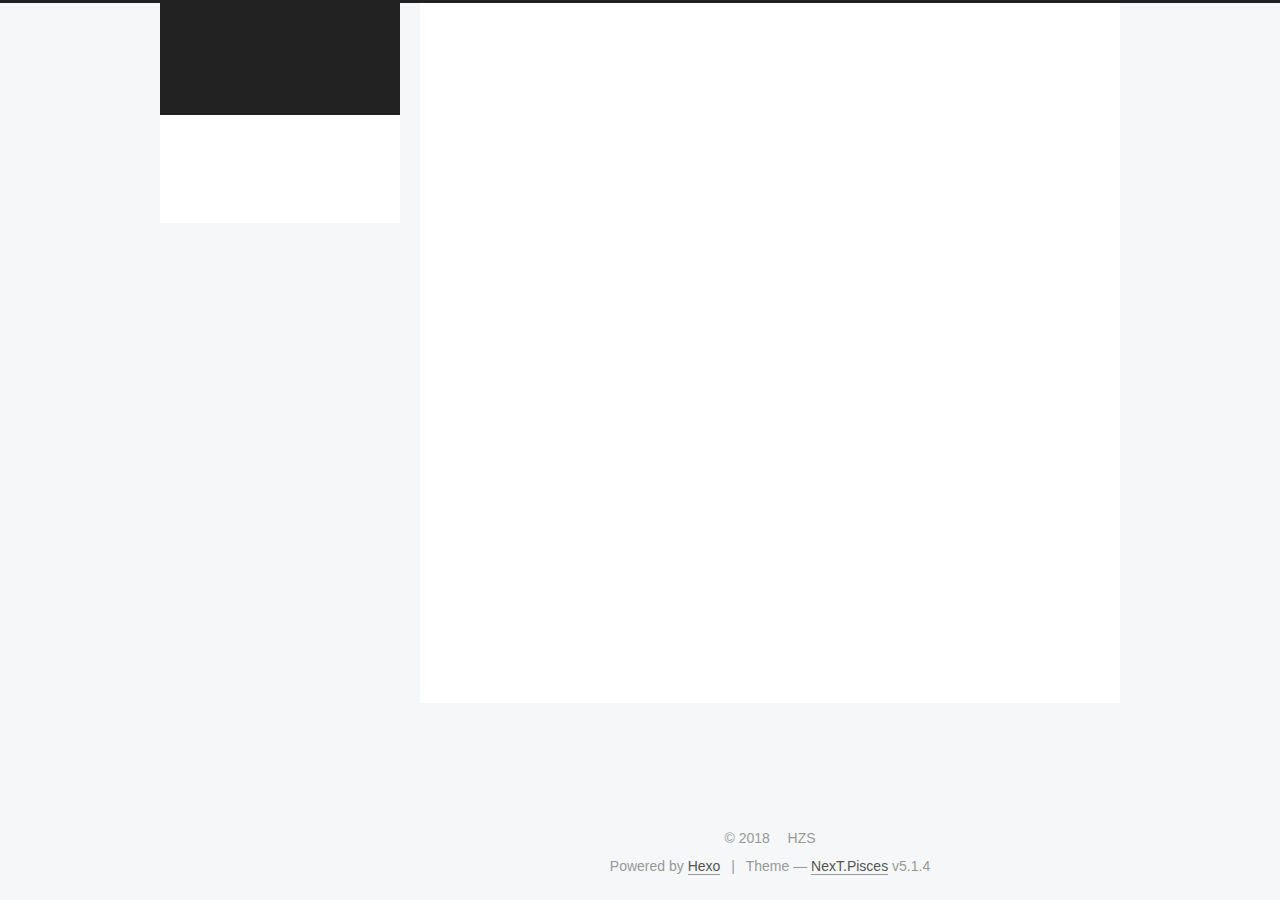
==== archives/index.html @ 9b99c957 "Site updated: 2018-11-29 21:46:21" ====
<!DOCTYPE html>



  


<html class="theme-next pisces use-motion" lang="ENGLISH">
<head><meta name="generator" content="Hexo 3.8.0">
  <meta charset="UTF-8">
<meta http-equiv="X-UA-Compatible" content="IE=edge">
<meta name="viewport" content="width=device-width, initial-scale=1, maximum-scale=1">
<meta name="theme-color" content="#222">









<meta http-equiv="Cache-Control" content="no-transform">
<meta http-equiv="Cache-Control" content="no-siteapp">
















  
  
  <link href="/lib/fancybox/source/jquery.fancybox.css?v=2.1.5" rel="stylesheet" type="text/css">







<link href="/lib/font-awesome/css/font-awesome.min.css?v=4.6.2" rel="stylesheet" type="text/css">

<link href="/css/main.css?v=5.1.4" rel="stylesheet" type="text/css">


  <link rel="apple-touch-icon" sizes="180x180" href="/images/apple-touch-icon-next.png?v=5.1.4">


  <link rel="icon" type="image/png" sizes="32x32" href="/images/favicon-32x32-next.png?v=5.1.4">


  <link rel="icon" type="image/png" sizes="16x16" href="/images/favicon-16x16-next.png?v=5.1.4">


  <link rel="mask-icon" href="/images/logo.svg?v=5.1.4" color="#222">





  <meta name="keywords" content="Hexo, NexT">










<meta name="description" content="I&apos;ll try my best">
<meta name="keywords" content="Blog">
<meta property="og:type" content="website">
<meta property="og:title" content="JZY - wonderful girl">
<meta property="og:url" content="http://yoursite.com/archives/index.html">
<meta property="og:site_name" content="JZY - wonderful girl">
<meta property="og:description" content="I&apos;ll try my best">
<meta property="og:locale" content="ENGLISH">
<meta name="twitter:card" content="summary">
<meta name="twitter:title" content="JZY - wonderful girl">
<meta name="twitter:description" content="I&apos;ll try my best">



<script type="text/javascript" id="hexo.configurations">
  var NexT = window.NexT || {};
  var CONFIG = {
    root: '/',
    scheme: 'Pisces',
    version: '5.1.4',
    sidebar: {"position":"left","display":"post","offset":12,"b2t":false,"scrollpercent":false,"onmobile":false},
    fancybox: true,
    tabs: true,
    motion: {"enable":true,"async":false,"transition":{"post_block":"fadeIn","post_header":"slideDownIn","post_body":"slideDownIn","coll_header":"slideLeftIn","sidebar":"slideUpIn"}},
    duoshuo: {
      userId: '0',
      author: 'Author'
    },
    algolia: {
      applicationID: '',
      apiKey: '',
      indexName: '',
      hits: {"per_page":10},
      labels: {"input_placeholder":"Search for Posts","hits_empty":"We didn't find any results for the search: ${query}","hits_stats":"${hits} results found in ${time} ms"}
    }
  };
</script>



  <link rel="canonical" href="http://yoursite.com/archives/">





  <title>Archive | JZY - wonderful girl</title>
  








</head>

<body itemscope="" itemtype="http://schema.org/WebPage" lang="ENGLISH">

  
  
    
  

  <div class="container sidebar-position-left page-archive">
    <div class="headband"></div>

    <header id="header" class="header" itemscope="" itemtype="http://schema.org/WPHeader">
      <div class="header-inner"><div class="site-brand-wrapper">
  <div class="site-meta ">
    

    <div class="custom-logo-site-title">
      <a href="/" class="brand" rel="start">
        <span class="logo-line-before"><i></i></span>
        <span class="site-title">JZY - wonderful girl</span>
        <span class="logo-line-after"><i></i></span>
      </a>
    </div>
      
        <p class="site-subtitle">JZY</p>
      
  </div>

  <div class="site-nav-toggle">
    <button>
      <span class="btn-bar"></span>
      <span class="btn-bar"></span>
      <span class="btn-bar"></span>
    </button>
  </div>
</div>

<nav class="site-nav">
  

  
    <ul id="menu" class="menu">
      
        
        <li class="menu-item menu-item-home">
          <a href="/" rel="section">
            
              <i class="menu-item-icon fa fa-fw fa-home"></i> <br>
            
            Home
          </a>
        </li>
      
        
        <li class="menu-item menu-item-archives">
          <a href="/archives/" rel="section">
            
              <i class="menu-item-icon fa fa-fw fa-archive"></i> <br>
            
            Archives
          </a>
        </li>
      

      
    </ul>
  

  
</nav>



 </div>
    </header>

    <main id="main" class="main">
      <div class="main-inner">
        <div class="content-wrap">
          <div id="content" class="content">
            

  
  
  
  <div class="post-block archive">
    <div id="posts" class="posts-collapse">
      <span class="archive-move-on"></span>

      <span class="archive-page-counter">
        
        
        
          
        
        Um..! 2 posts in total. Keep on posting.
      </span>

      

        
        
        

        
          
          <div class="collection-title">
            <h1 class="archive-year" id="archive-year-2018">2018</h1>
          </div>
        
        

        

  <article class="post post-type-normal" itemscope="" itemtype="http://schema.org/Article">
    <header class="post-header">

      <h2 class="post-title">
        
            <a class="post-title-link" href="/2018/11/29/JZY666/" itemprop="url">
              
                <span itemprop="name">JZY666</span>
              
            </a>
        
      </h2>

      <div class="post-meta">
        <time class="post-time" itemprop="dateCreated" datetime="2018-11-29T21:28:26+08:00" content="2018-11-29">
          11-29
        </time>
      </div>

    </header>
  </article>



      

        
        
        

        
        

        

  <article class="post post-type-normal" itemscope="" itemtype="http://schema.org/Article">
    <header class="post-header">

      <h2 class="post-title">
        
            <a class="post-title-link" href="/2018/11/29/hello-world/" itemprop="url">
              
                <span itemprop="name">Hello World</span>
              
            </a>
        
      </h2>

      <div class="post-meta">
        <time class="post-time" itemprop="dateCreated" datetime="2018-11-29T19:23:39+08:00" content="2018-11-29">
          11-29
        </time>
      </div>

    </header>
  </article>



      

    </div>
  </div>
  
  
  

  



          </div>
          


          

        </div>
        
          
  
  <div class="sidebar-toggle">
    <div class="sidebar-toggle-line-wrap">
      <span class="sidebar-toggle-line sidebar-toggle-line-first"></span>
      <span class="sidebar-toggle-line sidebar-toggle-line-middle"></span>
      <span class="sidebar-toggle-line sidebar-toggle-line-last"></span>
    </div>
  </div>

  <aside id="sidebar" class="sidebar">
    
    <div class="sidebar-inner">

      

      

      <section class="site-overview-wrap sidebar-panel sidebar-panel-active">
        <div class="site-overview">
          <div class="site-author motion-element" itemprop="author" itemscope="" itemtype="http://schema.org/Person">
            
              <p class="site-author-name" itemprop="name">HZS</p>
              <p class="site-description motion-element" itemprop="description">I'll try my best</p>
          </div>

          <nav class="site-state motion-element">

            
              <div class="site-state-item site-state-posts">
              
                <a href="/archives/">
              
                  <span class="site-state-item-count">2</span>
                  <span class="site-state-item-name">posts</span>
                </a>
              </div>
            

            

            

          </nav>

          

          

          
          

          
          

          

        </div>
      </section>

      

      

    </div>
  </aside>


        
      </div>
    </main>

    <footer id="footer" class="footer">
      <div class="footer-inner">
        <div class="copyright">&copy; <span itemprop="copyrightYear">2018</span>
  <span class="with-love">
    <i class="fa fa-user"></i>
  </span>
  <span class="author" itemprop="copyrightHolder">HZS</span>

  
</div>


  <div class="powered-by">Powered by <a class="theme-link" target="_blank" href="https://hexo.io">Hexo</a></div>



  <span class="post-meta-divider">|</span>



  <div class="theme-info">Theme &mdash; <a class="theme-link" target="_blank" href="https://github.com/iissnan/hexo-theme-next">NexT.Pisces</a> v5.1.4</div>




        







        
      </div>
    </footer>

    
      <div class="back-to-top">
        <i class="fa fa-arrow-up"></i>
        
      </div>
    

    

  </div>

  

<script type="text/javascript">
  if (Object.prototype.toString.call(window.Promise) !== '[object Function]') {
    window.Promise = null;
  }
</script>









  












  
  
    <script type="text/javascript" src="/lib/jquery/index.js?v=2.1.3"></script>
  

  
  
    <script type="text/javascript" src="/lib/fastclick/lib/fastclick.min.js?v=1.0.6"></script>
  

  
  
    <script type="text/javascript" src="/lib/jquery_lazyload/jquery.lazyload.js?v=1.9.7"></script>
  

  
  
    <script type="text/javascript" src="/lib/velocity/velocity.min.js?v=1.2.1"></script>
  

  
  
    <script type="text/javascript" src="/lib/velocity/velocity.ui.min.js?v=1.2.1"></script>
  

  
  
    <script type="text/javascript" src="/lib/fancybox/source/jquery.fancybox.pack.js?v=2.1.5"></script>
  


  


  <script type="text/javascript" src="/js/src/utils.js?v=5.1.4"></script>

  <script type="text/javascript" src="/js/src/motion.js?v=5.1.4"></script>



  
  


  <script type="text/javascript" src="/js/src/affix.js?v=5.1.4"></script>

  <script type="text/javascript" src="/js/src/schemes/pisces.js?v=5.1.4"></script>



  

  


  <script type="text/javascript" src="/js/src/bootstrap.js?v=5.1.4"></script>



  


  




	





  





  












  





  

  

  

  
  

  

  

  

</body>
</html>
---- css/main.css ----
/* normalize.css v3.0.2 | MIT License | git.io/normalize */
html {
  font-family: sans-serif; /* 1 */
  -ms-text-size-adjust: 100%; /* 2 */
  -webkit-text-size-adjust: 100%; /* 2 */
}
body {
  margin: 0;
}
article,
aside,
details,
figcaption,
figure,
footer,
header,
hgroup,
main,
menu,
nav,
section,
summary {
  display: block;
}
audio,
canvas,
progress,
video {
  display: inline-block; /* 1 */
  vertical-align: baseline; /* 2 */
}
audio:not([controls]) {
  display: none;
  height: 0;
}
[hidden],
template {
  display: none;
}
a {
  background-color: transparent;
}
a:active,
a:hover {
  outline: 0;
}
abbr[title] {
  border-bottom: 1px dotted;
}
b,
strong {
  font-weight: bold;
}
dfn {
  font-style: italic;
}
h1 {
  font-size: 2em;
  margin: 0.67em 0;
}
mark {
  background: #ff0;
  color: #000;
}
small {
  font-size: 80%;
}
sub,
sup {
  font-size: 75%;
  line-height: 0;
  position: relative;
  vertical-align: baseline;
}
sup {
  top: -0.5em;
}
sub {
  bottom: -0.25em;
}
img {
  border: 0;
}
svg:not(:root) {
  overflow: hidden;
}
figure {
  margin: 1em 40px;
}
hr {
  -moz-box-sizing: content-box;
  box-sizing: content-box;
  height: 0;
}
pre {
  overflow: auto;
}
code,
kbd,
pre,
samp {
  font-family: monospace, monospace;
  font-size: 1em;
}
button,
input,
optgroup,
select,
textarea {
  color: inherit; /* 1 */
  font: inherit; /* 2 */
  margin: 0; /* 3 */
}
button {
  overflow: visible;
}
button,
select {
  text-transform: none;
}
button,
html input[type="button"],
input[type="reset"],
input[type="submit"] {
  -webkit-appearance: button; /* 2 */
  cursor: pointer; /* 3 */
}
button[disabled],
html input[disabled] {
  cursor: default;
}
button::-moz-focus-inner,
input::-moz-focus-inner {
  border: 0;
  padding: 0;
}
input {
  line-height: normal;
}
input[type="checkbox"],
input[type="radio"] {
  box-sizing: border-box; /* 1 */
  padding: 0; /* 2 */
}
input[type="number"]::-webkit-inner-spin-button,
input[type="number"]::-webkit-outer-spin-button {
  height: auto;
}
input[type="search"] {
  -webkit-appearance: textfield; /* 1 */
  -moz-box-sizing: content-box;
  -webkit-box-sizing: content-box; /* 2 */
  box-sizing: content-box;
}
input[type="search"]::-webkit-search-cancel-button,
input[type="search"]::-webkit-search-decoration {
  -webkit-appearance: none;
}
fieldset {
  border: 1px solid #c0c0c0;
  margin: 0 2px;
  padding: 0.35em 0.625em 0.75em;
}
legend {
  border: 0; /* 1 */
  padding: 0; /* 2 */
}
textarea {
  overflow: auto;
}
optgroup {
  font-weight: bold;
}
table {
  border-collapse: collapse;
  border-spacing: 0;
}
td,
th {
  padding: 0;
}
::selection {
  background: #262a30;
  color: #fff;
}
body {
  position: relative;
  font-family: 'Lato', "PingFang SC", "Microsoft YaHei", sans-serif;
  font-size: 14px;
  line-height: 2;
  color: #555;
  background: #f5f7f9;
}
@media (max-width: 767px) {
  body {
    padding-right: 0 !important;
  }
}
@media (min-width: 768px) and (max-width: 991px) {
  body {
    padding-right: 0 !important;
  }
}
@media (min-width: 1600px) {
  body {
    font-size: 16px;
  }
}
h1,
h2,
h3,
h4,
h5,
h6 {
  margin: 0;
  padding: 0;
  font-weight: bold;
  line-height: 1.5;
  font-family: 'Lato', "PingFang SC", "Microsoft YaHei", sans-serif;
}
h2,
h3,
h4,
h5,
h6 {
  margin: 20px 0 15px;
}
h1 {
  font-size: 22px;
}
@media (max-width: 767px) {
  h1 {
    font-size: 18px;
  }
}
h2 {
  font-size: 20px;
}
@media (max-width: 767px) {
  h2 {
    font-size: 16px;
  }
}
h3 {
  font-size: 18px;
}
@media (max-width: 767px) {
  h3 {
    font-size: 14px;
  }
}
h4 {
  font-size: 16px;
}
@media (max-width: 767px) {
  h4 {
    font-size: 12px;
  }
}
h5 {
  font-size: 14px;
}
@media (max-width: 767px) {
  h5 {
    font-size: 10px;
  }
}
h6 {
  font-size: 12px;
}
@media (max-width: 767px) {
  h6 {
    font-size: 8px;
  }
}
p {
  margin: 0 0 20px 0;
}
a {
  color: #555;
  text-decoration: none;
  outline: none;
  border-bottom: 1px solid #999;
  word-wrap: break-word;
}
a:hover {
  color: #222;
  border-bottom-color: #222;
}
blockquote {
  margin: 0;
  padding: 0;
}
img {
  display: block;
  margin: auto;
  max-width: 100%;
  height: auto;
}
hr {
  margin: 40px 0;
  height: 3px;
  border: none;
  background-color: #ddd;
  background-image: repeating-linear-gradient(-45deg, #fff, #fff 4px, transparent 4px, transparent 8px);
}
blockquote {
  padding: 0 15px;
  color: #666;
  border-left: 4px solid #ddd;
}
blockquote cite::before {
  content: "-";
  padding: 0 5px;
}
dt {
  font-weight: 700;
}
dd {
  margin: 0;
  padding: 0;
}
kbd {
  border: 1px solid #ccc;
  border-radius: 0.2em;
  box-shadow: 0.1em 0.1em 0.2em rgba(0,0,0,0.1);
  background-color: #f9f9f9;
  font-family: inherit;
  background-image: -webkit-linear-gradient(top, #eee, #fff, #eee);
  padding: 0.1em 0.3em;
  white-space: nowrap;
}
.text-left {
  text-align: left;
}
.text-center {
  text-align: center;
}
.text-right {
  text-align: right;
}
.text-justify {
  text-align: justify;
}
.text-nowrap {
  white-space: nowrap;
}
.text-lowercase {
  text-transform: lowercase;
}
.text-uppercase {
  text-transform: uppercase;
}
.text-capitalize {
  text-transform: capitalize;
}
.center-block {
  display: block;
  margin-left: auto;
  margin-right: auto;
}
.clearfix:before,
.clearfix:after {
  content: " ";
  display: table;
}
.clearfix:after {
  clear: both;
}
.pullquote {
  width: 45%;
}
.pullquote.left {
  float: left;
  margin-left: 5px;
  margin-right: 10px;
}
.pullquote.right {
  float: right;
  margin-left: 10px;
  margin-right: 5px;
}
.affix.affix.affix {
  position: fixed;
}
.translation {
  margin-top: -20px;
  font-size: 14px;
  color: #999;
}
.scrollbar-measure {
  width: 100px;
  height: 100px;
  overflow: scroll;
  position: absolute;
  top: -9999px;
}
.use-motion .motion-element {
  opacity: 0;
}
table {
  margin: 20px 0;
  width: 100%;
  border-collapse: collapse;
  border-spacing: 0;
  border: 1px solid #ddd;
  font-size: 14px;
  table-layout: fixed;
  word-wrap: break-all;
}
table>tbody>tr:nth-of-type(odd) {
  background-color: #f9f9f9;
}
table>tbody>tr:hover {
  background-color: #f5f5f5;
}
caption,
th,
td {
  padding: 8px;
  text-align: left;
  vertical-align: middle;
  font-weight: normal;
}
th,
td {
  border-bottom: 3px solid #ddd;
  border-right: 1px solid #eee;
}
th {
  padding-bottom: 10px;
  font-weight: 700;
}
td {
  border-bottom-width: 1px;
}
html,
body {
  height: 100%;
}
.container {
  position: relative;
  min-height: 100%;
}
.header-inner {
  margin: 0 auto;
  padding: 100px 0 70px;
  width: 700px;
}
@media (min-width: 1600px) {
  .container .header-inner {
    width: 900px;
  }
}
.main {
  padding-bottom: 150px;
}
.main-inner {
  margin: 0 auto;
  width: 700px;
}
@media (min-width: 1600px) {
  .container .main-inner {
    width: 900px;
  }
}
.footer {
  position: absolute;
  left: 0;
  bottom: 0;
  width: 100%;
  min-height: 50px;
}
.footer-inner {
  box-sizing: border-box;
  margin: 20px auto;
  width: 700px;
}
@media (min-width: 1600px) {
  .container .footer-inner {
    width: 900px;
  }
}
pre,
.highlight {
  overflow: auto;
  margin: 20px 0;
  padding: 0;
  font-size: 13px;
  color: #4d4d4c;
  background: #f7f7f7;
  line-height: 1.6;
}
pre,
code {
  font-family: consolas, Menlo, "PingFang SC", "Microsoft YaHei", monospace;
}
code {
  padding: 2px 4px;
  word-wrap: break-word;
  color: #555;
  background: #eee;
  border-radius: 3px;
  font-size: 13px;
}
pre {
  padding: 10px;
}
pre code {
  padding: 0;
  color: #4d4d4c;
  background: none;
  text-shadow: none;
}
.highlight {
  border-radius: 1px;
}
.highlight pre {
  border: none;
  margin: 0;
  padding: 10px 0;
}
.highlight table {
  margin: 0;
  width: auto;
  border: none;
}
.highlight td {
  border: none;
  padding: 0;
}
.highlight figcaption {
  font-size: 1em;
  color: #4d4d4c;
  line-height: 1em;
  margin-bottom: 1em;
}
.highlight figcaption:before,
.highlight figcaption:after {
  content: " ";
  display: table;
}
.highlight figcaption:after {
  clear: both;
}
.highlight figcaption a {
  float: right;
  color: #4d4d4c;
}
.highlight figcaption a:hover {
  border-bottom-color: #4d4d4c;
}
.highlight .gutter pre {
  padding-left: 10px;
  padding-right: 10px;
  color: #869194;
  text-align: right;
  background-color: #eff2f3;
}
.highlight .code pre {
  width: 100%;
  padding-left: 10px;
  padding-right: 10px;
  background-color: #f7f7f7;
}
.highlight .line {
  height: 20px;
}
.gutter {
  -webkit-user-select: none;
  -moz-user-select: none;
  -ms-user-select: none;
  user-select: none;
}
.gist table {
  width: auto;
}
.gist table td {
  border: none;
}
pre .deletion {
  background: #fdd;
}
pre .addition {
  background: #dfd;
}
pre .meta {
  color: #8959a8;
}
pre .comment {
  color: #8e908c;
}
pre .variable,
pre .attribute,
pre .tag,
pre .regexp,
pre .ruby .constant,
pre .xml .tag .title,
pre .xml .pi,
pre .xml .doctype,
pre .html .doctype,
pre .css .id,
pre .css .class,
pre .css .pseudo {
  color: #c82829;
}
pre .number,
pre .preprocessor,
pre .built_in,
pre .literal,
pre .params,
pre .constant,
pre .command {
  color: #f5871f;
}
pre .ruby .class .title,
pre .css .rules .attribute,
pre .string,
pre .value,
pre .inheritance,
pre .header,
pre .ruby .symbol,
pre .xml .cdata,
pre .special,
pre .number,
pre .formula {
  color: #718c00;
}
pre .title,
pre .css .hexcolor {
  color: #3e999f;
}
pre .function,
pre .python .decorator,
pre .python .title,
pre .ruby .function .title,
pre .ruby .title .keyword,
pre .perl .sub,
pre .javascript .title,
pre .coffeescript .title {
  color: #4271ae;
}
pre .keyword,
pre .javascript .function {
  color: #8959a8;
}
.full-image.full-image.full-image.full-image {
  border: none;
  max-width: 100%;
  width: auto;
  margin: 20px auto 25px;
}
@media (min-width: 992px) {
  .full-image.full-image.full-image.full-image {
    max-width: none;
    width: 118%;
    margin: 0 -9%;
  }
}
.blockquote-center,
.page-home .post-type-quote blockquote,
.page-post-detail .post-type-quote blockquote {
  position: relative;
  margin: 40px 0;
  padding: 0;
  border-left: none;
  text-align: center;
}
.blockquote-center::before,
.page-home .post-type-quote blockquote::before,
.page-post-detail .post-type-quote blockquote::before,
.blockquote-center::after,
.page-home .post-type-quote blockquote::after,
.page-post-detail .post-type-quote blockquote::after {
  position: absolute;
  content: ' ';
  display: block;
  width: 100%;
  height: 24px;
  opacity: 0.2;
  background-repeat: no-repeat;
  background-position: 0 -6px;
  background-size: 22px 22px;
}
.blockquote-center::before,
.page-home .post-type-quote blockquote::before,
.page-post-detail .post-type-quote blockquote::before {
  top: -20px;
  background-image: url("../images/quote-l.svg");
  border-top: 1px solid #ccc;
}
.blockquote-center::after,
.page-home .post-type-quote blockquote::after,
.page-post-detail .post-type-quote blockquote::after {
  bottom: -20px;
  background-image: url("../images/quote-r.svg");
  border-bottom: 1px solid #ccc;
  background-position: 100% 8px;
}
.blockquote-center p,
.page-home .post-type-quote blockquote p,
.page-post-detail .post-type-quote blockquote p,
.blockquote-center div,
.page-home .post-type-quote blockquote div,
.page-post-detail .post-type-quote blockquote div {
  text-align: center;
}
.post .post-body .group-picture img {
  box-sizing: border-box;
  padding: 0 3px;
  border: none;
}
.post .group-picture-row {
  overflow: hidden;
  margin-top: 6px;
}
.post .group-picture-row:first-child {
  margin-top: 0;
}
.post .group-picture-column {
  float: left;
}
.page-post-detail .post-body .group-picture-column {
  float: none;
  margin-top: 10px;
  width: auto !important;
}
.page-post-detail .post-body .group-picture-column img {
  margin: 0 auto;
}
.page-archive .group-picture-container {
  overflow: hidden;
}
.page-archive .group-picture-row {
  float: left;
}
.page-archive .group-picture-row:first-child {
  margin-top: 6px;
}
.page-archive .group-picture-column {
  max-width: 150px;
  max-height: 150px;
}
.post-body .note {
  position: relative;
  padding: 15px;
  margin-bottom: 20px;
  border: 1px solid #eee;
  border-left-width: 5px;
  border-radius: 3px;
}
.post-body .note h2,
.post-body .note h3,
.post-body .note h4,
.post-body .note h5,
.post-body .note h6 {
  margin-top: 0;
  margin-bottom: 0;
  border-bottom: initial;
  padding-top: 0 !important;
}
.post-body .note p:first-child,
.post-body .note ul:first-child,
.post-body .note ol:first-child,
.post-body .note table:first-child,
.post-body .note pre:first-child,
.post-body .note blockquote:first-child {
  margin-top: 0;
}
.post-body .note p:last-child,
.post-body .note ul:last-child,
.post-body .note ol:last-child,
.post-body .note table:last-child,
.post-body .note pre:last-child,
.post-body .note blockquote:last-child {
  margin-bottom: 0;
}
.post-body .note.default {
  border-left-color: #777;
}
.post-body .note.default h2,
.post-body .note.default h3,
.post-body .note.default h4,
.post-body .note.default h5,
.post-body .note.default h6 {
  color: #777;
}
.post-body .note.primary {
  border-left-color: #6f42c1;
}
.post-body .note.primary h2,
.post-body .note.primary h3,
.post-body .note.primary h4,
.post-body .note.primary h5,
.post-body .note.primary h6 {
  color: #6f42c1;
}
.post-body .note.info {
  border-left-color: #428bca;
}
.post-body .note.info h2,
.post-body .note.info h3,
.post-body .note.info h4,
.post-body .note.info h5,
.post-body .note.info h6 {
  color: #428bca;
}
.post-body .note.success {
  border-left-color: #5cb85c;
}
.post-body .note.success h2,
.post-body .note.success h3,
.post-body .note.success h4,
.post-body .note.success h5,
.post-body .note.success h6 {
  color: #5cb85c;
}
.post-body .note.warning {
  border-left-color: #f0ad4e;
}
.post-body .note.warning h2,
.post-body .note.warning h3,
.post-body .note.warning h4,
.post-body .note.warning h5,
.post-body .note.warning h6 {
  color: #f0ad4e;
}
.post-body .note.danger {
  border-left-color: #d9534f;
}
.post-body .note.danger h2,
.post-body .note.danger h3,
.post-body .note.danger h4,
.post-body .note.danger h5,
.post-body .note.danger h6 {
  color: #d9534f;
}
.post-body .label {
  display: inline;
  padding: 0 2px;
  white-space: nowrap;
}
.post-body .label.default {
  background-color: #f0f0f0;
}
.post-body .label.primary {
  background-color: #efe6f7;
}
.post-body .label.info {
  background-color: #e5f2f8;
}
.post-body .label.success {
  background-color: #e7f4e9;
}
.post-body .label.warning {
  background-color: #fcf6e1;
}
.post-body .label.danger {
  background-color: #fae8eb;
}
.post-body .tabs {
  position: relative;
  display: block;
  margin-bottom: 20px;
  padding-top: 10px;
}
.post-body .tabs ul.nav-tabs {
  margin: 0;
  padding: 0;
  display: flex;
  margin-bottom: -1px;
}
@media (max-width: 413px) {
  .post-body .tabs ul.nav-tabs {
    display: block;
    margin-bottom: 5px;
  }
}
.post-body .tabs ul.nav-tabs li.tab {
  list-style-type: none !important;
  margin: 0 0.25em 0 0;
  border-top: 3px solid transparent;
  border-left: 1px solid transparent;
  border-right: 1px solid transparent;
}
@media (max-width: 413px) {
  .post-body .tabs ul.nav-tabs li.tab {
    margin: initial;
    border-top: 1px solid transparent;
    border-left: 3px solid transparent;
    border-right: 1px solid transparent;
    border-bottom: 1px solid transparent;
  }
}
.post-body .tabs ul.nav-tabs li.tab a {
  outline: 0;
  border-bottom: initial;
  display: block;
  line-height: 1.8em;
  padding: 0.25em 0.75em;
  transition-duration: 0.2s;
  transition-timing-function: ease-out;
  transition-delay: 0s;
}
.post-body .tabs ul.nav-tabs li.tab a i {
  width: 1.285714285714286em;
}
.post-body .tabs ul.nav-tabs li.tab.active {
  border-top: 3px solid #fc6423;
  border-left: 1px solid #ddd;
  border-right: 1px solid #ddd;
  background-color: #fff;
}
@media (max-width: 413px) {
  .post-body .tabs ul.nav-tabs li.tab.active {
    border-top: 1px solid #ddd;
    border-left: 3px solid #fc6423;
    border-right: 1px solid #ddd;
    border-bottom: 1px solid #ddd;
  }
}
.post-body .tabs ul.nav-tabs li.tab.active a {
  cursor: default;
  color: #555;
}
.post-body .tabs .tab-content {
  background-color: #fff;
}
.post-body .tabs .tab-content .tab-pane {
  border: 1px solid #ddd;
  padding: 20px 20px 0 20px;
}
.post-body .tabs .tab-content .tab-pane:not(.active) {
  display: none !important;
}
.post-body .tabs .tab-content .tab-pane.active {
  display: block !important;
}
.btn {
  display: inline-block;
  padding: 0 20px;
  font-size: 14px;
  color: #555;
  background: #fff;
  border: 2px solid #555;
  text-decoration: none;
  border-radius: 2px;
  transition-property: background-color;
  transition-duration: 0.2s;
  transition-timing-function: ease-in-out;
  transition-delay: 0s;
  line-height: 2;
}
.btn:hover {
  border-color: #222;
  color: #fff;
  background: #222;
}
.btn +.btn {
  margin: 0 0 8px 8px;
}
.btn .fa-fw {
  width: 1.285714285714286em;
  text-align: left;
}
.btn-bar {
  display: block;
  width: 22px;
  height: 2px;
  background: #555;
  border-radius: 1px;
}
.btn-bar+.btn-bar {
  margin-top: 4px;
}
.pagination {
  margin: 120px 0 40px;
  text-align: center;
  border-top: 1px solid #eee;
}
.page-number-basic,
.pagination .prev,
.pagination .next,
.pagination .page-number,
.pagination .space {
  display: inline-block;
  position: relative;
  top: -1px;
  margin: 0 10px;
  padding: 0 11px;
}
@media (max-width: 767px) {
  .page-number-basic,
  .pagination .prev,
  .pagination .next,
  .pagination .page-number,
  .pagination .space {
    margin: 0 5px;
  }
}
.pagination .prev,
.pagination .next,
.pagination .page-number {
  border-bottom: 0;
  border-top: 1px solid #eee;
  transition-property: border-color;
  transition-duration: 0.2s;
  transition-timing-function: ease-in-out;
  transition-delay: 0s;
}
.pagination .prev:hover,
.pagination .next:hover,
.pagination .page-number:hover {
  border-top-color: #222;
}
.pagination .space {
  padding: 0;
  margin: 0;
}
.pagination .prev {
  margin-left: 0;
}
.pagination .next {
  margin-right: 0;
}
.pagination .page-number.current {
  color: #fff;
  background: #ccc;
  border-top-color: #ccc;
}
@media (max-width: 767px) {
  .pagination {
    border-top: none;
  }
  .pagination .prev,
  .pagination .next,
  .pagination .page-number {
    margin-bottom: 10px;
    border-top: 0;
    border-bottom: 1px solid #eee;
    padding: 0 10px;
  }
  .pagination .prev:hover,
  .pagination .next:hover,
  .pagination .page-number:hover {
    border-bottom-color: #222;
  }
}
.comments {
  margin: 60px 20px 0;
}
.tag-cloud {
  text-align: center;
}
.tag-cloud a {
  display: inline-block;
  margin: 10px;
}
.back-to-top {
  box-sizing: border-box;
  position: fixed;
  bottom: -100px;
  right: 30px;
  z-index: 1050;
  padding: 0 6px;
  width: 24px;
  background: #222;
  font-size: 12px;
  opacity: 0.6;
  color: #fff;
  cursor: pointer;
  text-align: center;
  -webkit-transform: translateZ(0);
  transition-property: bottom;
  transition-duration: 0.2s;
  transition-timing-function: ease-in-out;
  transition-delay: 0s;
}
@media (min-width: 768px) and (max-width: 991px) {
  .back-to-top {
    display: none !important;
  }
}
@media (max-width: 767px) {
  .back-to-top {
    display: none !important;
  }
}
.back-to-top.back-to-top-on {
  bottom: 30px;
}
.header {
  background: transparent;
}
.header-inner {
  position: relative;
}
.headband {
  height: 3px;
  background: #222;
}
.site-meta {
  margin: 0;
  text-align: center;
}
@media (max-width: 767px) {
  .site-meta {
    text-align: center;
  }
}
.brand {
  position: relative;
  display: inline-block;
  padding: 0 40px;
  color: #fff;
  background: #222;
  border-bottom: none;
}
.brand:hover {
  color: #fff;
}
.logo {
  display: inline-block;
  margin-right: 5px;
  line-height: 36px;
  vertical-align: top;
}
.site-title {
  display: inline-block;
  vertical-align: top;
  line-height: 36px;
  font-size: 20px;
  font-weight: normal;
  font-family: 'Lato', "PingFang SC", "Microsoft YaHei", sans-serif;
}
.site-subtitle {
  margin-top: 10px;
  font-size: 13px;
  color: #ddd;
}
.use-motion .brand {
  opacity: 0;
}
.use-motion .logo,
.use-motion .site-title,
.use-motion .site-subtitle {
  opacity: 0;
  position: relative;
  top: -10px;
}
.site-nav-toggle {
  display: none;
  position: absolute;
  top: 10px;
  left: 10px;
}
@media (max-width: 767px) {
  .site-nav-toggle {
    display: block;
  }
}
.site-nav-toggle button {
  margin-top: 2px;
  padding: 9px 10px;
  background: transparent;
  border: none;
}
@media (max-width: 767px) {
  .site-nav {
    display: none;
    margin: 0 -10px;
    padding: 0 10px;
    clear: both;
    border-top: 1px solid #ddd;
  }
}
@media (min-width: 768px) and (max-width: 991px) {
  .site-nav {
    display: block !important;
  }
}
@media (min-width: 992px) {
  .site-nav {
    display: block !important;
  }
}
.menu {
  margin-top: 20px;
  padding-left: 0;
  text-align: center;
}
.menu .menu-item {
  display: inline-block;
  margin: 0 10px;
  list-style: none;
}
@media screen and (max-width: 767px) {
  .menu .menu-item {
    margin-top: 10px;
  }
}
.menu .menu-item a {
  display: block;
  font-size: 13px;
  line-height: inherit;
  border-bottom: 1px solid transparent;
  transition-property: border-color;
  transition-duration: 0.2s;
  transition-timing-function: ease-in-out;
  transition-delay: 0s;
}
.menu .menu-item a:hover,
.menu-item-active a {
  border-bottom-color: #222;
}
.menu .menu-item .fa {
  margin-right: 5px;
}
.use-motion .menu-item {
  opacity: 0;
}
.post-body {
  font-family: 'Lato', "PingFang SC", "Microsoft YaHei", sans-serif;
}
@media (max-width: 767px) {
  .post-body {
    word-break: break-word;
  }
}
.post-body .fancybox img {
  display: block !important;
  margin: 0 auto;
  cursor: pointer;
  cursor: zoom-in;
  cursor: -webkit-zoom-in;
}
.post-body .image-caption,
.post-body .figure .caption {
  margin: -20px auto 15px;
  text-align: center;
  font-size: 14px;
  color: #999;
  font-weight: bold;
  line-height: 1;
}
.post-sticky-flag {
  display: inline-block;
  font-size: 16px;
  -ms-transform: rotate(30deg);
  -webkit-transform: rotate(30deg);
  -moz-transform: rotate(30deg);
  -ms-transform: rotate(30deg);
  -o-transform: rotate(30deg);
  transform: rotate(30deg);
}
.use-motion .post-block,
.use-motion .pagination,
.use-motion .comments {
  opacity: 0;
}
.use-motion .post-header {
  opacity: 0;
}
.use-motion .post-body {
  opacity: 0;
}
.use-motion .collection-title {
  opacity: 0;
}
.posts-expand {
  padding-top: 40px;
}
@media (max-width: 767px) {
  .posts-expand {
    margin: 0 20px;
  }
  .post-body pre .gutter pre {
    padding-right: 10px;
  }
  .post-body .highlight {
    margin-left: 0px;
    margin-right: 0px;
    padding: 0;
  }
  .post-body .highlight .gutter pre {
    padding-right: 10px;
  }
}
@media (min-width: 992px) {
  .posts-expand .post-body {
    text-align: justify;
  }
}
.posts-expand .post-body h2,
.posts-expand .post-body h3,
.posts-expand .post-body h4,
.posts-expand .post-body h5,
.posts-expand .post-body h6 {
  padding-top: 10px;
}
.posts-expand .post-body h2 .header-anchor,
.posts-expand .post-body h3 .header-anchor,
.posts-expand .post-body h4 .header-anchor,
.posts-expand .post-body h5 .header-anchor,
.posts-expand .post-body h6 .header-anchor {
  float: right;
  margin-left: 10px;
  color: #ccc;
  border-bottom-style: none;
  visibility: hidden;
}
.posts-expand .post-body h2 .header-anchor:hover,
.posts-expand .post-body h3 .header-anchor:hover,
.posts-expand .post-body h4 .header-anchor:hover,
.posts-expand .post-body h5 .header-anchor:hover,
.posts-expand .post-body h6 .header-anchor:hover {
  color: inherit;
}
.posts-expand .post-body h2:hover .header-anchor,
.posts-expand .post-body h3:hover .header-anchor,
.posts-expand .post-body h4:hover .header-anchor,
.posts-expand .post-body h5:hover .header-anchor,
.posts-expand .post-body h6:hover .header-anchor {
  visibility: visible;
}
.posts-expand .post-body ul li {
  list-style: circle;
}
.posts-expand .post-body img {
  box-sizing: border-box;
  margin: auto;
  padding: 3px;
  border: 1px solid #ddd;
}
.posts-expand .post-body .fancybox img {
  margin: 0 auto 25px;
}
@media (max-width: 767px) {
  .posts-collapse {
    margin: 0 20px;
  }
  .posts-collapse .post-title,
  .posts-collapse .post-meta {
    display: block;
    width: auto;
    text-align: left;
  }
}
.posts-collapse {
  position: relative;
  z-index: 1010;
  margin-left: 55px;
}
.posts-collapse::after {
  content: " ";
  position: absolute;
  top: 20px;
  left: 0;
  margin-left: -2px;
  width: 4px;
  height: 100%;
  background: #f5f5f5;
  z-index: -1;
}
@media (max-width: 767px) {
  .posts-collapse {
    margin: 0 20px;
  }
}
.posts-collapse .collection-title {
  position: relative;
  margin: 60px 0;
}
.posts-collapse .collection-title h1,
.posts-collapse .collection-title h2 {
  margin-left: 20px;
}
.posts-collapse .collection-title small {
  color: #bbb;
  margin-left: 5px;
}
.posts-collapse .collection-title::before {
  content: " ";
  position: absolute;
  left: 0;
  top: 50%;
  margin-left: -4px;
  margin-top: -4px;
  width: 8px;
  height: 8px;
  background: #bbb;
  border-radius: 50%;
}
.posts-collapse .post {
  margin: 30px 0;
}
.posts-collapse .post-header {
  position: relative;
  transition-duration: 0.2s;
  transition-timing-function: ease-in-out;
  transition-delay: 0s;
  transition-property: border;
  border-bottom: 1px dashed #ccc;
}
.posts-collapse .post-header::before {
  content: " ";
  position: absolute;
  left: 0;
  top: 12px;
  width: 6px;
  height: 6px;
  margin-left: -4px;
  background: #bbb;
  border-radius: 50%;
  border: 1px solid #fff;
  transition-duration: 0.2s;
  transition-timing-function: ease-in-out;
  transition-delay: 0s;
  transition-property: background;
}
.posts-collapse .post-header:hover {
  border-bottom-color: #666;
}
.posts-collapse .post-header:hover::before {
  background: #222;
}
.posts-collapse .post-meta {
  position: absolute;
  font-size: 12px;
  left: 20px;
  top: 5px;
}
.posts-collapse .post-comments-count {
  display: none;
}
.posts-collapse .post-title {
  margin-left: 60px;
  font-size: 16px;
  font-weight: normal;
  line-height: inherit;
}
.posts-collapse .post-title::after {
  margin-left: 3px;
  opacity: 0.6;
}
.posts-collapse .post-title a {
  color: #666;
  border-bottom: none;
}
.page-home .post-type-quote .post-header,
.page-post-detail .post-type-quote .post-header,
.page-home .post-type-quote .post-tags,
.page-post-detail .post-type-quote .post-tags {
  display: none;
}
.posts-expand .post-title {
  text-align: center;
  word-break: break-word;
  font-weight: 400;
}
.posts-expand .post-title-link {
  display: inline-block;
  position: relative;
  color: #555;
  border-bottom: none;
  line-height: 1.2;
  vertical-align: top;
}
.posts-expand .post-title-link::before {
  content: "";
  position: absolute;
  width: 100%;
  height: 2px;
  bottom: 0;
  left: 0;
  background-color: #000;
  visibility: hidden;
  -webkit-transform: scaleX(0);
  -moz-transform: scaleX(0);
  -ms-transform: scaleX(0);
  -o-transform: scaleX(0);
  transform: scaleX(0);
  transition-duration: 0.2s;
  transition-timing-function: ease-in-out;
  transition-delay: 0s;
}
.posts-expand .post-title-link:hover::before {
  visibility: visible;
  -webkit-transform: scaleX(1);
  -moz-transform: scaleX(1);
  -ms-transform: scaleX(1);
  -o-transform: scaleX(1);
  transform: scaleX(1);
}
.posts-expand .post-title-link .fa {
  font-size: 16px;
}
.posts-expand .post-meta {
  margin: 3px 0 60px 0;
  color: #999;
  font-family: 'Lato', "PingFang SC", "Microsoft YaHei", sans-serif;
  font-size: 12px;
  text-align: center;
}
.posts-expand .post-meta .post-category-list {
  display: inline-block;
  margin: 0;
  padding: 3px;
}
.posts-expand .post-meta .post-category-list-link {
  color: #999;
}
.posts-expand .post-meta .post-description {
  font-size: 14px;
  margin-top: 2px;
}
.post-meta-divider {
  margin: 0 0.5em;
}
.post-meta-item-icon {
  margin-right: 3px;
}
@media (min-width: 768px) and (max-width: 991px) {
  .post-meta-item-icon {
    display: inline-block;
  }
}
@media (max-width: 767px) {
  .post-meta-item-icon {
    display: inline-block;
  }
}
@media (min-width: 768px) and (max-width: 991px) {
  .post-meta-item-text {
    display: none;
  }
}
@media (max-width: 767px) {
  .post-meta-item-text {
    display: none;
  }
}
@media (max-width: 767px) {
  .posts-expand .post-comments-count {
    display: none;
  }
}
.post-button {
  margin-top: 40px;
}
.posts-expand .post-tags {
  margin-top: 40px;
  text-align: center;
}
.posts-expand .post-tags a {
  display: inline-block;
  margin-right: 10px;
  font-size: 13px;
}
.post-nav {
  display: table;
  margin-top: 15px;
  width: 100%;
  border-top: 1px solid #eee;
}
.post-nav-divider {
  display: table-cell;
  width: 10%;
}
.post-nav-item {
  display: table-cell;
  padding: 10px 0 0 0;
  width: 45%;
  vertical-align: top;
}
.post-nav-item a {
  position: relative;
  display: block;
  line-height: 25px;
  font-size: 14px;
  color: #555;
  border-bottom: none;
}
.post-nav-item a:hover {
  color: #222;
  border-bottom: none;
}
.post-nav-item a:active {
  top: 2px;
}
.post-nav-item .fa {
  position: absolute;
  top: 8px;
  left: 0;
  font-size: 12px;
}
.post-nav-next a {
  padding-left: 15px;
}
.post-nav-prev {
  text-align: right;
}
.post-nav-prev a {
  padding-right: 15px;
}
.post-nav-prev .fa {
  right: 0;
  left: auto;
}
.posts-expand .post-eof {
  display: block;
  margin: 80px auto 60px;
  width: 8%;
  height: 1px;
  background: #ccc;
  text-align: center;
}
.post:last-child .post-eof.post-eof.post-eof {
  display: none;
}
.post-gallery {
  display: table;
  table-layout: fixed;
  width: 100%;
  border-collapse: separate;
}
.post-gallery-row {
  display: table-row;
}
.post-gallery .post-gallery-img {
  display: table-cell;
  text-align: center;
  vertical-align: middle;
  border: none;
}
.post-gallery .post-gallery-img img {
  max-width: 100%;
  max-height: 100%;
  border: none;
}
.fancybox-close,
.fancybox-close:hover {
  border: none;
}
.rtl.post-body p,
.rtl.post-body a,
.rtl.post-body h1,
.rtl.post-body h2,
.rtl.post-body h3,
.rtl.post-body h4,
.rtl.post-body h5,
.rtl.post-body h6,
.rtl.post-body li,
.rtl.post-body ul,
.rtl.post-body ol {
  direction: rtl;
  font-family: UKIJ Ekran;
}
.rtl.post-title {
  font-family: UKIJ Ekran;
}
.sidebar {
  position: fixed;
  right: 0;
  top: 0;
  bottom: 0;
  width: 0;
  z-index: 1040;
  box-shadow: inset 0 2px 6px #000;
  background: #222;
  -webkit-transform: translateZ(0);
}
.sidebar a {
  color: #999;
  border-bottom-color: #555;
}
.sidebar a:hover {
  color: #eee;
}
@media (min-width: 768px) and (max-width: 991px) {
  .sidebar {
    display: none !important;
  }
}
@media (max-width: 767px) {
  .sidebar {
    display: none !important;
  }
}
.sidebar-inner {
  position: relative;
  padding: 20px 10px;
  color: #999;
  text-align: center;
}
.site-overview-wrap {
  overflow: hidden;
}
.site-overview {
  overflow-y: auto;
  overflow-x: hidden;
}
.sidebar-toggle {
  position: fixed;
  right: 30px;
  bottom: 45px;
  width: 14px;
  height: 14px;
  padding: 5px;
  background: #222;
  line-height: 0;
  z-index: 1050;
  cursor: pointer;
  -webkit-transform: translateZ(0);
}
@media (min-width: 768px) and (max-width: 991px) {
  .sidebar-toggle {
    display: none !important;
  }
}
@media (max-width: 767px) {
  .sidebar-toggle {
    display: none !important;
  }
}
.sidebar-toggle-line {
  position: relative;
  display: inline-block;
  vertical-align: top;
  height: 2px;
  width: 100%;
  background: #fff;
  margin-top: 3px;
}
.sidebar-toggle-line:first-child {
  margin-top: 0;
}
.site-author-image {
  display: block;
  margin: 0 auto;
  padding: 2px;
  max-width: 120px;
  height: auto;
  border: 1px solid #eee;
}
.site-author-name {
  margin: 0;
  text-align: center;
  color: #222;
  font-weight: 600;
}
.site-description {
  margin-top: 0;
  text-align: center;
  font-size: 13px;
  color: #999;
}
.site-state {
  overflow: hidden;
  line-height: 1.4;
  white-space: nowrap;
  text-align: center;
}
.site-state-item {
  display: inline-block;
  padding: 0 15px;
  border-left: 1px solid #eee;
}
.site-state-item:first-child {
  border-left: none;
}
.site-state-item a {
  border-bottom: none;
}
.site-state-item-count {
  display: block;
  text-align: center;
  color: inherit;
  font-weight: 600;
  font-size: 16px;
}
.site-state-item-name {
  font-size: 13px;
  color: #999;
}
.feed-link {
  margin-top: 20px;
}
.feed-link a {
  display: inline-block;
  padding: 0 15px;
  color: #fc6423;
  border: 1px solid #fc6423;
  border-radius: 4px;
}
.feed-link a i {
  color: #fc6423;
  font-size: 14px;
}
.feed-link a:hover {
  color: #fff;
  background: #fc6423;
}
.feed-link a:hover i {
  color: #fff;
}
.links-of-author {
  margin-top: 20px;
}
.links-of-author a {
  display: inline-block;
  vertical-align: middle;
  margin-right: 10px;
  margin-bottom: 10px;
  border-bottom-color: #555;
  font-size: 13px;
}
.links-of-author a:before {
  display: inline-block;
  vertical-align: middle;
  margin-right: 3px;
  content: " ";
  width: 4px;
  height: 4px;
  border-radius: 50%;
  background: #c7f126;
}
.links-of-blogroll {
  font-size: 13px;
}
.links-of-blogroll-title {
  margin-top: 20px;
  font-size: 14px;
  font-weight: 600;
}
.links-of-blogroll-list {
  margin: 0;
  padding: 0;
  list-style: none;
}
.links-of-blogroll-item {
  padding: 2px 10px;
}
.links-of-blogroll-item a {
  max-width: 280px;
  box-sizing: border-box;
  display: inline-block;
  overflow: hidden;
  white-space: nowrap;
  text-overflow: ellipsis;
}
.sidebar-nav {
  margin: 0 0 20px;
  padding-left: 0;
}
.sidebar-nav li {
  display: inline-block;
  cursor: pointer;
  border-bottom: 1px solid transparent;
  font-size: 14px;
  color: #555;
}
.sidebar-nav li:hover {
  color: #fc6423;
}
.page-post-detail .sidebar-nav-toc {
  padding: 0 5px;
}
.page-post-detail .sidebar-nav-overview {
  margin-left: 10px;
}
.sidebar-nav .sidebar-nav-active {
  color: #fc6423;
  border-bottom-color: #fc6423;
}
.sidebar-nav .sidebar-nav-active:hover {
  color: #fc6423;
}
.sidebar-panel {
  display: none;
}
.sidebar-panel-active {
  display: block;
}
.post-toc-empty {
  font-size: 14px;
  color: #666;
}
.post-toc-wrap {
  overflow: hidden;
}
.post-toc {
  overflow: auto;
}
.post-toc ol {
  margin: 0;
  padding: 0 2px 5px 10px;
  text-align: left;
  list-style: none;
  font-size: 14px;
}
.post-toc ol > ol {
  padding-left: 0;
}
.post-toc ol a {
  transition-duration: 0.2s;
  transition-timing-function: ease-in-out;
  transition-delay: 0s;
  transition-property: all;
  color: #666;
  border-bottom-color: #ccc;
}
.post-toc ol a:hover {
  color: #000;
  border-bottom-color: #000;
}
.post-toc .nav-item {
  overflow: hidden;
  text-overflow: ellipsis;
  text-align: justify;
  white-space: nowrap;
  line-height: 1.8;
}
.post-toc .nav .nav-child {
  display: none;
}
.post-toc .nav .active > .nav-child {
  display: block;
}
.post-toc .nav .active-current > .nav-child {
  display: block;
}
.post-toc .nav .active-current > .nav-child > .nav-item {
  display: block;
}
.post-toc .nav .active > a {
  color: #fc6423;
  border-bottom-color: #fc6423;
}
.post-toc .nav .active-current > a {
  color: #fc6423;
}
.post-toc .nav .active-current > a:hover {
  color: #fc6423;
}
.footer {
  font-size: 14px;
  color: #999;
}
.footer img {
  border: none;
}
.footer-inner {
  text-align: center;
}
.with-love {
  display: inline-block;
  margin: 0 5px;
}
.powered-by,
.theme-info {
  display: inline-block;
}
.cc-license {
  margin-top: 10px;
  text-align: center;
}
.cc-license .cc-opacity {
  opacity: 0.7;
  border-bottom: none;
}
.cc-license .cc-opacity:hover {
  opacity: 0.9;
}
.cc-license img {
  display: inline-block;
}
.theme-next #ds-thread #ds-reset {
  color: #555;
}
.theme-next #ds-thread #ds-reset .ds-replybox {
  margin-bottom: 30px;
}
.theme-next #ds-thread #ds-reset .ds-replybox .ds-avatar,
.theme-next #ds-reset .ds-avatar img {
  box-shadow: none;
}
.theme-next #ds-thread #ds-reset .ds-textarea-wrapper {
  border-color: #c7d4e1;
  background: none;
  border-top-right-radius: 3px;
  border-top-left-radius: 3px;
}
.theme-next #ds-thread #ds-reset .ds-textarea-wrapper textarea {
  height: 60px;
}
.theme-next #ds-reset .ds-rounded-top {
  border-radius: 0;
}
.theme-next #ds-thread #ds-reset .ds-post-toolbar {
  box-sizing: border-box;
  border: 1px solid #c7d4e1;
  background: #f6f8fa;
}
.theme-next #ds-thread #ds-reset .ds-post-options {
  height: 40px;
  border: none;
  background: none;
}
.theme-next #ds-thread #ds-reset .ds-toolbar-buttons {
  top: 11px;
}
.theme-next #ds-thread #ds-reset .ds-sync {
  top: 5px;
}
.theme-next #ds-thread #ds-reset .ds-post-button {
  top: 4px;
  right: 5px;
  width: 90px;
  height: 30px;
  border: 1px solid #c5ced7;
  border-radius: 3px;
  background-image: linear-gradient(#fbfbfc, #f5f7f9);
  color: #60676d;
}
.theme-next #ds-thread #ds-reset .ds-post-button:hover {
  background-position: 0 -30px;
  color: #60676d;
}
.theme-next #ds-thread #ds-reset .ds-comments-info {
  padding: 10px 0;
}
.theme-next #ds-thread #ds-reset .ds-sort {
  display: none;
}
.theme-next #ds-thread #ds-reset li.ds-tab a.ds-current {
  border: none;
  background: #f6f8fa;
  color: #60676d;
}
.theme-next #ds-thread #ds-reset li.ds-tab a.ds-current:hover {
  background-color: #e9f0f7;
  color: #60676d;
}
.theme-next #ds-thread #ds-reset li.ds-tab a {
  border-radius: 2px;
  padding: 5px;
}
.theme-next #ds-thread #ds-reset .ds-login-buttons p {
  color: #999;
  line-height: 36px;
}
.theme-next #ds-thread #ds-reset .ds-login-buttons .ds-service-list li {
  height: 28px;
}
.theme-next #ds-thread #ds-reset .ds-service-list a {
  background: none;
  padding: 5px;
  border: 1px solid;
  border-radius: 3px;
  text-align: center;
}
.theme-next #ds-thread #ds-reset .ds-service-list a:hover {
  color: #fff;
  background: #666;
}
.theme-next #ds-thread #ds-reset .ds-service-list .ds-weibo {
  color: #fc9b00;
  border-color: #fc9b00;
}
.theme-next #ds-thread #ds-reset .ds-service-list .ds-weibo:hover {
  background: #fc9b00;
}
.theme-next #ds-thread #ds-reset .ds-service-list .ds-qq {
  color: #60a3ec;
  border-color: #60a3ec;
}
.theme-next #ds-thread #ds-reset .ds-service-list .ds-qq:hover {
  background: #60a3ec;
}
.theme-next #ds-thread #ds-reset .ds-service-list .ds-renren {
  color: #2e7ac4;
  border-color: #2e7ac4;
}
.theme-next #ds-thread #ds-reset .ds-service-list .ds-renren:hover {
  background: #2e7ac4;
}
.theme-next #ds-thread #ds-reset .ds-service-list .ds-douban {
  color: #37994c;
  border-color: #37994c;
}
.theme-next #ds-thread #ds-reset .ds-service-list .ds-douban:hover {
  background: #37994c;
}
.theme-next #ds-thread #ds-reset .ds-service-list .ds-kaixin {
  color: #fef20d;
  border-color: #fef20d;
}
.theme-next #ds-thread #ds-reset .ds-service-list .ds-kaixin:hover {
  background: #fef20d;
}
.theme-next #ds-thread #ds-reset .ds-service-list .ds-netease {
  color: #f00;
  border-color: #f00;
}
.theme-next #ds-thread #ds-reset .ds-service-list .ds-netease:hover {
  background: #f00;
}
.theme-next #ds-thread #ds-reset .ds-service-list .ds-sohu {
  color: #ffcb05;
  border-color: #ffcb05;
}
.theme-next #ds-thread #ds-reset .ds-service-list .ds-sohu:hover {
  background: #ffcb05;
}
.theme-next #ds-thread #ds-reset .ds-service-list .ds-baidu {
  color: #2831e0;
  border-color: #2831e0;
}
.theme-next #ds-thread #ds-reset .ds-service-list .ds-baidu:hover {
  background: #2831e0;
}
.theme-next #ds-thread #ds-reset .ds-service-list .ds-google {
  color: #166bec;
  border-color: #166bec;
}
.theme-next #ds-thread #ds-reset .ds-service-list .ds-google:hover {
  background: #166bec;
}
.theme-next #ds-thread #ds-reset .ds-service-list .ds-weixin {
  color: #00ce0d;
  border-color: #00ce0d;
}
.theme-next #ds-thread #ds-reset .ds-service-list .ds-weixin:hover {
  background: #00ce0d;
}
.theme-next #ds-thread #ds-reset .ds-service-list .ds-more-services {
  border: none;
}
.theme-next #ds-thread #ds-reset .ds-service-list .ds-more-services:hover {
  background: none;
}
.theme-next #ds-reset .duoshuo-ua-admin {
  display: inline-block;
  color: #f00;
}
.theme-next #ds-reset .duoshuo-ua-platform,
.theme-next #ds-reset .duoshuo-ua-browser {
  color: #ccc;
}
.theme-next #ds-reset .duoshuo-ua-platform .fa,
.theme-next #ds-reset .duoshuo-ua-browser .fa {
  display: inline-block;
  margin-right: 3px;
}
.theme-next #ds-reset .duoshuo-ua-separator {
  display: inline-block;
  margin-left: 5px;
}
.theme-next .this_ua {
  background-color: #ccc !important;
  border-radius: 4px;
  padding: 0 5px !important;
  margin: 1px 1px !important;
  border: 1px solid #bbb !important;
  color: #fff;
  display: inline-block !important;
}
.theme-next .this_ua.admin {
  background-color: #d9534f !important;
  border-color: #d9534f !important;
}
.theme-next .this_ua.platform.iOS,
.theme-next .this_ua.platform.Mac,
.theme-next .this_ua.platform.Windows {
  background-color: #39b3d7 !important;
  border-color: #46b8da !important;
}
.theme-next .this_ua.platform.Linux {
  background-color: #3a3a3a !important;
  border-color: #1f1f1f !important;
}
.theme-next .this_ua.platform.Android {
  background-color: #00c47d !important;
  border-color: #01b171 !important;
}
.theme-next .this_ua.browser.Mobile,
.theme-next .this_ua.browser.Chrome {
  background-color: #5cb85c !important;
  border-color: #4cae4c !important;
}
.theme-next .this_ua.browser.Firefox {
  background-color: #f0ad4e !important;
  border-color: #eea236 !important;
}
.theme-next .this_ua.browser.Maxthon,
.theme-next .this_ua.browser.IE {
  background-color: #428bca !important;
  border-color: #357ebd !important;
}
.theme-next .this_ua.browser.baidu,
.theme-next .this_ua.browser.UCBrowser,
.theme-next .this_ua.browser.Opera {
  background-color: #d9534f !important;
  border-color: #d43f3a !important;
}
.theme-next .this_ua.browser.Android,
.theme-next .this_ua.browser.QQBrowser {
  background-color: #78ace9 !important;
  border-color: #4cae4c !important;
}
.post-spread {
  margin-top: 20px;
  text-align: center;
}
.jiathis_style {
  display: inline-block;
}
.jiathis_style a {
  border: none;
}
.fa {
  font-family: FontAwesome !important;
}
.post-spread {
  margin-top: 20px;
  text-align: center;
}
.bdshare-slide-button-box a {
  border: none;
}
.bdsharebuttonbox {
  display: inline-block;
}
.bdsharebuttonbox a {
  border: none;
}
.local-search-pop-overlay {
  position: fixed;
  width: 100%;
  height: 100%;
  top: 0;
  left: 0;
  z-index: 2080;
  background-color: rgba(0,0,0,0.3);
}
.local-search-popup {
  display: none;
  position: fixed;
  top: 10%;
  left: 50%;
  margin-left: -350px;
  width: 700px;
  height: 80%;
  padding: 0;
  background: #fff;
  color: #333;
  z-index: 9999;
  border-radius: 5px;
}
@media (max-width: 767px) {
  .local-search-popup {
    padding: 0;
    top: 0;
    left: 0;
    margin: 0;
    width: 100%;
    height: 100%;
    border-radius: 0;
  }
}
.local-search-popup ul.search-result-list {
  padding: 0;
  margin: 0 5px;
}
.local-search-popup p.search-result {
  border-bottom: 1px dashed #ccc;
  padding: 5px 0;
}
.local-search-popup a.search-result-title {
  font-weight: bold;
  font-size: 16px;
}
.local-search-popup .search-keyword {
  border-bottom: 1px dashed #f00;
  font-weight: bold;
  color: #f00;
}
.local-search-popup .local-search-header {
  padding: 5px;
  height: 36px;
  background: #f5f5f5;
  border-top-left-radius: 5px;
  border-top-right-radius: 5px;
}
.local-search-popup #local-search-result {
  overflow: auto;
  position: relative;
  padding: 5px 25px;
  height: calc(100% - 55px);
}
.local-search-popup .local-search-input-wrapper {
  display: inline-block;
  width: calc(100% - 90px);
  height: 36px;
  line-height: 36px;
  padding: 0 5px;
}
.local-search-popup .local-search-input-wrapper input {
  padding: 8px 0;
  height: 20px;
  display: block;
  width: 100%;
  outline: none;
  border: none;
  background: transparent;
  vertical-align: middle;
}
.local-search-popup .search-icon,
.local-search-popup .popup-btn-close {
  display: inline-block;
  font-size: 18px;
  color: #999;
  height: 36px;
  width: 18px;
  padding-left: 10px;
  padding-right: 10px;
}
.local-search-popup .search-icon {
  float: left;
}
.local-search-popup .popup-btn-close {
  border-left: 1px solid #eee;
  float: right;
  cursor: pointer;
}
.local-search-popup #no-result {
  position: absolute;
  left: 50%;
  top: 50%;
  -webkit-transform: translate(-50%, -50%);
  -webkit-transform: translate(-50%, -50%);
  -moz-transform: translate(-50%, -50%);
  -ms-transform: translate(-50%, -50%);
  -o-transform: translate(-50%, -50%);
  transform: translate(-50%, -50%);
  color: #ccc;
}
@media (min-width: 768px) and (max-width: 991px) {
  .busuanzi-count {
    width: auto;
  }
}
@media (max-width: 767px) {
  .busuanzi-count {
    width: auto;
  }
}
.site-uv,
.site-pv,
.page-pv {
  display: inline-block;
}
.site-uv .busuanzi-value,
.site-pv .busuanzi-value,
.page-pv .busuanzi-value {
  margin: 0 5px;
}
.site-uv {
  margin-right: 10px;
}
.site-uv::after {
  content: "|";
  padding-left: 10px;
}
.page-archive .archive-page-counter {
  position: relative;
  top: 3px;
  left: 20px;
}
@media (max-width: 767px) {
  .page-archive .archive-page-counter {
    top: 5px;
  }
}
.page-archive .posts-collapse .archive-move-on {
  position: absolute;
  top: 11px;
  left: 0;
  margin-left: -6px;
  width: 10px;
  height: 10px;
  opacity: 0.5;
  background: #555;
  border: 1px solid #fff;
  border-radius: 50%;
}
.category-all-page .category-all-title {
  text-align: center;
}
.category-all-page .category-all {
  margin-top: 20px;
}
.category-all-page .category-list {
  margin: 0;
  padding: 0;
  list-style: none;
}
.category-all-page .category-list-item {
  margin: 5px 10px;
}
.category-all-page .category-list-count {
  color: #bbb;
}
.category-all-page .category-list-count:before {
  display: inline;
  content: " (";
}
.category-all-page .category-list-count:after {
  display: inline;
  content: ") ";
}
.category-all-page .category-list-child {
  padding-left: 10px;
}
#schedule ul#event-list {
  padding-left: 30px;
}
#schedule ul#event-list hr {
  margin: 20px 0 45px 0 !important;
  background: #222;
}
#schedule ul#event-list hr:after {
  display: inline-block;
  content: 'NOW';
  background: #222;
  color: #fff;
  font-weight: bold;
  text-align: right;
  padding: 0 5px;
}
#schedule ul#event-list li.event {
  margin: 20px 0px;
  background: #f9f9f9;
  padding-left: 10px;
  min-height: 40px;
}
#schedule ul#event-list li.event h2.event-summary {
  margin: 0;
  padding-bottom: 3px;
}
#schedule ul#event-list li.event h2.event-summary:before {
  display: inline-block;
  font-family: FontAwesome;
  font-size: 8px;
  content: '\f111';
  vertical-align: middle;
  margin-right: 25px;
  color: #bbb;
}
#schedule ul#event-list li.event span.event-relative-time {
  display: inline-block;
  font-size: 12px;
  font-weight: 400;
  padding-left: 12px;
  color: #bbb;
}
#schedule ul#event-list li.event span.event-details {
  display: block;
  color: #bbb;
  margin-left: 56px;
  padding-top: 3px;
  padding-bottom: 6px;
  text-indent: -24px;
  line-height: 18px;
}
#schedule ul#event-list li.event span.event-details:before {
  text-indent: 0;
  display: inline-block;
  width: 14px;
  font-family: FontAwesome;
  text-align: center;
  margin-right: 9px;
  color: #bbb;
}
#schedule ul#event-list li.event span.event-details.event-location:before {
  content: '\f041';
}
#schedule ul#event-list li.event span.event-details.event-duration:before {
  content: '\f017';
}
#schedule ul#event-list li.event-past {
  background: #fcfcfc;
}
#schedule ul#event-list li.event-past > * {
  opacity: 0.6;
}
#schedule ul#event-list li.event-past h2.event-summary {
  color: #bbb;
}
#schedule ul#event-list li.event-past h2.event-summary:before {
  color: #dfdfdf;
}
#schedule ul#event-list li.event-now {
  background: #222;
  color: #fff;
  padding: 15px 0 15px 10px;
}
#schedule ul#event-list li.event-now h2.event-summary:before {
  -webkit-transform: scale(1.2);
  -moz-transform: scale(1.2);
  -ms-transform: scale(1.2);
  -o-transform: scale(1.2);
  transform: scale(1.2);
  color: #fff;
  animation: dot-flash 1s alternate infinite ease-in-out;
}
#schedule ul#event-list li.event-now * {
  color: #fff !important;
}
@-moz-keyframes dot-flash {
  from {
    opacity: 1;
    -webkit-transform: scale(1.1);
    -moz-transform: scale(1.1);
    -ms-transform: scale(1.1);
    -o-transform: scale(1.1);
    transform: scale(1.1);
  }
  to {
    opacity: 0;
    -webkit-transform: scale(1);
    -moz-transform: scale(1);
    -ms-transform: scale(1);
    -o-transform: scale(1);
    transform: scale(1);
  }
}
@-webkit-keyframes dot-flash {
  from {
    opacity: 1;
    -webkit-transform: scale(1.1);
    -moz-transform: scale(1.1);
    -ms-transform: scale(1.1);
    -o-transform: scale(1.1);
    transform: scale(1.1);
  }
  to {
    opacity: 0;
    -webkit-transform: scale(1);
    -moz-transform: scale(1);
    -ms-transform: scale(1);
    -o-transform: scale(1);
    transform: scale(1);
  }
}
@-o-keyframes dot-flash {
  from {
    opacity: 1;
    -webkit-transform: scale(1.1);
    -moz-transform: scale(1.1);
    -ms-transform: scale(1.1);
    -o-transform: scale(1.1);
    transform: scale(1.1);
  }
  to {
    opacity: 0;
    -webkit-transform: scale(1);
    -moz-transform: scale(1);
    -ms-transform: scale(1);
    -o-transform: scale(1);
    transform: scale(1);
  }
}
@keyframes dot-flash {
  from {
    opacity: 1;
    -webkit-transform: scale(1.1);
    -moz-transform: scale(1.1);
    -ms-transform: scale(1.1);
    -o-transform: scale(1.1);
    transform: scale(1.1);
  }
  to {
    opacity: 0;
    -webkit-transform: scale(1);
    -moz-transform: scale(1);
    -ms-transform: scale(1);
    -o-transform: scale(1);
    transform: scale(1);
  }
}
.page-post-detail .sidebar-toggle-line {
  background: #fc6423;
}
.page-post-detail .comments {
  overflow: hidden;
}
.header {
  position: relative;
  margin: 0 auto;
  width: 960px;
}
@media (min-width: 768px) and (max-width: 991px) {
  .header {
    width: auto;
  }
}
@media (max-width: 767px) {
  .header {
    width: auto;
  }
}
.header-inner {
  position: absolute;
  top: 0;
  overflow: hidden;
  padding: 0;
  width: 240px;
  background: #fff;
  box-shadow: initial;
  border-radius: initial;
}
@media (min-width: 1600px) {
  .container .header-inner {
    width: 240px;
  }
}
@media (min-width: 768px) and (max-width: 991px) {
  .header-inner {
    position: relative;
    width: auto;
    border-radius: initial;
  }
}
@media (max-width: 767px) {
  .header-inner {
    position: relative;
    width: auto;
    border-radius: initial;
  }
}
.main:before,
.main:after {
  content: " ";
  display: table;
}
.main:after {
  clear: both;
}
@media (min-width: 768px) and (max-width: 991px) {
  .main {
    padding-bottom: 100px;
  }
}
@media (max-width: 767px) {
  .main {
    padding-bottom: 100px;
  }
}
.container .main-inner {
  width: 960px;
}
@media (min-width: 768px) and (max-width: 991px) {
  .container .main-inner {
    width: auto;
  }
}
@media (max-width: 767px) {
  .container .main-inner {
    width: auto;
  }
}
.content-wrap {
  float: right;
  box-sizing: border-box;
  padding: 40px;
  width: 700px;
  background: #fff;
  min-height: 700px;
  box-shadow: initial;
  border-radius: initial;
}
@media (min-width: 768px) and (max-width: 991px) {
  .content-wrap {
    width: 100%;
    padding: 20px;
    border-radius: initial;
  }
}
@media (max-width: 767px) {
  .content-wrap {
    width: 100%;
    padding: 20px;
    min-height: auto;
    border-radius: initial;
  }
}
.sidebar {
  position: static;
  float: left;
  margin-top: 300px;
  width: 240px;
  background: #f5f7f9;
  box-shadow: none;
}
@media (min-width: 768px) and (max-width: 991px) {
  .sidebar {
    display: none;
  }
}
@media (max-width: 767px) {
  .sidebar {
    display: none;
  }
}
.sidebar-toggle {
  display: none;
}
.footer-inner {
  width: 960px;
  padding-left: 260px;
}
@media (min-width: 768px) and (max-width: 991px) {
  .footer-inner {
    width: auto;
    padding-left: 0 !important;
    padding-right: 0 !important;
  }
}
@media (max-width: 767px) {
  .footer-inner {
    width: auto;
    padding-left: 0 !important;
    padding-right: 0 !important;
  }
}
.sidebar-position-right .header-inner {
  right: 0;
}
.sidebar-position-right .content-wrap {
  float: left;
}
.sidebar-position-right .sidebar {
  float: right;
}
.sidebar-position-right .footer-inner {
  padding-left: 0;
  padding-right: 260px;
}
.site-brand-wrapper {
  position: relative;
}
.site-meta {
  padding: 20px 0;
  color: #fff;
  background: #222;
}
@media (min-width: 768px) and (max-width: 991px) {
  .site-meta {
    box-shadow: 0 0 16px rgba(0,0,0,0.5);
  }
}
@media (max-width: 767px) {
  .site-meta {
    box-shadow: 0 0 16px rgba(0,0,0,0.5);
  }
}
.brand {
  padding: 0;
  background: none;
}
.brand:hover {
  color: #fff;
}
.site-subtitle {
  margin: 10px 10px 0;
  font-weight: initial;
}
.site-search form {
  display: none;
}
.site-nav {
  border-top: none;
}
@media (min-width: 768px) and (max-width: 991px) {
  .site-nav {
    display: none !important;
  }
}
@media (min-width: 768px) and (max-width: 991px) {
  .site-nav-on {
    display: block !important;
  }
}
.menu .menu-item {
  display: block;
  margin: 0;
}
.menu .menu-item a {
  position: relative;
  box-sizing: border-box;
  padding: 5px 20px;
  text-align: left;
  line-height: inherit;
  transition-property: background-color;
  transition-duration: 0.2s;
  transition-timing-function: ease-in-out;
  transition-delay: 0s;
}
.menu .menu-item a:hover,
.menu-item-active a {
  background: #f9f9f9;
  border-bottom-color: #fff;
}
.menu .menu-item br {
  display: none;
}
.menu-item-active a:after {
  content: " ";
  position: absolute;
  top: 50%;
  margin-top: -3px;
  right: 15px;
  width: 6px;
  height: 6px;
  border-radius: 50%;
  background-color: #bbb;
}
.btn-bar {
  background-color: #fff;
}
.site-nav-toggle {
  left: 20px;
  top: 50%;
  -webkit-transform: translateY(-50%);
  -webkit-transform: translateY(-50%);
  -moz-transform: translateY(-50%);
  -ms-transform: translateY(-50%);
  -o-transform: translateY(-50%);
  transform: translateY(-50%);
}
@media (min-width: 768px) and (max-width: 991px) {
  .site-nav-toggle {
    display: block;
  }
}
.use-motion .sidebar .motion-element {
  opacity: 1;
}
.sidebar {
  margin-left: -100%;
  right: auto;
  bottom: auto;
  -webkit-transform: none;
}
.sidebar-inner {
  box-sizing: border-box;
  width: 240px;
  color: #555;
  background: #fff;
  box-shadow: initial;
  border-radius: initial;
  opacity: 0;
}
.sidebar-inner.affix {
  position: fixed;
  top: 12px;
}
.sidebar-inner.affix-bottom {
  position: absolute;
}
.site-overview {
  text-align: left;
}
.site-author:before,
.site-author:after {
  content: " ";
  display: table;
}
.site-author:after {
  clear: both;
}
.sidebar a {
  color: #555;
}
.sidebar a:hover {
  color: #222;
}
.site-state-item {
  padding: 0 10px;
}
.links-of-author-item a:before {
  display: none;
}
.links-of-author-item a {
  border-bottom: none;
  text-decoration: underline;
}
.feed-link {
  border-top: 1px dotted #ccc;
  border-bottom: 1px dotted #ccc;
  text-align: center;
}
.feed-link a {
  display: block;
  color: #fc6423;
  border: none;
}
.feed-link a:hover {
  background: none;
  color: #e34603;
}
.feed-link a:hover i {
  color: #e34603;
}
.links-of-author {
  display: flex;
  flex-wrap: wrap;
  justify-content: center;
}
.links-of-author-item {
  margin: 5px 0 0;
  width: 50%;
}
.links-of-author-item a {
  max-width: 216px;
  box-sizing: border-box;
  display: inline-block;
  margin-right: 0;
  margin-bottom: 0;
  padding: 0 5px;
  overflow: hidden;
  white-space: nowrap;
  text-overflow: ellipsis;
}
.links-of-author-item a {
  display: block;
  text-decoration: none;
}
.links-of-author-item a:hover {
  border-radius: 4px;
  background: #eee;
}
.links-of-author-item .fa {
  margin-right: 2px;
  font-size: 16px;
}
.links-of-author-item .fa-globe {
  font-size: 15px;
}
.links-of-blogroll {
  text-align: center;
  margin-top: 20px;
  padding: 3px 0 0;
  border-top: 1px dotted #ccc;
}
.links-of-blogroll-title {
  margin-top: 0;
}
.links-of-blogroll-item {
  padding: 0;
}
.links-of-blogroll-inline:before,
.links-of-blogroll-inline:after {
  content: " ";
  display: table;
}
.links-of-blogroll-inline:after {
  clear: both;
}
.links-of-blogroll-inline .links-of-blogroll-item {
  margin: 5px 0 0;
  width: 50%;
  display: inline-block;
  width: unset;
}
.links-of-blogroll-inline .links-of-blogroll-item a {
  max-width: 216px;
  box-sizing: border-box;
  display: inline-block;
  margin-right: 0;
  margin-bottom: 0;
  padding: 0 5px;
  overflow: hidden;
  white-space: nowrap;
  text-overflow: ellipsis;
}
@media (max-width: 767px) {
  .post-body {
    text-align: justify;
  }
}
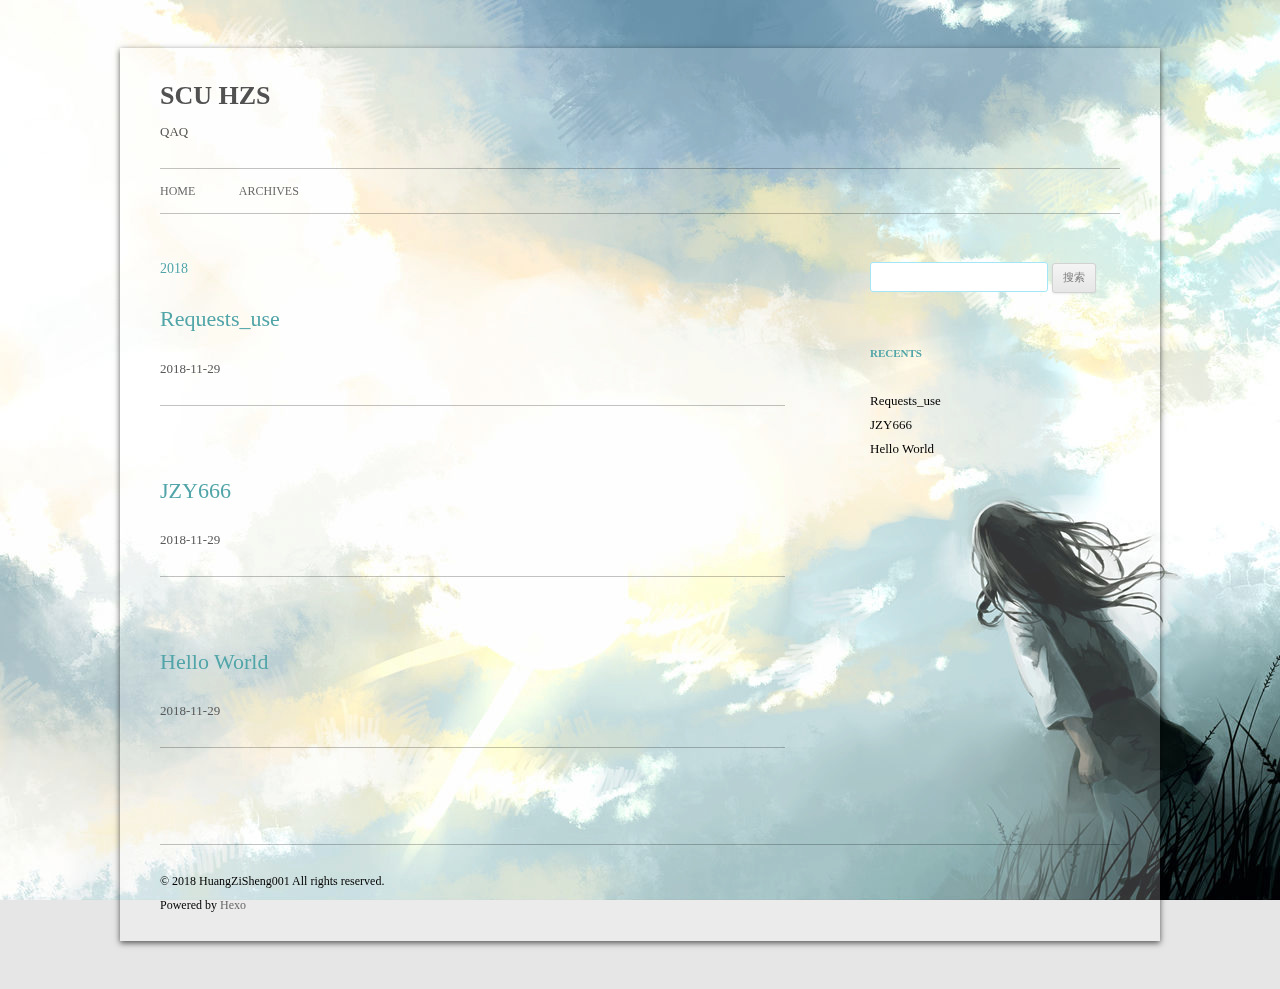
==== commit 719bf484: "Site updated: 2018-11-30 09:50:48" ====
--- a/archives/index.html
+++ b/archives/index.html
@@ -1,595 +1,220 @@
 <!DOCTYPE html>
-
-
-
-  
-
-
-<html class="theme-next pisces use-motion" lang="ENGLISH">
+<html>
 <head><meta name="generator" content="Hexo 3.8.0">
-  <meta charset="UTF-8">
-<meta http-equiv="X-UA-Compatible" content="IE=edge">
-<meta name="viewport" content="width=device-width, initial-scale=1, maximum-scale=1">
-<meta name="theme-color" content="#222">
-
-
-
-
-
-
-
-
-
-<meta http-equiv="Cache-Control" content="no-transform">
-<meta http-equiv="Cache-Control" content="no-siteapp">
-
-
-
-
-
-
-
-
-
-
-
-
-
-
-
-
-  
-  
-  <link href="/lib/fancybox/source/jquery.fancybox.css?v=2.1.5" rel="stylesheet" type="text/css">
-
-
-
-
-
-
-
-<link href="/lib/font-awesome/css/font-awesome.min.css?v=4.6.2" rel="stylesheet" type="text/css">
-
-<link href="/css/main.css?v=5.1.4" rel="stylesheet" type="text/css">
-
-
-  <link rel="apple-touch-icon" sizes="180x180" href="/images/apple-touch-icon-next.png?v=5.1.4">
-
-
-  <link rel="icon" type="image/png" sizes="32x32" href="/images/favicon-32x32-next.png?v=5.1.4">
-
-
-  <link rel="icon" type="image/png" sizes="16x16" href="/images/favicon-16x16-next.png?v=5.1.4">
-
-
-  <link rel="mask-icon" href="/images/logo.svg?v=5.1.4" color="#222">
-
-
-
-
-
-  <meta name="keywords" content="Hexo, NexT">
-
-
-
-
-
-
-
-
-
-
-<meta name="description" content="I&apos;ll try my best">
+  <meta charset="utf-8">
+  
+  
+  <meta name="description" content="Skilled driver, take me with you!">
+  
+
+  
+  <meta name="keywords" content="Blog">
+  
+  
+  
+  
+  
+  
+  <title>Archives | SCU HZS</title>
+  <meta name="viewport" content="width=device-width, initial-scale=1, maximum-scale=1">
+  <meta name="description" content="Skilled driver, take me with you!">
 <meta name="keywords" content="Blog">
 <meta property="og:type" content="website">
-<meta property="og:title" content="JZY - wonderful girl">
+<meta property="og:title" content="SCU HZS">
 <meta property="og:url" content="http://yoursite.com/archives/index.html">
-<meta property="og:site_name" content="JZY - wonderful girl">
-<meta property="og:description" content="I&apos;ll try my best">
+<meta property="og:site_name" content="SCU HZS">
+<meta property="og:description" content="Skilled driver, take me with you!">
 <meta property="og:locale" content="ENGLISH">
 <meta name="twitter:card" content="summary">
-<meta name="twitter:title" content="JZY - wonderful girl">
-<meta name="twitter:description" content="I&apos;ll try my best">
-
-
-
-<script type="text/javascript" id="hexo.configurations">
-  var NexT = window.NexT || {};
-  var CONFIG = {
-    root: '/',
-    scheme: 'Pisces',
-    version: '5.1.4',
-    sidebar: {"position":"left","display":"post","offset":12,"b2t":false,"scrollpercent":false,"onmobile":false},
-    fancybox: true,
-    tabs: true,
-    motion: {"enable":true,"async":false,"transition":{"post_block":"fadeIn","post_header":"slideDownIn","post_body":"slideDownIn","coll_header":"slideLeftIn","sidebar":"slideUpIn"}},
-    duoshuo: {
-      userId: '0',
-      author: 'Author'
-    },
-    algolia: {
-      applicationID: '',
-      apiKey: '',
-      indexName: '',
-      hits: {"per_page":10},
-      labels: {"input_placeholder":"Search for Posts","hits_empty":"We didn't find any results for the search: ${query}","hits_stats":"${hits} results found in ${time} ms"}
-    }
-  };
-</script>
-
-
-
-  <link rel="canonical" href="http://yoursite.com/archives/">
-
-
-
-
-
-  <title>Archive | JZY - wonderful girl</title>
-  
-
-
-
-
-
-
-
-
-</head>
-
-<body itemscope="" itemtype="http://schema.org/WebPage" lang="ENGLISH">
-
-  
-  
-    
-  
-
-  <div class="container sidebar-position-left page-archive">
-    <div class="headband"></div>
-
-    <header id="header" class="header" itemscope="" itemtype="http://schema.org/WPHeader">
-      <div class="header-inner"><div class="site-brand-wrapper">
-  <div class="site-meta ">
-    
-
-    <div class="custom-logo-site-title">
-      <a href="/" class="brand" rel="start">
-        <span class="logo-line-before"><i></i></span>
-        <span class="site-title">JZY - wonderful girl</span>
-        <span class="logo-line-after"><i></i></span>
-      </a>
+<meta name="twitter:title" content="SCU HZS">
+<meta name="twitter:description" content="Skilled driver, take me with you!">
+  
+  
+    <link rel="icon" href="/css/images/favicon.ico">
+  
+  <link rel="stylesheet" href="/css/style.css">
+  
+
+  
+  <!-- baidu webmaster push -->
+  <script src="//push.zhanzhang.baidu.com/push.js"></script>
+</head></html>
+<body class="home blog custom-background custom-font-enabled single-author">
+  <div id="page" class="hfeed site">
+      <header id="masthead" class="site-header" role="banner">
+    <hgroup>
+      <h1 class="site-title">
+        <a href="/" title="SCU HZS" rel="home">SCU HZS</a>
+      </h1>
+      
+        <h2 class="site-description">
+          <a href="/" id="subtitle">QAQ</a>
+        </h2>
+      
+    </hgroup>
+
+    <nav id="site-navigation" class="main-navigation" role="navigation">
+            <button class="menu-toggle">菜单</button>
+            <a class="assistive-text" href="/#content" title="跳至内容">跳至内容</a><!--TODO-->
+            <div class="menu-main-container">
+                <ul id="menu-main" class="nav-menu">
+                
+                    <li class="menu-item menu-item-type-post_type menu-item-object-page"><a href="/">Home</a></li>
+                
+                    <li class="menu-item menu-item-type-post_type menu-item-object-page"><a href="/archives">Archives</a></li>
+                
+                </ul>
+            </div>
+    </nav>
+</header>
+      <div id="main" class="wrapper">
+        <div id="primary" class="site-content"><div id="content" role="main">
+  
+  
+    
+    
+      
+      
+      <section class="archives-wrap">
+        <div class="archive-year-wrap">
+          <a href="/archives/2018" class="archive-year">2018</a>
+        </div>
+        <div class="archives">
+    
+    <article class="post type-post status-publish format-standard hentry archive-type-post">
+  <header class="entry-header">
+      
+  
+    <h1 class="entry-title">
+      <a class="archive-article-title" href="/2018/11/29/Requests-use/">Requests_use</a>
+    </h1>
+  
+
+  </header>
+  <footer class="entry-meta">
+    <a href="/2018/11/29/Requests-use/">
+    <time datetime="2018-11-29T13:54:44.000Z" class="entry-date">
+        2018-11-29
+    </time>
+</a>
+    
+    
+    </footer>
+</article>
+  
+    
+    
+    <article class="post type-post status-publish format-standard hentry archive-type-post">
+  <header class="entry-header">
+      
+  
+    <h1 class="entry-title">
+      <a class="archive-article-title" href="/2018/11/29/JZY666/">JZY666</a>
+    </h1>
+  
+
+  </header>
+  <footer class="entry-meta">
+    <a href="/2018/11/29/JZY666/">
+    <time datetime="2018-11-29T13:28:26.000Z" class="entry-date">
+        2018-11-29
+    </time>
+</a>
+    
+    
+    </footer>
+</article>
+  
+    
+    
+    <article class="post type-post status-publish format-standard hentry archive-type-post">
+  <header class="entry-header">
+      
+  
+    <h1 class="entry-title">
+      <a class="archive-article-title" href="/2018/11/29/hello-world/">Hello World</a>
+    </h1>
+  
+
+  </header>
+  <footer class="entry-meta">
+    <a href="/2018/11/29/hello-world/">
+    <time datetime="2018-11-29T11:23:39.318Z" class="entry-date">
+        2018-11-29
+    </time>
+</a>
+    
+    
+    </footer>
+</article>
+  
+  
+    </div></section>
+  
+
+</div></div>
+        <div id="secondary" class="widget-area" role="complementary">
+  
+    <aside id="search" class="widget widget_search"><form role="search" method="get" accept-charset="utf-8" id="searchform" class="searchform" action="//google.com/search">
+    <div>
+        <input type="text" value="" name="s" id="s">
+        <input type="submit" id="searchsubmit" value="搜索">
     </div>
-      
-        <p class="site-subtitle">JZY</p>
-      
-  </div>
-
-  <div class="site-nav-toggle">
-    <button>
-      <span class="btn-bar"></span>
-      <span class="btn-bar"></span>
-      <span class="btn-bar"></span>
-    </button>
-  </div>
-</div>
-
-<nav class="site-nav">
-  
-
-  
-    <ul id="menu" class="menu">
-      
-        
-        <li class="menu-item menu-item-home">
-          <a href="/" rel="section">
-            
-              <i class="menu-item-icon fa fa-fw fa-home"></i> <br>
-            
-            Home
-          </a>
-        </li>
-      
-        
-        <li class="menu-item menu-item-archives">
-          <a href="/archives/" rel="section">
-            
-              <i class="menu-item-icon fa fa-fw fa-archive"></i> <br>
-            
-            Archives
-          </a>
-        </li>
-      
-
-      
-    </ul>
-  
-
-  
-</nav>
-
-
-
- </div>
-    </header>
-
-    <main id="main" class="main">
-      <div class="main-inner">
-        <div class="content-wrap">
-          <div id="content" class="content">
-            
-
-  
-  
-  
-  <div class="post-block archive">
-    <div id="posts" class="posts-collapse">
-      <span class="archive-move-on"></span>
-
-      <span class="archive-page-counter">
-        
-        
-        
-          
-        
-        Um..! 2 posts in total. Keep on posting.
-      </span>
-
-      
-
-        
-        
-        
-
-        
-          
-          <div class="collection-title">
-            <h1 class="archive-year" id="archive-year-2018">2018</h1>
-          </div>
-        
-        
-
-        
-
-  <article class="post post-type-normal" itemscope="" itemtype="http://schema.org/Article">
-    <header class="post-header">
-
-      <h2 class="post-title">
-        
-            <a class="post-title-link" href="/2018/11/29/JZY666/" itemprop="url">
-              
-                <span itemprop="name">JZY666</span>
-              
-            </a>
-        
-      </h2>
-
-      <div class="post-meta">
-        <time class="post-time" itemprop="dateCreated" datetime="2018-11-29T21:28:26+08:00" content="2018-11-29">
-          11-29
-        </time>
-      </div>
-
-    </header>
-  </article>
-
-
-
-      
-
-        
-        
-        
-
-        
-        
-
-        
-
-  <article class="post post-type-normal" itemscope="" itemtype="http://schema.org/Article">
-    <header class="post-header">
-
-      <h2 class="post-title">
-        
-            <a class="post-title-link" href="/2018/11/29/hello-world/" itemprop="url">
-              
-                <span itemprop="name">Hello World</span>
-              
-            </a>
-        
-      </h2>
-
-      <div class="post-meta">
-        <time class="post-time" itemprop="dateCreated" datetime="2018-11-29T19:23:39+08:00" content="2018-11-29">
-          11-29
-        </time>
-      </div>
-
-    </header>
-  </article>
-
-
-
-      
-
-    </div>
-  </div>
-  
-  
-  
-
-  
-
-
-
-          </div>
-          
-
-
-          
-
-        </div>
-        
-          
-  
-  <div class="sidebar-toggle">
-    <div class="sidebar-toggle-line-wrap">
-      <span class="sidebar-toggle-line sidebar-toggle-line-first"></span>
-      <span class="sidebar-toggle-line sidebar-toggle-line-middle"></span>
-      <span class="sidebar-toggle-line sidebar-toggle-line-last"></span>
-    </div>
-  </div>
-
-  <aside id="sidebar" class="sidebar">
-    
-    <div class="sidebar-inner">
-
-      
-
-      
-
-      <section class="site-overview-wrap sidebar-panel sidebar-panel-active">
-        <div class="site-overview">
-          <div class="site-author motion-element" itemprop="author" itemscope="" itemtype="http://schema.org/Person">
-            
-              <p class="site-author-name" itemprop="name">HZS</p>
-              <p class="site-description motion-element" itemprop="description">I'll try my best</p>
-          </div>
-
-          <nav class="site-state motion-element">
-
-            
-              <div class="site-state-item site-state-posts">
-              
-                <a href="/archives/">
-              
-                  <span class="site-state-item-count">2</span>
-                  <span class="site-state-item-name">posts</span>
-                </a>
-              </div>
-            
-
-            
-
-            
-
-          </nav>
-
-          
-
-          
-
-          
-          
-
-          
-          
-
-          
-
-        </div>
-      </section>
-
-      
-
-      
-
+</form></aside>
+  
+    
+  
+    
+  
+    
+  <aside class="widget">
+    <h3 class="widget-title">Recents</h3>
+    <div class="widget-content">
+      <ul>
+        
+          <li>
+            <a href="/2018/11/29/Requests-use/">Requests_use</a>
+          </li>
+        
+          <li>
+            <a href="/2018/11/29/JZY666/">JZY666</a>
+          </li>
+        
+          <li>
+            <a href="/2018/11/29/hello-world/">Hello World</a>
+          </li>
+        
+      </ul>
     </div>
   </aside>
 
-
-        
+  
+    
+  
+    
+  
+</div>
       </div>
-    </main>
-
-    <footer id="footer" class="footer">
-      <div class="footer-inner">
-        <div class="copyright">&copy; <span itemprop="copyrightYear">2018</span>
-  <span class="with-love">
-    <i class="fa fa-user"></i>
-  </span>
-  <span class="author" itemprop="copyrightHolder">HZS</span>
-
-  
-</div>
-
-
-  <div class="powered-by">Powered by <a class="theme-link" target="_blank" href="https://hexo.io">Hexo</a></div>
-
-
-
-  <span class="post-meta-divider">|</span>
-
-
-
-  <div class="theme-info">Theme &mdash; <a class="theme-link" target="_blank" href="https://github.com/iissnan/hexo-theme-next">NexT.Pisces</a> v5.1.4</div>
-
-
-
-
-        
-
-
-
-
-
-
-
-        
-      </div>
-    </footer>
-
-    
-      <div class="back-to-top">
-        <i class="fa fa-arrow-up"></i>
-        
-      </div>
-    
-
-    
+      <footer id="colophon" role="contentinfo">
+    <p>&copy; 2018 HuangZiSheng001
+    All rights reserved.</p>
+    <p>Powered by <a href="http://hexo.io/" target="_blank">Hexo</a></p>
+</footer>
+    <script>window._bd_share_config={"common":{"bdSnsKey":{},"bdText":"","bdMini":"1","bdMiniList":false,"bdPic":"","bdStyle":"2","bdSize":"16"},"share":{}};with(document)0[(getElementsByTagName('head')[0]||body).appendChild(createElement('script')).src='http://bdimg.share.baidu.com/static/api/js/share.js?v=89860593.js?cdnversion='+~(-new Date()/36e5)];</script>
+
+<script src="/js/jquery-2.0.3.min.js"></script>
+
+
+  <link rel="stylesheet" href="/fancybox/jquery.fancybox.css">
+  <script src="/fancybox/jquery.fancybox.pack.js"></script>
+
+
+<script src="/js/script.js"></script>
+
+<script src="/js/navigation.js"></script>
+
+<div id="bg"></div>
 
   </div>
-
-  
-
-<script type="text/javascript">
-  if (Object.prototype.toString.call(window.Promise) !== '[object Function]') {
-    window.Promise = null;
-  }
-</script>
-
-
-
-
-
-
-
-
-
-  
-
-
-
-
-
-
-
-
-
-
-
-
-  
-  
-    <script type="text/javascript" src="/lib/jquery/index.js?v=2.1.3"></script>
-  
-
-  
-  
-    <script type="text/javascript" src="/lib/fastclick/lib/fastclick.min.js?v=1.0.6"></script>
-  
-
-  
-  
-    <script type="text/javascript" src="/lib/jquery_lazyload/jquery.lazyload.js?v=1.9.7"></script>
-  
-
-  
-  
-    <script type="text/javascript" src="/lib/velocity/velocity.min.js?v=1.2.1"></script>
-  
-
-  
-  
-    <script type="text/javascript" src="/lib/velocity/velocity.ui.min.js?v=1.2.1"></script>
-  
-
-  
-  
-    <script type="text/javascript" src="/lib/fancybox/source/jquery.fancybox.pack.js?v=2.1.5"></script>
-  
-
-
-  
-
-
-  <script type="text/javascript" src="/js/src/utils.js?v=5.1.4"></script>
-
-  <script type="text/javascript" src="/js/src/motion.js?v=5.1.4"></script>
-
-
-
-  
-  
-
-
-  <script type="text/javascript" src="/js/src/affix.js?v=5.1.4"></script>
-
-  <script type="text/javascript" src="/js/src/schemes/pisces.js?v=5.1.4"></script>
-
-
-
-  
-
-  
-
-
-  <script type="text/javascript" src="/js/src/bootstrap.js?v=5.1.4"></script>
-
-
-
-  
-
-
-  
-
-
-
-
-	
-
-
-
-
-
-  
-
-
-
-
-
-  
-
-
-
-
-
-
-
-
-
-
-
-
-  
-
-
-
-
-
-  
-
-  
-
-  
-
-  
-  
-
-  
-
-  
-
-  
-
 </body>
-</html>
+</html>--- a/css/style.css
+++ b/css/style.css
@@ -0,0 +1,1971 @@
+/*
+Theme Name: Cyan Style
+Theme URI: https://github.com/wizardforcel/hexo-theme-cyanstyle
+Author: the WordPress team
+Author URI: http://wordpress.org/
+Secondary Developer: Flygon
+Secondary Developer URI: http://flygon.net/
+Description: Inspired by Wordpress theme Twentytwelve.
+Version: 1.0
+License: GNU General Public License v2 or later
+License URI: http://www.gnu.org/licenses/gpl-2.0.html
+Tags: responsive, two_column, chinese, wordpress, light
+Text Domain: hexo-theme-cyanstyle
+
+This theme, like WordPress, is licensed under the GPL.
+Use it to make something cool, have fun, and share what you've learned with others.
+*/
+
+/*
+Color Scheme
+Main Page: 255, 255, 255, 0.2
+Main Title:
+  Normal: 0, 0, 0 *
+  Hover: 81, 165, 168 (Lake Green)
+All Fonts: Microsoft-YaHei
+Article Title:
+  Normal: 81, 165, 168
+  Hover: 0, 0, 0
+Widget Title: 81, 165, 168
+Article & Widget Content: 0, 0, 0 *
+Link in Article Content:
+  Normal: 81, 165, 168
+  Hover: 0, 0, 0
+Border Line: 0, 0, 0, 0.24
+Article Meta Link:
+  Normal: 88, 88, 88 *
+  Hover: 81, 165, 168
+Article Meta: 117, 117, 117 *
+Widget Link:
+  Normal: 0, 0, 0
+  Hover: 81, 165, 168
+
+Search the keywords to find their position.
+A star represents not to fix.
+*/
+
+
+/* =Notes
+--------------------------------------------------------------
+This stylesheet uses rem values with a pixel fallback. The rem
+values (and line heights) are calculated using two variables:
+
+$rembase:     14;
+$line-height: 24;
+
+---------- Examples
+
+* Use a pixel value with a rem fallback for font-size, padding, margins, etc.
+	padding: 5px 0;
+	padding: 0.357142857rem 0; (5 / $rembase)
+
+* Set a font-size and then set a line-height based on the font-size
+	font-size: 16px
+	font-size: 1.142857143rem; (16 / $rembase)
+	line-height: 1.5; ($line-height / 16)
+
+---------- Vertical spacing
+
+Vertical spacing between most elements should use 24px or 48px
+to maintain vertical rhythm:
+
+.my-new-div {
+	margin: 24px 0;
+	margin: 1.714285714rem 0; ( 24 / $rembase )
+}
+
+---------- Further reading
+
+http://snook.ca/archives/html_and_css/font-size-with-rem
+http://blog.typekit.com/2011/11/09/type-study-sizing-the-legible-letter/
+
+
+/* =Reset
+-------------------------------------------------------------- */
+* {
+    font-family: Microsoft YaHei;
+}
+Microsoft YaHei,html, body, div, span, applet, object, iframe, h1, h2, h3, h4, h5, h6, p, blockquote, pre, a, abbr, acronym, address, big, cite, code, del, dfn, em, img, ins, kbd, q, s, samp, small, strike, strong, sub, sup, tt, var, b, u, i, center, dl, dt, dd, ol, ul, li, fieldset, form, label, legend, table, caption, tbody, tfoot, thead, tr, th, td, article, aside, canvas, details, embed, figure, figcaption, footer, header, hgroup, menu, nav, output, ruby, section, summary, time, mark, audio, video {
+	margin: 0;
+	padding: 0;
+	border: 0;
+	font-size: 100%;
+	vertical-align: baseline; 
+}
+body {
+	line-height: 1;
+}
+ol,
+ul {
+	list-style: none;
+}
+blockquote,
+q {
+	quotes: none;
+}
+blockquote:before,
+blockquote:after,
+q:before,
+q:after {
+	content: '';
+	content: none;
+}
+table {
+	border-collapse: collapse;
+	border-spacing: 0;
+}
+caption,
+th,
+td {
+	font-weight: normal;
+	text-align: left;
+}
+h1,
+h2,
+h3,
+h4,
+h5,
+h6 {
+	clear: both;
+}
+html {
+	overflow-y: scroll;
+	font-size: 100%;
+	-webkit-text-size-adjust: 100%;
+	-ms-text-size-adjust: 100%;
+}
+a:focus {
+	outline: thin dotted;
+}
+article,
+aside,
+details,
+figcaption,
+figure,
+footer,
+header,
+hgroup,
+nav,
+section {
+	display: block;
+}
+audio,
+canvas,
+video {
+	display: inline-block;
+}
+audio:not([controls]) {
+	display: none;
+}
+del {
+	color: #333;
+}
+ins {
+	background: rgba(235,233,233,0.5);
+	text-decoration: none;
+}
+hr {
+	background-color: rgba(235,233,233,0.5);
+	border: 0;
+	height: 1px;
+	margin: 24px;
+	margin-bottom: 1.714285714rem;
+}
+sub,
+sup {
+	font-size: 75%;
+	line-height: 0;
+	position: relative;
+	vertical-align: baseline;
+}
+sup {
+	top: -0.5em;
+}
+sub {
+	bottom: -0.25em;
+}
+small {
+	font-size: smaller;
+}
+img {
+	border: 0;
+	-ms-interpolation-mode: bicubic;
+}
+
+/* Clearing floats */
+.clear:after,
+.wrapper:after,
+.format-status .entry-header:after {
+	clear: both;
+}
+.clear:before,
+.clear:after,
+.wrapper:before,
+.wrapper:after,
+.format-status .entry-header:before,
+.format-status .entry-header:after {
+	display: table;
+	content: "";
+}
+
+
+/* =Repeatable patterns
+-------------------------------------------------------------- */
+
+/* Small headers */
+.archive-title,
+.page-title,
+.widget-title,
+.entry-content th,
+.comment-content th {
+	font-size: 11px;
+	font-size: 0.785714286rem;
+	line-height: 2.181818182;
+	font-weight: bold;
+	text-transform: uppercase;
+	color: rgb(81, 165, 168); /* Widget Title */
+}
+
+/* Shared Post Format styling */
+article.format-quote footer.entry-meta,
+article.format-link footer.entry-meta,
+article.format-status footer.entry-meta {
+	font-size: 11px;
+	font-size: 0.785714286rem;
+	line-height: 2.181818182;
+}
+
+/* Form fields, general styles first */
+button,
+input,
+textarea {
+	border: 1px solid rgb(162, 230, 247);
+	border-radius: 3px;
+	font-family: Microsoft YaHei,  inherit;
+	padding: 6px;
+	padding: 0.428571429rem;
+}
+button,
+input {
+	line-height: normal;
+}
+textarea {
+	font-size: 100%;
+	overflow: auto;
+	vertical-align: top;
+}
+
+/* Reset non-text input types */
+input[type="checkbox"],
+input[type="radio"],
+input[type="file"],
+input[type="hidden"],
+input[type="image"],
+input[type="color"] {
+	border: 0;
+	border-radius: 0;
+	padding: 0;
+}
+
+/* Buttons */
+.menu-toggle,
+input[type="submit"],
+input[type="button"],
+input[type="reset"],
+article.post-password-required input[type=submit],
+.bypostauthor cite span {
+	padding: 6px 10px;
+	padding: 0.428571429rem 0.714285714rem;
+	font-size: 11px;
+	font-size: 0.785714286rem;
+	line-height: 1.428571429;
+	font-weight: normal;
+	color: #7c7c7c;
+	background-color: #e6e6e6;
+	background-repeat: repeat-x;
+	background-image: -moz-linear-gradient(top, #f4f4f4, #e6e6e6);
+	background-image: -ms-linear-gradient(top, #f4f4f4, #e6e6e6);
+	background-image: -webkit-linear-gradient(top, #f4f4f4, #e6e6e6);
+	background-image: -o-linear-gradient(top, #f4f4f4, #e6e6e6);
+	background-image: linear-gradient(top, #f4f4f4, #e6e6e6);
+	border: 1px solid #d2d2d2;
+	border-radius: 3px;
+	box-shadow: 0 1px 2px rgba(64, 64, 64, 0.1);
+}
+.menu-toggle,
+button,
+input[type="submit"],
+input[type="button"],
+input[type="reset"] {
+	cursor: pointer;
+}
+button[disabled],
+input[disabled] {
+	cursor: default;
+}
+.menu-toggle:hover,
+button:hover,
+input[type="submit"]:hover,
+input[type="button"]:hover,
+input[type="reset"]:hover,
+article.post-password-required input[type=submit]:hover {
+	color: #5e5e5e;
+	background-color: #ebebeb;
+	background-repeat: repeat-x;
+	background-image: -moz-linear-gradient(top, #f9f9f9, #ebebeb);
+	background-image: -ms-linear-gradient(top, #f9f9f9, #ebebeb);
+	background-image: -webkit-linear-gradient(top, #f9f9f9, #ebebeb);
+	background-image: -o-linear-gradient(top, #f9f9f9, #ebebeb);
+	background-image: linear-gradient(top, #f9f9f9, #ebebeb);
+}
+.menu-toggle:active,
+.menu-toggle.toggled-on,
+button:active,
+input[type="submit"]:active,
+input[type="button"]:active,
+input[type="reset"]:active {
+	color: #757575;
+	background-color: #e1e1e1;
+	background-repeat: repeat-x;
+	background-image: -moz-linear-gradient(top, #ebebeb, #e1e1e1);
+	background-image: -ms-linear-gradient(top, #ebebeb, #e1e1e1);
+	background-image: -webkit-linear-gradient(top, #ebebeb, #e1e1e1);
+	background-image: -o-linear-gradient(top, #ebebeb, #e1e1e1);
+	background-image: linear-gradient(top, #ebebeb, #e1e1e1);
+	box-shadow: inset 0 0 8px 2px #c6c6c6, 0 1px 0 0 #f4f4f4;
+	border-color: transparent;
+}
+.bypostauthor cite span {
+	color: #fff;
+	background-color: #21759b;
+	background-image: none;
+	border: 1px solid #1f6f93;
+	border-radius: 2px;
+	box-shadow: none;
+	padding: 0;
+}
+
+/* Responsive images */
+.entry-content img,
+.comment-content img,
+.widget img {
+	max-width: 100%; /* Fluid images for posts, comments, and widgets */
+}
+img[class*="align"],
+img[class*="wp-image-"],
+img[class*="attachment-"] {
+	height: auto; /* Make sure images with WordPress-added height and width attributes are scaled correctly */
+}
+img.size-full,
+img.size-large,
+img.header-image,
+img.wp-post-image {
+	max-width: 100%;
+	height: auto; /* Make sure images with WordPress-added height and width attributes are scaled correctly */
+}
+
+/* Make sure videos and embeds fit their containers */
+embed,
+iframe,
+object,
+video {
+	max-width: 100%;
+}
+.entry-content .twitter-tweet-rendered {
+	max-width: 100% !important; /* Override the Twitter embed fixed width */
+}
+
+/* Images */
+.alignleft {
+	float: left;
+}
+.alignright {
+	float: right;
+}
+.aligncenter {
+	display: block;
+	margin-left: auto;
+	margin-right: auto;
+}
+.entry-content img,
+.comment-content img,
+.widget img,
+img.header-image,
+.author-avatar img,
+img.wp-post-image {
+	/* Add fancy borders to all WordPress-added images but not things like badges and icons and the like */
+	border-radius: 3px;
+	box-shadow: 0 1px 4px rgba(0, 0, 0, 0.2);
+}
+.wp-caption {
+	max-width: 100%; /* Keep wide captions from overflowing their container. */
+	padding: 4px;
+}
+.wp-caption .wp-caption-text,
+.gallery-caption,
+.entry-caption {
+	font-style: italic;
+	font-size: 12px;
+	font-size: 0.857142857rem;
+	line-height: 2;
+	color: #757575;
+}
+img.wp-smiley,
+.rsswidget img {
+	border: 0;
+	border-radius: 0;
+	box-shadow: none;
+	margin-bottom: 0;
+	margin-top: 0;
+	padding: 0;
+}
+.entry-content dl.gallery-item {
+	margin: 0;
+}
+.gallery-item a,
+.gallery-caption {
+	width: 90%;
+}
+.gallery-item a {
+	display: block;
+}
+.gallery-caption a {
+	display: inline;
+}
+.gallery-columns-1 .gallery-item a {
+	max-width: 100%;
+	width: auto;
+}
+.gallery .gallery-icon img {
+	height: auto;
+	max-width: 90%;
+	padding: 5%;
+}
+.gallery-columns-1 .gallery-icon img {
+	padding: 3%;
+}
+
+/* Navigation */
+#pagination {
+  zoom: 1;
+  -webkit-border-radius: 2px;
+  border-radius: 2px;
+  text-align: center;
+  overflow: hidden;
+  border: 1px solid rgba(0, 0, 0, 0.24);
+}
+#pagination:before,
+#pagination:after {
+  content: "";
+  display: table;
+}
+#pagination:after {
+  clear: both;
+}
+#pagination a,
+#pagination span {
+  padding: 10px 20px;
+  line-height: 1;
+  height: 2ex;
+}
+#pagination a {
+  color: #999;
+  text-decoration: none;
+}
+#pagination a:hover {
+  color: #000;
+}
+#pagination .prev {
+  float: left;
+}
+#pagination .next {
+  float: right;
+}
+#pagination .page-number {
+  display: inline-block;
+}
+@media mq-mobile {
+  #pagination .page-number {
+    display: none;
+  }
+}
+#pagination .current {
+  color: #000;
+  font-weight: bold;
+}
+#pagination .space {
+  color: #ddd;
+}
+
+.site-content nav {
+	clear: both;
+	line-height: 2;
+	overflow: hidden;
+}
+#nav-above {
+	padding: 24px 0;
+	padding: 1.714285714rem 0;
+}
+#nav-above {
+	display: none;
+}
+.paged #nav-above {
+	display: block;
+}
+.nav-previous,
+.previous-image {
+	float: left;
+	width: 50%;
+}
+.nav-next,
+.next-image {
+	float: right;
+	text-align: right;
+	width: 50%;
+}
+.nav-single + .comments-area,
+#comment-nav-above {
+	margin: 48px 0;
+	margin: 3.428571429rem 0;
+}
+
+/* Author profiles */
+.author .archive-header {
+	margin-bottom: 24px;
+	margin-bottom: 1.714285714rem;
+}
+.author-info {
+	border-top: 1px solid #ededed;
+	margin: 24px 0;
+	margin: 1.714285714rem 0;
+	padding-top: 24px;
+	padding-top: 1.714285714rem;
+	overflow: hidden;
+}
+.author-description p {
+	color: #757575;
+	font-size: 13px;
+	font-size: 0.928571429rem;
+	line-height: 1.846153846;
+}
+.author.archive .author-info {
+	border-top: 0;
+	margin: 0 0 48px;
+	margin: 0 0 3.428571429rem;
+}
+.author.archive .author-avatar {
+	margin-top: 0;
+}
+
+
+/* =Basic structure
+-------------------------------------------------------------- */
+
+/* Body, links, basics */
+html {
+	font-size: 87.5%;
+}
+body {
+	font-size: 14px;
+	font-size: 1rem;
+	font-family: Microsoft YaHei,  Helvetica, Arial, sans-serif;
+	text-rendering: optimizeLegibility;
+	color: rgb(0, 0, 0); /*Article & Widget Content*/
+}
+body.custom-font-enabled {
+	font-family: Microsoft YaHei,  Helvetica, Arial, sans-serif;
+	/*All Fonts*/
+}
+a {
+	outline: none;
+	color: rgb(81, 165, 168); /*Article Title Normal*/
+    text-decoration: none;
+}
+a:hover {
+	color: rgb(0, 0, 0); /*Article Title Hover*/
+    text-decoration: underline;
+}
+
+
+/* Backgroud image */
+#bg {
+  background-image: url("images/body.jpg");
+  background-color: #050a10;
+  background-attachment: fixed;
+  background-repeat: no-repeat;
+  background-position: center;
+  -webkit-background-size: cover;
+  -moz-background-size: cover;
+  background-size: cover;
+  height: 100%;
+  left: 0;
+  position: fixed;
+  top: 0;
+  width: 100%;
+  z-index: -1;
+}
+
+/* Achive */
+.archive-year-wrap {
+    color: rgb(81, 165, 168);
+    font-weight: normal;
+    margin-bottom: 30px;
+    text-shadow: 0 0 1px #fff;
+}
+.archive-year-wrap a {
+    text-decoration: none;
+}
+
+/* Assistive text */
+.assistive-text,
+.site .screen-reader-text {
+	position: absolute !important;
+	clip: rect(1px, 1px, 1px, 1px);
+}
+.main-navigation .assistive-text:focus {
+	background: #fff;
+	border: 2px solid #333;
+	border-radius: 3px;
+	clip: auto !important;
+	color: #000;
+	display: block;
+	font-size: 12px;
+	padding: 12px;
+	position: absolute;
+	top: 5px;
+	left: 5px;
+	z-index: 100000; /* Above WP toolbar */
+}
+
+/* Page structure */
+.site {
+	padding: 0 24px;
+	padding: 0 1.714285714rem;
+	background-color: rgba(255, 255, 255, 0.20); /* Main Page */
+}
+.site-content {
+	margin: 24px 0 0;
+	margin: 1.714285714rem 0 0;
+}
+.widget-area {
+	margin: 24px 0 0;
+	margin: 1.714285714rem 0 0;
+}
+
+/* Header */
+.site-header {
+	padding: 24px 0;
+	padding: 1.714285714rem 0;
+}
+.site-header h1,
+.site-header h2 {
+	text-align: center;
+}
+
+.site-header h1 a,
+.site-header h2 a {
+	color: #515151;
+	display: inline-block;
+	text-decoration: none;
+}
+.site-header h1 a:hover,
+.site-header h2 a:hover {
+	color: rgb(81, 156, 158); /* Main Title Hover */
+}
+.site-header h1 {
+	font-size: 24px;
+	font-size: 1.714285714rem;
+	line-height: 1.285714286;
+	margin-bottom: 14px;
+	margin-bottom: 1rem;
+}
+.site-header h2 {
+	font-weight: normal;
+	font-size: 13px;
+	font-size: 0.928571429rem;
+	line-height: 1.846153846;
+	color: #757575;
+}
+.header-image {
+	margin-top: 24px;
+	margin-top: 1.714285714rem;
+}
+
+/* Navigation Menu */
+.main-navigation {
+	margin-top: 24px;
+	margin-top: 1.714285714rem;
+	text-align: center;
+}
+.main-navigation li {
+	margin-top: 24px;
+	margin-top: 1.714285714rem;
+	font-size: 12px;
+	font-size: 0.857142857rem;
+	line-height: 1.42857143;
+}
+.main-navigation a {
+	color: #5e5e5e;
+}
+.main-navigation a:hover {
+	color: #21759b;
+}
+.main-navigation ul.nav-menu,
+.main-navigation div.nav-menu > ul {
+	display: none;
+}
+.main-navigation ul.nav-menu.toggled-on,
+.menu-toggle {
+	display: inline-block;
+}
+
+/* Banner */
+section[role="banner"] {
+	margin-bottom: 48px;
+	margin-bottom: 3.428571429rem;
+}
+
+/* Sidebar */
+.widget-area .widget {
+	-webkit-hyphens: auto;
+	-moz-hyphens: auto;
+	hyphens: auto;
+	margin-bottom: 48px;
+	margin-bottom: 3.428571429rem;
+	word-wrap: break-word;
+}
+.widget-area .widget h3 {
+	margin-bottom: 24px;
+	margin-bottom: 1.714285714rem;
+}
+.widget-area .widget p,
+.widget-area .widget li,
+.widget-area .widget .textwidget {
+	font-size: 13px;
+	font-size: 0.928571429rem;
+	line-height: 1.846153846;
+}
+.widget-area .widget p {
+	margin-bottom: 24px;
+	margin-bottom: 1.714285714rem;
+}
+.widget-area .textwidget ul {
+	list-style: disc outside;
+	margin: 0 0 24px;
+	margin: 0 0 1.714285714rem;
+}
+.widget-area .textwidget li {
+	margin-left: 36px;
+	margin-left: 2.571428571rem;
+}
+.widget-area .widget a {
+	color: rgb(0, 0, 0); /* Widget Link Normal*/
+}
+.widget-area .widget a:hover {
+	color: rgb(81, 165, 168); /* Widget Link Hover*/
+}
+
+}
+.widget-area #s {
+	width: 70.66666666666%; /* define a width to avoid dropping a wider submit button */
+}
+
+/* Footer */
+footer[role="contentinfo"] {
+	border-top: 1px solid rgba(0, 0, 0, 0.24);
+	clear: both;
+	font-size: 12px;
+	font-size: 0.857142857rem;
+	line-height: 2;
+	max-width: 960px;
+	max-width: 68.571428571rem;
+	margin-top: 24px;
+	margin-top: 1.714285714rem;
+	margin-left: auto;
+	margin-right: auto;
+	padding: 24px 0;
+	padding: 1.714285714rem 0;
+}
+footer[role="contentinfo"] a {
+	color: #686868;
+}
+footer[role="contentinfo"] a:hover {
+	color: #21759b;
+}
+
+/* Category and tags */
+.article-category,
+.article-tag-list {
+    display: inline;
+}
+.article-tag-list-item {
+    display: inline;
+    margin-right: 10px;
+}
+/*.article-tag-category:before {
+    content: "\f07b";
+}
+.article-tag-list:before {
+    content: "\f02b";
+}*/
+.article-tag-list-link:before {
+    content: "#";
+}
+.article-delim {
+    margin-left: 5px;
+    margin-right: 5px;
+}
+
+/* =Main content and comment content
+-------------------------------------------------------------- */
+
+.entry-meta {
+	clear: both;
+}
+.entry-header {
+	margin-bottom: 24px;
+	margin-bottom: 1.714285714rem;
+}
+.entry-header img.wp-post-image {
+	margin-bottom: 24px;
+	margin-bottom: 1.714285714rem;
+}
+.entry-header .entry-title {
+	font-size: 20px;
+	font-size: 1.428571429rem;
+	line-height: 1.2;
+	font-weight: normal;
+}
+.entry-header .entry-title a {
+	text-decoration: none;
+}
+.entry-header .entry-format {
+	margin-top: 24px;
+	margin-top: 1.714285714rem;
+	font-weight: normal;
+}
+.entry-header .comments-link {
+	margin-top: 24px;
+	margin-top: 1.714285714rem;
+	font-size: 13px;
+	font-size: 0.928571429rem;
+	line-height: 1.846153846;
+	color: #757575;
+}
+.comments-link a,
+.entry-meta a {
+	color: rgb(88, 88, 88); /*Article Meta Link Normal*/
+}
+.comments-link a:hover,
+.entry-meta a:hover {
+	color: rgb(81, 165, 168); /*Article Meta Link Hover*/
+}
+
+article.sticky .featured-post {
+    /* Border Line for Special */
+	border-top: 1px solid rgba(0, 0, 0, 0.24);
+	border-bottom: 1px solid rgba(0, 0, 0, 0.24);
+	color: #757575;
+	font-size: 13px;
+	font-size: 0.928571429rem;
+	line-height: 3.692307692;
+	margin-bottom: 24px;
+	margin-bottom: 1.714285714rem;
+	text-align: center;
+}
+.entry-content,
+.entry-summary,
+.mu_register {
+	line-height: 1.714285714;
+}
+.entry-content h1,
+.comment-content h1,
+.entry-content h2,
+.comment-content h2,
+.entry-content h3,
+.comment-content h3,
+.entry-content h4,
+.comment-content h4,
+.entry-content h5,
+.comment-content h5,
+.entry-content h6,
+.comment-content h6 {
+	margin: 24px 0;
+	margin: 1.714285714rem 0;
+	line-height: 1.714285714;
+}
+.entry-content h1,
+.comment-content h1 {
+	font-size: 21px;
+	font-size: 1.5rem;
+	line-height: 1.5;
+}
+.entry-content h2,
+.comment-content h2,
+.mu_register h2 {
+	font-size: 18px;
+	font-size: 1.285714286rem;
+	line-height: 1.6;
+}
+.entry-content h3,
+.comment-content h3 {
+	font-size: 16px;
+	font-size: 1.142857143rem;
+	line-height: 1.846153846;
+}
+.entry-content h4,
+.comment-content h4 {
+	font-size: 14px;
+	font-size: 1rem;
+	line-height: 1.846153846;
+}
+.entry-content h5,
+.comment-content h5 {
+	font-size: 13px;
+	font-size: 0.928571429rem;
+	line-height: 1.846153846;
+}
+.entry-content h6,
+.comment-content h6 {
+	font-size: 12px;
+	font-size: 0.857142857rem;
+	line-height: 1.846153846;
+}
+.entry-content p,
+.entry-summary p,
+.comment-content p,
+.mu_register p {
+	margin: 0 0 24px;
+	margin: 0 0 1.714285714rem;
+	line-height: 1.714285714;
+}
+
+.entry-content a,
+.comment-content a {
+	color: rgb(81, 165, 168); /* Link in Article Content Normal */
+}
+
+.entry-content a:Hover,
+.comment-content a:Hover{
+	color: rgb(0, 0, 0); /* Link in Article Content Hover */
+}
+
+.entry-content ol,
+.comment-content ol,
+.entry-content ul,
+.comment-content ul,
+.mu_register ul {
+	margin: 0 0 24px;
+	margin: 0 0 1.714285714rem;
+	line-height: 1.714285714;
+}
+.entry-content ul ul,
+.comment-content ul ul,
+.entry-content ol ol,
+.comment-content ol ol,
+.entry-content ul ol,
+.comment-content ul ol,
+.entry-content ol ul,
+.comment-content ol ul {
+	margin-bottom: 0;
+}
+.entry-content ul,
+.comment-content ul,
+.mu_register ul {
+	list-style: disc outside;
+}
+.entry-content ol,
+.comment-content ol {
+	list-style: decimal outside;
+}
+.entry-content li,
+.comment-content li,
+.mu_register li {
+	margin: 0 0 0 36px;
+	margin: 0 0 0 2.571428571rem;
+}
+.entry-content blockquote,
+.comment-content blockquote {
+    margin: 0 0 24px;
+    margin: 0 0 1.714285714rem;
+    border-left: 4px solid #aaa;
+    padding: 0 15px;
+    color: #aaa;
+}
+.entry-content blockquote>:first-child,
+.comment-content blockquote>:first-child {
+	margin-top: 0;
+}
+.entry-content blockquote>:last-child,
+.comment-content blockquote>:last-child {
+	margin-bottom: 0;
+}
+.entry-content code,
+.comment-content code {
+    font-family: Consolas, Monaco, Lucida Console, monospace;
+    padding: 0 5px;
+    margin: 0 2px;
+    font-size: 0.9em;
+    border: 1px solid rgba(0, 0, 0, 0.24);
+    -webkit-border-radius: 3px;
+    border-radius: 3px;
+}
+.entry-content pre,
+.comment-content pre {
+    border: 1px solid rgba(0, 0, 0, 0.24);
+    font-family: Consolas, Monaco, Lucida Console, monospace;
+    margin-bottom: 15px;
+    overflow: auto;
+    padding: 7px 15px;
+    -webkit-border-radius: 2px;
+    border-radius: 2px;
+}
+.entry-content pre code,
+.comment-content pre code {
+    background: none;
+    padding: 0;
+    margin: 0;
+    border: none;
+    -webkit-border-radius: 0;
+    border-radius: 0;
+}
+.entry-content abbr,
+.comment-content abbr,
+.entry-content dfn,
+.comment-content dfn,
+.entry-content acronym,
+.comment-content acronym {
+	border-bottom: 1px dotted #666;
+	cursor: help;
+}
+.entry-content address,
+.comment-content address {
+	display: block;
+	line-height: 1.714285714;
+	margin: 0 0 24px;
+	margin: 0 0 1.714285714rem;
+}
+img.alignleft,
+.wp-caption.alignleft {
+	margin: 12px 24px 12px 0;
+	margin: 0.857142857rem 1.714285714rem 0.857142857rem 0;
+}
+img.alignright,
+.wp-caption.alignright {
+	margin: 12px 0 12px 24px;
+	margin: 0.857142857rem 0 0.857142857rem 1.714285714rem;
+}
+img.aligncenter,
+.wp-caption.aligncenter {
+	clear: both;
+	margin-top: 12px;
+	margin-top: 0.857142857rem;
+	margin-bottom: 12px;
+	margin-bottom: 0.857142857rem;
+}
+.entry-content embed,
+.entry-content iframe,
+.entry-content object,
+.entry-content video {
+	margin-bottom: 24px;
+	margin-bottom: 1.714285714rem;
+}
+.entry-content dl,
+.comment-content dl {
+	margin: 0 24px;
+	margin: 0 1.714285714rem;
+}
+.entry-content dt,
+.comment-content dt {
+	font-weight: bold;
+	line-height: 1.714285714;
+}
+.entry-content dd,
+.comment-content dd {
+	line-height: 1.714285714;
+	margin-bottom: 24px;
+	margin-bottom: 1.714285714rem;
+}
+.entry-content table,
+.comment-content table {
+	border-bottom: 1px solid #ededed;
+	color: #757575;
+	font-size: 12px;
+	font-size: 0.857142857rem;
+	line-height: 2;
+	margin: 0 0 24px;
+	margin: 0 0 1.714285714rem;
+	width: 100%;
+}
+.entry-content table caption,
+.comment-content table caption {
+	font-size: 16px;
+	font-size: 1.142857143rem;
+	margin: 24px 0;
+	margin: 1.714285714rem 0;
+}
+.entry-content td,
+.comment-content td {
+	border-top: 1px solid #ededed;
+	padding: 6px 10px 6px 0;
+}
+.site-content article {
+    /* Border Line for Article Bottom*/
+	border-bottom: 1px solid rgba(0, 0, 0, 0.24);
+	margin-bottom: 72px;
+	margin-bottom: 5.142857143rem;
+	padding-bottom: 24px;
+	padding-bottom: 1.714285714rem;
+	word-wrap: break-word;
+	-webkit-hyphens: auto;
+	-moz-hyphens: auto;
+	hyphens: auto;
+}
+.page-links {
+	clear: both;
+	line-height: 1.714285714;
+}
+footer.entry-meta {
+	margin-top: 24px;
+	margin-top: 1.714285714rem;
+	font-size: 13px;
+	font-size: 0.928571429rem;
+	line-height: 1.846153846;
+	color: #757575; /* Article Meta */
+}
+.single-author .entry-meta .by-author {
+	display: none;
+}
+.mu_register h2 {
+	color: #757575;
+	font-weight: normal;
+}
+
+/* Hexo Code */
+figure.highlight {
+    border: 1px solid rgba(0, 0, 0, 0.24);
+    margin-bottom: 15px;
+    padding: 7px 15px;
+    -webkit-border-radius: 2px;
+    border-radius: 2px;
+    line-height: 1.6;
+    overflow: auto;
+    position: relative;
+    font-size: 0.9em;
+}
+
+figure.highlight table {
+    margin: 0;
+    border-spacing: 0;
+    border: none;
+    width: auto;
+}
+
+figure.highlight td {
+    border: none;
+    padding: 0;
+}
+
+figure.highlight .gutter {
+    color: #999;
+    padding-right: 15px;
+    border-right: 1px solid rgba(0, 0, 0, 0.24);
+    text-align: right;
+    vertical-align: middle;
+}
+
+figure.highlight .code {
+    padding-left: 15px;
+    border-left: 1px solid rgba(0, 0, 0, 0.24);
+}
+
+figure.highlight pre {
+    border: none;
+    padding: 0;
+    margin: 0;
+    width: auto;
+}
+
+figure.highlight .line {
+    height: 20px;
+    font-family: Consolas, Monaco, Lucida Console, monospace;
+}
+
+
+
+
+/* =Archives
+-------------------------------------------------------------- */
+
+.archive-header,
+.page-header {
+	margin-bottom: 48px;
+	margin-bottom: 3.428571429rem;
+	padding-bottom: 22px;
+	padding-bottom: 1.571428571rem;
+	border-bottom: 1px solid #ededed;
+}
+.archive-meta {
+	color: #757575;
+	font-size: 12px;
+	font-size: 0.857142857rem;
+	line-height: 2;
+	margin-top: 22px;
+	margin-top: 1.571428571rem;
+}
+
+
+/* =Single image attachment view
+-------------------------------------------------------------- */
+
+.article.attachment {
+	overflow: hidden;
+}
+.image-attachment div.attachment {
+	text-align: center;
+}
+.image-attachment div.attachment p {
+	text-align: center;
+}
+.image-attachment div.attachment img {
+	display: block;
+	height: auto;
+	margin: 0 auto;
+	max-width: 100%;
+}
+.image-attachment .entry-caption {
+	margin-top: 8px;
+	margin-top: 0.571428571rem;
+}
+
+
+/* =Aside post format
+-------------------------------------------------------------- */
+
+article.format-aside h1 {
+	margin-bottom: 24px;
+	margin-bottom: 1.714285714rem;
+}
+article.format-aside h1 a {
+	text-decoration: none;
+	color: #4d525a;
+}
+article.format-aside h1 a:hover {
+	color: #2e3542;
+}
+article.format-aside .aside {
+	padding: 24px 24px 0;
+	padding: 1.714285714rem;
+	background: #d2e0f9;
+	border-left: 22px solid #a8bfe8;
+}
+article.format-aside p {
+	font-size: 13px;
+	font-size: 0.928571429rem;
+	line-height: 1.846153846;
+	color: #4a5466;
+}
+article.format-aside blockquote:last-child,
+article.format-aside p:last-child {
+	margin-bottom: 0;
+}
+
+
+
+/* =Post formats
+-------------------------------------------------------------- */
+
+/* Image posts */
+article.format-image footer h1 {
+	font-size: 13px;
+	font-size: 0.928571429rem;
+	line-height: 1.846153846;
+	font-weight: normal;
+}
+article.format-image footer h2 {
+	font-size: 11px;
+	font-size: 0.785714286rem;
+	line-height: 2.181818182;
+}
+article.format-image footer a h2 {
+	font-weight: normal;
+}
+
+/* Link posts */
+article.format-link header {
+	padding: 0 10px;
+	padding: 0 0.714285714rem;
+	float: right;
+	font-size: 11px;
+	font-size: 0.785714286rem;
+	line-height: 2.181818182;
+	font-weight: bold;
+	font-style: italic;
+	text-transform: uppercase;
+	color: #848484;
+	background-color: #ebebeb;
+	border-radius: 3px;
+}
+article.format-link .entry-content {
+	max-width: 80%;
+	float: left;
+}
+article.format-link .entry-content a {
+	font-size: 22px;
+	font-size: 1.571428571rem;
+	line-height: 1.090909091;
+	text-decoration: none;
+}
+
+/* Quote posts */
+article.format-quote .entry-content p {
+	margin: 0;
+	padding-bottom: 24px;
+	padding-bottom: 1.714285714rem;
+}
+article.format-quote .entry-content blockquote {
+	display: block;
+	padding: 24px 24px 0;
+	padding: 1.714285714rem 1.714285714rem 0;
+	font-size: 15px;
+	font-size: 1.071428571rem;
+	line-height: 1.6;
+	font-style: normal;
+	color: #6a6a6a;
+	background: #efefef;
+}
+
+/* Status posts */
+.format-status .entry-header {
+	margin-bottom: 24px;
+	margin-bottom: 1.714285714rem;
+}
+.format-status .entry-header header {
+	display: inline-block;
+}
+.format-status .entry-header h1 {
+	font-size: 15px;
+	font-size: 1.071428571rem;
+	font-weight: normal;
+	line-height: 1.6;
+	margin: 0;
+}
+.format-status .entry-header h2 {
+	font-size: 12px;
+	font-size: 0.857142857rem;
+	font-weight: normal;
+	line-height: 2;
+	margin: 0;
+}
+.format-status .entry-header header a {
+	color: #757575;
+}
+.format-status .entry-header header a:hover {
+	color: #21759b;
+}
+.format-status .entry-header img {
+	float: left;
+	margin-right: 21px;
+	margin-right: 1.5rem;
+}
+
+
+/* =Comments
+-------------------------------------------------------------- */
+
+.comments-title {
+	margin-bottom: 48px;
+	margin-bottom: 3.428571429rem;
+	font-size: 16px;
+	font-size: 1.142857143rem;
+	line-height: 1.5;
+	font-weight: normal;
+}
+.comments-area article {
+	margin: 24px 0;
+	margin: 1.714285714rem 0;
+}
+.comments-area article header {
+	margin: 0 0 48px;
+	margin: 0 0 3.428571429rem;
+	overflow: hidden;
+	position: relative;
+}
+.comments-area article header img {
+	float: left;
+	padding: 0;
+	line-height: 0;
+}
+.comments-area article header cite,
+.comments-area article header time {
+	display: block;
+	margin-left: 85px;
+	margin-left: 6.071428571rem;
+}
+.comments-area article header cite {
+	font-style: normal;
+	font-size: 15px;
+	font-size: 1.071428571rem;
+	line-height: 1.42857143;
+}
+.comments-area cite b {
+	font-weight: normal;
+}
+.comments-area article header time {
+	line-height: 1.714285714;
+	text-decoration: none;
+	font-size: 12px;
+	font-size: 0.857142857rem;
+	color: #5e5e5e;
+}
+.comments-area article header a {
+	text-decoration: none;
+	color: #5e5e5e;
+}
+.comments-area article header a:hover {
+	color: #21759b;
+}
+.comments-area article header cite a {
+	color: #444;
+}
+.comments-area article header cite a:hover {
+	text-decoration: underline;
+}
+.comments-area article header h4 {
+	position: absolute;
+	top: 0;
+	right: 0;
+	padding: 6px 12px;
+	padding: 0.428571429rem 0.857142857rem;
+	font-size: 12px;
+	font-size: 0.857142857rem;
+	font-weight: normal;
+	color: #fff;
+	background-color: #0088d0;
+	background-repeat: repeat-x;
+	background-image: -moz-linear-gradient(top, #009cee, #0088d0);
+	background-image: -ms-linear-gradient(top, #009cee, #0088d0);
+	background-image: -webkit-linear-gradient(top, #009cee, #0088d0);
+	background-image: -o-linear-gradient(top, #009cee, #0088d0);
+	background-image: linear-gradient(top, #009cee, #0088d0);
+	border-radius: 3px;
+	border: 1px solid #007cbd;
+}
+.comments-area .bypostauthor cite span {
+	position: absolute;
+	margin-left: 5px;
+	margin-left: 0.357142857rem;
+	padding: 2px 5px;
+	padding: 0.142857143rem 0.357142857rem;
+	font-size: 10px;
+	font-size: 0.714285714rem;
+}
+.comments-area .bypostauthor cite b {
+	font-weight: bold;
+}
+a.comment-reply-link,
+a.comment-edit-link {
+	color: #686868;
+	font-size: 13px;
+	font-size: 0.928571429rem;
+	line-height: 1.846153846;
+}
+a.comment-reply-link:hover,
+a.comment-edit-link:hover {
+	color: #21759b;
+}
+.commentlist .pingback {
+	line-height: 1.714285714;
+	margin-bottom: 24px;
+	margin-bottom: 1.714285714rem;
+}
+
+/* Comment form */
+#respond {
+	margin-top: 48px;
+	margin-top: 3.428571429rem;
+}
+#respond h3#reply-title {
+	font-size: 16px;
+	font-size: 1.142857143rem;
+	line-height: 1.5;
+}
+#respond h3#reply-title #cancel-comment-reply-link {
+	margin-left: 10px;
+	margin-left: 0.714285714rem;
+	font-weight: normal;
+	font-size: 12px;
+	font-size: 0.857142857rem;
+}
+#respond form {
+	margin: 24px 0;
+	margin: 1.714285714rem 0;
+}
+#respond form p {
+	margin: 11px 0;
+	margin: 0.785714286rem 0;
+}
+#respond form p.logged-in-as {
+	margin-bottom: 24px;
+	margin-bottom: 1.714285714rem;
+}
+#respond form label {
+	display: block;
+	line-height: 1.714285714;
+}
+#respond form input[type="text"],
+#respond form textarea {
+	-moz-box-sizing: border-box;
+	box-sizing: border-box;
+	font-size: 12px;
+	font-size: 0.857142857rem;
+	line-height: 1.714285714;
+	padding: 10px;
+	padding: 0.714285714rem;
+	width: 100%;
+}
+#respond form p.form-allowed-tags {
+	margin: 0;
+	font-size: 12px;
+	font-size: 0.857142857rem;
+	line-height: 2;
+	color: #5e5e5e;
+}
+.required {
+	color: red;
+}
+
+
+/* =Front page template
+-------------------------------------------------------------- */
+
+.entry-page-image {
+	margin-bottom: 14px;
+	margin-bottom: 1rem;
+}
+.template-front-page .site-content article {
+	border: 0;
+	margin-bottom: 0;
+}
+.template-front-page .widget-area {
+	clear: both;
+	float: none;
+	width: auto;
+	padding-top: 24px;
+	padding-top: 1.714285714rem;
+	border-top: 1px solid #ededed;
+}
+.template-front-page .widget-area .widget li {
+	margin: 8px 0 0;
+	margin: 0.571428571rem 0 0;
+	font-size: 13px;
+	font-size: 0.928571429rem;
+	line-height: 1.714285714;
+	list-style-type: square;
+	list-style-position: inside;
+}
+.template-front-page .widget-area .widget li a {
+	color: #757575;
+}
+.template-front-page .widget-area .widget li a:hover {
+	color: #21759b;
+}
+.template-front-page .widget-area .widget_text img {
+	float: left;
+	margin: 8px 24px 8px 0;
+	margin: 0.571428571rem 1.714285714rem 0.571428571rem 0;
+}
+
+
+/* =Widgets
+-------------------------------------------------------------- */
+
+.widget-area .widget ul ul {
+	margin-left: 12px;
+	margin-left: 0.857142857rem;
+}
+.widget_rss li {
+	margin: 12px 0;
+	margin: 0.857142857rem 0;
+}
+.widget_recent_entries .post-date,
+.widget_rss .rss-date {
+	color: #aaa;
+	font-size: 11px;
+	font-size: 0.785714286rem;
+	margin-left: 12px;
+	margin-left: 0.857142857rem;
+}
+#wp-calendar {
+	margin: 0;
+	width: 100%;
+	font-size: 13px;
+	font-size: 0.928571429rem;
+	line-height: 1.846153846;
+	color: #686868;
+}
+#wp-calendar th,
+#wp-calendar td,
+#wp-calendar caption {
+	text-align: left;
+}
+#wp-calendar #next {
+	padding-right: 24px;
+	padding-right: 1.714285714rem;
+	text-align: right;
+}
+.widget_search label {
+	display: block;
+	font-size: 13px;
+	font-size: 0.928571429rem;
+	line-height: 1.846153846;
+}
+.widget_twitter li {
+	list-style-type: none;
+}
+.widget_twitter .timesince {
+	display: block;
+	text-align: right;
+}
+
+.widget-content {
+    line-height: 1.6em;
+    word-wrap: break-word;
+    font-size: 0.9em;
+}
+
+/* List count */
+.category-list-count, .tag-list-count, .archive-list-count {
+    padding-left: 5px;
+    color: #999;
+    font-size: 0.85em;
+}
+.category-list-count:before, .tag-list-count:before, .archive-list-count:before {
+    content: "(";
+}
+.category-list-count:after, .tag-list-count:after, .archive-list-count:after {
+    content: ")";
+}
+
+/* =Plugins
+----------------------------------------------- */
+
+img#wpstats {
+	display: block;
+	margin: 0 auto 24px;
+	margin: 0 auto 1.714285714rem;
+}
+
+
+/* =Media queries
+-------------------------------------------------------------- */
+
+/* Minimum width of 600 pixels. */
+@media screen and (min-width: 600px) {
+	.author-avatar {
+		float: left;
+		margin-top: 8px;
+		margin-top: 0.571428571rem;
+	}
+	.author-description {
+		float: right;
+		width: 80%;
+	}
+	.site {
+		margin: 0 auto;
+		max-width: 960px;
+		max-width: 68.571428571rem;
+		overflow: hidden;
+	}
+	.site-content {
+		float: left;
+		width: 65.104166667%;
+	}
+	body.template-front-page .site-content,
+	body.single-attachment .site-content,
+	body.full-width .site-content {
+		width: 100%;
+	}
+	.widget-area {
+		float: right;
+		width: 26.041666667%;
+	}
+	.site-header h1,
+	.site-header h2 {
+		text-align: left;
+	}
+	.site-header h1 {
+		font-size: 26px;
+		font-size: 1.857142857rem;
+		line-height: 1.846153846;
+		margin-bottom: 0;
+	}
+	.main-navigation ul.nav-menu,
+	.main-navigation div.nav-menu > ul {
+	    /* Border Line for Main */
+		border-bottom: 1px solid rgba(0, 0, 0, 0.24);
+		border-top: 1px solid rgba(0, 0, 0, 0.24);
+		display: inline-block !important;
+		text-align: left;
+		width: 100%;
+	}
+	.main-navigation ul {
+		margin: 0;
+		text-indent: 0;
+	}
+	.main-navigation li a,
+	.main-navigation li {
+		display: inline-block;
+		text-decoration: none;
+	}
+	.main-navigation li a {
+		border-bottom: 0;
+		color: #6a6a6a;
+		line-height: 3.692307692;
+		text-transform: uppercase;
+		white-space: nowrap;
+	}
+	.main-navigation li a:hover {
+		color: #000;
+	}
+	.main-navigation li {
+		margin: 0 40px 0 0;
+		margin: 0 2.857142857rem 0 0;
+		position: relative;
+	}
+	.main-navigation li ul {
+		display: none;
+		margin: 0;
+		padding: 0;
+		position: absolute;
+		top: 100%;
+		z-index: 1;
+	}
+	.main-navigation li ul ul {
+		top: 0;
+		left: 100%;
+	}
+	.main-navigation ul li:hover > ul {
+		border-left: 0;
+		display: block;
+	}
+	.main-navigation li ul li a {
+		background: #efefef;
+		border-bottom: 1px solid #ededed;
+		display: block;
+		font-size: 11px;
+		font-size: 0.785714286rem;
+		line-height: 2.181818182;
+		padding: 8px 10px;
+		padding: 0.571428571rem 0.714285714rem;
+		width: 180px;
+		width: 12.85714286rem;
+		white-space: normal;
+	}
+	.main-navigation li ul li a:hover {
+		background: #e3e3e3;
+		color: #444;
+	}
+	.main-navigation .current-menu-item > a,
+	.main-navigation .current-menu-ancestor > a,
+	.main-navigation .current_page_item > a,
+	.main-navigation .current_page_ancestor > a {
+		color: #636363;
+		font-weight: bold;
+	}
+	.menu-toggle {
+		display: none;
+	}
+	.entry-header .entry-title {
+		font-size: 22px;
+		font-size: 1.571428571rem;
+	}
+	#respond form input[type="text"] {
+		width: 46.333333333%;
+	}
+	#respond form textarea.blog-textarea {
+		width: 79.666666667%;
+	}
+	.template-front-page .site-content,
+	.template-front-page article {
+		overflow: hidden;
+	}
+	.template-front-page.has-post-thumbnail article {
+		float: left;
+		width: 47.916666667%;
+	}
+	.entry-page-image {
+		float: right;
+		margin-bottom: 0;
+		width: 47.916666667%;
+	}
+	.template-front-page .widget-area .widget,
+	.template-front-page.two-sidebars .widget-area .front-widgets {
+		float: left;
+		width: 51.875%;
+		margin-bottom: 24px;
+		margin-bottom: 1.714285714rem;
+	}
+	.template-front-page .widget-area .widget:nth-child(odd) {
+		clear: right;
+	}
+	.template-front-page .widget-area .widget:nth-child(even),
+	.template-front-page.two-sidebars .widget-area .front-widgets + .front-widgets {
+		float: right;
+		width: 39.0625%;
+		margin: 0 0 24px;
+		margin: 0 0 1.714285714rem;
+	}
+	.template-front-page.two-sidebars .widget,
+	.template-front-page.two-sidebars .widget:nth-child(even) {
+		float: none;
+		width: auto;
+	}
+	.commentlist .children {
+		margin-left: 48px;
+		margin-left: 3.428571429rem;
+	}
+}
+
+/* Minimum width of 960 pixels. */
+@media screen and (min-width: 960px) {
+	body {
+		background-color: #e6e6e6;
+	}
+	body .site {
+		padding: 0 40px;
+		padding: 0 2.857142857rem;
+		margin-top: 48px;
+		margin-top: 3.428571429rem;
+		margin-bottom: 48px;
+		margin-bottom: 3.428571429rem;
+		box-shadow: 0 2px 6px rgba(0, 0, 0, 0.65);
+	}
+	body.custom-background-empty {
+		background-color: #fff;
+	}
+	body.custom-background-empty .site,
+	body.custom-background-white .site {
+		padding: 0;
+		margin-top: 0;
+		margin-bottom: 0;
+		box-shadow: none;
+	}
+}
+
+
+/* =Print
+----------------------------------------------- */
+
+@media print {
+	body {
+		background: none !important;
+		color: #000;
+		font-size: 10pt;
+	}
+	footer a[rel=bookmark]:link:after,
+	footer a[rel=bookmark]:visited:after {
+		content: " [" attr(href) "] "; /* Show URLs */
+	}
+	a {
+		text-decoration: none;
+	}
+	.entry-content img,
+	.comment-content img,
+	.author-avatar img,
+	img.wp-post-image {
+		border-radius: 0;
+		box-shadow: none;
+	}
+	.site {
+		clear: both !important;
+		display: block !important;
+		float: none !important;
+		max-width: 100%;
+		position: relative !important;
+	}
+	.site-header {
+		margin-bottom: 72px;
+		margin-bottom: 5.142857143rem;
+		text-align: left;
+	}
+	.site-header h1 {
+		font-size: 21pt;
+		line-height: 1;
+		text-align: left;
+	}
+	.site-header h2 {
+		color: #000;
+		font-size: 10pt;
+		text-align: left;
+	}
+	.site-header h1 a,
+	.site-header h2 a {
+		color: #000;
+	}
+	.author-avatar,
+	#colophon,
+	#respond,
+	.commentlist .comment-edit-link,
+	.commentlist .reply,
+	.entry-header .comments-link,
+	.entry-meta .edit-link a,
+	.page-link,
+	.site-content nav,
+	.widget-area,
+	img.header-image,
+	.main-navigation {
+		display: none;
+	}
+	.wrapper {
+		border-top: none;
+		box-shadow: none;
+	}
+	.site-content {
+		margin: 0;
+		width: auto;
+	}
+	.singular .entry-header .entry-meta {
+		position: static;
+	}
+	.singular .site-content,
+	.singular .entry-header,
+	.singular .entry-content,
+	.singular footer.entry-meta,
+	.singular .comments-title {
+		margin: 0;
+		width: 100%;
+	}
+	.entry-header .entry-title,
+	.entry-title,
+	.singular .entry-title {
+		font-size: 21pt;
+	}
+	footer.entry-meta,
+	footer.entry-meta a {
+		color: #444;
+		font-size: 10pt;
+	}
+	.author-description {
+		float: none;
+		width: auto;
+	}
+
+	/* Comments */
+	.commentlist > li.comment {
+		background: none;
+		position: relative;
+		width: auto;
+	}
+	.commentlist .avatar {
+		height: 39px;
+		left: 2.2em;
+		top: 2.2em;
+		width: 39px;
+	}
+	.comments-area article header cite,
+	.comments-area article header time {
+		margin-left: 50px;
+		margin-left: 3.57142857rem;
+	}
+}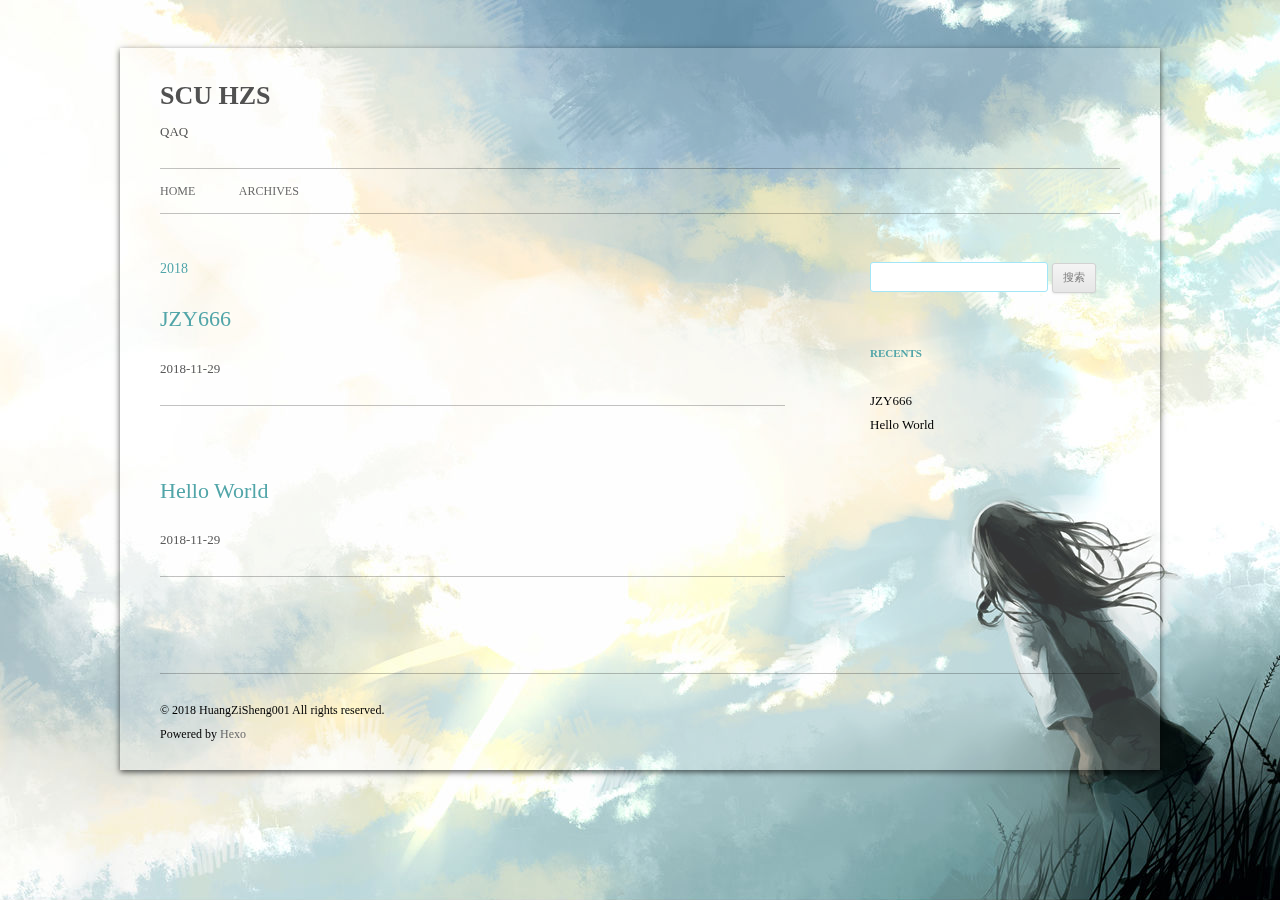
==== commit 039bbc23: "Site updated: 2018-11-30 09:58:25" ====
--- a/archives/index.html
+++ b/archives/index.html
@@ -86,29 +86,6 @@
       
   
     <h1 class="entry-title">
-      <a class="archive-article-title" href="/2018/11/29/Requests-use/">Requests_use</a>
-    </h1>
-  
-
-  </header>
-  <footer class="entry-meta">
-    <a href="/2018/11/29/Requests-use/">
-    <time datetime="2018-11-29T13:54:44.000Z" class="entry-date">
-        2018-11-29
-    </time>
-</a>
-    
-    
-    </footer>
-</article>
-  
-    
-    
-    <article class="post type-post status-publish format-standard hentry archive-type-post">
-  <header class="entry-header">
-      
-  
-    <h1 class="entry-title">
       <a class="archive-article-title" href="/2018/11/29/JZY666/">JZY666</a>
     </h1>
   
@@ -173,10 +150,6 @@
       <ul>
         
           <li>
-            <a href="/2018/11/29/Requests-use/">Requests_use</a>
-          </li>
-        
-          <li>
             <a href="/2018/11/29/JZY666/">JZY666</a>
           </li>
         
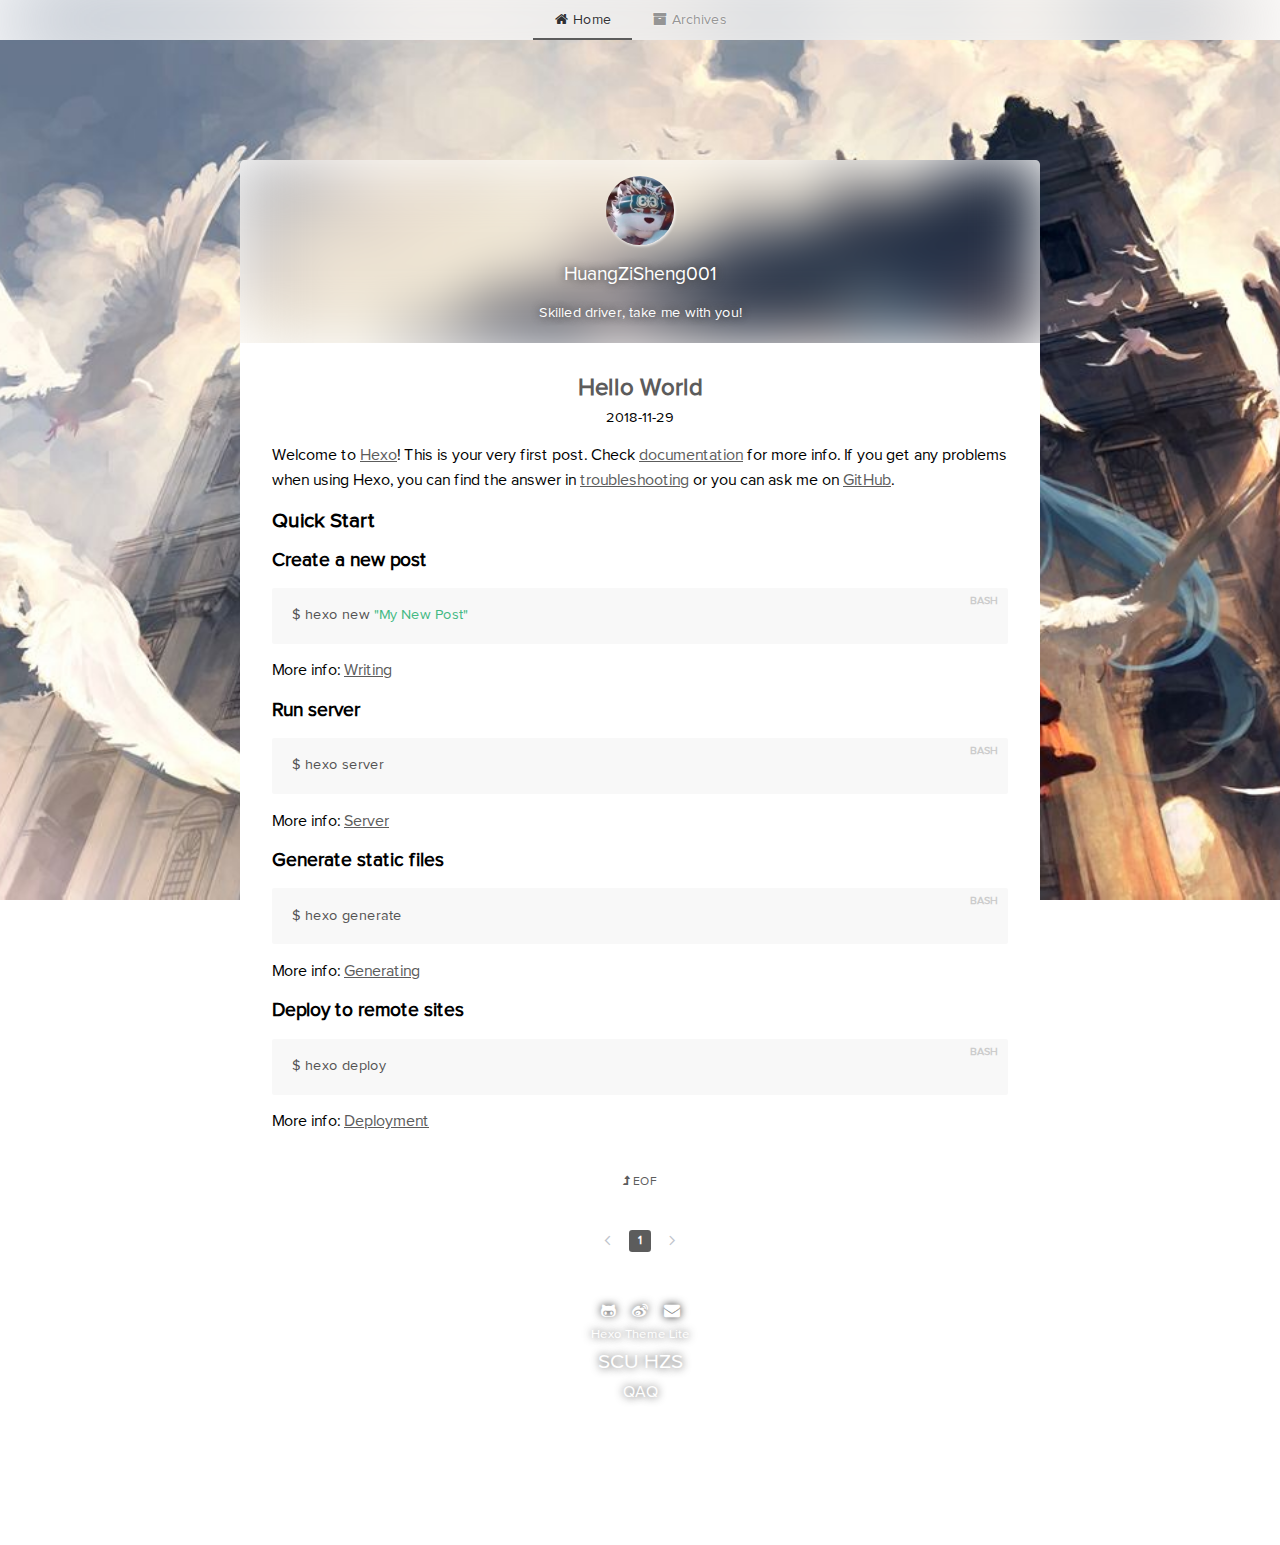
==== commit e1041f68: "Site updated: 2018-11-30 10:17:09" ====
--- a/archives/index.html
+++ b/archives/index.html
@@ -1,193 +1 @@
-<!DOCTYPE html>
-<html>
-<head><meta name="generator" content="Hexo 3.8.0">
-  <meta charset="utf-8">
-  
-  
-  <meta name="description" content="Skilled driver, take me with you!">
-  
-
-  
-  <meta name="keywords" content="Blog">
-  
-  
-  
-  
-  
-  
-  <title>Archives | SCU HZS</title>
-  <meta name="viewport" content="width=device-width, initial-scale=1, maximum-scale=1">
-  <meta name="description" content="Skilled driver, take me with you!">
-<meta name="keywords" content="Blog">
-<meta property="og:type" content="website">
-<meta property="og:title" content="SCU HZS">
-<meta property="og:url" content="http://yoursite.com/archives/index.html">
-<meta property="og:site_name" content="SCU HZS">
-<meta property="og:description" content="Skilled driver, take me with you!">
-<meta property="og:locale" content="ENGLISH">
-<meta name="twitter:card" content="summary">
-<meta name="twitter:title" content="SCU HZS">
-<meta name="twitter:description" content="Skilled driver, take me with you!">
-  
-  
-    <link rel="icon" href="/css/images/favicon.ico">
-  
-  <link rel="stylesheet" href="/css/style.css">
-  
-
-  
-  <!-- baidu webmaster push -->
-  <script src="//push.zhanzhang.baidu.com/push.js"></script>
-</head></html>
-<body class="home blog custom-background custom-font-enabled single-author">
-  <div id="page" class="hfeed site">
-      <header id="masthead" class="site-header" role="banner">
-    <hgroup>
-      <h1 class="site-title">
-        <a href="/" title="SCU HZS" rel="home">SCU HZS</a>
-      </h1>
-      
-        <h2 class="site-description">
-          <a href="/" id="subtitle">QAQ</a>
-        </h2>
-      
-    </hgroup>
-
-    <nav id="site-navigation" class="main-navigation" role="navigation">
-            <button class="menu-toggle">菜单</button>
-            <a class="assistive-text" href="/#content" title="跳至内容">跳至内容</a><!--TODO-->
-            <div class="menu-main-container">
-                <ul id="menu-main" class="nav-menu">
-                
-                    <li class="menu-item menu-item-type-post_type menu-item-object-page"><a href="/">Home</a></li>
-                
-                    <li class="menu-item menu-item-type-post_type menu-item-object-page"><a href="/archives">Archives</a></li>
-                
-                </ul>
-            </div>
-    </nav>
-</header>
-      <div id="main" class="wrapper">
-        <div id="primary" class="site-content"><div id="content" role="main">
-  
-  
-    
-    
-      
-      
-      <section class="archives-wrap">
-        <div class="archive-year-wrap">
-          <a href="/archives/2018" class="archive-year">2018</a>
-        </div>
-        <div class="archives">
-    
-    <article class="post type-post status-publish format-standard hentry archive-type-post">
-  <header class="entry-header">
-      
-  
-    <h1 class="entry-title">
-      <a class="archive-article-title" href="/2018/11/29/JZY666/">JZY666</a>
-    </h1>
-  
-
-  </header>
-  <footer class="entry-meta">
-    <a href="/2018/11/29/JZY666/">
-    <time datetime="2018-11-29T13:28:26.000Z" class="entry-date">
-        2018-11-29
-    </time>
-</a>
-    
-    
-    </footer>
-</article>
-  
-    
-    
-    <article class="post type-post status-publish format-standard hentry archive-type-post">
-  <header class="entry-header">
-      
-  
-    <h1 class="entry-title">
-      <a class="archive-article-title" href="/2018/11/29/hello-world/">Hello World</a>
-    </h1>
-  
-
-  </header>
-  <footer class="entry-meta">
-    <a href="/2018/11/29/hello-world/">
-    <time datetime="2018-11-29T11:23:39.318Z" class="entry-date">
-        2018-11-29
-    </time>
-</a>
-    
-    
-    </footer>
-</article>
-  
-  
-    </div></section>
-  
-
-</div></div>
-        <div id="secondary" class="widget-area" role="complementary">
-  
-    <aside id="search" class="widget widget_search"><form role="search" method="get" accept-charset="utf-8" id="searchform" class="searchform" action="//google.com/search">
-    <div>
-        <input type="text" value="" name="s" id="s">
-        <input type="submit" id="searchsubmit" value="搜索">
-    </div>
-</form></aside>
-  
-    
-  
-    
-  
-    
-  <aside class="widget">
-    <h3 class="widget-title">Recents</h3>
-    <div class="widget-content">
-      <ul>
-        
-          <li>
-            <a href="/2018/11/29/JZY666/">JZY666</a>
-          </li>
-        
-          <li>
-            <a href="/2018/11/29/hello-world/">Hello World</a>
-          </li>
-        
-      </ul>
-    </div>
-  </aside>
-
-  
-    
-  
-    
-  
-</div>
-      </div>
-      <footer id="colophon" role="contentinfo">
-    <p>&copy; 2018 HuangZiSheng001
-    All rights reserved.</p>
-    <p>Powered by <a href="http://hexo.io/" target="_blank">Hexo</a></p>
-</footer>
-    <script>window._bd_share_config={"common":{"bdSnsKey":{},"bdText":"","bdMini":"1","bdMiniList":false,"bdPic":"","bdStyle":"2","bdSize":"16"},"share":{}};with(document)0[(getElementsByTagName('head')[0]||body).appendChild(createElement('script')).src='http://bdimg.share.baidu.com/static/api/js/share.js?v=89860593.js?cdnversion='+~(-new Date()/36e5)];</script>
-
-<script src="/js/jquery-2.0.3.min.js"></script>
-
-
-  <link rel="stylesheet" href="/fancybox/jquery.fancybox.css">
-  <script src="/fancybox/jquery.fancybox.pack.js"></script>
-
-
-<script src="/js/script.js"></script>
-
-<script src="/js/navigation.js"></script>
-
-<div id="bg"></div>
-
-  </div>
-</body>
-</html>+<!doctype html><html lang="en"><head><meta name="generator" content="Hexo 3.8.0"><meta charset="UTF-8"><meta name="viewport" content="width=device-width,user-scalable=no,initial-scale=1,maximum-scale=1,minimum-scale=1"><meta http-equiv="X-UA-Compatible" content="ie=edge"><link rel="shortcut icon" href="/static/favicon.ico"><title>SCU HZS</title><link href="/static/css/app.c64eadfc8d3abfc9d85514dba4054813.css" rel="stylesheet"></head><body><div id="app"></div><script type="text/javascript" src="/static/js/manifest.992b63bf2abbf3194771.js"></script><script type="text/javascript" src="/static/js/vendor.e12dc8c9af1f7aa12436.js"></script><script type="text/javascript" src="/static/js/app.bc036f9167871d39aecf.js"></script></body></html>--- a/static/css/app.c64eadfc8d3abfc9d85514dba4054813.css
+++ b/static/css/app.c64eadfc8d3abfc9d85514dba4054813.css
@@ -0,0 +1,7 @@
+#app[data-v-75a8d7e8]{min-height:100vh;display:-webkit-box;display:-ms-flexbox;display:flex;-webkit-box-orient:vertical;-webkit-box-direction:normal;-ms-flex-flow:column nowrap;flex-flow:column nowrap}.app-footer[data-v-75a8d7e8],.app-header[data-v-75a8d7e8]{display:-webkit-box;display:-ms-flexbox;display:flex;-webkit-box-pack:center;-ms-flex-pack:center;justify-content:center;-webkit-box-align:end;-ms-flex-align:end;align-items:flex-end;margin-top:10rem}.app-footer[data-v-75a8d7e8]{-webkit-box-flex:1;-ms-flex-positive:1;flex-grow:1}.app-dep-footer[data-v-75a8d7e8]{margin-top:0;margin-bottom:8rem;-webkit-box-align:start;-ms-flex-align:start;align-items:flex-start}.app-dep-footer>div[data-v-75a8d7e8]{border-bottom-left-radius:.3rem;border-bottom-right-radius:.3rem}.app-body[data-v-75a8d7e8]{box-sizing:border-box;background-color:#fff;padding:2rem 1rem}.app-dep-footer-body[data-v-75a8d7e8]{border-bottom-left-radius:0;border-bottom-right-radius:0}.fade-enter-active,.fade-leave-active{transition:all .2s ease}.fade-enter,.fade-leave-active{opacity:0}#top-nav[data-v-26df1257]{position:fixed;top:0;left:0;right:0;height:40px;z-index:1000;overflow:hidden;color:#fff;text-shadow:1px 1px 8px #444}#top-nav .main-menu[data-v-26df1257]{width:100%}.dropdown-item[data-v-26df1257]{display:-webkit-box;display:-ms-flexbox;display:flex;-webkit-box-align:center;-ms-flex-align:center;align-items:center}.dropdown-item .icon[data-v-26df1257]{width:1rem;text-align:center;margin-right:.3rem}.dropdown-item .item-name[data-v-26df1257]{-webkit-box-flex:1;-ms-flex-positive:1;flex-grow:1}.blur[data-v-26df1257]{display:-webkit-box;display:-ms-flexbox;display:flex;-webkit-box-align:center;-ms-flex-align:center;align-items:center}.menu-btn>span[data-v-26df1257]{margin-right:.2rem}.item-icon[data-v-26df1257]{display:inline-block;width:1rem;text-align:center}.el-menu--horizontal[data-v-26df1257]{display:-webkit-box;display:-ms-flexbox;display:flex;-webkit-box-pack:center;-ms-flex-pack:center;justify-content:center}.el-menu--horizontal .el-menu-item[data-v-26df1257]{line-height:40px;height:40px;text-shadow:0 0 2px #fff;color:#959595}.el-menu--horizontal .el-menu-item i[data-v-26df1257]{color:inherit}.el-menu--horizontal .el-menu-item[data-v-26df1257]:focus,.el-menu--horizontal .el-menu-item[data-v-26df1257]:hover{background-color:hsla(0,0%,100%,0)}.el-menu--horizontal .el-menu-item [data-v-26df1257]{vertical-align:unset}.el-menu--horizontal .is-active[data-v-26df1257]{color:#5c5c5c}.el-menu[data-v-26df1257]{background-color:hsla(0,0%,100%,0)}.container{width:800px;margin-left:auto;margin-right:auto}@media (max-width:768px){.container{width:100%}}@media (max-width:768px){.top-left-padding{padding-left:1rem}}#lite-header[data-v-73f77182]{display:-webkit-box;display:-ms-flexbox;display:flex;-webkit-box-orient:vertical;-webkit-box-direction:normal;-ms-flex-flow:column nowrap;flex-flow:column nowrap;-webkit-box-align:center;-ms-flex-align:center;align-items:center;-webkit-box-pack:center;-ms-flex-pack:center;justify-content:center;text-shadow:0 0 .5rem #2e2e2e;border-top-left-radius:.3rem;border-top-right-radius:.3rem;padding:1rem}.avatar[data-v-73f77182]{display:inline-block;width:4.3rem;height:4.3rem;border-radius:50%;box-shadow:1px 1px 3px #fff}.author[data-v-73f77182]{font-size:1.2em;margin-bottom:.3rem}.description[data-v-73f77182]{font-size:.9em;margin-bottom:.3rem}#lite-footer[data-v-6f0f8eb1]{display:-webkit-box;display:-ms-flexbox;display:flex;-webkit-box-orient:vertical;-webkit-box-direction:normal;-ms-flex-flow:column nowrap;flex-flow:column nowrap;-webkit-box-align:center;-ms-flex-align:center;align-items:center;-webkit-box-pack:center;-ms-flex-pack:center;justify-content:center;text-shadow:0 0 .5rem #2e2e2e;padding:1rem 0 .5rem}#lite-footer>[data-v-6f0f8eb1]{margin-top:0;margin-bottom:.5rem}#lite-footer>[data-v-6f0f8eb1]:last-child{margin-bottom:0}#lite-footer a[data-v-6f0f8eb1]{color:inherit;transition:-webkit-transform .1s;transition:transform .1s;transition:transform .1s,-webkit-transform .1s}#lite-footer a[data-v-6f0f8eb1]:hover{-webkit-transform:scale(1.1);transform:scale(1.1)}.icon-list[data-v-6f0f8eb1]{display:-webkit-box;display:-ms-flexbox;display:flex}.icon-list>a[data-v-6f0f8eb1]{margin:0 .5rem}.powered-by[data-v-6f0f8eb1]{font-size:.8em}.title[data-v-6f0f8eb1]{font-size:1.3em}
+/*!
+ *  Font Awesome 4.7.0 by @davegandy - http://fontawesome.io - @fontawesome
+ *  License - http://fontawesome.io/license (Font: SIL OFL 1.1, CSS: MIT License)
+ */@font-face{font-family:FontAwesome;src:url(/static/fonts/fontawesome-webfont.674f50d.eot);src:url(/static/fonts/fontawesome-webfont.674f50d.eot?#iefix&v=4.7.0) format("embedded-opentype"),url(/static/fonts/fontawesome-webfont.af7ae50.woff2) format("woff2"),url(/static/fonts/fontawesome-webfont.fee66e7.woff) format("woff"),url(/static/fonts/fontawesome-webfont.b06871f.ttf) format("truetype"),url(/static/img/fontawesome-webfont.912ec66.svg#fontawesomeregular) format("svg");font-weight:400;font-style:normal}.fa{display:inline-block;font:normal normal normal 14px/1 FontAwesome;font-size:inherit;text-rendering:auto;-webkit-font-smoothing:antialiased;-moz-osx-font-smoothing:grayscale}.fa-lg{font-size:1.33333333em;line-height:.75em;vertical-align:-15%}.fa-2x{font-size:2em}.fa-3x{font-size:3em}.fa-4x{font-size:4em}.fa-5x{font-size:5em}.fa-fw{width:1.28571429em;text-align:center}.fa-ul{padding-left:0;margin-left:2.14285714em;list-style-type:none}.fa-ul>li{position:relative}.fa-li{position:absolute;left:-2.14285714em;width:2.14285714em;top:.14285714em;text-align:center}.fa-li.fa-lg{left:-1.85714286em}.fa-border{padding:.2em .25em .15em;border:.08em solid #eee;border-radius:.1em}.fa-pull-left{float:left}.fa-pull-right{float:right}.fa.fa-pull-left{margin-right:.3em}.fa.fa-pull-right{margin-left:.3em}.pull-right{float:right}.pull-left{float:left}.fa.pull-left{margin-right:.3em}.fa.pull-right{margin-left:.3em}.fa-spin{-webkit-animation:fa-spin 2s infinite linear;animation:fa-spin 2s infinite linear}.fa-pulse{-webkit-animation:fa-spin 1s infinite steps(8);animation:fa-spin 1s infinite steps(8)}@-webkit-keyframes fa-spin{0%{-webkit-transform:rotate(0deg);transform:rotate(0deg)}to{-webkit-transform:rotate(359deg);transform:rotate(359deg)}}@keyframes fa-spin{0%{-webkit-transform:rotate(0deg);transform:rotate(0deg)}to{-webkit-transform:rotate(359deg);transform:rotate(359deg)}}.fa-rotate-90{-ms-filter:"progid:DXImageTransform.Microsoft.BasicImage(rotation=1)";-webkit-transform:rotate(90deg);transform:rotate(90deg)}.fa-rotate-180{-ms-filter:"progid:DXImageTransform.Microsoft.BasicImage(rotation=2)";-webkit-transform:rotate(180deg);transform:rotate(180deg)}.fa-rotate-270{-ms-filter:"progid:DXImageTransform.Microsoft.BasicImage(rotation=3)";-webkit-transform:rotate(270deg);transform:rotate(270deg)}.fa-flip-horizontal{-ms-filter:"progid:DXImageTransform.Microsoft.BasicImage(rotation=0, mirror=1)";-webkit-transform:scaleX(-1);transform:scaleX(-1)}.fa-flip-vertical{-ms-filter:"progid:DXImageTransform.Microsoft.BasicImage(rotation=2, mirror=1)";-webkit-transform:scaleY(-1);transform:scaleY(-1)}:root .fa-flip-horizontal,:root .fa-flip-vertical,:root .fa-rotate-90,:root .fa-rotate-180,:root .fa-rotate-270{-webkit-filter:none;filter:none}.fa-stack{position:relative;display:inline-block;width:2em;height:2em;line-height:2em;vertical-align:middle}.fa-stack-1x,.fa-stack-2x{position:absolute;left:0;width:100%;text-align:center}.fa-stack-1x{line-height:inherit}.fa-stack-2x{font-size:2em}.fa-inverse{color:#fff}.fa-glass:before{content:"\F000"}.fa-music:before{content:"\F001"}.fa-search:before{content:"\F002"}.fa-envelope-o:before{content:"\F003"}.fa-heart:before{content:"\F004"}.fa-star:before{content:"\F005"}.fa-star-o:before{content:"\F006"}.fa-user:before{content:"\F007"}.fa-film:before{content:"\F008"}.fa-th-large:before{content:"\F009"}.fa-th:before{content:"\F00A"}.fa-th-list:before{content:"\F00B"}.fa-check:before{content:"\F00C"}.fa-close:before,.fa-remove:before,.fa-times:before{content:"\F00D"}.fa-search-plus:before{content:"\F00E"}.fa-search-minus:before{content:"\F010"}.fa-power-off:before{content:"\F011"}.fa-signal:before{content:"\F012"}.fa-cog:before,.fa-gear:before{content:"\F013"}.fa-trash-o:before{content:"\F014"}.fa-home:before{content:"\F015"}.fa-file-o:before{content:"\F016"}.fa-clock-o:before{content:"\F017"}.fa-road:before{content:"\F018"}.fa-download:before{content:"\F019"}.fa-arrow-circle-o-down:before{content:"\F01A"}.fa-arrow-circle-o-up:before{content:"\F01B"}.fa-inbox:before{content:"\F01C"}.fa-play-circle-o:before{content:"\F01D"}.fa-repeat:before,.fa-rotate-right:before{content:"\F01E"}.fa-refresh:before{content:"\F021"}.fa-list-alt:before{content:"\F022"}.fa-lock:before{content:"\F023"}.fa-flag:before{content:"\F024"}.fa-headphones:before{content:"\F025"}.fa-volume-off:before{content:"\F026"}.fa-volume-down:before{content:"\F027"}.fa-volume-up:before{content:"\F028"}.fa-qrcode:before{content:"\F029"}.fa-barcode:before{content:"\F02A"}.fa-tag:before{content:"\F02B"}.fa-tags:before{content:"\F02C"}.fa-book:before{content:"\F02D"}.fa-bookmark:before{content:"\F02E"}.fa-print:before{content:"\F02F"}.fa-camera:before{content:"\F030"}.fa-font:before{content:"\F031"}.fa-bold:before{content:"\F032"}.fa-italic:before{content:"\F033"}.fa-text-height:before{content:"\F034"}.fa-text-width:before{content:"\F035"}.fa-align-left:before{content:"\F036"}.fa-align-center:before{content:"\F037"}.fa-align-right:before{content:"\F038"}.fa-align-justify:before{content:"\F039"}.fa-list:before{content:"\F03A"}.fa-dedent:before,.fa-outdent:before{content:"\F03B"}.fa-indent:before{content:"\F03C"}.fa-video-camera:before{content:"\F03D"}.fa-image:before,.fa-photo:before,.fa-picture-o:before{content:"\F03E"}.fa-pencil:before{content:"\F040"}.fa-map-marker:before{content:"\F041"}.fa-adjust:before{content:"\F042"}.fa-tint:before{content:"\F043"}.fa-edit:before,.fa-pencil-square-o:before{content:"\F044"}.fa-share-square-o:before{content:"\F045"}.fa-check-square-o:before{content:"\F046"}.fa-arrows:before{content:"\F047"}.fa-step-backward:before{content:"\F048"}.fa-fast-backward:before{content:"\F049"}.fa-backward:before{content:"\F04A"}.fa-play:before{content:"\F04B"}.fa-pause:before{content:"\F04C"}.fa-stop:before{content:"\F04D"}.fa-forward:before{content:"\F04E"}.fa-fast-forward:before{content:"\F050"}.fa-step-forward:before{content:"\F051"}.fa-eject:before{content:"\F052"}.fa-chevron-left:before{content:"\F053"}.fa-chevron-right:before{content:"\F054"}.fa-plus-circle:before{content:"\F055"}.fa-minus-circle:before{content:"\F056"}.fa-times-circle:before{content:"\F057"}.fa-check-circle:before{content:"\F058"}.fa-question-circle:before{content:"\F059"}.fa-info-circle:before{content:"\F05A"}.fa-crosshairs:before{content:"\F05B"}.fa-times-circle-o:before{content:"\F05C"}.fa-check-circle-o:before{content:"\F05D"}.fa-ban:before{content:"\F05E"}.fa-arrow-left:before{content:"\F060"}.fa-arrow-right:before{content:"\F061"}.fa-arrow-up:before{content:"\F062"}.fa-arrow-down:before{content:"\F063"}.fa-mail-forward:before,.fa-share:before{content:"\F064"}.fa-expand:before{content:"\F065"}.fa-compress:before{content:"\F066"}.fa-plus:before{content:"\F067"}.fa-minus:before{content:"\F068"}.fa-asterisk:before{content:"\F069"}.fa-exclamation-circle:before{content:"\F06A"}.fa-gift:before{content:"\F06B"}.fa-leaf:before{content:"\F06C"}.fa-fire:before{content:"\F06D"}.fa-eye:before{content:"\F06E"}.fa-eye-slash:before{content:"\F070"}.fa-exclamation-triangle:before,.fa-warning:before{content:"\F071"}.fa-plane:before{content:"\F072"}.fa-calendar:before{content:"\F073"}.fa-random:before{content:"\F074"}.fa-comment:before{content:"\F075"}.fa-magnet:before{content:"\F076"}.fa-chevron-up:before{content:"\F077"}.fa-chevron-down:before{content:"\F078"}.fa-retweet:before{content:"\F079"}.fa-shopping-cart:before{content:"\F07A"}.fa-folder:before{content:"\F07B"}.fa-folder-open:before{content:"\F07C"}.fa-arrows-v:before{content:"\F07D"}.fa-arrows-h:before{content:"\F07E"}.fa-bar-chart-o:before,.fa-bar-chart:before{content:"\F080"}.fa-twitter-square:before{content:"\F081"}.fa-facebook-square:before{content:"\F082"}.fa-camera-retro:before{content:"\F083"}.fa-key:before{content:"\F084"}.fa-cogs:before,.fa-gears:before{content:"\F085"}.fa-comments:before{content:"\F086"}.fa-thumbs-o-up:before{content:"\F087"}.fa-thumbs-o-down:before{content:"\F088"}.fa-star-half:before{content:"\F089"}.fa-heart-o:before{content:"\F08A"}.fa-sign-out:before{content:"\F08B"}.fa-linkedin-square:before{content:"\F08C"}.fa-thumb-tack:before{content:"\F08D"}.fa-external-link:before{content:"\F08E"}.fa-sign-in:before{content:"\F090"}.fa-trophy:before{content:"\F091"}.fa-github-square:before{content:"\F092"}.fa-upload:before{content:"\F093"}.fa-lemon-o:before{content:"\F094"}.fa-phone:before{content:"\F095"}.fa-square-o:before{content:"\F096"}.fa-bookmark-o:before{content:"\F097"}.fa-phone-square:before{content:"\F098"}.fa-twitter:before{content:"\F099"}.fa-facebook-f:before,.fa-facebook:before{content:"\F09A"}.fa-github:before{content:"\F09B"}.fa-unlock:before{content:"\F09C"}.fa-credit-card:before{content:"\F09D"}.fa-feed:before,.fa-rss:before{content:"\F09E"}.fa-hdd-o:before{content:"\F0A0"}.fa-bullhorn:before{content:"\F0A1"}.fa-bell:before{content:"\F0F3"}.fa-certificate:before{content:"\F0A3"}.fa-hand-o-right:before{content:"\F0A4"}.fa-hand-o-left:before{content:"\F0A5"}.fa-hand-o-up:before{content:"\F0A6"}.fa-hand-o-down:before{content:"\F0A7"}.fa-arrow-circle-left:before{content:"\F0A8"}.fa-arrow-circle-right:before{content:"\F0A9"}.fa-arrow-circle-up:before{content:"\F0AA"}.fa-arrow-circle-down:before{content:"\F0AB"}.fa-globe:before{content:"\F0AC"}.fa-wrench:before{content:"\F0AD"}.fa-tasks:before{content:"\F0AE"}.fa-filter:before{content:"\F0B0"}.fa-briefcase:before{content:"\F0B1"}.fa-arrows-alt:before{content:"\F0B2"}.fa-group:before,.fa-users:before{content:"\F0C0"}.fa-chain:before,.fa-link:before{content:"\F0C1"}.fa-cloud:before{content:"\F0C2"}.fa-flask:before{content:"\F0C3"}.fa-cut:before,.fa-scissors:before{content:"\F0C4"}.fa-copy:before,.fa-files-o:before{content:"\F0C5"}.fa-paperclip:before{content:"\F0C6"}.fa-floppy-o:before,.fa-save:before{content:"\F0C7"}.fa-square:before{content:"\F0C8"}.fa-bars:before,.fa-navicon:before,.fa-reorder:before{content:"\F0C9"}.fa-list-ul:before{content:"\F0CA"}.fa-list-ol:before{content:"\F0CB"}.fa-strikethrough:before{content:"\F0CC"}.fa-underline:before{content:"\F0CD"}.fa-table:before{content:"\F0CE"}.fa-magic:before{content:"\F0D0"}.fa-truck:before{content:"\F0D1"}.fa-pinterest:before{content:"\F0D2"}.fa-pinterest-square:before{content:"\F0D3"}.fa-google-plus-square:before{content:"\F0D4"}.fa-google-plus:before{content:"\F0D5"}.fa-money:before{content:"\F0D6"}.fa-caret-down:before{content:"\F0D7"}.fa-caret-up:before{content:"\F0D8"}.fa-caret-left:before{content:"\F0D9"}.fa-caret-right:before{content:"\F0DA"}.fa-columns:before{content:"\F0DB"}.fa-sort:before,.fa-unsorted:before{content:"\F0DC"}.fa-sort-desc:before,.fa-sort-down:before{content:"\F0DD"}.fa-sort-asc:before,.fa-sort-up:before{content:"\F0DE"}.fa-envelope:before{content:"\F0E0"}.fa-linkedin:before{content:"\F0E1"}.fa-rotate-left:before,.fa-undo:before{content:"\F0E2"}.fa-gavel:before,.fa-legal:before{content:"\F0E3"}.fa-dashboard:before,.fa-tachometer:before{content:"\F0E4"}.fa-comment-o:before{content:"\F0E5"}.fa-comments-o:before{content:"\F0E6"}.fa-bolt:before,.fa-flash:before{content:"\F0E7"}.fa-sitemap:before{content:"\F0E8"}.fa-umbrella:before{content:"\F0E9"}.fa-clipboard:before,.fa-paste:before{content:"\F0EA"}.fa-lightbulb-o:before{content:"\F0EB"}.fa-exchange:before{content:"\F0EC"}.fa-cloud-download:before{content:"\F0ED"}.fa-cloud-upload:before{content:"\F0EE"}.fa-user-md:before{content:"\F0F0"}.fa-stethoscope:before{content:"\F0F1"}.fa-suitcase:before{content:"\F0F2"}.fa-bell-o:before{content:"\F0A2"}.fa-coffee:before{content:"\F0F4"}.fa-cutlery:before{content:"\F0F5"}.fa-file-text-o:before{content:"\F0F6"}.fa-building-o:before{content:"\F0F7"}.fa-hospital-o:before{content:"\F0F8"}.fa-ambulance:before{content:"\F0F9"}.fa-medkit:before{content:"\F0FA"}.fa-fighter-jet:before{content:"\F0FB"}.fa-beer:before{content:"\F0FC"}.fa-h-square:before{content:"\F0FD"}.fa-plus-square:before{content:"\F0FE"}.fa-angle-double-left:before{content:"\F100"}.fa-angle-double-right:before{content:"\F101"}.fa-angle-double-up:before{content:"\F102"}.fa-angle-double-down:before{content:"\F103"}.fa-angle-left:before{content:"\F104"}.fa-angle-right:before{content:"\F105"}.fa-angle-up:before{content:"\F106"}.fa-angle-down:before{content:"\F107"}.fa-desktop:before{content:"\F108"}.fa-laptop:before{content:"\F109"}.fa-tablet:before{content:"\F10A"}.fa-mobile-phone:before,.fa-mobile:before{content:"\F10B"}.fa-circle-o:before{content:"\F10C"}.fa-quote-left:before{content:"\F10D"}.fa-quote-right:before{content:"\F10E"}.fa-spinner:before{content:"\F110"}.fa-circle:before{content:"\F111"}.fa-mail-reply:before,.fa-reply:before{content:"\F112"}.fa-github-alt:before{content:"\F113"}.fa-folder-o:before{content:"\F114"}.fa-folder-open-o:before{content:"\F115"}.fa-smile-o:before{content:"\F118"}.fa-frown-o:before{content:"\F119"}.fa-meh-o:before{content:"\F11A"}.fa-gamepad:before{content:"\F11B"}.fa-keyboard-o:before{content:"\F11C"}.fa-flag-o:before{content:"\F11D"}.fa-flag-checkered:before{content:"\F11E"}.fa-terminal:before{content:"\F120"}.fa-code:before{content:"\F121"}.fa-mail-reply-all:before,.fa-reply-all:before{content:"\F122"}.fa-star-half-empty:before,.fa-star-half-full:before,.fa-star-half-o:before{content:"\F123"}.fa-location-arrow:before{content:"\F124"}.fa-crop:before{content:"\F125"}.fa-code-fork:before{content:"\F126"}.fa-chain-broken:before,.fa-unlink:before{content:"\F127"}.fa-question:before{content:"\F128"}.fa-info:before{content:"\F129"}.fa-exclamation:before{content:"\F12A"}.fa-superscript:before{content:"\F12B"}.fa-subscript:before{content:"\F12C"}.fa-eraser:before{content:"\F12D"}.fa-puzzle-piece:before{content:"\F12E"}.fa-microphone:before{content:"\F130"}.fa-microphone-slash:before{content:"\F131"}.fa-shield:before{content:"\F132"}.fa-calendar-o:before{content:"\F133"}.fa-fire-extinguisher:before{content:"\F134"}.fa-rocket:before{content:"\F135"}.fa-maxcdn:before{content:"\F136"}.fa-chevron-circle-left:before{content:"\F137"}.fa-chevron-circle-right:before{content:"\F138"}.fa-chevron-circle-up:before{content:"\F139"}.fa-chevron-circle-down:before{content:"\F13A"}.fa-html5:before{content:"\F13B"}.fa-css3:before{content:"\F13C"}.fa-anchor:before{content:"\F13D"}.fa-unlock-alt:before{content:"\F13E"}.fa-bullseye:before{content:"\F140"}.fa-ellipsis-h:before{content:"\F141"}.fa-ellipsis-v:before{content:"\F142"}.fa-rss-square:before{content:"\F143"}.fa-play-circle:before{content:"\F144"}.fa-ticket:before{content:"\F145"}.fa-minus-square:before{content:"\F146"}.fa-minus-square-o:before{content:"\F147"}.fa-level-up:before{content:"\F148"}.fa-level-down:before{content:"\F149"}.fa-check-square:before{content:"\F14A"}.fa-pencil-square:before{content:"\F14B"}.fa-external-link-square:before{content:"\F14C"}.fa-share-square:before{content:"\F14D"}.fa-compass:before{content:"\F14E"}.fa-caret-square-o-down:before,.fa-toggle-down:before{content:"\F150"}.fa-caret-square-o-up:before,.fa-toggle-up:before{content:"\F151"}.fa-caret-square-o-right:before,.fa-toggle-right:before{content:"\F152"}.fa-eur:before,.fa-euro:before{content:"\F153"}.fa-gbp:before{content:"\F154"}.fa-dollar:before,.fa-usd:before{content:"\F155"}.fa-inr:before,.fa-rupee:before{content:"\F156"}.fa-cny:before,.fa-jpy:before,.fa-rmb:before,.fa-yen:before{content:"\F157"}.fa-rouble:before,.fa-rub:before,.fa-ruble:before{content:"\F158"}.fa-krw:before,.fa-won:before{content:"\F159"}.fa-bitcoin:before,.fa-btc:before{content:"\F15A"}.fa-file:before{content:"\F15B"}.fa-file-text:before{content:"\F15C"}.fa-sort-alpha-asc:before{content:"\F15D"}.fa-sort-alpha-desc:before{content:"\F15E"}.fa-sort-amount-asc:before{content:"\F160"}.fa-sort-amount-desc:before{content:"\F161"}.fa-sort-numeric-asc:before{content:"\F162"}.fa-sort-numeric-desc:before{content:"\F163"}.fa-thumbs-up:before{content:"\F164"}.fa-thumbs-down:before{content:"\F165"}.fa-youtube-square:before{content:"\F166"}.fa-youtube:before{content:"\F167"}.fa-xing:before{content:"\F168"}.fa-xing-square:before{content:"\F169"}.fa-youtube-play:before{content:"\F16A"}.fa-dropbox:before{content:"\F16B"}.fa-stack-overflow:before{content:"\F16C"}.fa-instagram:before{content:"\F16D"}.fa-flickr:before{content:"\F16E"}.fa-adn:before{content:"\F170"}.fa-bitbucket:before{content:"\F171"}.fa-bitbucket-square:before{content:"\F172"}.fa-tumblr:before{content:"\F173"}.fa-tumblr-square:before{content:"\F174"}.fa-long-arrow-down:before{content:"\F175"}.fa-long-arrow-up:before{content:"\F176"}.fa-long-arrow-left:before{content:"\F177"}.fa-long-arrow-right:before{content:"\F178"}.fa-apple:before{content:"\F179"}.fa-windows:before{content:"\F17A"}.fa-android:before{content:"\F17B"}.fa-linux:before{content:"\F17C"}.fa-dribbble:before{content:"\F17D"}.fa-skype:before{content:"\F17E"}.fa-foursquare:before{content:"\F180"}.fa-trello:before{content:"\F181"}.fa-female:before{content:"\F182"}.fa-male:before{content:"\F183"}.fa-gittip:before,.fa-gratipay:before{content:"\F184"}.fa-sun-o:before{content:"\F185"}.fa-moon-o:before{content:"\F186"}.fa-archive:before{content:"\F187"}.fa-bug:before{content:"\F188"}.fa-vk:before{content:"\F189"}.fa-weibo:before{content:"\F18A"}.fa-renren:before{content:"\F18B"}.fa-pagelines:before{content:"\F18C"}.fa-stack-exchange:before{content:"\F18D"}.fa-arrow-circle-o-right:before{content:"\F18E"}.fa-arrow-circle-o-left:before{content:"\F190"}.fa-caret-square-o-left:before,.fa-toggle-left:before{content:"\F191"}.fa-dot-circle-o:before{content:"\F192"}.fa-wheelchair:before{content:"\F193"}.fa-vimeo-square:before{content:"\F194"}.fa-try:before,.fa-turkish-lira:before{content:"\F195"}.fa-plus-square-o:before{content:"\F196"}.fa-space-shuttle:before{content:"\F197"}.fa-slack:before{content:"\F198"}.fa-envelope-square:before{content:"\F199"}.fa-wordpress:before{content:"\F19A"}.fa-openid:before{content:"\F19B"}.fa-bank:before,.fa-institution:before,.fa-university:before{content:"\F19C"}.fa-graduation-cap:before,.fa-mortar-board:before{content:"\F19D"}.fa-yahoo:before{content:"\F19E"}.fa-google:before{content:"\F1A0"}.fa-reddit:before{content:"\F1A1"}.fa-reddit-square:before{content:"\F1A2"}.fa-stumbleupon-circle:before{content:"\F1A3"}.fa-stumbleupon:before{content:"\F1A4"}.fa-delicious:before{content:"\F1A5"}.fa-digg:before{content:"\F1A6"}.fa-pied-piper-pp:before{content:"\F1A7"}.fa-pied-piper-alt:before{content:"\F1A8"}.fa-drupal:before{content:"\F1A9"}.fa-joomla:before{content:"\F1AA"}.fa-language:before{content:"\F1AB"}.fa-fax:before{content:"\F1AC"}.fa-building:before{content:"\F1AD"}.fa-child:before{content:"\F1AE"}.fa-paw:before{content:"\F1B0"}.fa-spoon:before{content:"\F1B1"}.fa-cube:before{content:"\F1B2"}.fa-cubes:before{content:"\F1B3"}.fa-behance:before{content:"\F1B4"}.fa-behance-square:before{content:"\F1B5"}.fa-steam:before{content:"\F1B6"}.fa-steam-square:before{content:"\F1B7"}.fa-recycle:before{content:"\F1B8"}.fa-automobile:before,.fa-car:before{content:"\F1B9"}.fa-cab:before,.fa-taxi:before{content:"\F1BA"}.fa-tree:before{content:"\F1BB"}.fa-spotify:before{content:"\F1BC"}.fa-deviantart:before{content:"\F1BD"}.fa-soundcloud:before{content:"\F1BE"}.fa-database:before{content:"\F1C0"}.fa-file-pdf-o:before{content:"\F1C1"}.fa-file-word-o:before{content:"\F1C2"}.fa-file-excel-o:before{content:"\F1C3"}.fa-file-powerpoint-o:before{content:"\F1C4"}.fa-file-image-o:before,.fa-file-photo-o:before,.fa-file-picture-o:before{content:"\F1C5"}.fa-file-archive-o:before,.fa-file-zip-o:before{content:"\F1C6"}.fa-file-audio-o:before,.fa-file-sound-o:before{content:"\F1C7"}.fa-file-movie-o:before,.fa-file-video-o:before{content:"\F1C8"}.fa-file-code-o:before{content:"\F1C9"}.fa-vine:before{content:"\F1CA"}.fa-codepen:before{content:"\F1CB"}.fa-jsfiddle:before{content:"\F1CC"}.fa-life-bouy:before,.fa-life-buoy:before,.fa-life-ring:before,.fa-life-saver:before,.fa-support:before{content:"\F1CD"}.fa-circle-o-notch:before{content:"\F1CE"}.fa-ra:before,.fa-rebel:before,.fa-resistance:before{content:"\F1D0"}.fa-empire:before,.fa-ge:before{content:"\F1D1"}.fa-git-square:before{content:"\F1D2"}.fa-git:before{content:"\F1D3"}.fa-hacker-news:before,.fa-y-combinator-square:before,.fa-yc-square:before{content:"\F1D4"}.fa-tencent-weibo:before{content:"\F1D5"}.fa-qq:before{content:"\F1D6"}.fa-wechat:before,.fa-weixin:before{content:"\F1D7"}.fa-paper-plane:before,.fa-send:before{content:"\F1D8"}.fa-paper-plane-o:before,.fa-send-o:before{content:"\F1D9"}.fa-history:before{content:"\F1DA"}.fa-circle-thin:before{content:"\F1DB"}.fa-header:before{content:"\F1DC"}.fa-paragraph:before{content:"\F1DD"}.fa-sliders:before{content:"\F1DE"}.fa-share-alt:before{content:"\F1E0"}.fa-share-alt-square:before{content:"\F1E1"}.fa-bomb:before{content:"\F1E2"}.fa-futbol-o:before,.fa-soccer-ball-o:before{content:"\F1E3"}.fa-tty:before{content:"\F1E4"}.fa-binoculars:before{content:"\F1E5"}.fa-plug:before{content:"\F1E6"}.fa-slideshare:before{content:"\F1E7"}.fa-twitch:before{content:"\F1E8"}.fa-yelp:before{content:"\F1E9"}.fa-newspaper-o:before{content:"\F1EA"}.fa-wifi:before{content:"\F1EB"}.fa-calculator:before{content:"\F1EC"}.fa-paypal:before{content:"\F1ED"}.fa-google-wallet:before{content:"\F1EE"}.fa-cc-visa:before{content:"\F1F0"}.fa-cc-mastercard:before{content:"\F1F1"}.fa-cc-discover:before{content:"\F1F2"}.fa-cc-amex:before{content:"\F1F3"}.fa-cc-paypal:before{content:"\F1F4"}.fa-cc-stripe:before{content:"\F1F5"}.fa-bell-slash:before{content:"\F1F6"}.fa-bell-slash-o:before{content:"\F1F7"}.fa-trash:before{content:"\F1F8"}.fa-copyright:before{content:"\F1F9"}.fa-at:before{content:"\F1FA"}.fa-eyedropper:before{content:"\F1FB"}.fa-paint-brush:before{content:"\F1FC"}.fa-birthday-cake:before{content:"\F1FD"}.fa-area-chart:before{content:"\F1FE"}.fa-pie-chart:before{content:"\F200"}.fa-line-chart:before{content:"\F201"}.fa-lastfm:before{content:"\F202"}.fa-lastfm-square:before{content:"\F203"}.fa-toggle-off:before{content:"\F204"}.fa-toggle-on:before{content:"\F205"}.fa-bicycle:before{content:"\F206"}.fa-bus:before{content:"\F207"}.fa-ioxhost:before{content:"\F208"}.fa-angellist:before{content:"\F209"}.fa-cc:before{content:"\F20A"}.fa-ils:before,.fa-shekel:before,.fa-sheqel:before{content:"\F20B"}.fa-meanpath:before{content:"\F20C"}.fa-buysellads:before{content:"\F20D"}.fa-connectdevelop:before{content:"\F20E"}.fa-dashcube:before{content:"\F210"}.fa-forumbee:before{content:"\F211"}.fa-leanpub:before{content:"\F212"}.fa-sellsy:before{content:"\F213"}.fa-shirtsinbulk:before{content:"\F214"}.fa-simplybuilt:before{content:"\F215"}.fa-skyatlas:before{content:"\F216"}.fa-cart-plus:before{content:"\F217"}.fa-cart-arrow-down:before{content:"\F218"}.fa-diamond:before{content:"\F219"}.fa-ship:before{content:"\F21A"}.fa-user-secret:before{content:"\F21B"}.fa-motorcycle:before{content:"\F21C"}.fa-street-view:before{content:"\F21D"}.fa-heartbeat:before{content:"\F21E"}.fa-venus:before{content:"\F221"}.fa-mars:before{content:"\F222"}.fa-mercury:before{content:"\F223"}.fa-intersex:before,.fa-transgender:before{content:"\F224"}.fa-transgender-alt:before{content:"\F225"}.fa-venus-double:before{content:"\F226"}.fa-mars-double:before{content:"\F227"}.fa-venus-mars:before{content:"\F228"}.fa-mars-stroke:before{content:"\F229"}.fa-mars-stroke-v:before{content:"\F22A"}.fa-mars-stroke-h:before{content:"\F22B"}.fa-neuter:before{content:"\F22C"}.fa-genderless:before{content:"\F22D"}.fa-facebook-official:before{content:"\F230"}.fa-pinterest-p:before{content:"\F231"}.fa-whatsapp:before{content:"\F232"}.fa-server:before{content:"\F233"}.fa-user-plus:before{content:"\F234"}.fa-user-times:before{content:"\F235"}.fa-bed:before,.fa-hotel:before{content:"\F236"}.fa-viacoin:before{content:"\F237"}.fa-train:before{content:"\F238"}.fa-subway:before{content:"\F239"}.fa-medium:before{content:"\F23A"}.fa-y-combinator:before,.fa-yc:before{content:"\F23B"}.fa-optin-monster:before{content:"\F23C"}.fa-opencart:before{content:"\F23D"}.fa-expeditedssl:before{content:"\F23E"}.fa-battery-4:before,.fa-battery-full:before,.fa-battery:before{content:"\F240"}.fa-battery-3:before,.fa-battery-three-quarters:before{content:"\F241"}.fa-battery-2:before,.fa-battery-half:before{content:"\F242"}.fa-battery-1:before,.fa-battery-quarter:before{content:"\F243"}.fa-battery-0:before,.fa-battery-empty:before{content:"\F244"}.fa-mouse-pointer:before{content:"\F245"}.fa-i-cursor:before{content:"\F246"}.fa-object-group:before{content:"\F247"}.fa-object-ungroup:before{content:"\F248"}.fa-sticky-note:before{content:"\F249"}.fa-sticky-note-o:before{content:"\F24A"}.fa-cc-jcb:before{content:"\F24B"}.fa-cc-diners-club:before{content:"\F24C"}.fa-clone:before{content:"\F24D"}.fa-balance-scale:before{content:"\F24E"}.fa-hourglass-o:before{content:"\F250"}.fa-hourglass-1:before,.fa-hourglass-start:before{content:"\F251"}.fa-hourglass-2:before,.fa-hourglass-half:before{content:"\F252"}.fa-hourglass-3:before,.fa-hourglass-end:before{content:"\F253"}.fa-hourglass:before{content:"\F254"}.fa-hand-grab-o:before,.fa-hand-rock-o:before{content:"\F255"}.fa-hand-paper-o:before,.fa-hand-stop-o:before{content:"\F256"}.fa-hand-scissors-o:before{content:"\F257"}.fa-hand-lizard-o:before{content:"\F258"}.fa-hand-spock-o:before{content:"\F259"}.fa-hand-pointer-o:before{content:"\F25A"}.fa-hand-peace-o:before{content:"\F25B"}.fa-trademark:before{content:"\F25C"}.fa-registered:before{content:"\F25D"}.fa-creative-commons:before{content:"\F25E"}.fa-gg:before{content:"\F260"}.fa-gg-circle:before{content:"\F261"}.fa-tripadvisor:before{content:"\F262"}.fa-odnoklassniki:before{content:"\F263"}.fa-odnoklassniki-square:before{content:"\F264"}.fa-get-pocket:before{content:"\F265"}.fa-wikipedia-w:before{content:"\F266"}.fa-safari:before{content:"\F267"}.fa-chrome:before{content:"\F268"}.fa-firefox:before{content:"\F269"}.fa-opera:before{content:"\F26A"}.fa-internet-explorer:before{content:"\F26B"}.fa-television:before,.fa-tv:before{content:"\F26C"}.fa-contao:before{content:"\F26D"}.fa-500px:before{content:"\F26E"}.fa-amazon:before{content:"\F270"}.fa-calendar-plus-o:before{content:"\F271"}.fa-calendar-minus-o:before{content:"\F272"}.fa-calendar-times-o:before{content:"\F273"}.fa-calendar-check-o:before{content:"\F274"}.fa-industry:before{content:"\F275"}.fa-map-pin:before{content:"\F276"}.fa-map-signs:before{content:"\F277"}.fa-map-o:before{content:"\F278"}.fa-map:before{content:"\F279"}.fa-commenting:before{content:"\F27A"}.fa-commenting-o:before{content:"\F27B"}.fa-houzz:before{content:"\F27C"}.fa-vimeo:before{content:"\F27D"}.fa-black-tie:before{content:"\F27E"}.fa-fonticons:before{content:"\F280"}.fa-reddit-alien:before{content:"\F281"}.fa-edge:before{content:"\F282"}.fa-credit-card-alt:before{content:"\F283"}.fa-codiepie:before{content:"\F284"}.fa-modx:before{content:"\F285"}.fa-fort-awesome:before{content:"\F286"}.fa-usb:before{content:"\F287"}.fa-product-hunt:before{content:"\F288"}.fa-mixcloud:before{content:"\F289"}.fa-scribd:before{content:"\F28A"}.fa-pause-circle:before{content:"\F28B"}.fa-pause-circle-o:before{content:"\F28C"}.fa-stop-circle:before{content:"\F28D"}.fa-stop-circle-o:before{content:"\F28E"}.fa-shopping-bag:before{content:"\F290"}.fa-shopping-basket:before{content:"\F291"}.fa-hashtag:before{content:"\F292"}.fa-bluetooth:before{content:"\F293"}.fa-bluetooth-b:before{content:"\F294"}.fa-percent:before{content:"\F295"}.fa-gitlab:before{content:"\F296"}.fa-wpbeginner:before{content:"\F297"}.fa-wpforms:before{content:"\F298"}.fa-envira:before{content:"\F299"}.fa-universal-access:before{content:"\F29A"}.fa-wheelchair-alt:before{content:"\F29B"}.fa-question-circle-o:before{content:"\F29C"}.fa-blind:before{content:"\F29D"}.fa-audio-description:before{content:"\F29E"}.fa-volume-control-phone:before{content:"\F2A0"}.fa-braille:before{content:"\F2A1"}.fa-assistive-listening-systems:before{content:"\F2A2"}.fa-american-sign-language-interpreting:before,.fa-asl-interpreting:before{content:"\F2A3"}.fa-deaf:before,.fa-deafness:before,.fa-hard-of-hearing:before{content:"\F2A4"}.fa-glide:before{content:"\F2A5"}.fa-glide-g:before{content:"\F2A6"}.fa-sign-language:before,.fa-signing:before{content:"\F2A7"}.fa-low-vision:before{content:"\F2A8"}.fa-viadeo:before{content:"\F2A9"}.fa-viadeo-square:before{content:"\F2AA"}.fa-snapchat:before{content:"\F2AB"}.fa-snapchat-ghost:before{content:"\F2AC"}.fa-snapchat-square:before{content:"\F2AD"}.fa-pied-piper:before{content:"\F2AE"}.fa-first-order:before{content:"\F2B0"}.fa-yoast:before{content:"\F2B1"}.fa-themeisle:before{content:"\F2B2"}.fa-google-plus-circle:before,.fa-google-plus-official:before{content:"\F2B3"}.fa-fa:before,.fa-font-awesome:before{content:"\F2B4"}.fa-handshake-o:before{content:"\F2B5"}.fa-envelope-open:before{content:"\F2B6"}.fa-envelope-open-o:before{content:"\F2B7"}.fa-linode:before{content:"\F2B8"}.fa-address-book:before{content:"\F2B9"}.fa-address-book-o:before{content:"\F2BA"}.fa-address-card:before,.fa-vcard:before{content:"\F2BB"}.fa-address-card-o:before,.fa-vcard-o:before{content:"\F2BC"}.fa-user-circle:before{content:"\F2BD"}.fa-user-circle-o:before{content:"\F2BE"}.fa-user-o:before{content:"\F2C0"}.fa-id-badge:before{content:"\F2C1"}.fa-drivers-license:before,.fa-id-card:before{content:"\F2C2"}.fa-drivers-license-o:before,.fa-id-card-o:before{content:"\F2C3"}.fa-quora:before{content:"\F2C4"}.fa-free-code-camp:before{content:"\F2C5"}.fa-telegram:before{content:"\F2C6"}.fa-thermometer-4:before,.fa-thermometer-full:before,.fa-thermometer:before{content:"\F2C7"}.fa-thermometer-3:before,.fa-thermometer-three-quarters:before{content:"\F2C8"}.fa-thermometer-2:before,.fa-thermometer-half:before{content:"\F2C9"}.fa-thermometer-1:before,.fa-thermometer-quarter:before{content:"\F2CA"}.fa-thermometer-0:before,.fa-thermometer-empty:before{content:"\F2CB"}.fa-shower:before{content:"\F2CC"}.fa-bath:before,.fa-bathtub:before,.fa-s15:before{content:"\F2CD"}.fa-podcast:before{content:"\F2CE"}.fa-window-maximize:before{content:"\F2D0"}.fa-window-minimize:before{content:"\F2D1"}.fa-window-restore:before{content:"\F2D2"}.fa-times-rectangle:before,.fa-window-close:before{content:"\F2D3"}.fa-times-rectangle-o:before,.fa-window-close-o:before{content:"\F2D4"}.fa-bandcamp:before{content:"\F2D5"}.fa-grav:before{content:"\F2D6"}.fa-etsy:before{content:"\F2D7"}.fa-imdb:before{content:"\F2D8"}.fa-ravelry:before{content:"\F2D9"}.fa-eercast:before{content:"\F2DA"}.fa-microchip:before{content:"\F2DB"}.fa-snowflake-o:before{content:"\F2DC"}.fa-superpowers:before{content:"\F2DD"}.fa-wpexplorer:before{content:"\F2DE"}.fa-meetup:before{content:"\F2E0"}.sr-only{position:absolute;width:1px;height:1px;padding:0;margin:-1px;overflow:hidden;clip:rect(0,0,0,0);border:0}.sr-only-focusable:active,.sr-only-focusable:focus{position:static;width:auto;height:auto;margin:0;overflow:visible;clip:auto}@font-face{font-family:Proxima Nova Rg;src:url(/static/fonts/proximanova.943bfb3.eot);src:url(/static/fonts/proximanova.943bfb3.eot?#iefix) format("embedded-opentype"),url(/static/fonts/proximanova.3d5b0ad.woff) format("woff"),url(/static/fonts/proximanova.e82905b.ttf) format("truetype"),url("/static/img/proximanova.80c0947.svg#Proxima Nova Rg") format("svg");font-style:normal;font-weight:400}@font-face{font-family:Fira Code;src:url(/static/fonts/FiraCode-Regular.32d1e9f.eot);src:url(/static/fonts/FiraCode-Regular.32d1e9f.eot?#iefix) format("embedded-opentype"),url(/static/fonts/FiraCode-Regular.2fe2d29.woff) format("woff"),url(/static/fonts/FiraCode-Regular.cb83346.ttf) format("truetype"),url(/static/img/FiraCode-Regular.7894876.svg#Fira\ Code) format("svg");font-style:normal;font-weight:400}html{font-family:Proxima Nova Rg,Helvetica Neue,Helvetica,PingFang SC,Hiragino Sans GB,Microsoft YaHei,\\5FAE\8F6F\96C5\9ED1,Arial,sans-serif!important}code,pre{font-family:Fira-Code,Consolas,Proxima Nova Rg,Helvetica Neue,Helvetica,PingFang SC,Hiragino Sans GB,Microsoft YaHei,\\5FAE\8F6F\96C5\9ED1,Arial,sans-serif!important;-webkit-font-variant-ligatures:common-ligatures;font-variant-ligatures:common-ligatures}button,input,select,textarea{font-family:inherit}body{overflow-y:scroll}a{color:#5c5c5c;text-decoration:none;transition:all .2s}a:hover{color:#7d7d7d}
+/*! normalize.css v7.0.0 | MIT License | github.com/necolas/normalize.css */html{line-height:1.15;-ms-text-size-adjust:100%;-webkit-text-size-adjust:100%}body{margin:0}article,aside,footer,header,nav,section{display:block}h1{font-size:2em;margin:.67em 0}figcaption,figure,main{display:block}figure{margin:1em 40px}hr{box-sizing:content-box;height:0;overflow:visible}pre{font-family:monospace,monospace;font-size:1em}a{background-color:transparent;-webkit-text-decoration-skip:objects}abbr[title]{border-bottom:none;text-decoration:underline;-webkit-text-decoration:underline dotted;text-decoration:underline dotted}b,strong{font-weight:inherit;font-weight:bolder}code,kbd,samp{font-family:monospace,monospace;font-size:1em}dfn{font-style:italic}mark{background-color:#ff0;color:#000}small{font-size:80%}sub,sup{font-size:75%;line-height:0;position:relative;vertical-align:baseline}sub{bottom:-.25em}sup{top:-.5em}audio,video{display:inline-block}audio:not([controls]){display:none;height:0}img{border-style:none}svg:not(:root){overflow:hidden}button,input,optgroup,select,textarea{font-family:sans-serif;font-size:100%;line-height:1.15;margin:0}button,input{overflow:visible}button,select{text-transform:none}[type=reset],[type=submit],button,html [type=button]{-webkit-appearance:button}[type=button]::-moz-focus-inner,[type=reset]::-moz-focus-inner,[type=submit]::-moz-focus-inner,button::-moz-focus-inner{border-style:none;padding:0}[type=button]:-moz-focusring,[type=reset]:-moz-focusring,[type=submit]:-moz-focusring,button:-moz-focusring{outline:1px dotted ButtonText}fieldset{padding:.35em .75em .625em}legend{box-sizing:border-box;color:inherit;display:table;max-width:100%;padding:0;white-space:normal}progress{display:inline-block;vertical-align:baseline}textarea{overflow:auto}[type=checkbox],[type=radio]{box-sizing:border-box;padding:0}[type=number]::-webkit-inner-spin-button,[type=number]::-webkit-outer-spin-button{height:auto}[type=search]{-webkit-appearance:textfield;outline-offset:-2px}[type=search]::-webkit-search-cancel-button,[type=search]::-webkit-search-decoration{-webkit-appearance:none}::-webkit-file-upload-button{-webkit-appearance:button;font:inherit}details,menu{display:block}summary{display:list-item}canvas{display:inline-block}[hidden],template{display:none}.el-carousel__item,.el-carousel__mask{position:absolute;height:100%;top:0;left:0}.el-fade-in-enter,.el-fade-in-leave-active,.el-fade-in-linear-enter,.el-fade-in-linear-leave,.el-fade-in-linear-leave-active,.fade-in-linear-enter,.fade-in-linear-leave,.fade-in-linear-leave-active{opacity:0}.el-carousel__arrow,.el-carousel__button{outline:0}.el-col-pull-1,.el-col-pull-2,.el-col-pull-3,.el-col-pull-4,.el-col-pull-5,.el-col-pull-6,.el-col-pull-7,.el-col-pull-8,.el-col-pull-9,.el-col-pull-10,.el-col-pull-11,.el-col-pull-12,.el-col-pull-13,.el-col-pull-14,.el-col-pull-15,.el-col-pull-16,.el-col-pull-17,.el-col-pull-18,.el-col-pull-19,.el-col-pull-20,.el-col-pull-21,.el-col-pull-22,.el-col-pull-23,.el-col-pull-24,.el-col-push-1,.el-col-push-2,.el-col-push-3,.el-col-push-4,.el-col-push-5,.el-col-push-6,.el-col-push-7,.el-col-push-8,.el-col-push-9,.el-col-push-10,.el-col-push-11,.el-col-push-13,.el-col-push-14,.el-col-push-15,.el-col-push-16,.el-col-push-17,.el-col-push-18,.el-col-push-19,.el-col-push-20,.el-col-push-21,.el-col-push-22,.el-col-push-23,.el-col-push-24{position:relative}.el-tree-node:focus>.el-tree-node__content,.el-tree-node__content:hover{background-color:#f5f7fa}.el-tree__empty-text{color:#6f7180}.el-tree-node{outline:0}.el-tree-node__expand-icon{-webkit-transform:rotate(0);transform:rotate(0)}.el-tree--highlight-current .el-tree-node.is-current>.el-tree-node__content{background-color:#f0f7ff}.el-menu,.el-menu li{list-style:none}.el-menu,.el-menu--horizontal .el-menu-item:focus,.el-menu--horizontal .el-menu-item:hover,.el-menu--horizontal .el-submenu .el-submenu__title:hover,.el-menu--horizontal .el-submenu>.el-menu{background-color:#fff}.el-menu--horizontal .el-menu-item:focus,.el-menu--horizontal .el-menu-item:hover,.el-menu--horizontal .el-submenu:focus,.el-menu--horizontal .el-submenu__title:hover{outline:0}.el-menu--horizontal>.el-menu-item.is-active,.el-menu--horizontal>.el-submenu.is-active .el-submenu__title{border-bottom:2px solid #409eff}.el-menu-item,.el-submenu__title{height:56px;line-height:56px;padding:0 20px;cursor:pointer;position:relative;white-space:nowrap}.el-menu-item:focus,.el-menu-item:hover{outline:0;background-color:#ecf5ff}.el-menu-item.is-active{color:#409eff}.el-submenu__title:hover{background-color:#ecf5ff}.el-submenu.is-active .el-submenu__title{border-bottom-color:#409eff}.el-button{outline:0}.el-button:focus,.el-button:hover{color:#409eff;border-color:#c6e2ff;background-color:#ecf5ff}.el-button:active{color:#3a8ee6;border-color:#3a8ee6;outline:0}.el-button.is-plain:focus,.el-button.is-plain:hover{border-color:#409eff;color:#409eff}.el-button.is-active,.el-button.is-plain:active{color:#3a8ee6;border-color:#3a8ee6}.el-button.is-plain:active{outline:0}.el-button--primary{background-color:#409eff;border-color:#409eff}.el-button--primary:focus,.el-button--primary:hover{background:#66b1ff;border-color:#66b1ff}.el-button--primary.is-active,.el-button--primary:active{background:#3a8ee6;border-color:#3a8ee6;color:#fff}.el-button--primary:active{outline:0}.el-button--primary.is-disabled,.el-button--primary.is-disabled:active,.el-button--primary.is-disabled:focus,.el-button--primary.is-disabled:hover{background-color:#a0cfff;border-color:#a0cfff}.el-button--primary.is-plain{color:#409eff;background:#ecf5ff;border-color:#b3d8ff}.el-button--primary.is-plain:focus,.el-button--primary.is-plain:hover{background:#409eff;border-color:#409eff}.el-button--primary.is-plain:active{background:#3a8ee6;border-color:#3a8ee6;outline:0}.el-button--primary.is-plain.is-disabled,.el-button--primary.is-plain.is-disabled:active,.el-button--primary.is-plain.is-disabled:focus,.el-button--primary.is-plain.is-disabled:hover{color:#8cc5ff;background-color:#ecf5ff;border-color:#d9ecff}.el-button--success.is-active,.el-button--success:active{background:#5daf34;border-color:#5daf34;color:#fff}.el-button--success.is-plain:active,.el-button--success:active{outline:0}.el-button--warning.is-active,.el-button--warning:active{background:#cf9236;border-color:#cf9236;color:#fff}.el-button--warning.is-plain:active,.el-button--warning:active{outline:0}.el-button--danger.is-active,.el-button--danger:active{background:#dd6161;border-color:#dd6161;color:#fff}.el-button--danger.is-plain:active,.el-button--danger:active{outline:0}.el-button--info.is-active,.el-button--info:active{background:#82848a;border-color:#82848a;color:#fff}.el-button--info.is-plain:active,.el-button--info:active{outline:0}.el-button--text,.el-button--text.is-disabled,.el-button--text.is-disabled:focus,.el-button--text.is-disabled:hover,.el-button--text:active{border-color:transparent}.el-button--mini,.el-button--small{font-size:12px;border-radius:3px}.el-button--small,.el-button--small.is-round{padding:9px 15px}.el-button--mini,.el-button--mini.is-round{padding:7px 15px}.el-button--text{color:#409eff;background:0 0}.el-button--text:focus,.el-button--text:hover{color:#66b1ff}.el-button--text:active{color:#3a8ee6}.el-button-group .el-button.is-active,.el-button-group .el-button:active,.el-button-group .el-button:focus,.el-button-group .el-button:hover{z-index:1}.el-dropdown-menu__item{outline:0}.el-dropdown-menu__item:focus,.el-dropdown-menu__item:not(.is-disabled):hover{background-color:#ecf5ff;color:#66b1ff}.el-dialog__header{padding:15px 15px 10px}.el-dialog__headerbtn{background:0 0;outline:0}.el-dialog__headerbtn:focus .el-dialog__close,.el-dialog__headerbtn:hover .el-dialog__close{color:#409eff}.el-dialog__footer{padding:10px 15px 15px}.el-select-dropdown.is-multiple .el-select-dropdown__item.selected{color:#409eff}.el-input__inner{outline:0}.el-tag,.el-textarea__inner{-webkit-box-sizing:border-box}.el-input__prefix,.el-input__suffix{position:absolute;top:0;-webkit-transition:all .3s;height:100%;color:#c0c4cc;text-align:center}.el-input.is-active .el-input__inner,.el-input__inner:focus{border-color:#409eff;outline:0}.el-input-group--prepend .el-input__inner,.el-input-group__append{border-top-left-radius:0;border-bottom-left-radius:0}.el-input-group--append .el-input__inner,.el-input-group__prepend{border-top-right-radius:0;border-bottom-right-radius:0}.el-input-group__append:focus,.el-input-group__prepend:focus{outline:0}.el-textarea__inner:focus{outline:0;border-color:#409eff}.el-tag{background-color:rgba(64,158,255,.1);border:1px solid rgba(64,158,255,.2)}.el-tag,.el-tag .el-icon-close{color:#409eff}.el-tag .el-icon-close:hover{background-color:#409eff}.el-tag--info,.el-tag--info .el-tag__close{color:#909399}.el-select-dropdown__item.selected{color:#409eff}.el-select .el-input__inner:focus{border-color:#409eff}.el-select .el-input .el-select__caret.is-reverse{-webkit-transform:rotate(0);transform:rotate(0)}.el-select .el-input.is-focus .el-input__inner{border-color:#409eff}.el-select__input{outline:0}.el-pagination button{background:0 0}.el-pagination button:focus{outline:0}.el-pagination button:hover{color:#409eff}.el-pager li,.el-pager li.btn-quicknext:hover,.el-pager li.btn-quickprev:hover{cursor:pointer}.el-pagination .btn-next,.el-pagination .btn-prev{background:50% no-repeat #fff}.el-pagination__sizes .el-input .el-input__inner:hover{border-color:#409eff}.el-pager,.el-pagination.is-background .btn-next,.el-pagination.is-background .btn-prev{padding:0}.el-pagination.is-background .el-pager li:hover{color:#409eff}.el-pagination.is-background .el-pager li.active{background-color:#409eff}.el-pager,.el-pager li{vertical-align:top;display:inline-block;margin:0}.el-pager li.active,.el-pager li:hover{color:#409eff}@font-face{font-family:element-icons;src:url([data-uri]) format("woff"),url(/static/fonts/element-icons.6f0a763.ttf) format("truetype");font-weight:400;font-style:normal}[class*=" el-icon-"],[class^=el-icon-]{font-family:element-icons!important;speak:none;font-style:normal;font-weight:400;font-variant:normal;text-transform:none;line-height:1;vertical-align:baseline;display:inline-block;-webkit-font-smoothing:antialiased;-moz-osx-font-smoothing:grayscale}.el-icon-upload:before{content:"\E60D"}.el-icon-error:before{content:"\E62C"}.el-icon-success:before{content:"\E62D"}.el-icon-warning:before{content:"\E62E"}.el-icon-sort-down:before{content:"\E630"}.el-icon-sort-up:before{content:"\E631"}.el-icon-arrow-left:before{content:"\E600"}.el-icon-circle-plus:before{content:"\E601"}.el-icon-circle-plus-outline:before{content:"\E602"}.el-icon-arrow-down:before{content:"\E603"}.el-icon-arrow-right:before{content:"\E604"}.el-icon-arrow-up:before{content:"\E605"}.el-icon-back:before{content:"\E606"}.el-icon-circle-close:before{content:"\E607"}.el-icon-date:before{content:"\E608"}.el-icon-circle-close-outline:before{content:"\E609"}.el-icon-caret-left:before{content:"\E60A"}.el-icon-caret-bottom:before{content:"\E60B"}.el-icon-caret-top:before{content:"\E60C"}.el-icon-caret-right:before{content:"\E60E"}.el-icon-close:before{content:"\E60F"}.el-icon-d-arrow-left:before{content:"\E610"}.el-icon-check:before{content:"\E611"}.el-icon-delete:before{content:"\E612"}.el-icon-d-arrow-right:before{content:"\E613"}.el-icon-document:before{content:"\E614"}.el-icon-d-caret:before{content:"\E615"}.el-icon-edit-outline:before{content:"\E616"}.el-icon-download:before{content:"\E617"}.el-icon-goods:before{content:"\E618"}.el-icon-search:before{content:"\E619"}.el-icon-info:before{content:"\E61A"}.el-icon-message:before{content:"\E61B"}.el-icon-edit:before{content:"\E61C"}.el-icon-location:before{content:"\E61D"}.el-icon-loading:before{content:"\E61E"}.el-icon-location-outline:before{content:"\E61F"}.el-icon-menu:before{content:"\E620"}.el-icon-minus:before{content:"\E621"}.el-icon-bell:before{content:"\E622"}.el-icon-mobile-phone:before{content:"\E624"}.el-icon-news:before{content:"\E625"}.el-icon-more:before{content:"\E646"}.el-icon-more-outline:before{content:"\E626"}.el-icon-phone:before{content:"\E627"}.el-icon-phone-outline:before{content:"\E628"}.el-icon-picture:before{content:"\E629"}.el-icon-picture-outline:before{content:"\E62A"}.el-icon-plus:before{content:"\E62B"}.el-icon-printer:before{content:"\E62F"}.el-icon-rank:before{content:"\E632"}.el-icon-refresh:before{content:"\E633"}.el-icon-question:before{content:"\E634"}.el-icon-remove:before{content:"\E635"}.el-icon-share:before{content:"\E636"}.el-icon-star-on:before{content:"\E637"}.el-icon-setting:before{content:"\E638"}.el-icon-circle-check:before{content:"\E639"}.el-icon-service:before{content:"\E63A"}.el-icon-sold-out:before{content:"\E63B"}.el-icon-remove-outline:before{content:"\E63C"}.el-icon-star-off:before{content:"\E63D"}.el-icon-circle-check-outline:before{content:"\E63E"}.el-icon-tickets:before{content:"\E63F"}.el-icon-sort:before{content:"\E640"}.el-icon-zoom-in:before{content:"\E641"}.el-icon-time:before{content:"\E642"}.el-icon-view:before{content:"\E643"}.el-icon-upload2:before{content:"\E644"}.el-icon-zoom-out:before{content:"\E645"}.el-icon-loading{-webkit-animation:rotating 2s linear infinite;animation:rotating 2s linear infinite}.el-icon--right{margin-left:5px}.el-icon--left{margin-right:5px}@-webkit-keyframes rotating{0%{-webkit-transform:rotate(0deg);transform:rotate(0deg)}to{-webkit-transform:rotate(1turn);transform:rotate(1turn)}}@keyframes rotating{0%{-webkit-transform:rotate(0deg);transform:rotate(0deg)}to{-webkit-transform:rotate(1turn);transform:rotate(1turn)}}.el-pagination{white-space:nowrap;padding:2px 5px;color:#303133;font-weight:700}.el-pagination:after,.el-pagination:before{display:table;content:""}.el-pagination:after{clear:both}.el-pagination button,.el-pagination span:not([class*=suffix]){display:inline-block;font-size:13px;min-width:35.5px;height:28px;line-height:28px;vertical-align:top;box-sizing:border-box}.el-pagination .el-input__inner{text-align:center;-moz-appearance:textfield}.el-pagination .el-input__suffix{right:0;-webkit-transform:scale(.8);transform:scale(.8)}.el-pagination .el-select .el-input{width:100px;margin:0 5px}.el-pagination .el-select .el-input .el-input__inner{padding-right:25px;border-radius:3px;height:28px}.el-pagination button{border:none;padding:0 6px;background:transparent}.el-pagination button:focus{outline:none}.el-pagination button:hover{color:#5c5c5c}.el-pagination button.disabled{color:#c0c4cc;background-color:#fff;cursor:not-allowed}.el-pagination .btn-next,.el-pagination .btn-prev{background:50% no-repeat;background-size:16px;background-color:#fff;cursor:pointer;margin:0;color:#303133}.el-pagination .btn-next .el-icon,.el-pagination .btn-prev .el-icon{display:block;font-size:12px;font-weight:700}.el-pagination .btn-prev{padding-right:12px}.el-pagination .btn-next{padding-left:12px}.el-pagination--small .btn-next,.el-pagination--small .btn-prev,.el-pagination--small .el-pager li,.el-pagination--small .el-pager li:last-child{border-color:transparent;font-size:12px;line-height:22px;height:22px;min-width:22px}.el-pagination--small .arrow.disabled{visibility:hidden}.el-pagination__sizes{margin:0 10px 0 0;font-weight:400;color:#606266}.el-pagination__sizes .el-input .el-input__inner{font-size:13px;padding-left:8px}.el-pagination__sizes .el-input .el-input__inner:hover{border-color:#5c5c5c}.el-pagination__total{margin-right:10px;font-weight:400;color:#606266}.el-pagination__jump{margin-left:24px;font-weight:400;color:#606266}.el-pagination__jump .el-input__inner{padding:0 3px}.el-pagination__rightwrapper{float:right}.el-pagination__editor{line-height:18px;padding:0 2px;height:28px;text-align:center;margin:0 2px;box-sizing:border-box;border-radius:3px}.el-pagination__editor.el-input{width:50px}.el-pagination__editor.el-input .el-input__inner{height:28px}.el-pagination__editor .el-input__inner::-webkit-inner-spin-button,.el-pagination__editor .el-input__inner::-webkit-outer-spin-button{-webkit-appearance:none;margin:0}.el-pagination.is-background .btn-next,.el-pagination.is-background .btn-prev,.el-pagination.is-background .el-pager li{margin:0 5px;background-color:#f4f4f5;color:#606266;min-width:30px;border-radius:2px}.el-pagination.is-background .btn-next,.el-pagination.is-background .btn-prev{padding:0}.el-pagination.is-background .btn-next.disabled,.el-pagination.is-background .btn-prev.disabled{color:#c0c4cc}.el-pagination.is-background .el-pager li:hover{color:#5c5c5c}.el-pagination.is-background .el-pager li.active{background-color:#5c5c5c;color:#fff}.el-pagination.is-background.el-pagination--small .btn-next,.el-pagination.is-background.el-pagination--small .btn-prev,.el-pagination.is-background.el-pagination--small .el-pager li{margin:0 3px;min-width:22px}.el-pager{-webkit-user-select:none;-moz-user-select:none;-ms-user-select:none;user-select:none;list-style:none;display:inline-block;vertical-align:top;font-size:0;padding:0;margin:0}.el-pager .more:before{line-height:30px}.el-pager li{padding:0 4px;background:#fff;vertical-align:top;display:inline-block;font-size:13px;min-width:35.5px;height:28px;line-height:28px;cursor:pointer;box-sizing:border-box;text-align:center;margin:0}.el-pager li.btn-quicknext,.el-pager li.btn-quickprev{line-height:28px;color:#303133}.el-pager li.btn-quicknext:hover,.el-pager li.btn-quickprev:hover{cursor:pointer}.el-pager li.active+li{border-left:0}.el-pager li:hover{color:#5c5c5c}.el-pager li.active{color:#5c5c5c;cursor:default}@-webkit-keyframes v-modal-in{0%{opacity:0}}@-webkit-keyframes v-modal-out{to{opacity:0}}.el-dialog{position:relative;margin:0 auto 50px;background:#fff;border-radius:2px;box-shadow:0 1px 3px rgba(0,0,0,.3);box-sizing:border-box;width:50%}.el-dialog.is-fullscreen{width:100%;margin-top:0;margin-bottom:0;height:100%;overflow:auto}.el-dialog__wrapper{position:fixed;top:0;right:0;bottom:0;left:0;overflow:auto;margin:0}.el-dialog__header{padding:15px;padding-bottom:10px}.el-dialog__headerbtn{position:absolute;top:15px;right:15px;padding:0;background:transparent;border:none;outline:none;cursor:pointer;font-size:16px}.el-dialog__headerbtn .el-dialog__close{color:#909399}.el-dialog__headerbtn:focus .el-dialog__close,.el-dialog__headerbtn:hover .el-dialog__close{color:#5c5c5c}.el-dialog__title{line-height:24px;font-size:18px;color:#303133}.el-dialog__body{padding:30px 20px;color:#606266;line-height:24px;font-size:14px}.el-dialog__footer{padding:15px;padding-top:10px;text-align:right;box-sizing:border-box}.el-dialog--center{text-align:center}.el-dialog--center .el-dialog__header{padding-top:30px}.el-dialog--center .el-dialog__body{text-align:initial;padding:25px 27px 30px}.el-dialog--center .el-dialog__footer{text-align:inherit;padding-bottom:30px}.dialog-fade-enter-active{-webkit-animation:dialog-fade-in .3s;animation:dialog-fade-in .3s}.dialog-fade-leave-active{-webkit-animation:dialog-fade-out .3s;animation:dialog-fade-out .3s}@-webkit-keyframes dialog-fade-in{0%{-webkit-transform:translate3d(0,-20px,0);transform:translate3d(0,-20px,0);opacity:0}to{-webkit-transform:translateZ(0);transform:translateZ(0);opacity:1}}@keyframes dialog-fade-in{0%{-webkit-transform:translate3d(0,-20px,0);transform:translate3d(0,-20px,0);opacity:0}to{-webkit-transform:translateZ(0);transform:translateZ(0);opacity:1}}@-webkit-keyframes dialog-fade-out{0%{-webkit-transform:translateZ(0);transform:translateZ(0);opacity:1}to{-webkit-transform:translate3d(0,-20px,0);transform:translate3d(0,-20px,0);opacity:0}}@keyframes dialog-fade-out{0%{-webkit-transform:translateZ(0);transform:translateZ(0);opacity:1}to{-webkit-transform:translate3d(0,-20px,0);transform:translate3d(0,-20px,0);opacity:0}}.el-autocomplete{position:relative;display:inline-block}.el-autocomplete-suggestion{margin:5px 0;box-shadow:0 2px 12px 0 rgba(0,0,0,.1);border-radius:4px}.el-autocomplete-suggestion.el-popper .popper__arrow{left:24px!important}.el-autocomplete-suggestion__wrap{max-height:280px;padding:10px 0;box-sizing:border-box;overflow:auto;background-color:#fff;border:1px solid #e4e7ed;border-radius:4px}.el-autocomplete-suggestion__list{margin:0;padding:0}.el-autocomplete-suggestion li{padding:0 20px;margin:0;line-height:34px;cursor:pointer;color:#606266;font-size:14px;list-style:none;white-space:nowrap;overflow:hidden;text-overflow:ellipsis}.el-autocomplete-suggestion li.highlighted,.el-autocomplete-suggestion li:hover{background-color:#f5f7fa}.el-autocomplete-suggestion li.divider{margin-top:6px;border-top:1px solid #000}.el-autocomplete-suggestion li.divider:last-child{margin-bottom:-6px}.el-autocomplete-suggestion.is-loading li{text-align:center;height:100px;line-height:100px;font-size:20px;color:#999}.el-autocomplete-suggestion.is-loading li:after{display:inline-block;content:"";height:100%;vertical-align:middle}.el-autocomplete-suggestion.is-loading li:hover{background-color:#fff}.el-autocomplete-suggestion.is-loading .el-icon-loading{vertical-align:middle}.el-dropdown{display:inline-block;position:relative;color:#606266;font-size:14px}.el-dropdown .el-button-group{display:block}.el-dropdown .el-button-group .el-button{float:none}.el-dropdown .el-dropdown__caret-button{padding-left:5px;padding-right:5px;position:relative;border-left:none}.el-dropdown .el-dropdown__caret-button:before{content:"";position:absolute;display:block;width:1px;top:5px;bottom:5px;left:0;background:hsla(0,0%,100%,.5)}.el-dropdown .el-dropdown__caret-button:hover:before{top:0;bottom:0}.el-dropdown .el-dropdown__caret-button .el-dropdown__icon{padding-left:0}.el-dropdown__icon{font-size:12px;margin:0 3px}.el-dropdown .el-dropdown-selfdefine:focus:active,.el-dropdown .el-dropdown-selfdefine:focus:not(.focusing){outline-width:0}.el-dropdown-menu{position:absolute;top:0;left:0;z-index:10;padding:10px 0;margin:5px 0;background-color:#fff;border:1px solid #ebeef5;border-radius:4px;box-shadow:0 2px 12px 0 rgba(0,0,0,.1)}.el-dropdown-menu__item{list-style:none;line-height:36px;padding:0 20px;margin:0;font-size:14px;color:#606266;cursor:pointer;outline:none}.el-dropdown-menu__item:focus,.el-dropdown-menu__item:not(.is-disabled):hover{background-color:#efefef;color:#7d7d7d}.el-dropdown-menu__item--divided{position:relative;margin-top:6px;border-top:1px solid #ebeef5}.el-dropdown-menu__item--divided:before{content:"";height:6px;display:block;margin:0 -20px;background-color:#fff}.el-dropdown-menu__item.is-disabled{cursor:default;color:#bbb;pointer-events:none}.el-dropdown-menu--medium{padding:6px 0}.el-dropdown-menu--medium .el-dropdown-menu__item{line-height:30px;padding:0 17px;font-size:14px}.el-dropdown-menu--medium .el-dropdown-menu__item.el-dropdown-menu__item--divided{margin-top:6px}.el-dropdown-menu--medium .el-dropdown-menu__item.el-dropdown-menu__item--divided:before{height:6px;margin:0 -17px}.el-dropdown-menu--small{padding:6px 0}.el-dropdown-menu--small .el-dropdown-menu__item{line-height:27px;padding:0 15px;font-size:13px}.el-dropdown-menu--small .el-dropdown-menu__item.el-dropdown-menu__item--divided{margin-top:4px}.el-dropdown-menu--small .el-dropdown-menu__item.el-dropdown-menu__item--divided:before{height:4px;margin:0 -15px}.el-dropdown-menu--mini{padding:3px 0}.el-dropdown-menu--mini .el-dropdown-menu__item{line-height:24px;padding:0 10px;font-size:12px}.el-dropdown-menu--mini .el-dropdown-menu__item.el-dropdown-menu__item--divided{margin-top:3px}.el-dropdown-menu--mini .el-dropdown-menu__item.el-dropdown-menu__item--divided:before{height:3px;margin:0 -10px}.el-menu{border-right:1px solid #e6e6e6;list-style:none;position:relative;margin:0;padding-left:0;background-color:#fff}.el-menu:after,.el-menu:before{display:table;content:""}.el-menu:after{clear:both}.el-menu li{list-style:none}.el-menu--horizontal{border-right:none;border-bottom:1px solid #e6e6e6}.el-menu--horizontal .el-menu-item{float:left;height:60px;line-height:60px;margin:0;cursor:pointer;position:relative;box-sizing:border-box;border-bottom:2px solid transparent;color:#909399}.el-menu--horizontal .el-menu-item a,.el-menu--horizontal .el-menu-item a:hover{color:inherit}.el-menu--horizontal .el-menu-item:focus,.el-menu--horizontal .el-menu-item:hover{background-color:#fff}.el-menu--horizontal .el-submenu{float:left;position:relative}.el-menu--horizontal .el-submenu:focus{outline:none}.el-menu--horizontal .el-submenu:focus>.el-submenu__title{color:#303133}.el-menu--horizontal .el-submenu>.el-menu{position:absolute;top:65px;left:0;border:none;padding:5px 0;background-color:#fff;z-index:100;min-width:100%;box-shadow:0 2px 12px 0 rgba(0,0,0,.1);border-radius:2px}.el-menu--horizontal .el-submenu .el-submenu__title{height:60px;line-height:60px;border-bottom:2px solid transparent;color:#909399}.el-menu--horizontal .el-submenu .el-submenu__title:hover{background-color:#fff}.el-menu--horizontal .el-submenu .el-menu-item{background-color:#fff;float:none;height:36px;line-height:36px;padding:0 10px}.el-menu--horizontal .el-submenu .el-submenu__icon-arrow{position:static;vertical-align:middle;margin-left:8px;margin-top:-3px}.el-menu--horizontal .el-menu-item:focus,.el-menu--horizontal .el-menu-item:hover,.el-menu--horizontal .el-submenu__title:hover{outline:none;color:#303133}.el-menu--horizontal>.el-menu-item.is-active,.el-menu--horizontal>.el-submenu.is-active .el-submenu__title{border-bottom:2px solid #5c5c5c;color:#303133}.el-menu--collapse{width:64px}.el-menu--collapse>.el-menu-item [class^=el-icon-],.el-menu--collapse>.el-submenu>.el-submenu__title [class^=el-icon-]{margin:0;vertical-align:middle;width:24px;text-align:center}.el-menu--collapse>.el-menu-item .el-submenu__icon-arrow,.el-menu--collapse>.el-submenu>.el-submenu__title .el-submenu__icon-arrow{display:none}.el-menu--collapse>.el-menu-item span,.el-menu--collapse>.el-submenu>.el-submenu__title span{height:0;width:0;overflow:hidden;visibility:hidden;display:inline-block}.el-menu--collapse>.el-menu-item.is-active i{color:inherit}.el-menu--collapse .el-menu .el-submenu{min-width:200px}.el-menu--collapse .el-submenu{position:relative}.el-menu--collapse .el-submenu .el-menu{position:absolute;margin-left:5px;top:0;left:100%;z-index:10;border:1px solid #e4e7ed;border-radius:2px;box-shadow:0 2px 12px 0 rgba(0,0,0,.1)}.el-menu--collapse .el-submenu.is-opened>.el-submenu__title .el-submenu__icon-arrow{-webkit-transform:none;transform:none}.el-menu-item{height:56px;line-height:56px;font-size:14px;color:#303133;padding:0 20px;cursor:pointer;position:relative;transition:border-color .3s,background-color .3s,color .3s;box-sizing:border-box;white-space:nowrap}.el-menu-item [class^=el-icon-]{margin-right:5px;width:24px;text-align:center;font-size:18px;vertical-align:middle}.el-menu-item *{vertical-align:middle}.el-menu-item:first-child{margin-left:0}.el-menu-item:last-child{margin-right:0}.el-menu-item:focus,.el-menu-item:hover{outline:none;background-color:#efefef}.el-menu-item i{color:#909399}.el-menu-item.is-active{color:#5c5c5c}.el-menu-item.is-active i{color:inherit}.el-submenu__title{height:56px;line-height:56px;font-size:14px;color:#303133;padding:0 20px;cursor:pointer;position:relative;transition:border-color .3s,background-color .3s,color .3s;box-sizing:border-box;white-space:nowrap}.el-submenu__title *{vertical-align:middle}.el-submenu__title i{color:#909399}.el-submenu__title:hover{background-color:#efefef}.el-submenu .el-menu{border:none}.el-submenu .el-menu-item{height:50px;line-height:50px;padding:0 45px;min-width:200px}.el-submenu__icon-arrow{position:absolute;top:50%;right:20px;margin-top:-7px;transition:-webkit-transform .3s;transition:transform .3s;transition:transform .3s,-webkit-transform .3s;font-size:12px}.el-submenu.is-active .el-submenu__title{border-bottom-color:#5c5c5c}.el-submenu.is-opened>.el-submenu__title .el-submenu__icon-arrow{-webkit-transform:rotate(180deg);transform:rotate(180deg)}.el-submenu [class^=el-icon-]{vertical-align:middle;margin-right:5px;width:24px;text-align:center;font-size:18px}.el-menu-item-group>ul{padding:0}.el-menu-item-group__title{padding:7px 0 7px 20px;line-height:normal;font-size:12px;color:#909399}.horizontal-collapse-transition .el-submenu__title .el-submenu__icon-arrow{transition:.2s;opacity:0}.el-radio{color:#606266;font-weight:500;line-height:1;position:relative;cursor:pointer;display:inline-block;white-space:nowrap;outline:none;font-size:14px;-moz-user-select:none;-webkit-user-select:none;-ms-user-select:none}.el-radio.is-bordered{padding:12px 20px 0 10px;border-radius:4px;border:1px solid #dcdfe6;box-sizing:border-box;height:40px}.el-radio.is-bordered.is-checked{border-color:#5c5c5c}.el-radio.is-bordered.is-disabled{cursor:not-allowed;border-color:#ebeef5}.el-radio.is-bordered+.el-radio.is-bordered{margin-left:10px}.el-radio--medium.is-bordered{padding:10px 20px 0 10px;border-radius:4px;height:36px}.el-radio--medium.is-bordered .el-radio__label{font-size:14px}.el-radio--medium.is-bordered .el-radio__inner{height:14px;width:14px}.el-radio--small.is-bordered{padding:8px 15px 0 10px;border-radius:3px;height:32px}.el-radio--small.is-bordered .el-radio__label{font-size:12px}.el-radio--small.is-bordered .el-radio__inner{height:12px;width:12px}.el-radio--mini.is-bordered{padding:6px 15px 0 10px;border-radius:3px;height:28px}.el-radio--mini.is-bordered .el-radio__label{font-size:12px}.el-radio--mini.is-bordered .el-radio__inner{height:12px;width:12px}.el-radio+.el-radio{margin-left:30px}.el-radio__input{white-space:nowrap;cursor:pointer;outline:none;display:inline-block;line-height:1;position:relative;vertical-align:middle}.el-radio__input.is-disabled .el-radio__inner{background-color:#f5f7fa;border-color:#e4e7ed;cursor:not-allowed}.el-radio__input.is-disabled .el-radio__inner:after{cursor:not-allowed;background-color:#f5f7fa}.el-radio__input.is-disabled .el-radio__inner+.el-radio__label{cursor:not-allowed}.el-radio__input.is-disabled.is-checked .el-radio__inner{background-color:#f5f7fa;border-color:#e4e7ed}.el-radio__input.is-disabled.is-checked .el-radio__inner:after{background-color:#c0c4cc}.el-radio__input.is-disabled+span.el-radio__label{color:#c0c4cc;cursor:not-allowed}.el-radio__input.is-checked .el-radio__inner{border-color:#5c5c5c;background:#5c5c5c}.el-radio__input.is-checked .el-radio__inner:after{-webkit-transform:translate(-50%,-50%) scale(1);transform:translate(-50%,-50%) scale(1)}.el-radio__input.is-checked+.el-radio__label{color:#5c5c5c}.el-radio__input.is-focus .el-radio__inner{border-color:#5c5c5c}.el-radio__inner{border:1px solid #dcdfe6;border-radius:100%;width:14px;height:14px;background-color:#fff;position:relative;cursor:pointer;display:inline-block;box-sizing:border-box}.el-radio__inner:hover{border-color:#5c5c5c}.el-radio__inner:after{width:4px;height:4px;border-radius:100%;background-color:#fff;content:"";position:absolute;left:50%;top:50%;-webkit-transform:translate(-50%,-50%) scale(0);transform:translate(-50%,-50%) scale(0);transition:-webkit-transform .15s cubic-bezier(.71,-.46,.88,.6);transition:transform .15s cubic-bezier(.71,-.46,.88,.6);transition:transform .15s cubic-bezier(.71,-.46,.88,.6),-webkit-transform .15s cubic-bezier(.71,-.46,.88,.6)}.el-radio__original{opacity:0;outline:none;position:absolute;z-index:-1;top:0;left:0;right:0;bottom:0;margin:0}.el-radio:focus:not(.is-focus):not(:active) .el-radio__inner{box-shadow:0 0 2px 2px #5c5c5c}.el-radio__label{font-size:14px;padding-left:10px}.el-radio-group{display:inline-block;line-height:1;vertical-align:middle;font-size:0}.el-radio-button,.el-radio-button__inner{position:relative;display:inline-block;outline:none}.el-radio-button__inner{line-height:1;white-space:nowrap;vertical-align:middle;background:#fff;border:1px solid #dcdfe6;font-weight:500;border-left:0;color:#606266;-webkit-appearance:none;text-align:center;box-sizing:border-box;margin:0;cursor:pointer;transition:all .3s cubic-bezier(.645,.045,.355,1);padding:12px 20px;font-size:14px;border-radius:0}.el-radio-button__inner.is-round{padding:12px 20px}.el-radio-button__inner:hover{color:#5c5c5c}.el-radio-button__inner [class*=el-icon-]{line-height:.9}.el-radio-button__inner [class*=el-icon-]+span{margin-left:5px}.el-radio-button__orig-radio{opacity:0;outline:none;position:absolute;z-index:-1;left:-999px}.el-radio-button__orig-radio:checked+.el-radio-button__inner{color:#fff;background-color:#5c5c5c;border-color:#5c5c5c;box-shadow:-1px 0 0 0 #5c5c5c}.el-radio-button__orig-radio:disabled+.el-radio-button__inner{color:#c0c4cc;cursor:not-allowed;background-image:none;background-color:#fff;border-color:#ebeef5;box-shadow:none}.el-radio-button__orig-radio:disabled:checked+.el-radio-button__inner{background-color:#f2f6fc}.el-radio-button:first-child .el-radio-button__inner{border-left:1px solid #dcdfe6;border-radius:4px 0 0 4px;box-shadow:none!important}.el-radio-button:last-child .el-radio-button__inner{border-radius:0 4px 4px 0}.el-radio-button:first-child:last-child .el-radio-button__inner{border-radius:4px}.el-radio-button--medium .el-radio-button__inner{padding:10px 20px;font-size:14px;border-radius:0}.el-radio-button--medium .el-radio-button__inner.is-round{padding:10px 20px}.el-radio-button--small .el-radio-button__inner{padding:9px 15px;font-size:12px;border-radius:0}.el-radio-button--small .el-radio-button__inner.is-round{padding:9px 15px}.el-radio-button--mini .el-radio-button__inner{padding:7px 15px;font-size:12px;border-radius:0}.el-radio-button--mini .el-radio-button__inner.is-round{padding:7px 15px}.el-radio-button:focus:not(.is-focus):not(:active){box-shadow:0 0 2px 2px #5c5c5c}.el-switch{display:inline-block;position:relative;font-size:14px;line-height:20px;height:20px;vertical-align:middle}.el-switch.is-disabled .el-switch__core,.el-switch.is-disabled .el-switch__label{cursor:not-allowed}.el-switch__label{transition:.2s;height:20px;display:inline-block;font-size:14px;font-weight:500;cursor:pointer;vertical-align:middle;color:#303133}.el-switch__label.is-active{color:#5c5c5c}.el-switch__label--left{margin-right:10px}.el-switch__label--right{margin-left:10px}.el-switch__label *{line-height:1;font-size:14px;display:inline-block}.el-switch__input{position:absolute;width:0;height:0;opacity:0;margin:0}.el-switch__input:focus~.el-switch__core{outline:1px solid #5c5c5c}.el-switch__core{margin:0;display:inline-block;position:relative;width:40px;height:20px;border:1px solid #dcdfe6;outline:none;border-radius:10px;box-sizing:border-box;background:#dcdfe6;cursor:pointer;transition:border-color .3s,background-color .3s;vertical-align:middle}.el-switch__core .el-switch__button{position:absolute;top:1px;left:1px;border-radius:100%;transition:-webkit-transform .3s;transition:transform .3s;transition:transform .3s,-webkit-transform .3s;width:16px;height:16px;background-color:#fff}.el-switch.is-checked .el-switch__core{border-color:#5c5c5c;background-color:#5c5c5c}.el-switch.is-disabled{opacity:.6}.el-switch--wide .el-switch__label.el-switch__label--left span{left:10px}.el-switch--wide .el-switch__label.el-switch__label--right span{right:10px}.el-switch .label-fade-enter,.el-switch .label-fade-leave-active{opacity:0}.el-select-dropdown{position:absolute;z-index:1001;border:1px solid #e4e7ed;border-radius:4px;background-color:#fff;box-shadow:0 2px 12px 0 rgba(0,0,0,.1);box-sizing:border-box;margin:5px 0}.el-select-dropdown.is-multiple .el-select-dropdown__item.selected{color:#5c5c5c;background-color:#fff}.el-select-dropdown.is-multiple .el-select-dropdown__item.selected.hover{background-color:#f5f7fa}.el-select-dropdown.is-multiple .el-select-dropdown__item.selected:after{position:absolute;right:20px;font-family:element-icons;content:"\E611";font-size:12px;font-weight:700;-webkit-font-smoothing:antialiased;-moz-osx-font-smoothing:grayscale}.el-select-dropdown .el-scrollbar.is-empty .el-select-dropdown__list{padding:0}.el-select-dropdown .popper__arrow{-webkit-transform:translateX(-400%);transform:translateX(-400%)}.el-select-dropdown.is-arrow-fixed .popper__arrow{-webkit-transform:translateX(-200%);transform:translateX(-200%)}.el-select-dropdown__empty{padding:10px 0;margin:0;text-align:center;color:#999;font-size:14px}.el-select-dropdown__wrap{max-height:274px}.el-select-dropdown__list{list-style:none;padding:6px 0;margin:0;box-sizing:border-box}.el-select-dropdown__item{font-size:14px;padding:0 20px;position:relative;white-space:nowrap;overflow:hidden;text-overflow:ellipsis;color:#606266;height:34px;line-height:34px;box-sizing:border-box;cursor:pointer}.el-select-dropdown__item.is-disabled{color:#c0c4cc;cursor:not-allowed}.el-select-dropdown__item.is-disabled:hover{background-color:#fff}.el-select-dropdown__item.hover,.el-select-dropdown__item:hover{background-color:#f5f7fa}.el-select-dropdown__item.selected{color:#5c5c5c;font-weight:700}.el-select-dropdown__item span{line-height:34px!important}.el-select-group{margin:0;padding:0}.el-select-group__wrap{position:relative;list-style:none;margin:0;padding:0}.el-select-group__wrap:not(:last-of-type){padding-bottom:24px}.el-select-group__wrap:not(:last-of-type):after{content:"";position:absolute;display:block;left:20px;right:20px;bottom:12px;height:1px;background:#e4e7ed}.el-select-group__title{padding-left:20px;font-size:12px;color:#909399;line-height:30px}.el-select-group .el-select-dropdown__item{padding-left:20px}.el-select{display:inline-block;position:relative}.el-select:hover .el-input__inner{border-color:#c0c4cc}.el-select .el-input__inner{cursor:pointer;padding-right:35px}.el-select .el-input__inner:focus{border-color:#5c5c5c}.el-select .el-input .el-select__caret{color:#c0c4cc;font-size:14px;transition:-webkit-transform .3s;transition:transform .3s;transition:transform .3s,-webkit-transform .3s;-webkit-transform:rotate(180deg);transform:rotate(180deg);line-height:16px;cursor:pointer}.el-select .el-input .el-select__caret.is-reverse{-webkit-transform:rotate(0deg);transform:rotate(0deg)}.el-select .el-input .el-select__caret.is-show-close{font-size:14px;text-align:center;-webkit-transform:rotate(180deg);transform:rotate(180deg);border-radius:100%;color:#c0c4cc;transition:color .2s cubic-bezier(.645,.045,.355,1)}.el-select .el-input .el-select__caret.is-show-close:hover{color:#909399}.el-select .el-input.is-disabled .el-input__inner{cursor:not-allowed}.el-select .el-input.is-disabled .el-input__inner:hover{border-color:#e4e7ed}.el-select .el-input.is-focus .el-input__inner{border-color:#5c5c5c}.el-select>.el-input{display:block}.el-select__input{border:none;outline:none;padding:0;margin-left:15px;color:#666;font-size:14px;vertical-align:middle;-webkit-appearance:none;-moz-appearance:none;appearance:none;height:28px;background-color:transparent}.el-select__input.is-mini{height:14px}.el-select__close{cursor:pointer;position:absolute;top:8px;z-index:1000;right:25px;color:#c0c4cc;line-height:18px;font-size:14px}.el-select__close:hover{color:#909399}.el-select__tags{position:absolute;line-height:normal;white-space:normal;z-index:1;top:50%;-webkit-transform:translateY(-50%);transform:translateY(-50%)}.el-select .el-tag__close{margin-top:-2px}.el-select .el-tag{box-sizing:border-box;border-color:transparent;margin:3px 0 3px 6px;background-color:#f0f2f5}.el-select .el-tag__close.el-icon-close{background-color:#c0c4cc;right:-7px;top:0;color:#fff}.el-select .el-tag__close.el-icon-close:hover{background-color:#909399}.el-select .el-tag__close.el-icon-close:before{display:block;-webkit-transform:translateY(.5px);transform:translateY(.5px)}.el-table{position:relative;overflow:hidden;box-sizing:border-box;-webkit-box-flex:1;-ms-flex:1;flex:1;width:100%;max-width:100%;background-color:#fff;font-size:14px;color:#606266}.el-table__empty-block{position:relative;min-height:60px;text-align:center;width:100%;height:100%}.el-table__empty-text{position:absolute;left:50%;top:50%;-webkit-transform:translate(-50%,-50%);transform:translate(-50%,-50%);color:color(#5c5c5c s(16%) l(44%))}.el-table__expand-column .cell{padding:0;text-align:center}.el-table__expand-icon{position:relative;cursor:pointer;color:#666;font-size:12px;transition:-webkit-transform .2s ease-in-out;transition:transform .2s ease-in-out;transition:transform .2s ease-in-out,-webkit-transform .2s ease-in-out;height:20px}.el-table__expand-icon--expanded{-webkit-transform:rotate(90deg);transform:rotate(90deg)}.el-table__expand-icon>.el-icon{position:absolute;left:50%;top:50%;margin-left:-5px;margin-top:-5px}.el-table__expanded-cell{background-color:#fff}.el-table__expanded-cell[class*=cell]{padding:20px 50px}.el-table__expanded-cell:hover{background-color:#f5f7fa!important}.el-table--fit{border-right:0;border-bottom:0}.el-table--fit td.gutter,.el-table--fit th.gutter{border-right-width:1px}.el-table thead{color:#909399;font-weight:500}.el-table thead.is-group th{background:#f5f7fa}.el-table td,.el-table th{padding:12px 0;min-width:0;box-sizing:border-box;text-overflow:ellipsis;vertical-align:middle;position:relative}.el-table td.is-center,.el-table th.is-center{text-align:center}.el-table td.is-left,.el-table th.is-left{text-align:left}.el-table td.is-right,.el-table th.is-right{text-align:right}.el-table td.gutter,.el-table th.gutter{width:15px;border-right-width:0;border-bottom-width:0;padding:0}.el-table td.is-hidden>*,.el-table th.is-hidden>*{visibility:hidden}.el-table--medium td,.el-table--medium th{padding:10px 0}.el-table--small{font-size:12px}.el-table--small td,.el-table--small th{padding:8px 0}.el-table--mini{font-size:12px}.el-table--mini td,.el-table--mini th{padding:6px 0}.el-table tr{background-color:#fff}.el-table tr input[type=checkbox]{margin:0}.el-table td,.el-table th.is-leaf{border-bottom:1px solid #ebeef5}.el-table th.is-sortable{cursor:pointer}.el-table th{white-space:nowrap;overflow:hidden;-webkit-user-select:none;-moz-user-select:none;-ms-user-select:none;user-select:none;text-align:left}.el-table th div{padding-left:10px;padding-right:10px;line-height:40px;overflow:hidden;white-space:nowrap}.el-table th>.cell,.el-table th div{display:inline-block;box-sizing:border-box;text-overflow:ellipsis}.el-table th>.cell{position:relative;word-wrap:normal;vertical-align:middle;width:100%}.el-table th>.cell.highlight{color:#5c5c5c}.el-table th.required>div:before{display:inline-block;content:"";width:8px;height:8px;border-radius:50%;background:#ff4d51;margin-right:5px;vertical-align:middle}.el-table td div{box-sizing:border-box}.el-table td.gutter{width:0}.el-table .cell{box-sizing:border-box;overflow:hidden;text-overflow:ellipsis;white-space:normal;word-break:break-all;line-height:23px;padding-left:10px;padding-right:10px}.el-table .cell.el-tooltip{white-space:nowrap;min-width:50px}.el-table--border,.el-table--group{border:1px solid #ebeef5}.el-table--border:after,.el-table--group:after,.el-table:before{content:"";position:absolute;background-color:#ebeef5;z-index:1}.el-table--border:after,.el-table--group:after{top:0;right:0;width:1px;height:100%}.el-table:before{left:0;bottom:0;width:100%;height:1px}.el-table--border{border-right:none;border-bottom:none}.el-table--border td,.el-table--border th{border-right:1px solid #ebeef5}.el-table--border td:first-child .cell,.el-table--border th:first-child .cell{padding-left:10px}.el-table--border .has-gutter td:nth-last-of-type(2),.el-table--border .has-gutter th:nth-last-of-type(2){border-right:none}.el-table--border th.gutter:last-of-type{border-bottom:1px solid #ebeef5;border-bottom-width:1px}.el-table--border th{border-bottom:1px solid #ebeef5}.el-table--hidden{visibility:hidden}.el-table__fixed,.el-table__fixed-right{position:absolute;top:0;left:0;overflow-x:hidden;box-shadow:0 0 10px rgba(0,0,0,.12)}.el-table__fixed-right:before,.el-table__fixed:before{content:"";position:absolute;left:0;bottom:0;width:100%;height:1px;background-color:#ebeef5;z-index:4}.el-table__fixed-right-patch{position:absolute;top:-1px;right:0;background-color:#fff;border-bottom:1px solid #ebeef5}.el-table__fixed-right{top:0;left:auto;right:0}.el-table__fixed-right .el-table__fixed-body-wrapper,.el-table__fixed-right .el-table__fixed-footer-wrapper,.el-table__fixed-right .el-table__fixed-header-wrapper{left:auto;right:0}.el-table__fixed-header-wrapper{position:absolute;left:0;top:0;z-index:3}.el-table__fixed-footer-wrapper{position:absolute;left:0;bottom:0;z-index:3}.el-table__fixed-footer-wrapper tbody td{border-top:1px solid #ebeef5;background-color:#f5f7fa;color:#606266}.el-table__fixed-body-wrapper{position:absolute;left:0;top:37px;overflow:hidden;z-index:3}.el-table__body-wrapper,.el-table__footer-wrapper,.el-table__header-wrapper{width:100%}.el-table__footer-wrapper{margin-top:-1px}.el-table__footer-wrapper td{border-top:1px solid #ebeef5}.el-table__body,.el-table__footer,.el-table__header{table-layout:fixed}.el-table__footer-wrapper,.el-table__header-wrapper{overflow:hidden}.el-table__footer-wrapper tbody td,.el-table__header-wrapper tbody td{background-color:#f5f7fa;color:#606266}.el-table__body-wrapper{overflow:auto;position:relative}.el-table__body-wrapper.is-scroll-left~.el-table__fixed,.el-table__body-wrapper.is-scroll-none~.el-table__fixed,.el-table__body-wrapper.is-scroll-none~.el-table__fixed-right,.el-table__body-wrapper.is-scroll-right~.el-table__fixed-right{box-shadow:none}.el-table__body-wrapper .el-table--border.is-scroll-right~.el-table__fixed-right{border-left:1px solid #ebeef5}.el-table__body-wrapper .el-table--border.is-scroll-left~.el-table__fixed{border-right:1px solid #ebeef5}.el-table .caret-wrapper{display:-webkit-inline-box;display:-ms-inline-flexbox;display:inline-flex;-webkit-box-orient:vertical;-webkit-box-direction:normal;-ms-flex-direction:column;flex-direction:column;-webkit-box-align:center;-ms-flex-align:center;align-items:center;height:34px;width:24px;vertical-align:middle;cursor:pointer;overflow:initial;position:relative}.el-table .sort-caret{color:#c0c4cc;width:14px;overflow:hidden;font-size:15px;position:absolute}.el-table .sort-caret.ascending{top:5px}.el-table .sort-caret.descending{bottom:7px}.el-table .ascending .sort-caret.ascending,.el-table .descending .sort-caret.descending{color:#5c5c5c}.el-table .hidden-columns{visibility:hidden;position:absolute;z-index:-1}.el-table--striped .el-table__body tr.el-table__row--striped td{background:#fafafa}.el-table--striped .el-table__body tr.el-table__row--striped.current-row td,.el-table__body tr.current-row>td,.el-table__body tr.hover-row.current-row>td,.el-table__body tr.hover-row.el-table__row--striped.current-row>td,.el-table__body tr.hover-row.el-table__row--striped>td,.el-table__body tr.hover-row>td{background-color:#efefef}.el-table__column-resize-proxy{position:absolute;left:200px;top:0;bottom:0;width:0;border-left:1px solid #ebeef5;z-index:10}.el-table__column-filter-trigger{display:inline-block;line-height:34px;cursor:pointer}.el-table__column-filter-trigger i{color:#909399;font-size:12px;-webkit-transform:scale(.75);transform:scale(.75)}.el-table--enable-row-transition .el-table__body td{transition:background-color .25s ease}.el-table--enable-row-hover .el-table__body tr:hover>td{background-color:#f5f7fa}.el-table--fluid-height .el-table__fixed,.el-table--fluid-height .el-table__fixed-right{bottom:0;overflow:hidden}.el-table-column--selection .cell{padding-left:14px;padding-right:14px}.el-table-filter{border:1px solid #ebeef5;border-radius:2px;background-color:#fff;box-shadow:0 2px 12px 0 rgba(0,0,0,.1);box-sizing:border-box;margin:2px 0}.el-table-filter__list{padding:5px 0;margin:0;list-style:none;min-width:100px}.el-table-filter__list-item{line-height:36px;padding:0 10px;cursor:pointer;font-size:14px}.el-table-filter__list-item:hover{background-color:#efefef;color:#7d7d7d}.el-table-filter__list-item.is-active{background-color:#5c5c5c;color:#fff}.el-table-filter__content{min-width:100px}.el-table-filter__bottom{border-top:1px solid #ebeef5;padding:8px}.el-table-filter__bottom button{background:transparent;border:none;color:#606266;cursor:pointer;font-size:13px;padding:0 3px}.el-table-filter__bottom button:hover{color:#5c5c5c}.el-table-filter__bottom button:focus{outline:none}.el-table-filter__bottom button.is-disabled{color:#c0c4cc;cursor:not-allowed}.el-table-filter__checkbox-group{padding:10px}.el-table-filter__checkbox-group label.el-checkbox{display:block;margin-bottom:8px;margin-left:5px}.el-table-filter__checkbox-group .el-checkbox:last-child{margin-bottom:0}.el-date-table{font-size:12px;-webkit-user-select:none;-moz-user-select:none;-ms-user-select:none;user-select:none}.el-date-table.is-week-mode .el-date-table__row:hover div{background-color:#f2f6fc}.el-date-table.is-week-mode .el-date-table__row:hover td.available:hover{color:#606266}.el-date-table.is-week-mode .el-date-table__row:hover td:first-child div{margin-left:5px;border-top-left-radius:15px;border-bottom-left-radius:15px}.el-date-table.is-week-mode .el-date-table__row:hover td:last-child div{margin-right:5px;border-top-right-radius:15px;border-bottom-right-radius:15px}.el-date-table.is-week-mode .el-date-table__row.current div{background-color:#f2f6fc}.el-date-table td{width:32px;height:30px;padding:4px 0;box-sizing:border-box;text-align:center;cursor:pointer;position:relative}.el-date-table td div{height:30px;padding:3px 0;box-sizing:border-box}.el-date-table td span{width:24px;height:24px;display:block;margin:0 auto;line-height:24px;position:absolute;left:50%;-webkit-transform:translateX(-50%);transform:translateX(-50%);border-radius:50%}.el-date-table td.next-month,.el-date-table td.prev-month{color:#c0c4cc}.el-date-table td.today{position:relative}.el-date-table td.today span{color:#5c5c5c}.el-date-table td.today.end-date span,.el-date-table td.today.start-date span{color:#fff}.el-date-table td.available:hover{color:#5c5c5c}.el-date-table td.in-range div,.el-date-table td.in-range div:hover{background-color:#f2f6fc}.el-date-table td.current:not(.disabled) span{color:#fff;background-color:#5c5c5c}.el-date-table td.end-date div,.el-date-table td.start-date div{color:#fff}.el-date-table td.end-date span,.el-date-table td.start-date span{background-color:#5c5c5c}.el-date-table td.start-date div{margin-left:5px;border-top-left-radius:15px;border-bottom-left-radius:15px}.el-date-table td.end-date div{margin-right:5px;border-top-right-radius:15px;border-bottom-right-radius:15px}.el-date-table td.disabled div{background-color:#f5f7fa;opacity:1;cursor:not-allowed;color:#c0c4cc}.el-date-table td.week{font-size:80%;color:#606266}.el-date-table th{padding:5px;color:#606266;font-weight:400;border-bottom:1px solid #ebeef5}.el-month-table{font-size:12px;margin:-1px;border-collapse:collapse}.el-month-table td{text-align:center;padding:20px 3px;cursor:pointer}.el-month-table td.disabled .cell{background-color:#f5f7fa;cursor:not-allowed;color:#c0c4cc}.el-month-table td.disabled .cell:hover{color:#c0c4cc}.el-month-table td .cell{width:48px;height:32px;display:block;line-height:32px;color:#606266;margin:0 auto}.el-month-table td .cell:hover,.el-month-table td.current:not(.disabled) .cell{color:#5c5c5c}.el-year-table{font-size:12px;margin:-1px;border-collapse:collapse}.el-year-table .el-icon{color:#303133}.el-year-table td{text-align:center;padding:20px 3px;cursor:pointer}.el-year-table td.disabled .cell{background-color:#f5f7fa;cursor:not-allowed;color:#c0c4cc}.el-year-table td.disabled .cell:hover{color:#c0c4cc}.el-year-table td .cell{width:48px;height:32px;display:block;line-height:32px;color:#606266;margin:0 auto}.el-year-table td .cell:hover,.el-year-table td.current:not(.disabled) .cell{color:#5c5c5c}.el-date-range-picker{width:646px}.el-date-range-picker.has-sidebar{width:756px}.el-date-range-picker table{table-layout:fixed;width:100%}.el-date-range-picker .el-picker-panel__body{min-width:513px}.el-date-range-picker .el-picker-panel__content{margin:0}.el-date-range-picker__header{position:relative;text-align:center;height:28px}.el-date-range-picker__header [class*=arrow-left]{float:left}.el-date-range-picker__header [class*=arrow-right]{float:right}.el-date-range-picker__header div{font-size:16px;font-weight:500;margin-right:50px}.el-date-range-picker__content{float:left;width:50%;box-sizing:border-box;margin:0;padding:16px}.el-date-range-picker__content.is-left{border-right:1px solid #e4e4e4}.el-date-range-picker__content.is-right .el-date-range-picker__header div{margin-left:50px;margin-right:50px}.el-date-range-picker__editors-wrap{box-sizing:border-box;display:table-cell}.el-date-range-picker__editors-wrap.is-right{text-align:right}.el-date-range-picker__time-header{position:relative;border-bottom:1px solid #e4e4e4;font-size:12px;padding:8px 5px 5px;display:table;width:100%;box-sizing:border-box}.el-date-range-picker__time-header>.el-icon-arrow-right{font-size:20px;vertical-align:middle;display:table-cell;color:#303133}.el-date-range-picker__time-picker-wrap{position:relative;display:table-cell;padding:0 5px}.el-date-range-picker__time-picker-wrap .el-picker-panel{position:absolute;top:13px;right:0;z-index:1;background:#fff}.el-time-range-picker{width:354px;overflow:visible}.el-time-range-picker__content{position:relative;text-align:center;padding:10px}.el-time-range-picker__cell{box-sizing:border-box;margin:0;padding:4px 7px 7px;width:50%;display:inline-block}.el-time-range-picker__header{margin-bottom:5px;text-align:center;font-size:14px}.el-time-range-picker__body{border-radius:2px;border:1px solid #e4e7ed}.el-picker-panel{color:#606266;border:1px solid #e4e7ed;box-shadow:0 2px 12px 0 rgba(0,0,0,.1);background:#fff;border-radius:4px;line-height:30px;margin:5px 0}.el-picker-panel__body-wrapper:after,.el-picker-panel__body:after{content:"";display:table;clear:both}.el-picker-panel__content{position:relative;margin:15px}.el-picker-panel__footer{border-top:1px solid #e4e4e4;padding:4px;text-align:right;background-color:#fff;position:relative;font-size:0}.el-picker-panel__shortcut{display:block;width:100%;border:0;background-color:transparent;line-height:28px;font-size:14px;color:#606266;padding-left:12px;text-align:left;outline:none;cursor:pointer}.el-picker-panel__shortcut:hover{color:#5c5c5c}.el-picker-panel__shortcut.active{background-color:#e6f1fe;color:#5c5c5c}.el-picker-panel__btn{border:1px solid #dcdcdc;color:#333;line-height:24px;border-radius:2px;padding:0 20px;cursor:pointer;background-color:transparent;outline:none;font-size:12px}.el-picker-panel__btn[disabled]{color:#ccc;cursor:not-allowed}.el-picker-panel__icon-btn{font-size:12px;color:#303133;border:0;background:transparent;cursor:pointer;outline:none;margin-top:8px}.el-picker-panel__icon-btn:hover{color:#5c5c5c}.el-picker-panel__icon-btn.is-disabled{color:#bbb}.el-picker-panel__icon-btn.is-disabled:hover{cursor:not-allowed}.el-picker-panel__link-btn{vertical-align:middle}.el-picker-panel .popper__arrow{-webkit-transform:translateX(-400%);transform:translateX(-400%)}.el-picker-panel [slot=sidebar],.el-picker-panel__sidebar{position:absolute;top:0;bottom:0;width:110px;border-right:1px solid #e4e4e4;box-sizing:border-box;padding-top:6px;background-color:#fff;overflow:auto}.el-picker-panel [slot=sidebar]+.el-picker-panel__body,.el-picker-panel__sidebar+.el-picker-panel__body{margin-left:110px}.el-date-picker{width:322px}.el-date-picker.has-sidebar.has-time{width:434px}.el-date-picker.has-sidebar{width:438px}.el-date-picker.has-time .el-picker-panel__body-wrapper{position:relative}.el-date-picker .el-picker-panel__content{width:292px}.el-date-picker table{table-layout:fixed;width:100%}.el-date-picker__editor-wrap{position:relative;display:table-cell;padding:0 5px}.el-date-picker__time-header{position:relative;border-bottom:1px solid #e4e4e4;font-size:12px;padding:8px 5px 5px;display:table;width:100%;box-sizing:border-box}.el-date-picker__header{margin:12px;text-align:center}.el-date-picker__header--bordered{margin-bottom:0;padding-bottom:12px;border-bottom:1px solid #ebeef5}.el-date-picker__header--bordered+.el-picker-panel__content{margin-top:0}.el-date-picker__header-label{font-size:16px;font-weight:500;padding:0 5px;line-height:22px;text-align:center;cursor:pointer;color:#606266}.el-date-picker__header-label.active,.el-date-picker__header-label:hover{color:#5c5c5c}.el-date-picker__prev-btn{float:left}.el-date-picker__next-btn{float:right}.el-date-picker__time-wrap{padding:10px;text-align:center}.el-date-picker__time-label{float:left;cursor:pointer;line-height:30px;margin-left:10px}.time-select{margin:5px 0;min-width:0}.time-select .el-picker-panel__content{max-height:200px;margin:0}.time-select-item{padding:8px 10px;font-size:14px;line-height:20px}.time-select-item.selected:not(.disabled){color:#5c5c5c;font-weight:700}.time-select-item.disabled{color:#e4e7ed;cursor:not-allowed}.time-select-item:hover{background-color:#f5f7fa;font-weight:700;cursor:pointer}.fade-in-linear-enter-active,.fade-in-linear-leave-active{transition:opacity .2s linear}.fade-in-linear-enter,.fade-in-linear-leave,.fade-in-linear-leave-active{opacity:0}.el-fade-in-linear-enter-active,.el-fade-in-linear-leave-active{transition:opacity .2s linear}.el-fade-in-linear-enter,.el-fade-in-linear-leave,.el-fade-in-linear-leave-active{opacity:0}.el-fade-in-enter-active,.el-fade-in-leave-active{transition:all .3s cubic-bezier(.55,0,.1,1)}.el-fade-in-enter,.el-fade-in-leave-active{opacity:0}.el-zoom-in-center-enter-active,.el-zoom-in-center-leave-active{transition:all .3s cubic-bezier(.55,0,.1,1)}.el-zoom-in-center-enter,.el-zoom-in-center-leave-active{opacity:0;-webkit-transform:scaleX(0);transform:scaleX(0)}.el-zoom-in-top-enter-active,.el-zoom-in-top-leave-active{opacity:1;-webkit-transform:scaleY(1);transform:scaleY(1);transition:opacity .3s cubic-bezier(.23,1,.32,1) .1s,-webkit-transform .3s cubic-bezier(.23,1,.32,1) .1s;transition:transform .3s cubic-bezier(.23,1,.32,1) .1s,opacity .3s cubic-bezier(.23,1,.32,1) .1s;transition:transform .3s cubic-bezier(.23,1,.32,1) .1s,opacity .3s cubic-bezier(.23,1,.32,1) .1s,-webkit-transform .3s cubic-bezier(.23,1,.32,1) .1s;-webkit-transform-origin:center top;transform-origin:center top}.el-zoom-in-top-enter,.el-zoom-in-top-leave-active{opacity:0;-webkit-transform:scaleY(0);transform:scaleY(0)}.el-zoom-in-bottom-enter-active,.el-zoom-in-bottom-leave-active{opacity:1;-webkit-transform:scaleY(1);transform:scaleY(1);transition:opacity .3s cubic-bezier(.23,1,.32,1) .1s,-webkit-transform .3s cubic-bezier(.23,1,.32,1) .1s;transition:transform .3s cubic-bezier(.23,1,.32,1) .1s,opacity .3s cubic-bezier(.23,1,.32,1) .1s;transition:transform .3s cubic-bezier(.23,1,.32,1) .1s,opacity .3s cubic-bezier(.23,1,.32,1) .1s,-webkit-transform .3s cubic-bezier(.23,1,.32,1) .1s;-webkit-transform-origin:center bottom;transform-origin:center bottom}.el-zoom-in-bottom-enter,.el-zoom-in-bottom-leave-active{opacity:0;-webkit-transform:scaleY(0);transform:scaleY(0)}.el-zoom-in-left-enter-active,.el-zoom-in-left-leave-active{opacity:1;-webkit-transform:scale(1);transform:scale(1);transition:opacity .3s cubic-bezier(.23,1,.32,1) .1s,-webkit-transform .3s cubic-bezier(.23,1,.32,1) .1s;transition:transform .3s cubic-bezier(.23,1,.32,1) .1s,opacity .3s cubic-bezier(.23,1,.32,1) .1s;transition:transform .3s cubic-bezier(.23,1,.32,1) .1s,opacity .3s cubic-bezier(.23,1,.32,1) .1s,-webkit-transform .3s cubic-bezier(.23,1,.32,1) .1s;-webkit-transform-origin:top left;transform-origin:top left}.el-zoom-in-left-enter,.el-zoom-in-left-leave-active{opacity:0;-webkit-transform:scale(.45);transform:scale(.45)}.collapse-transition{transition:height .3s ease-in-out,padding-top .3s ease-in-out,padding-bottom .3s ease-in-out}.horizontal-collapse-transition{transition:width .3s ease-in-out,padding-left .3s ease-in-out,padding-right .3s ease-in-out}.el-list-enter-active,.el-list-leave-active{transition:all 1s}.el-list-enter,.el-list-leave-active{opacity:0;-webkit-transform:translateY(-30px);transform:translateY(-30px)}.el-opacity-transition{transition:opacity .3s cubic-bezier(.55,0,.1,1)}.el-date-editor{position:relative;display:inline-block;text-align:left}.el-date-editor.el-input,.el-date-editor.el-input__inner{width:220px}.el-date-editor--daterange.el-input,.el-date-editor--daterange.el-input__inner,.el-date-editor--timerange.el-input,.el-date-editor--timerange.el-input__inner{width:350px}.el-date-editor--datetimerange.el-input,.el-date-editor--datetimerange.el-input__inner{width:400px}.el-date-editor .el-range__icon{font-size:14px;margin-left:-5px;color:#c0c4cc;float:left;line-height:32px}.el-date-editor .el-range-input{-webkit-appearance:none;-moz-appearance:none;appearance:none;border:none;outline:none;display:inline-block;height:100%;margin:0;padding:0;width:39%;text-align:center;font-size:14px;color:#606266}.el-date-editor .el-range-input::-webkit-input-placeholder{color:#c0c4cc}.el-date-editor .el-range-input:-ms-input-placeholder,.el-date-editor .el-range-input::-ms-input-placeholder{color:#c0c4cc}.el-date-editor .el-range-input::placeholder{color:#c0c4cc}.el-date-editor .el-range-separator{display:inline-block;height:100%;padding:0 5px;margin:0;text-align:center;line-height:32px;font-size:14px;width:5%;color:#303133}.el-date-editor .el-range__close-icon{font-size:14px;color:#c0c4cc;width:25px;display:inline-block;float:right;line-height:32px}.el-range-editor.el-input__inner{padding:3px 10px}.el-range-editor.is-active,.el-range-editor.is-active:hover{border-color:#5c5c5c}.el-range-editor--medium.el-input__inner{height:36px}.el-range-editor--medium .el-range-separator{line-height:28px;font-size:14px}.el-range-editor--medium .el-range-input{font-size:14px}.el-range-editor--medium .el-range__close-icon,.el-range-editor--medium .el-range__icon{line-height:28px}.el-range-editor--small.el-input__inner{height:32px}.el-range-editor--small .el-range-separator{line-height:24px;font-size:13px}.el-range-editor--small .el-range-input{font-size:13px}.el-range-editor--small .el-range__close-icon,.el-range-editor--small .el-range__icon{line-height:24px}.el-range-editor--mini.el-input__inner{height:28px}.el-range-editor--mini .el-range-separator{line-height:20px;font-size:12px}.el-range-editor--mini .el-range-input{font-size:12px}.el-range-editor--mini .el-range__close-icon,.el-range-editor--mini .el-range__icon{line-height:20px}.el-range-editor.is-disabled{background-color:#f5f7fa;border-color:#e4e7ed;color:#c0c4cc;cursor:not-allowed}.el-range-editor.is-disabled:focus,.el-range-editor.is-disabled:hover{border-color:#e4e7ed}.el-range-editor.is-disabled input{background-color:#f5f7fa;color:#c0c4cc;cursor:not-allowed}.el-range-editor.is-disabled input::-webkit-input-placeholder{color:#c0c4cc}.el-range-editor.is-disabled input:-ms-input-placeholder,.el-range-editor.is-disabled input::-ms-input-placeholder{color:#c0c4cc}.el-range-editor.is-disabled input::placeholder{color:#c0c4cc}.el-range-editor.is-disabled .el-range-separator{color:#c0c4cc}.el-time-spinner.has-seconds .el-time-spinner__wrapper{width:33.3%}.el-time-spinner.has-seconds .el-time-spinner__wrapper:nth-child(2){margin-left:1%}.el-time-spinner__wrapper{max-height:190px;overflow:auto;display:inline-block;width:50%;vertical-align:top;position:relative}.el-time-spinner__wrapper .el-scrollbar__wrap:not(.el-scrollbar__wrap--hidden-default){padding-bottom:15px}.el-time-spinner__wrapper.is-arrow{box-sizing:border-box;text-align:center;overflow:hidden}.el-time-spinner__wrapper.is-arrow .el-time-spinner__list{-webkit-transform:translateY(-32px);transform:translateY(-32px)}.el-time-spinner__wrapper.is-arrow .el-time-spinner__item:hover:not(.disabled):not(.active){background:#fff;cursor:default}.el-time-spinner__arrow{font-size:12px;color:#909399;position:absolute;left:0;width:100%;z-index:1;text-align:center;height:30px;line-height:30px;cursor:pointer}.el-time-spinner__arrow:hover{color:#5c5c5c}.el-time-spinner__arrow.el-icon-arrow-up{top:10px}.el-time-spinner__arrow.el-icon-arrow-down{bottom:10px}.el-time-spinner__input.el-input{width:70%}.el-time-spinner__input.el-input .el-input__inner,.el-time-spinner__list{padding:0;text-align:center}.el-time-spinner__list{margin:0;list-style:none}.el-time-spinner__list:after,.el-time-spinner__list:before{content:"";display:block;width:100%;height:80px}.el-time-spinner__item{height:32px;line-height:32px;font-size:12px;color:#606266}.el-time-spinner__item:hover:not(.disabled):not(.active){background:#f5f7fa;cursor:pointer}.el-time-spinner__item.active:not(.disabled){color:#303133;font-weight:700}.el-time-spinner__item.disabled{color:#c0c4cc;cursor:not-allowed}.el-time-panel{margin:5px 0;border:1px solid #e4e7ed;background-color:#fff;box-shadow:0 2px 12px 0 rgba(0,0,0,.1);border-radius:2px;position:absolute;width:180px;left:0;z-index:1000;-webkit-user-select:none;-moz-user-select:none;-ms-user-select:none;user-select:none}.el-time-panel__content{font-size:0;position:relative;overflow:hidden}.el-time-panel__content:after,.el-time-panel__content:before{content:"";top:50%;position:absolute;margin-top:-15px;height:32px;z-index:-1;left:0;right:0;box-sizing:border-box;padding-top:6px;text-align:left;border-top:1px solid #e4e7ed;border-bottom:1px solid #e4e7ed}.el-time-panel__content:after{left:50%;margin-left:12%;margin-right:12%}.el-time-panel__content:before{padding-left:50%;margin-right:12%;margin-left:12%}.el-time-panel__content.has-seconds:after{left:66.66667%}.el-time-panel__content.has-seconds:before{padding-left:33.33333%}.el-time-panel__footer{border-top:1px solid #e4e4e4;padding:4px;height:36px;line-height:25px;text-align:right;box-sizing:border-box}.el-time-panel__btn{border:none;line-height:28px;padding:0 5px;margin:0 5px;cursor:pointer;background-color:transparent;outline:none;font-size:12px;color:#303133}.el-time-panel__btn.confirm{font-weight:800;color:#5c5c5c}.el-time-panel .popper__arrow{-webkit-transform:translateX(-400%);transform:translateX(-400%)}.el-popover{position:absolute;background:#fff;min-width:150px;border-radius:4px;border:1px solid #ebeef5;padding:12px;z-index:2000;color:#606266;line-height:1.4;text-align:justify;word-break:break-all;font-size:14px;box-shadow:0 2px 12px 0 rgba(0,0,0,.1)}.el-popover--plain{padding:18px 20px}.el-popover__title{color:#303133;font-size:16px;line-height:1;margin-bottom:12px}.el-popover__reference:focus:hover,.el-popover__reference:focus:not(.focusing){outline-width:0}.v-modal-enter{-webkit-animation:v-modal-in .2s ease;animation:v-modal-in .2s ease}.v-modal-leave{-webkit-animation:v-modal-out .2s ease forwards;animation:v-modal-out .2s ease forwards}@keyframes v-modal-in{0%{opacity:0}}@keyframes v-modal-out{to{opacity:0}}.v-modal{position:fixed;left:0;top:0;width:100%;height:100%;opacity:.5;background:#000}.el-message-box{display:inline-block;width:420px;padding-bottom:10px;vertical-align:middle;background-color:#fff;border-radius:4px;border:1px solid #ebeef5;font-size:18px;box-shadow:0 2px 12px 0 rgba(0,0,0,.1);text-align:left;overflow:hidden;-webkit-backface-visibility:hidden;backface-visibility:hidden}.el-message-box__wrapper{position:fixed;top:0;bottom:0;left:0;right:0;text-align:center}.el-message-box__wrapper:after{content:"";display:inline-block;height:100%;width:0;vertical-align:middle}.el-message-box__header{position:relative;padding:15px;padding-bottom:10px}.el-message-box__title{padding-left:0;margin-bottom:0;font-size:18px;line-height:1;color:#303133}.el-message-box__headerbtn{position:absolute;top:15px;right:15px;padding:0;border:none;outline:none;background:transparent;font-size:16px;cursor:pointer}.el-message-box__headerbtn .el-message-box__close{color:#909399}.el-message-box__headerbtn:focus .el-message-box__close,.el-message-box__headerbtn:hover .el-message-box__close{color:#5c5c5c}.el-message-box__content{position:relative;padding:10px 15px;color:#606266;font-size:14px}.el-message-box__input{padding-top:15px}.el-message-box__input input.invalid,.el-message-box__input input.invalid:focus{border-color:#f56c6c}.el-message-box__status{position:absolute;top:50%;-webkit-transform:translateY(-50%);transform:translateY(-50%);font-size:24px!important}.el-message-box__status:before{padding-left:1px}.el-message-box__status+.el-message-box__message{padding-left:36px;padding-right:12px}.el-message-box__status.el-icon-success{color:#67c23a}.el-message-box__status.el-icon-info{color:#909399}.el-message-box__status.el-icon-warning{color:#e6a23c}.el-message-box__status.el-icon-error{color:#f56c6c}.el-message-box__message{margin:0}.el-message-box__message p{margin:0;line-height:24px}.el-message-box__errormsg{color:#f56c6c;font-size:12px;min-height:18px;margin-top:2px}.el-message-box__btns{padding:5px 15px 0;text-align:right}.el-message-box__btns button:nth-child(2){margin-left:10px}.el-message-box__btns-reverse{-webkit-box-orient:horizontal;-webkit-box-direction:reverse;-ms-flex-direction:row-reverse;flex-direction:row-reverse}.el-message-box--center{padding-bottom:30px}.el-message-box--center .el-message-box__header{padding-top:30px}.el-message-box--center .el-message-box__title{position:relative;display:-webkit-box;display:-ms-flexbox;display:flex;-webkit-box-align:center;-ms-flex-align:center;align-items:center;-webkit-box-pack:center;-ms-flex-pack:center;justify-content:center}.el-message-box--center .el-message-box__status{position:relative;top:auto;padding-right:5px;text-align:center;-webkit-transform:translateY(-1px);transform:translateY(-1px)}.el-message-box--center .el-message-box__message{margin-left:0}.el-message-box--center .el-message-box__btns,.el-message-box--center .el-message-box__content{text-align:center}.el-message-box--center .el-message-box__content{padding-left:27px;padding-right:27px}.msgbox-fade-enter-active{-webkit-animation:msgbox-fade-in .3s;animation:msgbox-fade-in .3s}.msgbox-fade-leave-active{-webkit-animation:msgbox-fade-out .3s;animation:msgbox-fade-out .3s}@-webkit-keyframes msgbox-fade-in{0%{-webkit-transform:translate3d(0,-20px,0);transform:translate3d(0,-20px,0);opacity:0}to{-webkit-transform:translateZ(0);transform:translateZ(0);opacity:1}}@keyframes msgbox-fade-in{0%{-webkit-transform:translate3d(0,-20px,0);transform:translate3d(0,-20px,0);opacity:0}to{-webkit-transform:translateZ(0);transform:translateZ(0);opacity:1}}@-webkit-keyframes msgbox-fade-out{0%{-webkit-transform:translateZ(0);transform:translateZ(0);opacity:1}to{-webkit-transform:translate3d(0,-20px,0);transform:translate3d(0,-20px,0);opacity:0}}@keyframes msgbox-fade-out{0%{-webkit-transform:translateZ(0);transform:translateZ(0);opacity:1}to{-webkit-transform:translate3d(0,-20px,0);transform:translate3d(0,-20px,0);opacity:0}}.el-breadcrumb{font-size:14px;line-height:1}.el-breadcrumb:after,.el-breadcrumb:before{display:table;content:""}.el-breadcrumb:after{clear:both}.el-breadcrumb__separator{margin:0 9px;font-weight:700;color:#c0c4cc}.el-breadcrumb__separator[class*=icon]{margin:0 6px;font-weight:400}.el-breadcrumb__item{float:left}.el-breadcrumb__inner,.el-breadcrumb__inner a{font-weight:700;transition:color .2s cubic-bezier(.645,.045,.355,1);color:#303133}.el-breadcrumb__inner:hover,.el-breadcrumb__inner a:hover{color:#5c5c5c;cursor:pointer}.el-breadcrumb__item:last-child .el-breadcrumb__inner,.el-breadcrumb__item:last-child .el-breadcrumb__inner:hover,.el-breadcrumb__item:last-child .el-breadcrumb__inner a,.el-breadcrumb__item:last-child .el-breadcrumb__inner a:hover{font-weight:400;color:#606266;cursor:text}.el-breadcrumb__item:last-child .el-breadcrumb__separator{display:none}.el-form--label-left .el-form-item__label{text-align:left}.el-form--label-top .el-form-item__label{float:none;display:inline-block;text-align:left;padding:0 0 10px}.el-form--inline .el-form-item{display:inline-block;margin-right:10px;vertical-align:top}.el-form--inline .el-form-item__label{float:none;display:inline-block}.el-form--inline .el-form-item__content{display:inline-block;vertical-align:top}.el-form--inline.el-form--label-top .el-form-item__content{display:block}.el-form-item{margin-bottom:22px}.el-form-item:after,.el-form-item:before{display:table;content:""}.el-form-item:after{clear:both}.el-form-item .el-form-item{margin-bottom:0}.el-form-item .el-input__validateIcon{display:none}.el-form-item--medium .el-form-item__content,.el-form-item--medium .el-form-item__label{line-height:36px}.el-form-item--small .el-form-item__content,.el-form-item--small .el-form-item__label{line-height:32px}.el-form-item--small.el-form-item{margin-bottom:18px}.el-form-item--small .el-form-item__error{padding-top:2px}.el-form-item--mini .el-form-item__content,.el-form-item--mini .el-form-item__label{line-height:28px}.el-form-item--mini.el-form-item{margin-bottom:18px}.el-form-item--mini .el-form-item__error{padding-top:1px}.el-form-item__label{text-align:right;vertical-align:middle;float:left;font-size:14px;color:#606266;line-height:40px;padding:0 12px 0 0;box-sizing:border-box}.el-form-item__content{line-height:40px;position:relative;font-size:14px}.el-form-item__content:after,.el-form-item__content:before{display:table;content:""}.el-form-item__content:after{clear:both}.el-form-item__error{color:#f56c6c;font-size:12px;line-height:1;padding-top:4px;position:absolute;top:100%;left:0}.el-form-item__error--inline{position:relative;top:auto;left:auto;display:inline-block;margin-left:10px}.el-form-item.is-required .el-form-item__label:before{content:"*";color:#f56c6c;margin-right:4px}.el-form-item.is-error .el-input__inner,.el-form-item.is-error .el-input__inner:focus,.el-form-item.is-error .el-textarea__inner,.el-form-item.is-error .el-textarea__inner:focus{border-color:#f56c6c}.el-form-item.is-error .el-input-group__append .el-input__inner,.el-form-item.is-error .el-input-group__prepend .el-input__inner{border-color:transparent}.el-form-item.is-error .el-input__validateIcon{color:#f56c6c}.el-form-item.is-success .el-input__inner,.el-form-item.is-success .el-input__inner:focus,.el-form-item.is-success .el-textarea__inner,.el-form-item.is-success .el-textarea__inner:focus{border-color:#67c23a}.el-form-item.is-success .el-input-group__append .el-input__inner,.el-form-item.is-success .el-input-group__prepend .el-input__inner{border-color:transparent}.el-form-item.is-success .el-input__validateIcon{color:#67c23a}.el-form-item--feedback .el-input__validateIcon{display:inline-block}.el-tabs__header{padding:0;position:relative;margin:0 0 15px}.el-tabs__active-bar{position:absolute;bottom:0;left:0;height:2px;background-color:#5c5c5c;z-index:1;transition:-webkit-transform .3s cubic-bezier(.645,.045,.355,1);transition:transform .3s cubic-bezier(.645,.045,.355,1);transition:transform .3s cubic-bezier(.645,.045,.355,1),-webkit-transform .3s cubic-bezier(.645,.045,.355,1);list-style:none}.el-tabs__new-tab{float:right;border:1px solid #d3dce6;height:18px;width:18px;line-height:18px;margin:12px 0 9px 10px;border-radius:3px;text-align:center;font-size:12px;color:#d3dce6;cursor:pointer;transition:all .15s}.el-tabs__new-tab .el-icon-plus{-webkit-transform:scale(.8);transform:scale(.8)}.el-tabs__new-tab:hover{color:#5c5c5c}.el-tabs__nav-wrap{overflow:hidden;margin-bottom:-1px;position:relative}.el-tabs__nav-wrap:after{content:"";position:absolute;left:0;bottom:0;width:100%;height:2px;background-color:#e4e7ed;z-index:1}.el-tabs__nav-wrap.is-scrollable{padding:0 20px;box-sizing:border-box}.el-tabs__nav-scroll{overflow:hidden}.el-tabs__nav-next,.el-tabs__nav-prev{position:absolute;cursor:pointer;line-height:44px;font-size:12px;color:#909399}.el-tabs__nav-next{right:0}.el-tabs__nav-prev{left:0}.el-tabs__nav{white-space:nowrap;position:relative;transition:-webkit-transform .3s;transition:transform .3s;transition:transform .3s,-webkit-transform .3s;float:left;z-index:2}.el-tabs__item{padding:0 20px;height:40px;box-sizing:border-box;line-height:40px;display:inline-block;list-style:none;font-size:14px;font-weight:500;color:#303133;position:relative}.el-tabs__item:focus,.el-tabs__item:focus:active{outline:none}.el-tabs__item .el-icon-close{border-radius:50%;text-align:center;transition:all .3s cubic-bezier(.645,.045,.355,1);margin-left:5px}.el-tabs__item .el-icon-close:before{-webkit-transform:scale(.9);transform:scale(.9);display:inline-block}.el-tabs__item .el-icon-close:hover{background-color:#c0c4cc;color:#fff}.el-tabs__item.is-active{color:#5c5c5c}.el-tabs__item:hover{color:#5c5c5c;cursor:pointer}.el-tabs__item.is-disabled{color:#c0c4cc;cursor:default}.el-tabs__content{overflow:hidden;position:relative}.el-tabs--card>.el-tabs__header{border-bottom:1px solid #e4e7ed}.el-tabs--card>.el-tabs__header .el-tabs__nav-wrap:after{content:none}.el-tabs--card>.el-tabs__header .el-tabs__nav{border:1px solid #e4e7ed;border-bottom:none;border-radius:4px 4px 0 0}.el-tabs--card>.el-tabs__header .el-tabs__active-bar{display:none}.el-tabs--card>.el-tabs__header .el-tabs__item .el-icon-close{position:relative;font-size:12px;width:0;height:14px;vertical-align:middle;line-height:15px;overflow:hidden;top:-1px;right:-2px;-webkit-transform-origin:100% 50%;transform-origin:100% 50%}.el-tabs--card>.el-tabs__header .el-tabs__item{border-bottom:1px solid transparent;border-left:1px solid #e4e7ed;transition:color .3s cubic-bezier(.645,.045,.355,1),padding .3s cubic-bezier(.645,.045,.355,1)}.el-tabs--card>.el-tabs__header .el-tabs__item:first-child{border-left:none}.el-tabs--card>.el-tabs__header .el-tabs__item.is-closable:hover{padding-left:13px;padding-right:13px}.el-tabs--card>.el-tabs__header .el-tabs__item.is-closable:hover .el-icon-close{width:14px}.el-tabs--card>.el-tabs__header .el-tabs__item.is-active{border-bottom-color:#fff}.el-tabs--card>.el-tabs__header .el-tabs__item.is-active.is-closable{padding-left:20px;padding-right:20px}.el-tabs--card>.el-tabs__header .el-tabs__item.is-active.is-closable .el-icon-close{width:14px}.el-tabs--border-card{background:#fff;border:1px solid #dcdfe6;box-shadow:0 2px 4px 0 rgba(0,0,0,.12),0 0 6px 0 rgba(0,0,0,.04)}.el-tabs--border-card>.el-tabs__content{padding:15px}.el-tabs--border-card>.el-tabs__header{background-color:#f5f7fa;border-bottom:1px solid #e4e7ed;margin:0}.el-tabs--border-card>.el-tabs__header .el-tabs__nav-wrap:after{content:none}.el-tabs--border-card>.el-tabs__header .el-tabs__item{transition:all .3s cubic-bezier(.645,.045,.355,1);border:1px solid transparent;margin:-1px -1px 0;color:#909399}.el-tabs--border-card>.el-tabs__header .el-tabs__item.is-active{color:#5c5c5c;background-color:#fff;border-right-color:#dcdfe6;border-left-color:#dcdfe6}.el-tabs--border-card>.el-tabs__header .el-tabs__item:hover{color:#5c5c5c}.el-tabs--bottom .el-tabs__item:nth-child(2),.el-tabs--top .el-tabs__item:nth-child(2){padding-left:0}.el-tabs--bottom .el-tabs__item:last-child,.el-tabs--top .el-tabs__item:last-child{padding-right:0}.el-tabs--bottom.el-tabs--border-card .el-tabs__item:nth-child(2),.el-tabs--bottom.el-tabs--card .el-tabs__item:nth-child(2),.el-tabs--bottom .el-tabs--left .el-tabs__item:nth-child(2),.el-tabs--bottom .el-tabs--right .el-tabs__item:nth-child(2),.el-tabs--top.el-tabs--border-card .el-tabs__item:nth-child(2),.el-tabs--top.el-tabs--card .el-tabs__item:nth-child(2),.el-tabs--top .el-tabs--left .el-tabs__item:nth-child(2),.el-tabs--top .el-tabs--right .el-tabs__item:nth-child(2){padding-left:20px}.el-tabs--bottom.el-tabs--border-card .el-tabs__item:last-child,.el-tabs--bottom.el-tabs--card .el-tabs__item:last-child,.el-tabs--bottom .el-tabs--left .el-tabs__item:last-child,.el-tabs--bottom .el-tabs--right .el-tabs__item:last-child,.el-tabs--top.el-tabs--border-card .el-tabs__item:last-child,.el-tabs--top.el-tabs--card .el-tabs__item:last-child,.el-tabs--top .el-tabs--left .el-tabs__item:last-child,.el-tabs--top .el-tabs--right .el-tabs__item:last-child{padding-right:20px}.el-tabs--bottom .el-tabs__header{margin-bottom:0;margin-top:10px}.el-tabs--bottom.el-tabs--border-card .el-tabs__header{border-bottom:0;border-top:1px solid #dcdfe6}.el-tabs--bottom.el-tabs--border-card .el-tabs__nav-wrap{margin-top:-1px;margin-bottom:0}.el-tabs--bottom.el-tabs--border-card .el-tabs__item{border:1px solid transparent;margin:0 -1px -1px}.el-tabs--left,.el-tabs--right{overflow:hidden}.el-tabs--left .el-tabs__header,.el-tabs--left .el-tabs__nav-scroll,.el-tabs--left .el-tabs__nav-wrap,.el-tabs--right .el-tabs__header,.el-tabs--right .el-tabs__nav-scroll,.el-tabs--right .el-tabs__nav-wrap{height:100%}.el-tabs--left .el-tabs__active-bar,.el-tabs--right .el-tabs__active-bar{top:0;bottom:auto;width:2px;height:auto}.el-tabs--left .el-tabs__nav-wrap,.el-tabs--right .el-tabs__nav-wrap{margin-bottom:0}.el-tabs--left .el-tabs__nav-wrap.is-scrollable,.el-tabs--right .el-tabs__nav-wrap.is-scrollable{padding:30px 0}.el-tabs--left .el-tabs__nav-wrap:after,.el-tabs--right .el-tabs__nav-wrap:after{height:100%;width:2px;bottom:auto;top:0}.el-tabs--left .el-tabs__nav,.el-tabs--right .el-tabs__nav{float:none}.el-tabs--left .el-tabs__item,.el-tabs--right .el-tabs__item{display:block}.el-tabs--left .el-tabs__nav-next,.el-tabs--left .el-tabs__nav-prev,.el-tabs--right .el-tabs__nav-next,.el-tabs--right .el-tabs__nav-prev{height:30px;line-height:30px;width:100%;text-align:center;cursor:pointer}.el-tabs--left .el-tabs__nav-next i,.el-tabs--left .el-tabs__nav-prev i,.el-tabs--right .el-tabs__nav-next i,.el-tabs--right .el-tabs__nav-prev i{-webkit-transform:rotate(90deg);transform:rotate(90deg)}.el-tabs--left .el-tabs__nav-prev,.el-tabs--right .el-tabs__nav-prev{left:auto;top:0}.el-tabs--left .el-tabs__nav-next,.el-tabs--right .el-tabs__nav-next{right:auto;bottom:0}.el-tabs--left .el-tabs__header{float:left;margin-bottom:0;margin-right:10px}.el-tabs--left .el-tabs__nav-wrap{margin-right:-1px}.el-tabs--left .el-tabs__active-bar,.el-tabs--left .el-tabs__nav-wrap:after{left:auto;right:0}.el-tabs--left .el-tabs__item{text-align:right}.el-tabs--left.el-tabs--card .el-tabs__active-bar{display:none}.el-tabs--left.el-tabs--card .el-tabs__item{border-left:none;border-right:1px solid #e4e7ed;border-bottom:none;border-top:1px solid #e4e7ed}.el-tabs--left.el-tabs--card .el-tabs__item:first-child{border-right:1px solid #e4e7ed;border-top:none}.el-tabs--left.el-tabs--card .el-tabs__item.is-active{border:1px solid #e4e7ed;border-right-color:#fff;border-left:none;border-bottom:none}.el-tabs--left.el-tabs--card .el-tabs__item.is-active:first-child{border-top:none}.el-tabs--left.el-tabs--card .el-tabs__item.is-active:last-child{border-bottom:none}.el-tabs--left.el-tabs--card .el-tabs__nav{border-radius:4px 0 0 4px;border-bottom:1px solid #e4e7ed;border-right:none}.el-tabs--left.el-tabs--card .el-tabs__new-tab{float:none}.el-tabs--left.el-tabs--border-card .el-tabs__header{border-right:1px solid #dfe4ed}.el-tabs--left.el-tabs--border-card .el-tabs__item{border:1px solid transparent;margin:-1px 0 -1px -1px}.el-tabs--left.el-tabs--border-card .el-tabs__item.is-active{border-color:transparent;border-top-color:#d1dbe5;border-bottom-color:#d1dbe5}.el-tabs--right .el-tabs__header{float:right;margin-bottom:0;margin-left:10px}.el-tabs--right .el-tabs__nav-wrap{margin-left:-1px}.el-tabs--right .el-tabs__nav-wrap:after{left:0;right:auto}.el-tabs--right .el-tabs__active-bar{left:0}.el-tabs--right.el-tabs--card .el-tabs__active-bar{display:none}.el-tabs--right.el-tabs--card .el-tabs__item{border-bottom:none;border-top:1px solid #e4e7ed}.el-tabs--right.el-tabs--card .el-tabs__item:first-child{border-left:1px solid #e4e7ed;border-top:none}.el-tabs--right.el-tabs--card .el-tabs__item.is-active{border:1px solid #e4e7ed;border-left-color:#fff;border-right:none;border-bottom:none}.el-tabs--right.el-tabs--card .el-tabs__item.is-active:first-child{border-top:none}.el-tabs--right.el-tabs--card .el-tabs__item.is-active:last-child{border-bottom:none}.el-tabs--right.el-tabs--card .el-tabs__nav{border-radius:0 4px 4px 0;border-bottom:1px solid #e4e7ed;border-left:none}.el-tabs--right.el-tabs--border-card .el-tabs__header{border-left:1px solid #dfe4ed}.el-tabs--right.el-tabs--border-card .el-tabs__item{border:1px solid transparent;margin:-1px -1px -1px 0}.el-tabs--right.el-tabs--border-card .el-tabs__item.is-active{border-color:transparent;border-top-color:#d1dbe5;border-bottom-color:#d1dbe5}.slideInLeft-transition,.slideInRight-transition{display:inline-block}.slideInRight-enter{-webkit-animation:slideInRight-enter .3s;animation:slideInRight-enter .3s}.slideInRight-leave{position:absolute;left:0;right:0;-webkit-animation:slideInRight-leave .3s;animation:slideInRight-leave .3s}.slideInLeft-enter{-webkit-animation:slideInLeft-enter .3s;animation:slideInLeft-enter .3s}.slideInLeft-leave{position:absolute;left:0;right:0;-webkit-animation:slideInLeft-leave .3s;animation:slideInLeft-leave .3s}@-webkit-keyframes slideInRight-enter{0%{opacity:0;-webkit-transform-origin:0 0;transform-origin:0 0;-webkit-transform:translateX(100%);transform:translateX(100%)}to{opacity:1;-webkit-transform-origin:0 0;transform-origin:0 0;-webkit-transform:translateX(0);transform:translateX(0)}}@keyframes slideInRight-enter{0%{opacity:0;-webkit-transform-origin:0 0;transform-origin:0 0;-webkit-transform:translateX(100%);transform:translateX(100%)}to{opacity:1;-webkit-transform-origin:0 0;transform-origin:0 0;-webkit-transform:translateX(0);transform:translateX(0)}}@-webkit-keyframes slideInRight-leave{0%{-webkit-transform-origin:0 0;transform-origin:0 0;-webkit-transform:translateX(0);transform:translateX(0);opacity:1}to{-webkit-transform-origin:0 0;transform-origin:0 0;-webkit-transform:translateX(100%);transform:translateX(100%);opacity:0}}@keyframes slideInRight-leave{0%{-webkit-transform-origin:0 0;transform-origin:0 0;-webkit-transform:translateX(0);transform:translateX(0);opacity:1}to{-webkit-transform-origin:0 0;transform-origin:0 0;-webkit-transform:translateX(100%);transform:translateX(100%);opacity:0}}@-webkit-keyframes slideInLeft-enter{0%{opacity:0;-webkit-transform-origin:0 0;transform-origin:0 0;-webkit-transform:translateX(-100%);transform:translateX(-100%)}to{opacity:1;-webkit-transform-origin:0 0;transform-origin:0 0;-webkit-transform:translateX(0);transform:translateX(0)}}@keyframes slideInLeft-enter{0%{opacity:0;-webkit-transform-origin:0 0;transform-origin:0 0;-webkit-transform:translateX(-100%);transform:translateX(-100%)}to{opacity:1;-webkit-transform-origin:0 0;transform-origin:0 0;-webkit-transform:translateX(0);transform:translateX(0)}}@-webkit-keyframes slideInLeft-leave{0%{-webkit-transform-origin:0 0;transform-origin:0 0;-webkit-transform:translateX(0);transform:translateX(0);opacity:1}to{-webkit-transform-origin:0 0;transform-origin:0 0;-webkit-transform:translateX(-100%);transform:translateX(-100%);opacity:0}}@keyframes slideInLeft-leave{0%{-webkit-transform-origin:0 0;transform-origin:0 0;-webkit-transform:translateX(0);transform:translateX(0);opacity:1}to{-webkit-transform-origin:0 0;transform-origin:0 0;-webkit-transform:translateX(-100%);transform:translateX(-100%);opacity:0}}.el-tag{background-color:rgba(92,92,92,.1);display:inline-block;padding:0 10px;height:32px;line-height:30px;font-size:12px;color:#5c5c5c;border-radius:4px;box-sizing:border-box;border:1px solid rgba(92,92,92,.2);white-space:nowrap}.el-tag .el-icon-close{border-radius:50%;text-align:center;position:relative;cursor:pointer;font-size:12px;height:16px;width:16px;line-height:16px;vertical-align:middle;top:-1px;right:-5px;color:#5c5c5c}.el-tag .el-icon-close:before{display:block}.el-tag .el-icon-close:hover{background-color:#5c5c5c;color:#fff}.el-tag--info{background-color:hsla(220,4%,58%,.1);border-color:hsla(220,4%,58%,.2);color:#909399}.el-tag--info.is-hit{border-color:#909399}.el-tag--info .el-tag__close{color:#909399}.el-tag--info .el-tag__close:hover{background-color:#909399;color:#fff}.el-tag--success{background-color:rgba(103,194,58,.1);border-color:rgba(103,194,58,.2);color:#67c23a}.el-tag--success.is-hit{border-color:#67c23a}.el-tag--success .el-tag__close{color:#67c23a}.el-tag--success .el-tag__close:hover{background-color:#67c23a;color:#fff}.el-tag--warning{background-color:rgba(230,162,60,.1);border-color:rgba(230,162,60,.2);color:#e6a23c}.el-tag--warning.is-hit{border-color:#e6a23c}.el-tag--warning .el-tag__close{color:#e6a23c}.el-tag--warning .el-tag__close:hover{background-color:#e6a23c;color:#fff}.el-tag--danger{background-color:hsla(0,87%,69%,.1);border-color:hsla(0,87%,69%,.2);color:#f56c6c}.el-tag--danger.is-hit{border-color:#f56c6c}.el-tag--danger .el-tag__close{color:#f56c6c}.el-tag--danger .el-tag__close:hover{background-color:#f56c6c;color:#fff}.el-tag--medium{height:28px;line-height:26px}.el-tag--medium .el-icon-close{-webkit-transform:scale(.8);transform:scale(.8)}.el-tag--small{height:24px;padding:0 8px;line-height:22px}.el-tag--small .el-icon-close{-webkit-transform:scale(.8);transform:scale(.8)}.el-tag--mini{height:20px;padding:0 5px;line-height:19px}.el-tag--mini .el-icon-close{margin-left:-3px;-webkit-transform:scale(.7);transform:scale(.7)}.el-tree{cursor:default;background:#fff;color:#606266}.el-tree__empty-block{position:relative;min-height:60px;text-align:center;width:100%;height:100%}.el-tree__empty-text{position:absolute;left:50%;top:50%;-webkit-transform:translate(-50%,-50%);transform:translate(-50%,-50%);color:#7d502e}.el-tree-node{white-space:nowrap;outline:none}.el-tree-node:focus>.el-tree-node__content{background-color:#f5f7fa}.el-tree-node__content{display:-webkit-box;display:-ms-flexbox;display:flex;-webkit-box-align:center;-ms-flex-align:center;align-items:center;height:26px;cursor:pointer}.el-tree-node__content>.el-tree-node__expand-icon{padding:6px}.el-tree-node__content>.el-checkbox{margin-right:8px}.el-tree-node__content:hover{background-color:#f5f7fa}.el-tree-node__expand-icon{cursor:pointer;color:#c0c4cc;font-size:12px;-webkit-transform:rotate(0deg);transform:rotate(0deg);transition:-webkit-transform .3s ease-in-out;transition:transform .3s ease-in-out;transition:transform .3s ease-in-out,-webkit-transform .3s ease-in-out}.el-tree-node__expand-icon.expanded{-webkit-transform:rotate(90deg);transform:rotate(90deg)}.el-tree-node__expand-icon.is-leaf{color:transparent;cursor:default}.el-tree-node__label{font-size:14px}.el-tree-node__loading-icon{margin-right:8px;font-size:14px;color:#c0c4cc}.el-tree-node>.el-tree-node__children{overflow:hidden;background-color:transparent}.el-tree-node.is-expanded>.el-tree-node__children{display:block}.el-tree--highlight-current .el-tree-node.is-current>.el-tree-node__content{background-color:#f2f2f2}.el-alert{width:100%;padding:8px 16px;margin:0;box-sizing:border-box;border-radius:4px;position:relative;background-color:#fff;overflow:hidden;opacity:1;display:-webkit-box;display:-ms-flexbox;display:flex;-webkit-box-align:center;-ms-flex-align:center;align-items:center;transition:opacity .2s}.el-alert.is-center{-webkit-box-pack:center;-ms-flex-pack:center;justify-content:center}.el-alert--success{background-color:#f0f9eb;color:#67c23a}.el-alert--success .el-alert__description{color:#67c23a}.el-alert--info{background-color:#f4f4f5;color:#909399}.el-alert--info .el-alert__description{color:#909399}.el-alert--warning{background-color:#fdf6ec;color:#e6a23c}.el-alert--warning .el-alert__description{color:#e6a23c}.el-alert--error{background-color:#fef0f0;color:#f56c6c}.el-alert--error .el-alert__description{color:#f56c6c}.el-alert__content{display:table-cell;padding:0 8px}.el-alert__icon{font-size:16px;width:16px}.el-alert__icon.is-big{font-size:28px;width:28px}.el-alert__title{font-size:13px;line-height:18px}.el-alert__title.is-bold{font-weight:700}.el-alert .el-alert__description{font-size:12px;margin:5px 0 0}.el-alert__closebtn{font-size:12px;color:#c0c4cc;opacity:1;position:absolute;top:12px;right:15px;cursor:pointer}.el-alert__closebtn.is-customed{font-style:normal;font-size:13px;top:9px}.el-alert-fade-enter,.el-alert-fade-leave-active{opacity:0}.el-notification{display:-webkit-box;display:-ms-flexbox;display:flex;width:330px;padding:14px 26px 14px 13px;border-radius:8px;box-sizing:border-box;border:1px solid #ebeef5;position:fixed;background-color:#fff;box-shadow:0 2px 12px 0 rgba(0,0,0,.1);transition:opacity .3s,left .3s,right .3s,top .4s,bottom .3s,-webkit-transform .3s;transition:opacity .3s,transform .3s,left .3s,right .3s,top .4s,bottom .3s;transition:opacity .3s,transform .3s,left .3s,right .3s,top .4s,bottom .3s,-webkit-transform .3s;overflow:hidden}.el-notification.right{right:16px}.el-notification.left{left:16px}.el-notification__group{margin-left:13px}.el-notification__title{font-weight:700;font-size:16px;color:#303133;margin:0}.el-notification__content{font-size:14px;line-height:21px;margin:6px 0 0;color:#606266;text-align:justify}.el-notification__content p{margin:0}.el-notification__icon{height:24px;width:24px;font-size:24px;-webkit-transform:translateY(4px);transform:translateY(4px)}.el-notification__closeBtn{position:absolute;top:15px;right:15px;cursor:pointer;color:#909399;font-size:16px}.el-notification__closeBtn:hover{color:#606266}.el-notification .el-icon-success{color:#67c23a}.el-notification .el-icon-error{color:#f56c6c}.el-notification .el-icon-info{color:#909399}.el-notification .el-icon-warning{color:#e6a23c}.el-notification-fade-enter.right{right:0;-webkit-transform:translateX(100%);transform:translateX(100%)}.el-notification-fade-enter.left{left:0;-webkit-transform:translateX(-100%);transform:translateX(-100%)}.el-notification-fade-leave-active{opacity:0}.el-input-number{position:relative;display:inline-block;width:180px;line-height:38px}.el-input-number .el-input{display:block}.el-input-number .el-input__inner{-webkit-appearance:none;padding-left:50px;padding-right:50px;text-align:center}.el-input-number__decrease,.el-input-number__increase{position:absolute;z-index:1;top:1px;width:40px;height:auto;text-align:center;background:#f5f7fa;color:#606266;cursor:pointer;font-size:13px}.el-input-number__decrease:hover,.el-input-number__increase:hover{color:#5c5c5c}.el-input-number__decrease:hover:not(.is-disabled)~.el-input .el-input__inner:not(.is-disabled),.el-input-number__increase:hover:not(.is-disabled)~.el-input .el-input__inner:not(.is-disabled){border-color:#5c5c5c}.el-input-number__decrease.is-disabled,.el-input-number__increase.is-disabled{color:#c0c4cc;cursor:not-allowed}.el-input-number__increase{right:1px;border-radius:0 4px 4px 0;border-left:1px solid #dcdfe6}.el-input-number__decrease{left:1px;border-radius:4px 0 0 4px;border-right:1px solid #dcdfe6}.el-input-number.is-disabled .el-input-number__decrease,.el-input-number.is-disabled .el-input-number__increase{border-color:#e4e7ed;color:#e4e7ed}.el-input-number.is-disabled .el-input-number__decrease:hover,.el-input-number.is-disabled .el-input-number__increase:hover{color:#e4e7ed;cursor:not-allowed}.el-input-number--medium{width:200px;line-height:34px}.el-input-number--medium .el-input-number__decrease,.el-input-number--medium .el-input-number__increase{width:36px;font-size:14px}.el-input-number--medium .el-input__inner{padding-left:43px;padding-right:43px}.el-input-number--small{width:130px;line-height:30px}.el-input-number--small .el-input-number__decrease,.el-input-number--small .el-input-number__increase{width:32px;font-size:13px}.el-input-number--small .el-input-number__decrease [class*=el-icon],.el-input-number--small .el-input-number__increase [class*=el-icon]{-webkit-transform:scale(.9);transform:scale(.9)}.el-input-number--small .el-input__inner{padding-left:39px;padding-right:39px}.el-input-number--mini{width:130px;line-height:26px}.el-input-number--mini .el-input-number__decrease,.el-input-number--mini .el-input-number__increase{width:28px;font-size:12px}.el-input-number--mini .el-input-number__decrease [class*=el-icon],.el-input-number--mini .el-input-number__increase [class*=el-icon]{-webkit-transform:scale(.8);transform:scale(.8)}.el-input-number--mini .el-input__inner{padding-left:35px;padding-right:35px}.el-input-number.is-without-controls .el-input__inner{padding-left:15px;padding-right:15px}.el-input-number.is-controls-right .el-input__inner{padding-left:15px;padding-right:50px}.el-input-number.is-controls-right .el-input-number__decrease,.el-input-number.is-controls-right .el-input-number__increase{height:auto;line-height:19px}.el-input-number.is-controls-right .el-input-number__decrease [class*=el-icon],.el-input-number.is-controls-right .el-input-number__increase [class*=el-icon]{-webkit-transform:scale(.8);transform:scale(.8)}.el-input-number.is-controls-right .el-input-number__increase{border-radius:0 4px 0 0;border-bottom:1px solid #dcdfe6}.el-input-number.is-controls-right .el-input-number__decrease{right:1px;bottom:1px;top:auto;left:auto;border-right:none;border-left:1px solid #dcdfe6;border-radius:0 0 4px 0}.el-input-number.is-controls-right[class*=medium] [class*=decrease],.el-input-number.is-controls-right[class*=medium] [class*=increase]{line-height:17px}.el-input-number.is-controls-right[class*=small] [class*=decrease],.el-input-number.is-controls-right[class*=small] [class*=increase]{line-height:15px}.el-input-number.is-controls-right[class*=mini] [class*=decrease],.el-input-number.is-controls-right[class*=mini] [class*=increase]{line-height:13px}.el-tooltip:focus:hover,.el-tooltip:focus:not(.focusing){outline-width:0}.el-tooltip__popper{position:absolute;border-radius:4px;padding:10px;z-index:2000;font-size:12px;line-height:1.2}.el-tooltip__popper .popper__arrow,.el-tooltip__popper .popper__arrow:after{position:absolute;display:block;width:0;height:0;border-color:transparent;border-style:solid}.el-tooltip__popper .popper__arrow{border-width:6px}.el-tooltip__popper .popper__arrow:after{content:" ";border-width:5px}.el-tooltip__popper[x-placement^=top]{margin-bottom:12px}.el-tooltip__popper[x-placement^=top] .popper__arrow{bottom:-6px;border-top-color:#303133;border-bottom-width:0}.el-tooltip__popper[x-placement^=top] .popper__arrow:after{bottom:1px;margin-left:-5px;border-top-color:#303133;border-bottom-width:0}.el-tooltip__popper[x-placement^=bottom]{margin-top:12px}.el-tooltip__popper[x-placement^=bottom] .popper__arrow{top:-6px;border-top-width:0;border-bottom-color:#303133}.el-tooltip__popper[x-placement^=bottom] .popper__arrow:after{top:1px;margin-left:-5px;border-top-width:0;border-bottom-color:#303133}.el-tooltip__popper[x-placement^=right]{margin-left:12px}.el-tooltip__popper[x-placement^=right] .popper__arrow{left:-6px;border-right-color:#303133;border-left-width:0}.el-tooltip__popper[x-placement^=right] .popper__arrow:after{bottom:-5px;left:1px;border-right-color:#303133;border-left-width:0}.el-tooltip__popper[x-placement^=left]{margin-right:12px}.el-tooltip__popper[x-placement^=left] .popper__arrow{right:-6px;border-right-width:0;border-left-color:#303133}.el-tooltip__popper[x-placement^=left] .popper__arrow:after{right:1px;bottom:-5px;margin-left:-5px;border-right-width:0;border-left-color:#303133}.el-tooltip__popper.is-dark{background:#303133;color:#fff}.el-tooltip__popper.is-light{background:#fff;border:1px solid #303133}.el-tooltip__popper.is-light[x-placement^=top] .popper__arrow{border-top-color:#303133}.el-tooltip__popper.is-light[x-placement^=top] .popper__arrow:after{border-top-color:#fff}.el-tooltip__popper.is-light[x-placement^=bottom] .popper__arrow{border-bottom-color:#303133}.el-tooltip__popper.is-light[x-placement^=bottom] .popper__arrow:after{border-bottom-color:#fff}.el-tooltip__popper.is-light[x-placement^=left] .popper__arrow{border-left-color:#303133}.el-tooltip__popper.is-light[x-placement^=left] .popper__arrow:after{border-left-color:#fff}.el-tooltip__popper.is-light[x-placement^=right] .popper__arrow{border-right-color:#303133}.el-tooltip__popper.is-light[x-placement^=right] .popper__arrow:after{border-right-color:#fff}.el-slider:after,.el-slider:before{display:table;content:""}.el-slider:after{clear:both}.el-slider__runway{width:100%;height:6px;margin:16px 0;background-color:#e4e7ed;border-radius:3px;position:relative;cursor:pointer;vertical-align:middle}.el-slider__runway.show-input{margin-right:160px;width:auto}.el-slider__runway.disabled{cursor:default}.el-slider__runway.disabled .el-slider__bar{background-color:#c0c4cc}.el-slider__runway.disabled .el-slider__button{border-color:#c0c4cc}.el-slider__runway.disabled .el-slider__button-wrapper.dragging,.el-slider__runway.disabled .el-slider__button-wrapper.hover,.el-slider__runway.disabled .el-slider__button-wrapper:hover{cursor:not-allowed}.el-slider__runway.disabled .el-slider__button.dragging,.el-slider__runway.disabled .el-slider__button.hover,.el-slider__runway.disabled .el-slider__button:hover{-webkit-transform:scale(1);transform:scale(1)}.el-slider__runway.disabled .el-slider__button.dragging,.el-slider__runway.disabled .el-slider__button.hover,.el-slider__runway.disabled .el-slider__button:hover{cursor:not-allowed}.el-slider__input{float:right;margin-top:3px}.el-slider__bar{height:6px;background-color:#5c5c5c;border-top-left-radius:3px;border-bottom-left-radius:3px;position:absolute}.el-slider__button-wrapper{height:36px;width:36px;position:absolute;z-index:1001;top:-15px;-webkit-transform:translateX(-50%);transform:translateX(-50%);background-color:transparent;text-align:center;-webkit-user-select:none;-moz-user-select:none;-ms-user-select:none;user-select:none}.el-slider__button-wrapper:after{content:"";height:100%}.el-slider__button-wrapper .el-tooltip,.el-slider__button-wrapper:after{display:inline-block;vertical-align:middle}.el-slider__button-wrapper.hover,.el-slider__button-wrapper:hover{cursor:-webkit-grab;cursor:grab}.el-slider__button-wrapper.dragging{cursor:-webkit-grabbing;cursor:grabbing}.el-slider__button{width:16px;height:16px;border:2px solid #5c5c5c;background-color:#fff;border-radius:50%;transition:.2s;-webkit-user-select:none;-moz-user-select:none;-ms-user-select:none;user-select:none}.el-slider__button.dragging,.el-slider__button.hover,.el-slider__button:hover{-webkit-transform:scale(1.2);transform:scale(1.2)}.el-slider__button.hover,.el-slider__button:hover{cursor:-webkit-grab;cursor:grab}.el-slider__button.dragging{cursor:-webkit-grabbing;cursor:grabbing}.el-slider__stop{position:absolute;height:6px;width:6px;border-radius:100%;background-color:#fff;-webkit-transform:translateX(-50%);transform:translateX(-50%)}.el-slider.is-vertical{position:relative}.el-slider.is-vertical .el-slider__runway{width:6px;height:100%;margin:0 16px}.el-slider.is-vertical .el-slider__bar{width:6px;height:auto;border-radius:0 0 3px 3px}.el-slider.is-vertical .el-slider__button-wrapper{top:auto;left:-15px}.el-slider.is-vertical .el-slider__button-wrapper,.el-slider.is-vertical .el-slider__stop{-webkit-transform:translateY(50%);transform:translateY(50%)}.el-slider.is-vertical.el-slider--with-input{padding-bottom:58px}.el-slider.is-vertical.el-slider--with-input .el-slider__input{overflow:visible;float:none;position:absolute;bottom:22px;width:36px;margin-top:15px}.el-slider.is-vertical.el-slider--with-input .el-slider__input .el-input__inner{text-align:center;padding-left:5px;padding-right:5px}.el-slider.is-vertical.el-slider--with-input .el-slider__input .el-input-number__decrease,.el-slider.is-vertical.el-slider--with-input .el-slider__input .el-input-number__increase{top:32px;margin-top:-1px;border:1px solid #dcdfe6;line-height:20px;box-sizing:border-box;transition:border-color .2s cubic-bezier(.645,.045,.355,1)}.el-slider.is-vertical.el-slider--with-input .el-slider__input .el-input-number__decrease{width:18px;right:18px;border-bottom-left-radius:4px}.el-slider.is-vertical.el-slider--with-input .el-slider__input .el-input-number__increase{width:19px;border-bottom-right-radius:4px}.el-slider.is-vertical.el-slider--with-input .el-slider__input .el-input-number__increase~.el-input .el-input__inner{border-bottom-left-radius:0;border-bottom-right-radius:0}.el-slider.is-vertical.el-slider--with-input .el-slider__input:hover .el-input-number__decrease,.el-slider.is-vertical.el-slider--with-input .el-slider__input:hover .el-input-number__increase{border-color:#c0c4cc}.el-slider.is-vertical.el-slider--with-input .el-slider__input:active .el-input-number__decrease,.el-slider.is-vertical.el-slider--with-input .el-slider__input:active .el-input-number__increase{border-color:#5c5c5c}.el-loading-parent--relative{position:relative!important}.el-loading-parent--hidden{overflow:hidden!important}.el-loading-mask{position:absolute;z-index:10000;background-color:hsla(0,0%,100%,.9);margin:0;top:0;right:0;bottom:0;left:0;transition:opacity .3s}.el-loading-mask.is-fullscreen{position:fixed}.el-loading-mask.is-fullscreen .el-loading-spinner{margin-top:-25px}.el-loading-mask.is-fullscreen .el-loading-spinner .circular{height:50px;width:50px}.el-loading-spinner{top:50%;margin-top:-21px;width:100%;text-align:center;position:absolute}.el-loading-spinner .el-loading-text{color:#5c5c5c;margin:3px 0;font-size:14px}.el-loading-spinner .circular{height:42px;width:42px;-webkit-animation:loading-rotate 2s linear infinite;animation:loading-rotate 2s linear infinite}.el-loading-spinner .path{-webkit-animation:loading-dash 1.5s ease-in-out infinite;animation:loading-dash 1.5s ease-in-out infinite;stroke-dasharray:90,150;stroke-dashoffset:0;stroke-width:2;stroke:#5c5c5c;stroke-linecap:round}.el-loading-spinner i{color:#5c5c5c}.el-loading-fade-enter,.el-loading-fade-leave-active{opacity:0}@-webkit-keyframes loading-rotate{to{-webkit-transform:rotate(1turn);transform:rotate(1turn)}}@keyframes loading-rotate{to{-webkit-transform:rotate(1turn);transform:rotate(1turn)}}@-webkit-keyframes loading-dash{0%{stroke-dasharray:1,200;stroke-dashoffset:0}50%{stroke-dasharray:90,150;stroke-dashoffset:-40px}to{stroke-dasharray:90,150;stroke-dashoffset:-120px}}@keyframes loading-dash{0%{stroke-dasharray:1,200;stroke-dashoffset:0}50%{stroke-dasharray:90,150;stroke-dashoffset:-40px}to{stroke-dasharray:90,150;stroke-dashoffset:-120px}}.el-row{position:relative;box-sizing:border-box}.el-row:after,.el-row:before{display:table;content:""}.el-row:after{clear:both}.el-row--flex{display:-webkit-box;display:-ms-flexbox;display:flex}.el-row--flex:after,.el-row--flex:before{display:none}.el-row--flex.is-justify-center{-webkit-box-pack:center;-ms-flex-pack:center;justify-content:center}.el-row--flex.is-justify-end{-webkit-box-pack:end;-ms-flex-pack:end;justify-content:flex-end}.el-row--flex.is-justify-space-between{-webkit-box-pack:justify;-ms-flex-pack:justify;justify-content:space-between}.el-row--flex.is-justify-space-around{-ms-flex-pack:distribute;justify-content:space-around}.el-row--flex.is-align-middle{-webkit-box-align:center;-ms-flex-align:center;align-items:center}.el-row--flex.is-align-bottom{-webkit-box-align:end;-ms-flex-align:end;align-items:flex-end}[class*=el-col-]{float:left;box-sizing:border-box}.el-col-0{display:none}.el-col-1{width:4.16667%}.el-col-offset-1{margin-left:4.16667%}.el-col-pull-1{position:relative;right:4.16667%}.el-col-push-1{position:relative;left:4.16667%}.el-col-2{width:8.33333%}.el-col-offset-2{margin-left:8.33333%}.el-col-pull-2{position:relative;right:8.33333%}.el-col-push-2{position:relative;left:8.33333%}.el-col-3{width:12.5%}.el-col-offset-3{margin-left:12.5%}.el-col-pull-3{position:relative;right:12.5%}.el-col-push-3{position:relative;left:12.5%}.el-col-4{width:16.66667%}.el-col-offset-4{margin-left:16.66667%}.el-col-pull-4{position:relative;right:16.66667%}.el-col-push-4{position:relative;left:16.66667%}.el-col-5{width:20.83333%}.el-col-offset-5{margin-left:20.83333%}.el-col-pull-5{position:relative;right:20.83333%}.el-col-push-5{position:relative;left:20.83333%}.el-col-6{width:25%}.el-col-offset-6{margin-left:25%}.el-col-pull-6{position:relative;right:25%}.el-col-push-6{position:relative;left:25%}.el-col-7{width:29.16667%}.el-col-offset-7{margin-left:29.16667%}.el-col-pull-7{position:relative;right:29.16667%}.el-col-push-7{position:relative;left:29.16667%}.el-col-8{width:33.33333%}.el-col-offset-8{margin-left:33.33333%}.el-col-pull-8{position:relative;right:33.33333%}.el-col-push-8{position:relative;left:33.33333%}.el-col-9{width:37.5%}.el-col-offset-9{margin-left:37.5%}.el-col-pull-9{position:relative;right:37.5%}.el-col-push-9{position:relative;left:37.5%}.el-col-10{width:41.66667%}.el-col-offset-10{margin-left:41.66667%}.el-col-pull-10{position:relative;right:41.66667%}.el-col-push-10{position:relative;left:41.66667%}.el-col-11{width:45.83333%}.el-col-offset-11{margin-left:45.83333%}.el-col-pull-11{position:relative;right:45.83333%}.el-col-push-11{position:relative;left:45.83333%}.el-col-12{width:50%}.el-col-offset-12{margin-left:50%}.el-col-pull-12{position:relative;right:50%}.el-col-push-12{position:relative;left:50%}.el-col-13{width:54.16667%}.el-col-offset-13{margin-left:54.16667%}.el-col-pull-13{position:relative;right:54.16667%}.el-col-push-13{position:relative;left:54.16667%}.el-col-14{width:58.33333%}.el-col-offset-14{margin-left:58.33333%}.el-col-pull-14{position:relative;right:58.33333%}.el-col-push-14{position:relative;left:58.33333%}.el-col-15{width:62.5%}.el-col-offset-15{margin-left:62.5%}.el-col-pull-15{position:relative;right:62.5%}.el-col-push-15{position:relative;left:62.5%}.el-col-16{width:66.66667%}.el-col-offset-16{margin-left:66.66667%}.el-col-pull-16{position:relative;right:66.66667%}.el-col-push-16{position:relative;left:66.66667%}.el-col-17{width:70.83333%}.el-col-offset-17{margin-left:70.83333%}.el-col-pull-17{position:relative;right:70.83333%}.el-col-push-17{position:relative;left:70.83333%}.el-col-18{width:75%}.el-col-offset-18{margin-left:75%}.el-col-pull-18{position:relative;right:75%}.el-col-push-18{position:relative;left:75%}.el-col-19{width:79.16667%}.el-col-offset-19{margin-left:79.16667%}.el-col-pull-19{position:relative;right:79.16667%}.el-col-push-19{position:relative;left:79.16667%}.el-col-20{width:83.33333%}.el-col-offset-20{margin-left:83.33333%}.el-col-pull-20{position:relative;right:83.33333%}.el-col-push-20{position:relative;left:83.33333%}.el-col-21{width:87.5%}.el-col-offset-21{margin-left:87.5%}.el-col-pull-21{position:relative;right:87.5%}.el-col-push-21{position:relative;left:87.5%}.el-col-22{width:91.66667%}.el-col-offset-22{margin-left:91.66667%}.el-col-pull-22{position:relative;right:91.66667%}.el-col-push-22{position:relative;left:91.66667%}.el-col-23{width:95.83333%}.el-col-offset-23{margin-left:95.83333%}.el-col-pull-23{position:relative;right:95.83333%}.el-col-push-23{position:relative;left:95.83333%}.el-col-24{width:100%}.el-col-offset-24{margin-left:100%}.el-col-pull-24{position:relative;right:100%}.el-col-push-24{position:relative;left:100%}@media only screen and (max-width:768px){.el-col-xs-0{display:none}.el-col-xs-1{width:4.16667%}.el-col-xs-offset-1{margin-left:4.16667%}.el-col-xs-pull-1{position:relative;right:4.16667%}.el-col-xs-push-1{position:relative;left:4.16667%}.el-col-xs-2{width:8.33333%}.el-col-xs-offset-2{margin-left:8.33333%}.el-col-xs-pull-2{position:relative;right:8.33333%}.el-col-xs-push-2{position:relative;left:8.33333%}.el-col-xs-3{width:12.5%}.el-col-xs-offset-3{margin-left:12.5%}.el-col-xs-pull-3{position:relative;right:12.5%}.el-col-xs-push-3{position:relative;left:12.5%}.el-col-xs-4{width:16.66667%}.el-col-xs-offset-4{margin-left:16.66667%}.el-col-xs-pull-4{position:relative;right:16.66667%}.el-col-xs-push-4{position:relative;left:16.66667%}.el-col-xs-5{width:20.83333%}.el-col-xs-offset-5{margin-left:20.83333%}.el-col-xs-pull-5{position:relative;right:20.83333%}.el-col-xs-push-5{position:relative;left:20.83333%}.el-col-xs-6{width:25%}.el-col-xs-offset-6{margin-left:25%}.el-col-xs-pull-6{position:relative;right:25%}.el-col-xs-push-6{position:relative;left:25%}.el-col-xs-7{width:29.16667%}.el-col-xs-offset-7{margin-left:29.16667%}.el-col-xs-pull-7{position:relative;right:29.16667%}.el-col-xs-push-7{position:relative;left:29.16667%}.el-col-xs-8{width:33.33333%}.el-col-xs-offset-8{margin-left:33.33333%}.el-col-xs-pull-8{position:relative;right:33.33333%}.el-col-xs-push-8{position:relative;left:33.33333%}.el-col-xs-9{width:37.5%}.el-col-xs-offset-9{margin-left:37.5%}.el-col-xs-pull-9{position:relative;right:37.5%}.el-col-xs-push-9{position:relative;left:37.5%}.el-col-xs-10{width:41.66667%}.el-col-xs-offset-10{margin-left:41.66667%}.el-col-xs-pull-10{position:relative;right:41.66667%}.el-col-xs-push-10{position:relative;left:41.66667%}.el-col-xs-11{width:45.83333%}.el-col-xs-offset-11{margin-left:45.83333%}.el-col-xs-pull-11{position:relative;right:45.83333%}.el-col-xs-push-11{position:relative;left:45.83333%}.el-col-xs-12{width:50%}.el-col-xs-offset-12{margin-left:50%}.el-col-xs-pull-12{position:relative;right:50%}.el-col-xs-push-12{position:relative;left:50%}.el-col-xs-13{width:54.16667%}.el-col-xs-offset-13{margin-left:54.16667%}.el-col-xs-pull-13{position:relative;right:54.16667%}.el-col-xs-push-13{position:relative;left:54.16667%}.el-col-xs-14{width:58.33333%}.el-col-xs-offset-14{margin-left:58.33333%}.el-col-xs-pull-14{position:relative;right:58.33333%}.el-col-xs-push-14{position:relative;left:58.33333%}.el-col-xs-15{width:62.5%}.el-col-xs-offset-15{margin-left:62.5%}.el-col-xs-pull-15{position:relative;right:62.5%}.el-col-xs-push-15{position:relative;left:62.5%}.el-col-xs-16{width:66.66667%}.el-col-xs-offset-16{margin-left:66.66667%}.el-col-xs-pull-16{position:relative;right:66.66667%}.el-col-xs-push-16{position:relative;left:66.66667%}.el-col-xs-17{width:70.83333%}.el-col-xs-offset-17{margin-left:70.83333%}.el-col-xs-pull-17{position:relative;right:70.83333%}.el-col-xs-push-17{position:relative;left:70.83333%}.el-col-xs-18{width:75%}.el-col-xs-offset-18{margin-left:75%}.el-col-xs-pull-18{position:relative;right:75%}.el-col-xs-push-18{position:relative;left:75%}.el-col-xs-19{width:79.16667%}.el-col-xs-offset-19{margin-left:79.16667%}.el-col-xs-pull-19{position:relative;right:79.16667%}.el-col-xs-push-19{position:relative;left:79.16667%}.el-col-xs-20{width:83.33333%}.el-col-xs-offset-20{margin-left:83.33333%}.el-col-xs-pull-20{position:relative;right:83.33333%}.el-col-xs-push-20{position:relative;left:83.33333%}.el-col-xs-21{width:87.5%}.el-col-xs-offset-21{margin-left:87.5%}.el-col-xs-pull-21{position:relative;right:87.5%}.el-col-xs-push-21{position:relative;left:87.5%}.el-col-xs-22{width:91.66667%}.el-col-xs-offset-22{margin-left:91.66667%}.el-col-xs-pull-22{position:relative;right:91.66667%}.el-col-xs-push-22{position:relative;left:91.66667%}.el-col-xs-23{width:95.83333%}.el-col-xs-offset-23{margin-left:95.83333%}.el-col-xs-pull-23{position:relative;right:95.83333%}.el-col-xs-push-23{position:relative;left:95.83333%}.el-col-xs-24{width:100%}.el-col-xs-offset-24{margin-left:100%}.el-col-xs-pull-24{position:relative;right:100%}.el-col-xs-push-24{position:relative;left:100%}}@media only screen and (min-width:768px){.el-col-sm-0{display:none}.el-col-sm-1{width:4.16667%}.el-col-sm-offset-1{margin-left:4.16667%}.el-col-sm-pull-1{position:relative;right:4.16667%}.el-col-sm-push-1{position:relative;left:4.16667%}.el-col-sm-2{width:8.33333%}.el-col-sm-offset-2{margin-left:8.33333%}.el-col-sm-pull-2{position:relative;right:8.33333%}.el-col-sm-push-2{position:relative;left:8.33333%}.el-col-sm-3{width:12.5%}.el-col-sm-offset-3{margin-left:12.5%}.el-col-sm-pull-3{position:relative;right:12.5%}.el-col-sm-push-3{position:relative;left:12.5%}.el-col-sm-4{width:16.66667%}.el-col-sm-offset-4{margin-left:16.66667%}.el-col-sm-pull-4{position:relative;right:16.66667%}.el-col-sm-push-4{position:relative;left:16.66667%}.el-col-sm-5{width:20.83333%}.el-col-sm-offset-5{margin-left:20.83333%}.el-col-sm-pull-5{position:relative;right:20.83333%}.el-col-sm-push-5{position:relative;left:20.83333%}.el-col-sm-6{width:25%}.el-col-sm-offset-6{margin-left:25%}.el-col-sm-pull-6{position:relative;right:25%}.el-col-sm-push-6{position:relative;left:25%}.el-col-sm-7{width:29.16667%}.el-col-sm-offset-7{margin-left:29.16667%}.el-col-sm-pull-7{position:relative;right:29.16667%}.el-col-sm-push-7{position:relative;left:29.16667%}.el-col-sm-8{width:33.33333%}.el-col-sm-offset-8{margin-left:33.33333%}.el-col-sm-pull-8{position:relative;right:33.33333%}.el-col-sm-push-8{position:relative;left:33.33333%}.el-col-sm-9{width:37.5%}.el-col-sm-offset-9{margin-left:37.5%}.el-col-sm-pull-9{position:relative;right:37.5%}.el-col-sm-push-9{position:relative;left:37.5%}.el-col-sm-10{width:41.66667%}.el-col-sm-offset-10{margin-left:41.66667%}.el-col-sm-pull-10{position:relative;right:41.66667%}.el-col-sm-push-10{position:relative;left:41.66667%}.el-col-sm-11{width:45.83333%}.el-col-sm-offset-11{margin-left:45.83333%}.el-col-sm-pull-11{position:relative;right:45.83333%}.el-col-sm-push-11{position:relative;left:45.83333%}.el-col-sm-12{width:50%}.el-col-sm-offset-12{margin-left:50%}.el-col-sm-pull-12{position:relative;right:50%}.el-col-sm-push-12{position:relative;left:50%}.el-col-sm-13{width:54.16667%}.el-col-sm-offset-13{margin-left:54.16667%}.el-col-sm-pull-13{position:relative;right:54.16667%}.el-col-sm-push-13{position:relative;left:54.16667%}.el-col-sm-14{width:58.33333%}.el-col-sm-offset-14{margin-left:58.33333%}.el-col-sm-pull-14{position:relative;right:58.33333%}.el-col-sm-push-14{position:relative;left:58.33333%}.el-col-sm-15{width:62.5%}.el-col-sm-offset-15{margin-left:62.5%}.el-col-sm-pull-15{position:relative;right:62.5%}.el-col-sm-push-15{position:relative;left:62.5%}.el-col-sm-16{width:66.66667%}.el-col-sm-offset-16{margin-left:66.66667%}.el-col-sm-pull-16{position:relative;right:66.66667%}.el-col-sm-push-16{position:relative;left:66.66667%}.el-col-sm-17{width:70.83333%}.el-col-sm-offset-17{margin-left:70.83333%}.el-col-sm-pull-17{position:relative;right:70.83333%}.el-col-sm-push-17{position:relative;left:70.83333%}.el-col-sm-18{width:75%}.el-col-sm-offset-18{margin-left:75%}.el-col-sm-pull-18{position:relative;right:75%}.el-col-sm-push-18{position:relative;left:75%}.el-col-sm-19{width:79.16667%}.el-col-sm-offset-19{margin-left:79.16667%}.el-col-sm-pull-19{position:relative;right:79.16667%}.el-col-sm-push-19{position:relative;left:79.16667%}.el-col-sm-20{width:83.33333%}.el-col-sm-offset-20{margin-left:83.33333%}.el-col-sm-pull-20{position:relative;right:83.33333%}.el-col-sm-push-20{position:relative;left:83.33333%}.el-col-sm-21{width:87.5%}.el-col-sm-offset-21{margin-left:87.5%}.el-col-sm-pull-21{position:relative;right:87.5%}.el-col-sm-push-21{position:relative;left:87.5%}.el-col-sm-22{width:91.66667%}.el-col-sm-offset-22{margin-left:91.66667%}.el-col-sm-pull-22{position:relative;right:91.66667%}.el-col-sm-push-22{position:relative;left:91.66667%}.el-col-sm-23{width:95.83333%}.el-col-sm-offset-23{margin-left:95.83333%}.el-col-sm-pull-23{position:relative;right:95.83333%}.el-col-sm-push-23{position:relative;left:95.83333%}.el-col-sm-24{width:100%}.el-col-sm-offset-24{margin-left:100%}.el-col-sm-pull-24{position:relative;right:100%}.el-col-sm-push-24{position:relative;left:100%}}@media only screen and (min-width:992px){.el-col-md-0{display:none}.el-col-md-1{width:4.16667%}.el-col-md-offset-1{margin-left:4.16667%}.el-col-md-pull-1{position:relative;right:4.16667%}.el-col-md-push-1{position:relative;left:4.16667%}.el-col-md-2{width:8.33333%}.el-col-md-offset-2{margin-left:8.33333%}.el-col-md-pull-2{position:relative;right:8.33333%}.el-col-md-push-2{position:relative;left:8.33333%}.el-col-md-3{width:12.5%}.el-col-md-offset-3{margin-left:12.5%}.el-col-md-pull-3{position:relative;right:12.5%}.el-col-md-push-3{position:relative;left:12.5%}.el-col-md-4{width:16.66667%}.el-col-md-offset-4{margin-left:16.66667%}.el-col-md-pull-4{position:relative;right:16.66667%}.el-col-md-push-4{position:relative;left:16.66667%}.el-col-md-5{width:20.83333%}.el-col-md-offset-5{margin-left:20.83333%}.el-col-md-pull-5{position:relative;right:20.83333%}.el-col-md-push-5{position:relative;left:20.83333%}.el-col-md-6{width:25%}.el-col-md-offset-6{margin-left:25%}.el-col-md-pull-6{position:relative;right:25%}.el-col-md-push-6{position:relative;left:25%}.el-col-md-7{width:29.16667%}.el-col-md-offset-7{margin-left:29.16667%}.el-col-md-pull-7{position:relative;right:29.16667%}.el-col-md-push-7{position:relative;left:29.16667%}.el-col-md-8{width:33.33333%}.el-col-md-offset-8{margin-left:33.33333%}.el-col-md-pull-8{position:relative;right:33.33333%}.el-col-md-push-8{position:relative;left:33.33333%}.el-col-md-9{width:37.5%}.el-col-md-offset-9{margin-left:37.5%}.el-col-md-pull-9{position:relative;right:37.5%}.el-col-md-push-9{position:relative;left:37.5%}.el-col-md-10{width:41.66667%}.el-col-md-offset-10{margin-left:41.66667%}.el-col-md-pull-10{position:relative;right:41.66667%}.el-col-md-push-10{position:relative;left:41.66667%}.el-col-md-11{width:45.83333%}.el-col-md-offset-11{margin-left:45.83333%}.el-col-md-pull-11{position:relative;right:45.83333%}.el-col-md-push-11{position:relative;left:45.83333%}.el-col-md-12{width:50%}.el-col-md-offset-12{margin-left:50%}.el-col-md-pull-12{position:relative;right:50%}.el-col-md-push-12{position:relative;left:50%}.el-col-md-13{width:54.16667%}.el-col-md-offset-13{margin-left:54.16667%}.el-col-md-pull-13{position:relative;right:54.16667%}.el-col-md-push-13{position:relative;left:54.16667%}.el-col-md-14{width:58.33333%}.el-col-md-offset-14{margin-left:58.33333%}.el-col-md-pull-14{position:relative;right:58.33333%}.el-col-md-push-14{position:relative;left:58.33333%}.el-col-md-15{width:62.5%}.el-col-md-offset-15{margin-left:62.5%}.el-col-md-pull-15{position:relative;right:62.5%}.el-col-md-push-15{position:relative;left:62.5%}.el-col-md-16{width:66.66667%}.el-col-md-offset-16{margin-left:66.66667%}.el-col-md-pull-16{position:relative;right:66.66667%}.el-col-md-push-16{position:relative;left:66.66667%}.el-col-md-17{width:70.83333%}.el-col-md-offset-17{margin-left:70.83333%}.el-col-md-pull-17{position:relative;right:70.83333%}.el-col-md-push-17{position:relative;left:70.83333%}.el-col-md-18{width:75%}.el-col-md-offset-18{margin-left:75%}.el-col-md-pull-18{position:relative;right:75%}.el-col-md-push-18{position:relative;left:75%}.el-col-md-19{width:79.16667%}.el-col-md-offset-19{margin-left:79.16667%}.el-col-md-pull-19{position:relative;right:79.16667%}.el-col-md-push-19{position:relative;left:79.16667%}.el-col-md-20{width:83.33333%}.el-col-md-offset-20{margin-left:83.33333%}.el-col-md-pull-20{position:relative;right:83.33333%}.el-col-md-push-20{position:relative;left:83.33333%}.el-col-md-21{width:87.5%}.el-col-md-offset-21{margin-left:87.5%}.el-col-md-pull-21{position:relative;right:87.5%}.el-col-md-push-21{position:relative;left:87.5%}.el-col-md-22{width:91.66667%}.el-col-md-offset-22{margin-left:91.66667%}.el-col-md-pull-22{position:relative;right:91.66667%}.el-col-md-push-22{position:relative;left:91.66667%}.el-col-md-23{width:95.83333%}.el-col-md-offset-23{margin-left:95.83333%}.el-col-md-pull-23{position:relative;right:95.83333%}.el-col-md-push-23{position:relative;left:95.83333%}.el-col-md-24{width:100%}.el-col-md-offset-24{margin-left:100%}.el-col-md-pull-24{position:relative;right:100%}.el-col-md-push-24{position:relative;left:100%}}@media only screen and (min-width:1200px){.el-col-lg-0{display:none}.el-col-lg-1{width:4.16667%}.el-col-lg-offset-1{margin-left:4.16667%}.el-col-lg-pull-1{position:relative;right:4.16667%}.el-col-lg-push-1{position:relative;left:4.16667%}.el-col-lg-2{width:8.33333%}.el-col-lg-offset-2{margin-left:8.33333%}.el-col-lg-pull-2{position:relative;right:8.33333%}.el-col-lg-push-2{position:relative;left:8.33333%}.el-col-lg-3{width:12.5%}.el-col-lg-offset-3{margin-left:12.5%}.el-col-lg-pull-3{position:relative;right:12.5%}.el-col-lg-push-3{position:relative;left:12.5%}.el-col-lg-4{width:16.66667%}.el-col-lg-offset-4{margin-left:16.66667%}.el-col-lg-pull-4{position:relative;right:16.66667%}.el-col-lg-push-4{position:relative;left:16.66667%}.el-col-lg-5{width:20.83333%}.el-col-lg-offset-5{margin-left:20.83333%}.el-col-lg-pull-5{position:relative;right:20.83333%}.el-col-lg-push-5{position:relative;left:20.83333%}.el-col-lg-6{width:25%}.el-col-lg-offset-6{margin-left:25%}.el-col-lg-pull-6{position:relative;right:25%}.el-col-lg-push-6{position:relative;left:25%}.el-col-lg-7{width:29.16667%}.el-col-lg-offset-7{margin-left:29.16667%}.el-col-lg-pull-7{position:relative;right:29.16667%}.el-col-lg-push-7{position:relative;left:29.16667%}.el-col-lg-8{width:33.33333%}.el-col-lg-offset-8{margin-left:33.33333%}.el-col-lg-pull-8{position:relative;right:33.33333%}.el-col-lg-push-8{position:relative;left:33.33333%}.el-col-lg-9{width:37.5%}.el-col-lg-offset-9{margin-left:37.5%}.el-col-lg-pull-9{position:relative;right:37.5%}.el-col-lg-push-9{position:relative;left:37.5%}.el-col-lg-10{width:41.66667%}.el-col-lg-offset-10{margin-left:41.66667%}.el-col-lg-pull-10{position:relative;right:41.66667%}.el-col-lg-push-10{position:relative;left:41.66667%}.el-col-lg-11{width:45.83333%}.el-col-lg-offset-11{margin-left:45.83333%}.el-col-lg-pull-11{position:relative;right:45.83333%}.el-col-lg-push-11{position:relative;left:45.83333%}.el-col-lg-12{width:50%}.el-col-lg-offset-12{margin-left:50%}.el-col-lg-pull-12{position:relative;right:50%}.el-col-lg-push-12{position:relative;left:50%}.el-col-lg-13{width:54.16667%}.el-col-lg-offset-13{margin-left:54.16667%}.el-col-lg-pull-13{position:relative;right:54.16667%}.el-col-lg-push-13{position:relative;left:54.16667%}.el-col-lg-14{width:58.33333%}.el-col-lg-offset-14{margin-left:58.33333%}.el-col-lg-pull-14{position:relative;right:58.33333%}.el-col-lg-push-14{position:relative;left:58.33333%}.el-col-lg-15{width:62.5%}.el-col-lg-offset-15{margin-left:62.5%}.el-col-lg-pull-15{position:relative;right:62.5%}.el-col-lg-push-15{position:relative;left:62.5%}.el-col-lg-16{width:66.66667%}.el-col-lg-offset-16{margin-left:66.66667%}.el-col-lg-pull-16{position:relative;right:66.66667%}.el-col-lg-push-16{position:relative;left:66.66667%}.el-col-lg-17{width:70.83333%}.el-col-lg-offset-17{margin-left:70.83333%}.el-col-lg-pull-17{position:relative;right:70.83333%}.el-col-lg-push-17{position:relative;left:70.83333%}.el-col-lg-18{width:75%}.el-col-lg-offset-18{margin-left:75%}.el-col-lg-pull-18{position:relative;right:75%}.el-col-lg-push-18{position:relative;left:75%}.el-col-lg-19{width:79.16667%}.el-col-lg-offset-19{margin-left:79.16667%}.el-col-lg-pull-19{position:relative;right:79.16667%}.el-col-lg-push-19{position:relative;left:79.16667%}.el-col-lg-20{width:83.33333%}.el-col-lg-offset-20{margin-left:83.33333%}.el-col-lg-pull-20{position:relative;right:83.33333%}.el-col-lg-push-20{position:relative;left:83.33333%}.el-col-lg-21{width:87.5%}.el-col-lg-offset-21{margin-left:87.5%}.el-col-lg-pull-21{position:relative;right:87.5%}.el-col-lg-push-21{position:relative;left:87.5%}.el-col-lg-22{width:91.66667%}.el-col-lg-offset-22{margin-left:91.66667%}.el-col-lg-pull-22{position:relative;right:91.66667%}.el-col-lg-push-22{position:relative;left:91.66667%}.el-col-lg-23{width:95.83333%}.el-col-lg-offset-23{margin-left:95.83333%}.el-col-lg-pull-23{position:relative;right:95.83333%}.el-col-lg-push-23{position:relative;left:95.83333%}.el-col-lg-24{width:100%}.el-col-lg-offset-24{margin-left:100%}.el-col-lg-pull-24{position:relative;right:100%}.el-col-lg-push-24{position:relative;left:100%}}@media only screen and (min-width:1920px){.el-col-xl-0{display:none}.el-col-xl-1{width:4.16667%}.el-col-xl-offset-1{margin-left:4.16667%}.el-col-xl-pull-1{position:relative;right:4.16667%}.el-col-xl-push-1{position:relative;left:4.16667%}.el-col-xl-2{width:8.33333%}.el-col-xl-offset-2{margin-left:8.33333%}.el-col-xl-pull-2{position:relative;right:8.33333%}.el-col-xl-push-2{position:relative;left:8.33333%}.el-col-xl-3{width:12.5%}.el-col-xl-offset-3{margin-left:12.5%}.el-col-xl-pull-3{position:relative;right:12.5%}.el-col-xl-push-3{position:relative;left:12.5%}.el-col-xl-4{width:16.66667%}.el-col-xl-offset-4{margin-left:16.66667%}.el-col-xl-pull-4{position:relative;right:16.66667%}.el-col-xl-push-4{position:relative;left:16.66667%}.el-col-xl-5{width:20.83333%}.el-col-xl-offset-5{margin-left:20.83333%}.el-col-xl-pull-5{position:relative;right:20.83333%}.el-col-xl-push-5{position:relative;left:20.83333%}.el-col-xl-6{width:25%}.el-col-xl-offset-6{margin-left:25%}.el-col-xl-pull-6{position:relative;right:25%}.el-col-xl-push-6{position:relative;left:25%}.el-col-xl-7{width:29.16667%}.el-col-xl-offset-7{margin-left:29.16667%}.el-col-xl-pull-7{position:relative;right:29.16667%}.el-col-xl-push-7{position:relative;left:29.16667%}.el-col-xl-8{width:33.33333%}.el-col-xl-offset-8{margin-left:33.33333%}.el-col-xl-pull-8{position:relative;right:33.33333%}.el-col-xl-push-8{position:relative;left:33.33333%}.el-col-xl-9{width:37.5%}.el-col-xl-offset-9{margin-left:37.5%}.el-col-xl-pull-9{position:relative;right:37.5%}.el-col-xl-push-9{position:relative;left:37.5%}.el-col-xl-10{width:41.66667%}.el-col-xl-offset-10{margin-left:41.66667%}.el-col-xl-pull-10{position:relative;right:41.66667%}.el-col-xl-push-10{position:relative;left:41.66667%}.el-col-xl-11{width:45.83333%}.el-col-xl-offset-11{margin-left:45.83333%}.el-col-xl-pull-11{position:relative;right:45.83333%}.el-col-xl-push-11{position:relative;left:45.83333%}.el-col-xl-12{width:50%}.el-col-xl-offset-12{margin-left:50%}.el-col-xl-pull-12{position:relative;right:50%}.el-col-xl-push-12{position:relative;left:50%}.el-col-xl-13{width:54.16667%}.el-col-xl-offset-13{margin-left:54.16667%}.el-col-xl-pull-13{position:relative;right:54.16667%}.el-col-xl-push-13{position:relative;left:54.16667%}.el-col-xl-14{width:58.33333%}.el-col-xl-offset-14{margin-left:58.33333%}.el-col-xl-pull-14{position:relative;right:58.33333%}.el-col-xl-push-14{position:relative;left:58.33333%}.el-col-xl-15{width:62.5%}.el-col-xl-offset-15{margin-left:62.5%}.el-col-xl-pull-15{position:relative;right:62.5%}.el-col-xl-push-15{position:relative;left:62.5%}.el-col-xl-16{width:66.66667%}.el-col-xl-offset-16{margin-left:66.66667%}.el-col-xl-pull-16{position:relative;right:66.66667%}.el-col-xl-push-16{position:relative;left:66.66667%}.el-col-xl-17{width:70.83333%}.el-col-xl-offset-17{margin-left:70.83333%}.el-col-xl-pull-17{position:relative;right:70.83333%}.el-col-xl-push-17{position:relative;left:70.83333%}.el-col-xl-18{width:75%}.el-col-xl-offset-18{margin-left:75%}.el-col-xl-pull-18{position:relative;right:75%}.el-col-xl-push-18{position:relative;left:75%}.el-col-xl-19{width:79.16667%}.el-col-xl-offset-19{margin-left:79.16667%}.el-col-xl-pull-19{position:relative;right:79.16667%}.el-col-xl-push-19{position:relative;left:79.16667%}.el-col-xl-20{width:83.33333%}.el-col-xl-offset-20{margin-left:83.33333%}.el-col-xl-pull-20{position:relative;right:83.33333%}.el-col-xl-push-20{position:relative;left:83.33333%}.el-col-xl-21{width:87.5%}.el-col-xl-offset-21{margin-left:87.5%}.el-col-xl-pull-21{position:relative;right:87.5%}.el-col-xl-push-21{position:relative;left:87.5%}.el-col-xl-22{width:91.66667%}.el-col-xl-offset-22{margin-left:91.66667%}.el-col-xl-pull-22{position:relative;right:91.66667%}.el-col-xl-push-22{position:relative;left:91.66667%}.el-col-xl-23{width:95.83333%}.el-col-xl-offset-23{margin-left:95.83333%}.el-col-xl-pull-23{position:relative;right:95.83333%}.el-col-xl-push-23{position:relative;left:95.83333%}.el-col-xl-24{width:100%}.el-col-xl-offset-24{margin-left:100%}.el-col-xl-pull-24{position:relative;right:100%}.el-col-xl-push-24{position:relative;left:100%}}@-webkit-keyframes progress{0%{background-position:0 0}to{background-position:32px 0}}.el-upload{display:inline-block;text-align:center;cursor:pointer;outline:none}.el-upload__input{display:none}.el-upload__tip{font-size:12px;color:#606266;margin-top:7px}.el-upload iframe{position:absolute;z-index:-1;top:0;left:0;opacity:0;filter:alpha(opacity=0)}.el-upload--picture-card{background-color:#fbfdff;border:1px dashed #c0ccda;border-radius:6px;box-sizing:border-box;width:148px;height:148px;cursor:pointer;line-height:146px;vertical-align:top}.el-upload--picture-card i{font-size:28px;color:#8c939d}.el-upload--picture-card:hover,.el-upload:focus{border-color:#5c5c5c;color:#5c5c5c}.el-upload:focus .el-upload-dragger{border-color:#5c5c5c}.el-upload-dragger{background-color:#fff;border:1px dashed #d9d9d9;border-radius:6px;box-sizing:border-box;width:360px;height:180px;text-align:center;cursor:pointer;position:relative;overflow:hidden}.el-upload-dragger .el-icon-upload{font-size:67px;color:#c0c4cc;margin:40px 0 16px;line-height:50px}.el-upload-dragger+.el-upload__tip{text-align:center}.el-upload-dragger~.el-upload__files{border-top:1px solid #dcdfe6;margin-top:7px;padding-top:5px}.el-upload-dragger .el-upload__text{color:#606266;font-size:14px;text-align:center}.el-upload-dragger .el-upload__text em{color:#5c5c5c;font-style:normal}.el-upload-dragger:hover{border-color:#5c5c5c}.el-upload-dragger.is-dragover{background-color:rgba(32,159,255,.06);border:2px dashed #5c5c5c}.el-upload-list{margin:0;padding:0;list-style:none}.el-upload-list__item{transition:all .5s cubic-bezier(.55,0,.1,1);font-size:14px;color:#606266;line-height:1.8;margin-top:5px;position:relative;box-sizing:border-box;border-radius:4px;width:100%}.el-upload-list__item .el-progress{position:absolute;top:20px;width:100%}.el-upload-list__item .el-progress__text{position:absolute;right:0;top:-13px}.el-upload-list__item .el-progress-bar{margin-right:0;padding-right:0}.el-upload-list__item:first-child{margin-top:10px}.el-upload-list__item .el-icon-upload-success{color:#67c23a}.el-upload-list__item .el-icon-close{display:none;position:absolute;top:5px;right:5px;cursor:pointer;opacity:.75;color:#606266}.el-upload-list__item .el-icon-close:hover{opacity:1}.el-upload-list__item .el-icon-close-tip{display:none;position:absolute;top:5px;right:5px;font-size:12px;cursor:pointer;opacity:1;color:#5c5c5c}.el-upload-list__item:hover{background-color:#f5f7fa}.el-upload-list__item:hover .el-icon-close{display:inline-block}.el-upload-list__item:hover .el-progress__text{display:none}.el-upload-list__item.is-success .el-upload-list__item-status-label{display:block}.el-upload-list__item.is-success .el-upload-list__item-name:focus,.el-upload-list__item.is-success .el-upload-list__item-name:hover{color:#5c5c5c;cursor:pointer}.el-upload-list__item.is-success:focus:not(:hover) .el-icon-close-tip{display:inline-block}.el-upload-list__item.is-success:active,.el-upload-list__item.is-success:not(.focusing):focus{outline-width:0}.el-upload-list__item.is-success:active .el-icon-close-tip,.el-upload-list__item.is-success:focus .el-upload-list__item-status-label,.el-upload-list__item.is-success:hover .el-upload-list__item-status-label,.el-upload-list__item.is-success:not(.focusing):focus .el-icon-close-tip{display:none}.el-upload-list.is-disabled .el-upload-list__item:hover .el-upload-list__item-status-label{display:block}.el-upload-list__item-name{color:#606266;display:block;margin-right:40px;overflow:hidden;padding-left:4px;text-overflow:ellipsis;transition:color .3s;white-space:nowrap}.el-upload-list__item-name [class^=el-icon]{height:100%;margin-right:7px;color:#909399;line-height:inherit}.el-upload-list__item-status-label{position:absolute;right:5px;top:0;line-height:inherit;display:none}.el-upload-list__item-delete{position:absolute;right:10px;top:0;font-size:12px;color:#606266;display:none}.el-upload-list__item-delete:hover{color:#5c5c5c}.el-upload-list--picture-card{margin:0;display:inline;vertical-align:top}.el-upload-list--picture-card .el-upload-list__item{overflow:hidden;background-color:#fff;border:1px solid #c0ccda;border-radius:6px;box-sizing:border-box;width:148px;height:148px;margin:0 8px 8px 0;display:inline-block}.el-upload-list--picture-card .el-upload-list__item .el-icon-check,.el-upload-list--picture-card .el-upload-list__item .el-icon-circle-check{color:#fff}.el-upload-list--picture-card .el-upload-list__item .el-icon-close,.el-upload-list--picture-card .el-upload-list__item:hover .el-upload-list__item-status-label{display:none}.el-upload-list--picture-card .el-upload-list__item:hover .el-progress__text{display:block}.el-upload-list--picture-card .el-upload-list__item-name{display:none}.el-upload-list--picture-card .el-upload-list__item-thumbnail{width:100%;height:100%}.el-upload-list--picture-card .el-upload-list__item-status-label{position:absolute;right:-15px;top:-6px;width:40px;height:24px;background:#13ce66;text-align:center;-webkit-transform:rotate(45deg);transform:rotate(45deg);box-shadow:0 0 1pc 1px rgba(0,0,0,.2)}.el-upload-list--picture-card .el-upload-list__item-status-label i{font-size:12px;margin-top:11px;-webkit-transform:rotate(-45deg);transform:rotate(-45deg)}.el-upload-list--picture-card .el-upload-list__item-actions{position:absolute;width:100%;height:100%;left:0;top:0;cursor:default;text-align:center;color:#fff;opacity:0;font-size:20px;background-color:rgba(0,0,0,.5);transition:opacity .3s}.el-upload-list--picture-card .el-upload-list__item-actions:after{display:inline-block;content:"";height:100%;vertical-align:middle}.el-upload-list--picture-card .el-upload-list__item-actions span{display:none;cursor:pointer}.el-upload-list--picture-card .el-upload-list__item-actions span+span{margin-left:15px}.el-upload-list--picture-card .el-upload-list__item-actions .el-upload-list__item-delete{position:static;font-size:inherit;color:inherit}.el-upload-list--picture-card .el-upload-list__item-actions:hover{opacity:1}.el-upload-list--picture-card .el-upload-list__item-actions:hover span{display:inline-block}.el-upload-list--picture-card .el-progress{top:50%;left:50%;-webkit-transform:translate(-50%,-50%);transform:translate(-50%,-50%);bottom:auto;width:126px}.el-upload-list--picture-card .el-progress .el-progress__text{top:50%}.el-upload-list--picture .el-upload-list__item{overflow:hidden;background-color:#fff;border:1px solid #c0ccda;border-radius:6px;box-sizing:border-box;margin-top:10px;padding:10px 10px 10px 90px;height:92px}.el-upload-list--picture .el-upload-list__item .el-icon-check,.el-upload-list--picture .el-upload-list__item .el-icon-circle-check{color:#fff}.el-upload-list--picture .el-upload-list__item:hover .el-upload-list__item-status-label{background:transparent;box-shadow:none;top:-2px;right:-12px}.el-upload-list--picture .el-upload-list__item:hover .el-progress__text{display:block}.el-upload-list--picture .el-upload-list__item.is-success .el-upload-list__item-name{line-height:70px;margin-top:0}.el-upload-list--picture .el-upload-list__item.is-success .el-upload-list__item-name i{display:none}.el-upload-list--picture .el-upload-list__item-thumbnail{vertical-align:middle;display:inline-block;width:70px;height:70px;float:left;position:relative;z-index:1;margin-left:-80px}.el-upload-list--picture .el-upload-list__item-name{display:block;margin-top:20px}.el-upload-list--picture .el-upload-list__item-name i{font-size:70px;line-height:1;position:absolute;left:9px;top:10px}.el-upload-list--picture .el-upload-list__item-status-label{position:absolute;right:-17px;top:-7px;width:46px;height:26px;background:#13ce66;text-align:center;-webkit-transform:rotate(45deg);transform:rotate(45deg);box-shadow:0 1px 1px #ccc}.el-upload-list--picture .el-upload-list__item-status-label i{font-size:12px;margin-top:12px;-webkit-transform:rotate(-45deg);transform:rotate(-45deg)}.el-upload-list--picture .el-progress{position:relative;top:-7px}.el-upload-cover{position:absolute;left:0;top:0;width:100%;height:100%;overflow:hidden;z-index:10;cursor:default}.el-upload-cover:after{display:inline-block;content:"";height:100%;vertical-align:middle}.el-upload-cover img{display:block;width:100%;height:100%}.el-upload-cover__label{position:absolute;right:-15px;top:-6px;width:40px;height:24px;background:#13ce66;text-align:center;-webkit-transform:rotate(45deg);transform:rotate(45deg);box-shadow:0 0 1pc 1px rgba(0,0,0,.2)}.el-upload-cover__label i{font-size:12px;margin-top:11px;-webkit-transform:rotate(-45deg);transform:rotate(-45deg);color:#fff}.el-upload-cover__progress{display:inline-block;vertical-align:middle;position:static;width:243px}.el-upload-cover__progress+.el-upload__inner{opacity:0}.el-upload-cover__content{position:absolute;top:0;left:0;width:100%;height:100%}.el-upload-cover__interact{position:absolute;bottom:0;left:0;width:100%;height:100%;background-color:rgba(0,0,0,.72);text-align:center}.el-upload-cover__interact .btn{display:inline-block;color:#fff;font-size:14px;cursor:pointer;vertical-align:middle;transition:opacity .3s cubic-bezier(.23,1,.32,1) .1s,-webkit-transform .3s cubic-bezier(.23,1,.32,1) .1s;transition:transform .3s cubic-bezier(.23,1,.32,1) .1s,opacity .3s cubic-bezier(.23,1,.32,1) .1s;transition:transform .3s cubic-bezier(.23,1,.32,1) .1s,opacity .3s cubic-bezier(.23,1,.32,1) .1s,-webkit-transform .3s cubic-bezier(.23,1,.32,1) .1s;margin-top:60px}.el-upload-cover__interact .btn i{margin-top:0}.el-upload-cover__interact .btn span{opacity:0;transition:opacity .15s linear}.el-upload-cover__interact .btn:not(:first-child){margin-left:35px}.el-upload-cover__interact .btn:hover{-webkit-transform:translateY(-13px);transform:translateY(-13px)}.el-upload-cover__interact .btn:hover span{opacity:1}.el-upload-cover__interact .btn i{color:#fff;display:block;font-size:24px;line-height:inherit;margin:0 auto 5px}.el-upload-cover__title{position:absolute;bottom:0;left:0;background-color:#fff;height:36px;width:100%;overflow:hidden;text-overflow:ellipsis;white-space:nowrap;font-weight:400;text-align:left;padding:0 10px;margin:0;line-height:36px;font-size:14px;color:#303133}.el-upload-cover+.el-upload__inner{opacity:0;position:relative;z-index:1}.el-progress{position:relative;line-height:1}.el-progress__text{font-size:14px;color:#606266;display:inline-block;vertical-align:middle;margin-left:10px;line-height:1}.el-progress__text i{vertical-align:middle;display:block}.el-progress--circle{display:inline-block}.el-progress--circle .el-progress__text{position:absolute;top:50%;left:0;width:100%;text-align:center;margin:0;-webkit-transform:translateY(-50%);transform:translateY(-50%)}.el-progress--circle .el-progress__text i{vertical-align:middle;display:inline-block}.el-progress--without-text .el-progress__text{display:none}.el-progress--without-text .el-progress-bar{padding-right:0;margin-right:0;display:block}.el-progress--text-inside .el-progress-bar{padding-right:0;margin-right:0}.el-progress.is-success .el-progress-bar__inner{background-color:#67c23a}.el-progress.is-success .el-progress__text{color:#67c23a}.el-progress.is-exception .el-progress-bar__inner{background-color:#f56c6c}.el-progress.is-exception .el-progress__text{color:#f56c6c}.el-progress-bar{padding-right:50px;display:inline-block;vertical-align:middle;width:100%;margin-right:-55px;box-sizing:border-box}.el-progress-bar__outer{height:6px;border-radius:100px;background-color:#ebeef5;overflow:hidden;position:relative;vertical-align:middle}.el-progress-bar__inner{position:absolute;left:0;top:0;height:100%;background-color:#5c5c5c;text-align:right;border-radius:100px;line-height:1;white-space:nowrap}.el-progress-bar__inner:after{display:inline-block;content:"";height:100%;vertical-align:middle}.el-progress-bar__innerText{display:inline-block;vertical-align:middle;color:#fff;font-size:12px;margin:0 5px}@keyframes progress{0%{background-position:0 0}to{background-position:32px 0}}.el-time-spinner{width:100%;white-space:nowrap}.el-spinner{display:inline-block;vertical-align:middle}.el-spinner-inner{-webkit-animation:rotate 2s linear infinite;animation:rotate 2s linear infinite;width:50px;height:50px}.el-spinner-inner .path{stroke:#ececec;stroke-linecap:round;-webkit-animation:dash 1.5s ease-in-out infinite;animation:dash 1.5s ease-in-out infinite}@-webkit-keyframes rotate{to{-webkit-transform:rotate(1turn);transform:rotate(1turn)}}@keyframes rotate{to{-webkit-transform:rotate(1turn);transform:rotate(1turn)}}@-webkit-keyframes dash{0%{stroke-dasharray:1,150;stroke-dashoffset:0}50%{stroke-dasharray:90,150;stroke-dashoffset:-35}to{stroke-dasharray:90,150;stroke-dashoffset:-124}}@keyframes dash{0%{stroke-dasharray:1,150;stroke-dashoffset:0}50%{stroke-dasharray:90,150;stroke-dashoffset:-35}to{stroke-dasharray:90,150;stroke-dashoffset:-124}}.el-message{min-width:380px;box-sizing:border-box;border-radius:4px;border:1px solid #ebeef5;position:fixed;left:50%;top:20px;-webkit-transform:translateX(-50%);transform:translateX(-50%);background-color:#edf2fc;transition:opacity .3s,-webkit-transform .4s;transition:opacity .3s,transform .4s;transition:opacity .3s,transform .4s,-webkit-transform .4s;overflow:hidden;padding:15px 15px 15px 20px;display:-webkit-box;display:-ms-flexbox;display:flex;-webkit-box-align:center;-ms-flex-align:center;align-items:center}.el-message.is-center{-webkit-box-pack:center;-ms-flex-pack:center;justify-content:center}.el-message p{margin:0}.el-message--info .el-message__content{color:#909399}.el-message--success{background-color:#f0f9eb;border-color:#e1f3d8}.el-message--success .el-message__content{color:#67c23a}.el-message--warning{background-color:#fdf6ec;border-color:#faecd8}.el-message--warning .el-message__content{color:#e6a23c}.el-message--error{background-color:#fef0f0;border-color:#fde2e2}.el-message--error .el-message__content{color:#f56c6c}.el-message__icon{margin-right:10px}.el-message__content{padding:0;font-size:14px;line-height:1}.el-message__content:focus{outline-width:0}.el-message__closeBtn{position:absolute;top:50%;right:15px;-webkit-transform:translateY(-50%);transform:translateY(-50%);cursor:pointer;color:#c0c4cc;font-size:16px}.el-message__closeBtn:focus{outline-width:0}.el-message__closeBtn:hover{color:#909399}.el-message .el-icon-success{color:#67c23a}.el-message .el-icon-error{color:#f56c6c}.el-message .el-icon-info{color:#909399}.el-message .el-icon-warning{color:#e6a23c}.el-message-fade-enter,.el-message-fade-leave-active{opacity:0;-webkit-transform:translate(-50%,-100%);transform:translate(-50%,-100%)}.el-badge{position:relative;vertical-align:middle;display:inline-block}.el-badge__content{background-color:#f56c6c;border-radius:10px;color:#fff;display:inline-block;font-size:12px;height:18px;line-height:18px;padding:0 6px;text-align:center;white-space:nowrap;border:1px solid #fff}.el-badge__content.is-fixed{position:absolute;top:0;right:10px;-webkit-transform:translateY(-50%) translateX(100%);transform:translateY(-50%) translateX(100%)}.el-badge__content.is-fixed.is-dot{right:5px}.el-badge__content.is-dot{height:8px;width:8px;padding:0;right:0;border-radius:50%}.el-card{border-radius:4px;border:1px solid #ebeef5;background-color:#fff;overflow:hidden;box-shadow:0 2px 12px 0 rgba(0,0,0,.1);color:#303133}.el-card__header{padding:18px 20px;border-bottom:1px solid #ebeef5;box-sizing:border-box}.el-card__body{padding:20px}.el-rate{height:20px;line-height:1}.el-rate:active,.el-rate:focus{outline-width:0}.el-rate__item{font-size:0;vertical-align:middle}.el-rate__icon,.el-rate__item{display:inline-block;position:relative}.el-rate__icon{font-size:18px;margin-right:6px;color:#c0c4cc;transition:.3s}.el-rate__icon.hover{-webkit-transform:scale(1.15);transform:scale(1.15)}.el-rate__decimal,.el-rate__icon .path2{position:absolute;left:0;top:0}.el-rate__decimal{display:inline-block;overflow:hidden}.el-rate__text{font-size:14px;vertical-align:middle}.el-steps{display:-webkit-box;display:-ms-flexbox;display:flex}.el-steps--simple{padding:13px 8%;border-radius:4px;background:#f5f7fa}.el-steps--horizontal{white-space:nowrap}.el-steps--vertical{height:100%;-webkit-box-orient:vertical;-webkit-box-direction:normal;-ms-flex-flow:column;flex-flow:column}.el-step{position:relative;-ms-flex-negative:1;flex-shrink:1}.el-step:last-of-type .el-step__line{display:none}.el-step:last-of-type.is-flex{-ms-flex-preferred-size:auto!important;flex-basis:auto!important;-ms-flex-negative:0;flex-shrink:0;-webkit-box-flex:0;-ms-flex-positive:0;flex-grow:0}.el-step:last-of-type .el-step__description,.el-step:last-of-type .el-step__main{padding-right:0}.el-step__head{position:relative;width:100%}.el-step__head.is-process{color:#303133;border-color:#303133}.el-step__head.is-wait{color:#c0c4cc;border-color:#c0c4cc}.el-step__head.is-success{color:#67c23a;border-color:#67c23a}.el-step__head.is-error{color:#f56c6c;border-color:#f56c6c}.el-step__head.is-finish{color:#5c5c5c;border-color:#5c5c5c}.el-step__icon{position:relative;z-index:1;display:-webkit-inline-box;display:-ms-inline-flexbox;display:inline-flex;-webkit-box-pack:center;-ms-flex-pack:center;justify-content:center;-webkit-box-align:center;-ms-flex-align:center;align-items:center;width:24px;height:24px;font-size:14px;box-sizing:border-box;background:#fff;transition:.15s ease-out}.el-step__icon.is-text{border-radius:50%;border:2px solid;border-color:inherit}.el-step__icon.is-icon{width:40px}.el-step__icon-inner{display:inline-block;-webkit-user-select:none;-moz-user-select:none;-ms-user-select:none;user-select:none;text-align:center;font-weight:700;line-height:1;color:inherit}.el-step__icon-inner[class*=el-icon]:not(.is-status){font-size:25px;font-weight:400}.el-step__icon-inner.is-status{-webkit-transform:translateY(1px);transform:translateY(1px)}.el-step__line{position:absolute;border-color:inherit;background-color:#c0c4cc}.el-step__line-inner{display:block;border-width:1px;border-style:solid;border-color:inherit;transition:.15s ease-out;box-sizing:border-box;width:0;height:0}.el-step__main{white-space:normal;text-align:left}.el-step__title{font-size:16px;line-height:38px}.el-step__title.is-process{font-weight:700;color:#303133}.el-step__title.is-wait{color:#c0c4cc}.el-step__title.is-success{color:#67c23a}.el-step__title.is-error{color:#f56c6c}.el-step__title.is-finish{color:#5c5c5c}.el-step__description{padding-right:10%;margin-top:-5px;font-size:12px;line-height:20px;font-weight:400}.el-step__description.is-process{color:#303133}.el-step__description.is-wait{color:#c0c4cc}.el-step__description.is-success{color:#67c23a}.el-step__description.is-error{color:#f56c6c}.el-step__description.is-finish{color:#5c5c5c}.el-step.is-horizontal{display:inline-block}.el-step.is-horizontal .el-step__line{height:2px;top:11px;left:0;right:0}.el-step.is-vertical{display:-webkit-box;display:-ms-flexbox;display:flex}.el-step.is-vertical .el-step__head{-webkit-box-flex:0;-ms-flex-positive:0;flex-grow:0;width:24px}.el-step.is-vertical .el-step__main{padding-left:10px;-webkit-box-flex:1;-ms-flex-positive:1;flex-grow:1}.el-step.is-vertical .el-step__title{line-height:24px;padding-bottom:8px}.el-step.is-vertical .el-step__line{width:2px;top:0;bottom:0;left:11px}.el-step.is-vertical .el-step__icon.is-icon{width:24px}.el-step.is-center .el-step__head,.el-step.is-center .el-step__main{text-align:center}.el-step.is-center .el-step__description{padding-left:20%;padding-right:20%}.el-step.is-center .el-step__line{left:50%;right:-50%}.el-step.is-simple{display:-webkit-box;display:-ms-flexbox;display:flex;-webkit-box-align:center;-ms-flex-align:center;align-items:center}.el-step.is-simple .el-step__head{width:auto;font-size:0;padding-right:10px}.el-step.is-simple .el-step__icon{background:transparent;width:16px;height:16px;font-size:12px}.el-step.is-simple .el-step__icon-inner[class*=el-icon]:not(.is-status){font-size:18px}.el-step.is-simple .el-step__icon-inner.is-status{-webkit-transform:scale(.8) translateY(1px);transform:scale(.8) translateY(1px)}.el-step.is-simple .el-step__main{position:relative;display:-webkit-box;display:-ms-flexbox;display:flex;-webkit-box-align:stretch;-ms-flex-align:stretch;align-items:stretch;-webkit-box-flex:1;-ms-flex-positive:1;flex-grow:1}.el-step.is-simple .el-step__title{font-size:16px;line-height:20px}.el-step.is-simple:not(:last-of-type) .el-step__title{max-width:50%;word-break:break-all}.el-step.is-simple .el-step__arrow{-webkit-box-flex:1;-ms-flex-positive:1;flex-grow:1;display:-webkit-box;display:-ms-flexbox;display:flex;-webkit-box-align:center;-ms-flex-align:center;align-items:center;-webkit-box-pack:center;-ms-flex-pack:center;justify-content:center}.el-step.is-simple .el-step__arrow:after,.el-step.is-simple .el-step__arrow:before{content:"";display:inline-block;position:absolute;height:15px;width:1px;background:#c0c4cc}.el-step.is-simple .el-step__arrow:before{-webkit-transform:rotate(-45deg) translateY(-4px);transform:rotate(-45deg) translateY(-4px);-webkit-transform-origin:0 0;transform-origin:0 0}.el-step.is-simple .el-step__arrow:after{-webkit-transform:rotate(45deg) translateY(4px);transform:rotate(45deg) translateY(4px);-webkit-transform-origin:100% 100%;transform-origin:100% 100%}.el-step.is-simple:last-of-type .el-step__arrow{display:none}.el-carousel{overflow-x:hidden;position:relative}.el-carousel__container{position:relative;height:300px}.el-carousel__arrow{border:none;outline:none;padding:0;margin:0;height:36px;width:36px;cursor:pointer;transition:.3s;border-radius:50%;background-color:rgba(31,45,61,.11);color:#fff;position:absolute;top:50%;z-index:10;-webkit-transform:translateY(-50%);transform:translateY(-50%);text-align:center;font-size:12px}.el-carousel__arrow--left{left:16px}.el-carousel__arrow--right{right:16px}.el-carousel__arrow:hover{background-color:rgba(31,45,61,.23)}.el-carousel__arrow i{cursor:pointer}.el-carousel__indicators{position:absolute;list-style:none;bottom:0;left:50%;-webkit-transform:translateX(-50%);transform:translateX(-50%);margin:0;padding:0;z-index:2}.el-carousel__indicators--outside{bottom:26px;text-align:center;position:static;-webkit-transform:none;transform:none}.el-carousel__indicators--outside .el-carousel__indicator:hover button{opacity:.64}.el-carousel__indicators--outside button{background-color:#c0c4cc;opacity:.24}.el-carousel__indicators--labels{left:0;right:0;-webkit-transform:none;transform:none;text-align:center}.el-carousel__indicators--labels .el-carousel__button{height:auto;width:auto;padding:2px 18px;font-size:12px}.el-carousel__indicators--labels .el-carousel__indicator{padding:6px 4px}.el-carousel__indicator{display:inline-block;background-color:transparent;padding:12px 4px;cursor:pointer}.el-carousel__indicator:hover button{opacity:.72}.el-carousel__indicator.is-active button{opacity:1}.el-carousel__button{display:block;opacity:.48;width:30px;height:2px;background-color:#fff;border:none;outline:none;padding:0;margin:0;cursor:pointer;transition:.3s}.carousel-arrow-left-enter,.carousel-arrow-left-leave-active{-webkit-transform:translateY(-50%) translateX(-10px);transform:translateY(-50%) translateX(-10px);opacity:0}.carousel-arrow-right-enter,.carousel-arrow-right-leave-active{-webkit-transform:translateY(-50%) translateX(10px);transform:translateY(-50%) translateX(10px);opacity:0}.el-scrollbar{overflow:hidden;position:relative}.el-scrollbar:active>.el-scrollbar__bar,.el-scrollbar:focus>.el-scrollbar__bar,.el-scrollbar:hover>.el-scrollbar__bar{opacity:1;transition:opacity .34s ease-out}.el-scrollbar__wrap{overflow:scroll;height:100%}.el-scrollbar__wrap--hidden-default::-webkit-scrollbar{width:0;height:0}.el-scrollbar__thumb{position:relative;display:block;width:0;height:0;cursor:pointer;border-radius:inherit;background-color:hsla(220,4%,58%,.3);transition:background-color .3s}.el-scrollbar__thumb:hover{background-color:hsla(220,4%,58%,.5)}.el-scrollbar__bar{position:absolute;right:2px;bottom:2px;z-index:1;border-radius:4px;opacity:0;transition:opacity .12s ease-out}.el-scrollbar__bar.is-vertical{width:6px;top:2px}.el-scrollbar__bar.is-vertical>div{width:100%}.el-scrollbar__bar.is-horizontal{height:6px;left:2px}.el-scrollbar__bar.is-horizontal>div{height:100%}.el-carousel__item{position:absolute;top:0;left:0;width:100%;height:100%;display:inline-block;overflow:hidden;z-index:0}.el-carousel__item.is-active{z-index:2}.el-carousel__item--card,.el-carousel__item.is-animating{transition:-webkit-transform .4s ease-in-out;transition:transform .4s ease-in-out;transition:transform .4s ease-in-out,-webkit-transform .4s ease-in-out}.el-carousel__item--card{width:50%}.el-carousel__item--card.is-in-stage{cursor:pointer;z-index:1}.el-carousel__item--card.is-in-stage.is-hover .el-carousel__mask,.el-carousel__item--card.is-in-stage:hover .el-carousel__mask{opacity:.12}.el-carousel__item--card.is-active{z-index:2}.el-carousel__mask{position:absolute;width:100%;height:100%;top:0;left:0;background-color:#fff;opacity:.24;transition:.2s}.el-collapse{border-top:1px solid #ebeef5;border-bottom:1px solid #ebeef5}.el-collapse-item__header{height:48px;line-height:48px;background-color:#fff;color:#303133;cursor:pointer;border-bottom:1px solid #ebeef5;font-size:13px;font-weight:500;transition:border-bottom-color .3s;outline:none}.el-collapse-item__arrow{margin-right:8px;transition:-webkit-transform .3s;transition:transform .3s;transition:transform .3s,-webkit-transform .3s;float:right;line-height:48px;font-weight:300}.el-collapse-item__header.focusing:focus:not(:hover){color:#5c5c5c}.el-collapse-item__wrap{will-change:height;background-color:#fff;overflow:hidden;box-sizing:border-box;border-bottom:1px solid #ebeef5}.el-collapse-item__content{padding-bottom:25px;font-size:13px;color:#303133;line-height:1.769230769230769}.el-collapse-item.is-active .el-collapse-item__header{border-bottom-color:transparent}.el-collapse-item.is-active .el-collapse-item__header .el-collapse-item__arrow{-webkit-transform:rotate(90deg);transform:rotate(90deg)}.el-collapse-item:last-child{margin-bottom:-1px}.el-popper .popper__arrow,.el-popper .popper__arrow:after{position:absolute;display:block;width:0;height:0;border-color:transparent;border-style:solid}.el-popper .popper__arrow{border-width:6px;-webkit-filter:drop-shadow(0 2px 12px rgba(0,0,0,.03));filter:drop-shadow(0 2px 12px rgba(0,0,0,.03))}.el-popper .popper__arrow:after{content:" ";border-width:6px}.el-popper[x-placement^=top]{margin-bottom:12px}.el-popper[x-placement^=top] .popper__arrow{bottom:-6px;left:50%;margin-right:3px;border-top-color:#ebeef5;border-bottom-width:0}.el-popper[x-placement^=top] .popper__arrow:after{bottom:1px;margin-left:-6px;border-top-color:#fff;border-bottom-width:0}.el-popper[x-placement^=bottom]{margin-top:12px}.el-popper[x-placement^=bottom] .popper__arrow{top:-6px;left:50%;margin-right:3px;border-top-width:0;border-bottom-color:#ebeef5}.el-popper[x-placement^=bottom] .popper__arrow:after{top:1px;margin-left:-6px;border-top-width:0;border-bottom-color:#fff}.el-popper[x-placement^=right]{margin-left:12px}.el-popper[x-placement^=right] .popper__arrow{top:50%;left:-6px;margin-bottom:3px;border-right-color:#ebeef5;border-left-width:0}.el-popper[x-placement^=right] .popper__arrow:after{bottom:-6px;left:1px;border-right-color:#fff;border-left-width:0}.el-popper[x-placement^=left]{margin-right:12px}.el-popper[x-placement^=left] .popper__arrow{top:50%;right:-6px;margin-bottom:3px;border-right-width:0;border-left-color:#ebeef5}.el-popper[x-placement^=left] .popper__arrow:after{right:1px;bottom:-6px;margin-left:-6px;border-right-width:0;border-left-color:#fff}.el-cascader{display:inline-block;position:relative;font-size:14px;line-height:40px}.el-cascader .el-input,.el-cascader .el-input__inner{cursor:pointer}.el-cascader .el-input__icon{transition:none}.el-cascader .el-icon-arrow-down{transition:-webkit-transform .3s;transition:transform .3s;transition:transform .3s,-webkit-transform .3s;font-size:14px}.el-cascader .el-icon-arrow-down.is-reverse{-webkit-transform:rotate(180deg);transform:rotate(180deg)}.el-cascader .el-icon-circle-close{z-index:2;transition:color .2s cubic-bezier(.645,.045,.355,1)}.el-cascader .el-icon-circle-close:hover{color:#909399}.el-cascader__clearIcon{z-index:2;position:relative}.el-cascader__label{position:absolute;left:0;top:0;height:100%;padding:0 25px 0 15px;color:#606266;width:100%;white-space:nowrap;text-overflow:ellipsis;overflow:hidden;box-sizing:border-box;cursor:pointer;text-align:left;font-size:inherit}.el-cascader__label span{color:#000}.el-cascader--medium{font-size:14px;line-height:36px}.el-cascader--small{font-size:13px;line-height:32px}.el-cascader--mini{font-size:12px;line-height:28px}.el-cascader.is-disabled .el-cascader__label{z-index:2;color:#c0c4cc}.el-cascader-menus{white-space:nowrap;background:#fff;position:absolute;margin:5px 0;z-index:2;border:1px solid #e4e7ed;border-radius:2px;box-shadow:0 2px 12px 0 rgba(0,0,0,.1)}.el-cascader-menus .popper__arrow{-webkit-transform:translateX(-400%);transform:translateX(-400%)}.el-cascader-menu{display:inline-block;vertical-align:top;height:204px;overflow:auto;border-right:1px solid #e4e7ed;background-color:#fff;box-sizing:border-box;margin:0;padding:6px 0;min-width:160px}.el-cascader-menu:last-child{border-right:0}.el-cascader-menu__item{font-size:14px;padding:8px 20px;position:relative;white-space:nowrap;overflow:hidden;text-overflow:ellipsis;color:#606266;height:34px;line-height:1.5;box-sizing:border-box;cursor:pointer;outline:none}.el-cascader-menu__item--extensible:after{font-family:element-icons;content:"\E604";font-size:14px;color:#bfcbd9;position:absolute;right:15px}.el-cascader-menu__item.is-disabled{color:#c0c4cc;background-color:#fff;cursor:not-allowed}.el-cascader-menu__item.is-disabled:hover{background-color:#fff}.el-cascader-menu__item.is-active{color:#5c5c5c}.el-cascader-menu__item:focus:not(:active),.el-cascader-menu__item:hover{background-color:#f5f7fa}.el-cascader-menu__item.selected{color:#fff;background-color:#f5f7fa}.el-cascader-menu__item__keyword{font-weight:700}.el-cascader-menu--flexible{height:auto;max-height:180px;overflow:auto}.el-cascader-menu--flexible .el-cascader-menu__item{overflow:visible}.el-color-hue-slider{position:relative;box-sizing:border-box;width:280px;height:12px;background-color:red;padding:0 2px}.el-color-hue-slider__bar{position:relative;background:linear-gradient(90deg,red 0,#ff0 17%,#0f0 33%,#0ff 50%,#00f 67%,#f0f 83%,red);height:100%}.el-color-hue-slider__thumb{position:absolute;cursor:pointer;box-sizing:border-box;left:0;top:0;width:4px;height:100%;border-radius:1px;background:#fff;border:1px solid #f0f0f0;box-shadow:0 0 2px rgba(0,0,0,.6);z-index:1}.el-color-hue-slider.is-vertical{width:12px;height:180px;padding:2px 0}.el-color-hue-slider.is-vertical .el-color-hue-slider__bar{background:linear-gradient(180deg,red 0,#ff0 17%,#0f0 33%,#0ff 50%,#00f 67%,#f0f 83%,red)}.el-color-hue-slider.is-vertical .el-color-hue-slider__thumb{left:0;top:0;width:100%;height:4px}.el-color-svpanel{position:relative;width:280px;height:180px}.el-color-svpanel__black,.el-color-svpanel__white{position:absolute;top:0;left:0;right:0;bottom:0}.el-color-svpanel__white{background:linear-gradient(90deg,#fff,hsla(0,0%,100%,0))}.el-color-svpanel__black{background:linear-gradient(0deg,#000,transparent)}.el-color-svpanel__cursor{position:absolute}.el-color-svpanel__cursor>div{cursor:head;width:4px;height:4px;box-shadow:0 0 0 1.5px #fff,inset 0 0 1px 1px rgba(0,0,0,.3),0 0 1px 2px rgba(0,0,0,.4);border-radius:50%;-webkit-transform:translate(-2px,-2px);transform:translate(-2px,-2px)}.el-color-alpha-slider{position:relative;box-sizing:border-box;width:280px;height:12px;background:url([data-uri])}.el-color-alpha-slider__bar{position:relative;background:linear-gradient(90deg,hsla(0,0%,100%,0) 0,#fff);height:100%}.el-color-alpha-slider__thumb{position:absolute;cursor:pointer;box-sizing:border-box;left:0;top:0;width:4px;height:100%;border-radius:1px;background:#fff;border:1px solid #f0f0f0;box-shadow:0 0 2px rgba(0,0,0,.6);z-index:1}.el-color-alpha-slider.is-vertical{width:20px;height:180px}.el-color-alpha-slider.is-vertical .el-color-alpha-slider__bar{background:linear-gradient(180deg,hsla(0,0%,100%,0) 0,#fff)}.el-color-alpha-slider.is-vertical .el-color-alpha-slider__thumb{left:0;top:0;width:100%;height:4px}.el-color-dropdown{width:300px}.el-color-dropdown__main-wrapper{margin-bottom:6px}.el-color-dropdown__main-wrapper:after{content:"";display:table;clear:both}.el-color-dropdown__btns{margin-top:6px;text-align:right}.el-color-dropdown__value{float:left;line-height:26px;font-size:12px;color:#000;width:160px}.el-color-dropdown__btn{border:1px solid #dcdcdc;color:#333;line-height:24px;border-radius:2px;padding:0 20px;cursor:pointer;background-color:transparent;outline:none;font-size:12px}.el-color-dropdown__btn[disabled]{color:#ccc;cursor:not-allowed}.el-color-dropdown__btn:hover{color:#5c5c5c;border-color:#5c5c5c}.el-color-dropdown__link-btn{cursor:pointer;color:#5c5c5c;text-decoration:none;padding:15px;font-size:12px}.el-color-dropdown__link-btn:hover{color:tint(#5c5c5c,20%)}.el-color-picker{display:inline-block;position:relative;line-height:normal;height:40px}.el-color-picker.is-disabled .el-color-picker__trigger{cursor:not-allowed}.el-color-picker--medium{height:36px}.el-color-picker--medium .el-color-picker__trigger{height:36px;width:36px}.el-color-picker--medium .el-color-picker__mask{height:34px;width:34px}.el-color-picker--small{height:32px}.el-color-picker--small .el-color-picker__trigger{height:32px;width:32px}.el-color-picker--small .el-color-picker__mask{height:30px;width:30px}.el-color-picker--small .el-color-picker__empty,.el-color-picker--small .el-color-picker__icon{-webkit-transform:translate3d(-50%,-50%,0) scale(.8);transform:translate3d(-50%,-50%,0) scale(.8)}.el-color-picker--mini{height:28px}.el-color-picker--mini .el-color-picker__trigger{height:28px;width:28px}.el-color-picker--mini .el-color-picker__mask{height:26px;width:26px}.el-color-picker--mini .el-color-picker__empty,.el-color-picker--mini .el-color-picker__icon{-webkit-transform:translate3d(-50%,-50%,0) scale(.8);transform:translate3d(-50%,-50%,0) scale(.8)}.el-color-picker__mask{height:38px;width:38px;border-radius:4px;position:absolute;top:1px;left:1px;z-index:1;cursor:not-allowed;background-color:hsla(0,0%,100%,.7)}.el-color-picker__trigger{display:inline-block;box-sizing:border-box;height:40px;width:40px;padding:4px;border:1px solid #e6e6e6;border-radius:4px;font-size:0;position:relative;cursor:pointer}.el-color-picker__color{position:relative;display:block;box-sizing:border-box;border:1px solid #999;border-radius:2px;width:100%;height:100%;text-align:center}.el-color-picker__color.is-alpha{background-image:url([data-uri])}.el-color-picker__color-inner{position:absolute;left:0;top:0;right:0;bottom:0}.el-color-picker__empty{color:#999}.el-color-picker__empty,.el-color-picker__icon{font-size:12px;position:absolute;top:50%;left:50%;-webkit-transform:translate3d(-50%,-50%,0);transform:translate3d(-50%,-50%,0)}.el-color-picker__icon{display:inline-block;width:100%;color:#fff;text-align:center}.el-color-picker__panel{position:absolute;z-index:10;padding:6px;background-color:#fff;border:1px solid #ebeef5;border-radius:4px;box-shadow:0 2px 12px 0 rgba(0,0,0,.1)}.el-input{position:relative;font-size:14px;display:inline-block;width:100%}.el-input::-webkit-scrollbar{z-index:11;width:6px}.el-input::-webkit-scrollbar:horizontal{height:6px}.el-input::-webkit-scrollbar-thumb{border-radius:5px;width:6px;background:#b4bccc}.el-input::-webkit-scrollbar-corner,.el-input::-webkit-scrollbar-track{background:#fff}.el-input::-webkit-scrollbar-track-piece{background:#fff;width:6px}.el-input .el-input__clear{color:#c0c4cc;font-size:14px;line-height:16px;cursor:pointer;transition:color .2s cubic-bezier(.645,.045,.355,1)}.el-input .el-input__clear:hover{color:#909399}.el-input__inner{-webkit-appearance:none;background-color:#fff;background-image:none;border-radius:4px;border:1px solid #dcdfe6;box-sizing:border-box;color:#606266;display:inline-block;font-size:inherit;height:40px;line-height:1;outline:none;padding:0 15px;transition:border-color .2s cubic-bezier(.645,.045,.355,1);width:100%}.el-input__inner::-webkit-input-placeholder{color:#c0c4cc}.el-input__inner:-ms-input-placeholder,.el-input__inner::-ms-input-placeholder{color:#c0c4cc}.el-input__inner::placeholder{color:#c0c4cc}.el-input__inner:hover{border-color:#c0c4cc}.el-input__inner:focus{outline:none;border-color:#5c5c5c}.el-input__suffix{position:absolute;height:100%;right:5px;top:0;text-align:center;color:#c0c4cc;transition:all .3s;pointer-events:none}.el-input__suffix-inner{pointer-events:all}.el-input__prefix{position:absolute;left:5px;top:0;color:#c0c4cc}.el-input__icon,.el-input__prefix{height:100%;text-align:center;transition:all .3s}.el-input__icon{width:25px;line-height:40px}.el-input__icon:after{content:"";height:100%;width:0;display:inline-block;vertical-align:middle}.el-input__validateIcon{pointer-events:none}.el-input.is-active .el-input__inner{outline:none;border-color:#5c5c5c}.el-input.is-disabled .el-input__inner{background-color:#f5f7fa;border-color:#e4e7ed;color:#c0c4cc;cursor:not-allowed}.el-input.is-disabled .el-input__inner::-webkit-input-placeholder{color:#c0c4cc}.el-input.is-disabled .el-input__inner:-ms-input-placeholder,.el-input.is-disabled .el-input__inner::-ms-input-placeholder{color:#c0c4cc}.el-input.is-disabled .el-input__inner::placeholder{color:#c0c4cc}.el-input.is-disabled .el-input__icon{cursor:not-allowed}.el-input--suffix .el-input__inner{padding-right:30px}.el-input--prefix .el-input__inner{padding-left:30px}.el-input--medium{font-size:14px}.el-input--medium .el-input__inner{height:36px}.el-input--medium .el-input__icon{line-height:36px}.el-input--small{font-size:13px}.el-input--small .el-input__inner{height:32px}.el-input--small .el-input__icon{line-height:32px}.el-input--mini{font-size:12px}.el-input--mini .el-input__inner{height:28px}.el-input--mini .el-input__icon{line-height:28px}.el-input-group{line-height:normal;display:inline-table;width:100%;border-collapse:separate}.el-input-group>.el-input__inner{vertical-align:middle;display:table-cell}.el-input-group__append,.el-input-group__prepend{background-color:#f5f7fa;color:#909399;vertical-align:middle;display:table-cell;position:relative;border:1px solid #dcdfe6;border-radius:4px;padding:0 20px;width:1px;white-space:nowrap}.el-input-group__append:focus,.el-input-group__prepend:focus{outline:none}.el-input-group__append .el-button,.el-input-group__append .el-select,.el-input-group__prepend .el-button,.el-input-group__prepend .el-select{display:inline-block;margin:-20px}.el-input-group__append button.el-button,.el-input-group__append div.el-select .el-input__inner,.el-input-group__append div.el-select:hover .el-input__inner,.el-input-group__prepend button.el-button,.el-input-group__prepend div.el-select .el-input__inner,.el-input-group__prepend div.el-select:hover .el-input__inner{border-color:transparent;background-color:transparent;color:inherit;border-top:0;border-bottom:0}.el-input-group__append .el-button,.el-input-group__append .el-input,.el-input-group__prepend .el-button,.el-input-group__prepend .el-input{font-size:inherit}.el-input-group__prepend{border-right:0;border-top-right-radius:0;border-bottom-right-radius:0}.el-input-group__append{border-left:0}.el-input-group--prepend .el-input__inner,.el-input-group__append{border-top-left-radius:0;border-bottom-left-radius:0}.el-input-group--append .el-input__inner{border-top-right-radius:0;border-bottom-right-radius:0}.el-textarea{display:inline-block;width:100%;vertical-align:bottom;font-size:14px}.el-textarea__inner{display:block;resize:vertical;padding:5px 15px;line-height:1.5;box-sizing:border-box;width:100%;font-size:inherit;color:#606266;background-color:#fff;background-image:none;border:1px solid #dcdfe6;border-radius:4px;transition:border-color .2s cubic-bezier(.645,.045,.355,1)}.el-textarea__inner::-webkit-input-placeholder{color:#c0c4cc}.el-textarea__inner:-ms-input-placeholder,.el-textarea__inner::-ms-input-placeholder{color:#c0c4cc}.el-textarea__inner::placeholder{color:#c0c4cc}.el-textarea__inner:hover{border-color:#c0c4cc}.el-textarea__inner:focus{outline:none;border-color:#5c5c5c}.el-textarea.is-disabled .el-textarea__inner{background-color:#f5f7fa;border-color:#e4e7ed;color:#c0c4cc;cursor:not-allowed}.el-textarea.is-disabled .el-textarea__inner::-webkit-input-placeholder{color:#c0c4cc}.el-textarea.is-disabled .el-textarea__inner:-ms-input-placeholder,.el-textarea.is-disabled .el-textarea__inner::-ms-input-placeholder{color:#c0c4cc}.el-textarea.is-disabled .el-textarea__inner::placeholder{color:#c0c4cc}.el-button{display:inline-block;line-height:1;white-space:nowrap;cursor:pointer;background:#fff;border:1px solid #dcdfe6;border-color:#dcdfe6;color:#606266;-webkit-appearance:none;text-align:center;box-sizing:border-box;outline:none;margin:0;transition:.1s;font-weight:500;-moz-user-select:none;-webkit-user-select:none;-ms-user-select:none;padding:12px 20px;font-size:14px;border-radius:4px}.el-button+.el-button{margin-left:10px}.el-button.is-round{padding:12px 20px}.el-button:focus,.el-button:hover{color:#5c5c5c;border-color:#cecece;background-color:#efefef}.el-button:active{color:#535353;border-color:#535353;outline:none}.el-button::-moz-focus-inner{border:0}.el-button [class*=el-icon-]+span{margin-left:5px}.el-button.is-plain:focus,.el-button.is-plain:hover{background:#fff;border-color:#5c5c5c;color:#5c5c5c}.el-button.is-plain:active{background:#fff;outline:none}.el-button.is-active,.el-button.is-plain:active{border-color:#535353;color:#535353}.el-button.is-disabled,.el-button.is-disabled:focus,.el-button.is-disabled:hover{color:#c0c4cc;cursor:not-allowed;background-image:none;background-color:#fff;border-color:#ebeef5}.el-button.is-disabled.el-button--text{background-color:transparent}.el-button.is-disabled.is-plain,.el-button.is-disabled.is-plain:focus,.el-button.is-disabled.is-plain:hover{background-color:#fff;border-color:#ebeef5;color:#c0c4cc}.el-button.is-loading{position:relative;pointer-events:none}.el-button.is-loading:before{pointer-events:none;content:"";position:absolute;left:-1px;top:-1px;right:-1px;bottom:-1px;border-radius:inherit;background-color:hsla(0,0%,100%,.35)}.el-button.is-round{border-radius:20px;padding:12px 23px}.el-button--primary{color:#fff;background-color:#5c5c5c;border-color:#5c5c5c}.el-button--primary:focus,.el-button--primary:hover{background:#7d7d7d;border-color:#7d7d7d;color:#fff}.el-button--primary:active{outline:none}.el-button--primary.is-active,.el-button--primary:active{background:#535353;border-color:#535353;color:#fff}.el-button--primary.is-disabled,.el-button--primary.is-disabled:active,.el-button--primary.is-disabled:focus,.el-button--primary.is-disabled:hover{color:#fff;background-color:#aeaeae;border-color:#aeaeae}.el-button--primary.is-plain{color:#5c5c5c;background:#efefef;border-color:#bebebe}.el-button--primary.is-plain:focus,.el-button--primary.is-plain:hover{background:#5c5c5c;border-color:#5c5c5c;color:#fff}.el-button--primary.is-plain:active{background:#535353;border-color:#535353;color:#fff;outline:none}.el-button--primary.is-plain.is-disabled,.el-button--primary.is-plain.is-disabled:active,.el-button--primary.is-plain.is-disabled:focus,.el-button--primary.is-plain.is-disabled:hover{color:#9d9d9d;background-color:#efefef;border-color:#dedede}.el-button--success{color:#fff;background-color:#67c23a;border-color:#67c23a}.el-button--success:focus,.el-button--success:hover{background:#85ce61;border-color:#85ce61;color:#fff}.el-button--success:active{outline:none}.el-button--success.is-active,.el-button--success:active{background:#5daf34;border-color:#5daf34;color:#fff}.el-button--success.is-disabled,.el-button--success.is-disabled:active,.el-button--success.is-disabled:focus,.el-button--success.is-disabled:hover{color:#fff;background-color:#b3e19d;border-color:#b3e19d}.el-button--success.is-plain{color:#67c23a;background:#f0f9eb;border-color:#c2e7b0}.el-button--success.is-plain:focus,.el-button--success.is-plain:hover{background:#67c23a;border-color:#67c23a;color:#fff}.el-button--success.is-plain:active{background:#5daf34;border-color:#5daf34;color:#fff;outline:none}.el-button--success.is-plain.is-disabled,.el-button--success.is-plain.is-disabled:active,.el-button--success.is-plain.is-disabled:focus,.el-button--success.is-plain.is-disabled:hover{color:#a4da89;background-color:#f0f9eb;border-color:#e1f3d8}.el-button--warning{color:#fff;background-color:#e6a23c;border-color:#e6a23c}.el-button--warning:focus,.el-button--warning:hover{background:#ebb563;border-color:#ebb563;color:#fff}.el-button--warning:active{outline:none}.el-button--warning.is-active,.el-button--warning:active{background:#cf9236;border-color:#cf9236;color:#fff}.el-button--warning.is-disabled,.el-button--warning.is-disabled:active,.el-button--warning.is-disabled:focus,.el-button--warning.is-disabled:hover{color:#fff;background-color:#f3d19e;border-color:#f3d19e}.el-button--warning.is-plain{color:#e6a23c;background:#fdf6ec;border-color:#f5dab1}.el-button--warning.is-plain:focus,.el-button--warning.is-plain:hover{background:#e6a23c;border-color:#e6a23c;color:#fff}.el-button--warning.is-plain:active{background:#cf9236;border-color:#cf9236;color:#fff;outline:none}.el-button--warning.is-plain.is-disabled,.el-button--warning.is-plain.is-disabled:active,.el-button--warning.is-plain.is-disabled:focus,.el-button--warning.is-plain.is-disabled:hover{color:#f0c78a;background-color:#fdf6ec;border-color:#faecd8}.el-button--danger{color:#fff;background-color:#f56c6c;border-color:#f56c6c}.el-button--danger:focus,.el-button--danger:hover{background:#f78989;border-color:#f78989;color:#fff}.el-button--danger:active{outline:none}.el-button--danger.is-active,.el-button--danger:active{background:#dd6161;border-color:#dd6161;color:#fff}.el-button--danger.is-disabled,.el-button--danger.is-disabled:active,.el-button--danger.is-disabled:focus,.el-button--danger.is-disabled:hover{color:#fff;background-color:#fab6b6;border-color:#fab6b6}.el-button--danger.is-plain{color:#f56c6c;background:#fef0f0;border-color:#fbc4c4}.el-button--danger.is-plain:focus,.el-button--danger.is-plain:hover{background:#f56c6c;border-color:#f56c6c;color:#fff}.el-button--danger.is-plain:active{background:#dd6161;border-color:#dd6161;color:#fff;outline:none}.el-button--danger.is-plain.is-disabled,.el-button--danger.is-plain.is-disabled:active,.el-button--danger.is-plain.is-disabled:focus,.el-button--danger.is-plain.is-disabled:hover{color:#f9a7a7;background-color:#fef0f0;border-color:#fde2e2}.el-button--info{color:#fff;background-color:#909399;border-color:#909399}.el-button--info:focus,.el-button--info:hover{background:#a6a9ad;border-color:#a6a9ad;color:#fff}.el-button--info:active{outline:none}.el-button--info.is-active,.el-button--info:active{background:#82848a;border-color:#82848a;color:#fff}.el-button--info.is-disabled,.el-button--info.is-disabled:active,.el-button--info.is-disabled:focus,.el-button--info.is-disabled:hover{color:#fff;background-color:#c8c9cc;border-color:#c8c9cc}.el-button--info.is-plain{color:#909399;background:#f4f4f5;border-color:#d3d4d6}.el-button--info.is-plain:focus,.el-button--info.is-plain:hover{background:#909399;border-color:#909399;color:#fff}.el-button--info.is-plain:active{background:#82848a;border-color:#82848a;color:#fff;outline:none}.el-button--info.is-plain.is-disabled,.el-button--info.is-plain.is-disabled:active,.el-button--info.is-plain.is-disabled:focus,.el-button--info.is-plain.is-disabled:hover{color:#bcbec2;background-color:#f4f4f5;border-color:#e9e9eb}.el-button--medium{padding:10px 20px;font-size:14px;border-radius:4px}.el-button--medium.is-round{padding:10px 20px}.el-button--small{padding:9px 15px;font-size:12px;border-radius:3px}.el-button--small.is-round{padding:9px 15px}.el-button--mini{padding:7px 15px;font-size:12px;border-radius:3px}.el-button--mini.is-round{padding:7px 15px}.el-button--text{border-color:transparent;color:#5c5c5c;background:transparent;padding-left:0;padding-right:0}.el-button--text:focus,.el-button--text:hover{color:#7d7d7d;border-color:transparent;background-color:transparent}.el-button--text:active{color:#535353;background-color:transparent}.el-button--text.is-disabled,.el-button--text.is-disabled:focus,.el-button--text.is-disabled:hover,.el-button--text:active{border-color:transparent}.el-button-group{display:inline-block;vertical-align:middle}.el-button-group:after,.el-button-group:before{display:table;content:""}.el-button-group:after{clear:both}.el-button-group .el-button{float:left;position:relative}.el-button-group .el-button+.el-button{margin-left:0}.el-button-group .el-button:first-child{border-top-right-radius:0;border-bottom-right-radius:0}.el-button-group .el-button:last-child{border-top-left-radius:0;border-bottom-left-radius:0}.el-button-group .el-button:not(:first-child):not(:last-child){border-radius:0}.el-button-group .el-button:not(:last-child){margin-right:-1px}.el-button-group .el-button.is-active,.el-button-group .el-button:active,.el-button-group .el-button:focus,.el-button-group .el-button:hover{z-index:1}.el-button-group .el-button--primary:first-child{border-right-color:hsla(0,0%,100%,.5)}.el-button-group .el-button--primary:last-child{border-left-color:hsla(0,0%,100%,.5)}.el-button-group .el-button--primary:not(:first-child):not(:last-child){border-left-color:hsla(0,0%,100%,.5);border-right-color:hsla(0,0%,100%,.5)}.el-button-group .el-button--success:first-child{border-right-color:hsla(0,0%,100%,.5)}.el-button-group .el-button--success:last-child{border-left-color:hsla(0,0%,100%,.5)}.el-button-group .el-button--success:not(:first-child):not(:last-child){border-left-color:hsla(0,0%,100%,.5);border-right-color:hsla(0,0%,100%,.5)}.el-button-group .el-button--warning:first-child{border-right-color:hsla(0,0%,100%,.5)}.el-button-group .el-button--warning:last-child{border-left-color:hsla(0,0%,100%,.5)}.el-button-group .el-button--warning:not(:first-child):not(:last-child){border-left-color:hsla(0,0%,100%,.5);border-right-color:hsla(0,0%,100%,.5)}.el-button-group .el-button--danger:first-child{border-right-color:hsla(0,0%,100%,.5)}.el-button-group .el-button--danger:last-child{border-left-color:hsla(0,0%,100%,.5)}.el-button-group .el-button--danger:not(:first-child):not(:last-child){border-left-color:hsla(0,0%,100%,.5);border-right-color:hsla(0,0%,100%,.5)}.el-button-group .el-button--info:first-child{border-right-color:hsla(0,0%,100%,.5)}.el-button-group .el-button--info:last-child{border-left-color:hsla(0,0%,100%,.5)}.el-button-group .el-button--info:not(:first-child):not(:last-child){border-left-color:hsla(0,0%,100%,.5);border-right-color:hsla(0,0%,100%,.5)}.el-checkbox{color:#606266;font-weight:500;font-size:14px;position:relative;cursor:pointer;display:inline-block;white-space:nowrap;-webkit-user-select:none;-moz-user-select:none;-ms-user-select:none;user-select:none}.el-checkbox.is-bordered{padding:9px 20px 9px 10px;border-radius:4px;border:1px solid #dcdfe6;box-sizing:border-box;line-height:normal;height:40px}.el-checkbox.is-bordered.is-checked{border-color:#5c5c5c}.el-checkbox.is-bordered.is-disabled{border-color:#ebeef5;cursor:not-allowed}.el-checkbox.is-bordered+.el-checkbox.is-bordered{margin-left:10px}.el-checkbox.is-bordered.el-checkbox--medium{padding:7px 20px 7px 10px;border-radius:4px;height:36px}.el-checkbox.is-bordered.el-checkbox--medium .el-checkbox__label{line-height:17px;font-size:14px}.el-checkbox.is-bordered.el-checkbox--medium .el-checkbox__inner{height:14px;width:14px}.el-checkbox.is-bordered.el-checkbox--small{padding:5px 15px 5px 10px;border-radius:3px;height:32px}.el-checkbox.is-bordered.el-checkbox--small .el-checkbox__label{line-height:15px;font-size:12px}.el-checkbox.is-bordered.el-checkbox--small .el-checkbox__inner{height:12px;width:12px}.el-checkbox.is-bordered.el-checkbox--small .el-checkbox__inner:after{height:6px;width:2px}.el-checkbox.is-bordered.el-checkbox--mini{padding:3px 15px 3px 10px;border-radius:3px;height:28px}.el-checkbox.is-bordered.el-checkbox--mini .el-checkbox__label{line-height:12px;font-size:12px}.el-checkbox.is-bordered.el-checkbox--mini .el-checkbox__inner{height:12px;width:12px}.el-checkbox.is-bordered.el-checkbox--mini .el-checkbox__inner:after{height:6px;width:2px}.el-checkbox__input{white-space:nowrap;cursor:pointer;outline:none;display:inline-block;line-height:1;position:relative;vertical-align:middle}.el-checkbox__input.is-disabled .el-checkbox__inner{background-color:#edf2fc;border-color:#dcdfe6;cursor:not-allowed}.el-checkbox__input.is-disabled .el-checkbox__inner:after{cursor:not-allowed;border-color:#c0c4cc}.el-checkbox__input.is-disabled .el-checkbox__inner+.el-checkbox__label{cursor:not-allowed}.el-checkbox__input.is-disabled.is-checked .el-checkbox__inner{background-color:#f2f6fc;border-color:#dcdfe6}.el-checkbox__input.is-disabled.is-checked .el-checkbox__inner:after{border-color:#c0c4cc}.el-checkbox__input.is-disabled.is-indeterminate .el-checkbox__inner{background-color:#f2f6fc;border-color:#dcdfe6}.el-checkbox__input.is-disabled.is-indeterminate .el-checkbox__inner:before{background-color:#c0c4cc;border-color:#c0c4cc}.el-checkbox__input.is-disabled+span.el-checkbox__label{color:#c0c4cc;cursor:not-allowed}.el-checkbox__input.is-checked .el-checkbox__inner{background-color:#5c5c5c;border-color:#5c5c5c}.el-checkbox__input.is-checked .el-checkbox__inner:after{-webkit-transform:rotate(45deg) scaleY(1);transform:rotate(45deg) scaleY(1)}.el-checkbox__input.is-checked+.el-checkbox__label{color:#5c5c5c}.el-checkbox__input.is-focus .el-checkbox__inner{border-color:#5c5c5c}.el-checkbox__input.is-indeterminate .el-checkbox__inner{background-color:#5c5c5c;border-color:#5c5c5c}.el-checkbox__input.is-indeterminate .el-checkbox__inner:before{content:"";position:absolute;display:block;background-color:#fff;height:2px;-webkit-transform:scale(.5);transform:scale(.5);left:0;right:0;top:5px}.el-checkbox__input.is-indeterminate .el-checkbox__inner:after{display:none}.el-checkbox__inner{display:inline-block;position:relative;border:1px solid #dcdfe6;border-radius:2px;box-sizing:border-box;width:14px;height:14px;background-color:#fff;z-index:1;transition:border-color .25s cubic-bezier(.71,-.46,.29,1.46),background-color .25s cubic-bezier(.71,-.46,.29,1.46)}.el-checkbox__inner:hover{border-color:#5c5c5c}.el-checkbox__inner:after{box-sizing:content-box;content:"";border:1px solid #fff;border-left:0;border-top:0;height:7px;left:4px;position:absolute;top:1px;-webkit-transform:rotate(45deg) scaleY(0);transform:rotate(45deg) scaleY(0);width:3px;transition:-webkit-transform .15s cubic-bezier(.71,-.46,.88,.6) .05s;transition:transform .15s cubic-bezier(.71,-.46,.88,.6) .05s;transition:transform .15s cubic-bezier(.71,-.46,.88,.6) .05s,-webkit-transform .15s cubic-bezier(.71,-.46,.88,.6) .05s;-webkit-transform-origin:center;transform-origin:center}.el-checkbox__original{opacity:0;outline:none;position:absolute;margin:0;width:0;height:0;left:-999px}.el-checkbox__label{display:inline-block;padding-left:10px;line-height:19px;font-size:14px}.el-checkbox+.el-checkbox{margin-left:30px}.el-checkbox-button,.el-checkbox-button__inner{position:relative;display:inline-block}.el-checkbox-button__inner{line-height:1;font-weight:500;white-space:nowrap;vertical-align:middle;cursor:pointer;background:#fff;border:1px solid #dcdfe6;border-left:0;color:#606266;-webkit-appearance:none;text-align:center;box-sizing:border-box;outline:none;margin:0;transition:all .3s cubic-bezier(.645,.045,.355,1);-moz-user-select:none;-webkit-user-select:none;-ms-user-select:none;padding:12px 20px;font-size:14px;border-radius:0}.el-checkbox-button__inner.is-round{padding:12px 20px}.el-checkbox-button__inner:hover{color:#5c5c5c}.el-checkbox-button__inner [class*=el-icon-]{line-height:.9}.el-checkbox-button__inner [class*=el-icon-]+span{margin-left:5px}.el-checkbox-button__original{opacity:0;outline:none;position:absolute;margin:0;left:-999px}.el-checkbox-button.is-checked .el-checkbox-button__inner{color:#fff;background-color:#5c5c5c;border-color:#5c5c5c;box-shadow:-1px 0 0 0 #9d9d9d}.el-checkbox-button.is-disabled .el-checkbox-button__inner{color:#c0c4cc;cursor:not-allowed;background-image:none;background-color:#fff;border-color:#ebeef5;box-shadow:none}.el-checkbox-button:first-child .el-checkbox-button__inner{border-left:1px solid #dcdfe6;border-radius:4px 0 0 4px;box-shadow:none!important}.el-checkbox-button.is-focus .el-checkbox-button__inner{border-color:#5c5c5c}.el-checkbox-button:last-child .el-checkbox-button__inner{border-radius:0 4px 4px 0}.el-checkbox-button--medium .el-checkbox-button__inner{padding:10px 20px;font-size:14px;border-radius:0}.el-checkbox-button--medium .el-checkbox-button__inner.is-round{padding:10px 20px}.el-checkbox-button--small .el-checkbox-button__inner{padding:9px 15px;font-size:12px;border-radius:0}.el-checkbox-button--small .el-checkbox-button__inner.is-round{padding:9px 15px}.el-checkbox-button--mini .el-checkbox-button__inner{padding:7px 15px;font-size:12px;border-radius:0}.el-checkbox-button--mini .el-checkbox-button__inner.is-round{padding:7px 15px}.el-checkbox-group{font-size:0}.el-transfer{font-size:14px}.el-transfer__buttons{display:inline-block;vertical-align:middle;padding:0 30px}.el-transfer__button{display:block;margin:0 auto;padding:10px;border-radius:50%;color:#fff;background-color:#5c5c5c;font-size:0}.el-transfer__button.is-with-texts{border-radius:4px}.el-transfer__button.is-disabled,.el-transfer__button.is-disabled:hover{border:1px solid #dcdfe6;background-color:#f5f7fa;color:#c0c4cc}.el-transfer__button:first-child{margin-bottom:10px}.el-transfer__button:nth-child(2){margin:0}.el-transfer__button i,.el-transfer__button span{font-size:14px}.el-transfer__button [class*=el-icon-]+span{margin-left:0}.el-transfer-panel{border:1px solid #ebeef5;border-radius:4px;overflow:hidden;background:#fff;display:inline-block;vertical-align:middle;width:200px;box-sizing:border-box;position:relative}.el-transfer-panel__body{height:246px}.el-transfer-panel__body.is-with-footer{padding-bottom:40px}.el-transfer-panel__list{margin:0;padding:6px 0;list-style:none;height:246px;overflow:auto;box-sizing:border-box}.el-transfer-panel__list.is-filterable{height:194px;padding-top:0}.el-transfer-panel__item{height:30px;line-height:30px;padding-left:15px;display:block}.el-transfer-panel__item+.el-transfer-panel__item{margin-left:0}.el-transfer-panel__item.el-checkbox{color:#606266}.el-transfer-panel__item:hover{color:#5c5c5c}.el-transfer-panel__item.el-checkbox .el-checkbox__label{width:100%;overflow:hidden;text-overflow:ellipsis;white-space:nowrap;display:block;box-sizing:border-box;padding-left:24px;line-height:30px}.el-transfer-panel__item .el-checkbox__input{position:absolute;top:8px}.el-transfer-panel__filter{text-align:center;margin:15px;box-sizing:border-box;display:block;width:auto}.el-transfer-panel__filter .el-input__inner{height:32px;width:100%;font-size:12px;display:inline-block;box-sizing:border-box;border-radius:16px;padding-right:10px;padding-left:30px}.el-transfer-panel__filter .el-input__icon{margin-left:5px}.el-transfer-panel__filter .el-icon-circle-close{cursor:pointer}.el-transfer-panel .el-transfer-panel__header{height:40px;line-height:40px;background:#f5f7fa;margin:0;padding-left:15px;border-bottom:1px solid #ebeef5;box-sizing:border-box;color:#000}.el-transfer-panel .el-transfer-panel__header .el-checkbox{display:block;line-height:40px}.el-transfer-panel .el-transfer-panel__header .el-checkbox .el-checkbox__label{font-size:16px;color:#303133;font-weight:400}.el-transfer-panel .el-transfer-panel__header .el-checkbox .el-checkbox__label span{position:absolute;right:15px;color:#909399;font-size:12px;font-weight:400}.el-transfer-panel .el-transfer-panel__footer{height:40px;background:#fff;margin:0;padding:0;border-top:1px solid #ebeef5;position:absolute;bottom:0;left:0;width:100%;z-index:1}.el-transfer-panel .el-transfer-panel__footer:after{display:inline-block;content:"";height:100%;vertical-align:middle}.el-transfer-panel .el-transfer-panel__footer .el-checkbox{padding-left:20px;color:#606266}.el-transfer-panel .el-transfer-panel__empty{margin:0;height:30px;line-height:30px;padding:6px 15px 0;color:#909399}.el-transfer-panel .el-checkbox__label{padding-left:8px}.el-transfer-panel .el-checkbox__inner{height:14px;width:14px;border-radius:3px}.el-transfer-panel .el-checkbox__inner:after{height:6px;width:3px;left:4px}.el-container{display:-webkit-box;display:-ms-flexbox;display:flex;-webkit-box-orient:horizontal;-webkit-box-direction:normal;-ms-flex-direction:row;flex-direction:row;-webkit-box-flex:1;-ms-flex:1;flex:1;box-sizing:border-box;min-width:0}.el-container.is-vertical{-webkit-box-orient:vertical;-webkit-box-direction:normal;-ms-flex-direction:column;flex-direction:column}.el-header{padding:0 20px;box-sizing:border-box}.el-aside,.el-main{overflow:auto;box-sizing:border-box}.el-main{-webkit-box-flex:1;-ms-flex:1;flex:1;padding:20px}.el-footer{padding:0 20px;box-sizing:border-box}#nprogress{pointer-events:none}#nprogress .bar{background:#5c5c5c;position:fixed;z-index:1031;top:0;left:0;width:100%;height:2px}#nprogress .peg{display:block;position:absolute;right:0;width:100px;height:100%;box-shadow:0 0 10px #5c5c5c,0 0 5px #5c5c5c;opacity:1;-webkit-transform:rotate(3deg) translateY(-4px);transform:rotate(3deg) translateY(-4px)}#nprogress .spinner{display:block;position:fixed;z-index:1031;top:15px;right:15px}#nprogress .spinner-icon{width:18px;height:18px;box-sizing:border-box;border:2px solid transparent;border-top-color:#5c5c5c;border-left-color:#5c5c5c;border-radius:50%;-webkit-animation:nprogress-spinner .4s linear infinite;animation:nprogress-spinner .4s linear infinite}.nprogress-custom-parent{overflow:hidden;position:relative}.nprogress-custom-parent #nprogress .bar,.nprogress-custom-parent #nprogress .spinner{position:absolute}@-webkit-keyframes nprogress-spinner{0%{-webkit-transform:rotate(0deg)}to{-webkit-transform:rotate(1turn)}}@keyframes nprogress-spinner{0%{-webkit-transform:rotate(0deg);transform:rotate(0deg)}to{-webkit-transform:rotate(1turn);transform:rotate(1turn)}}
+/*# sourceMappingURL=app.c64eadfc8d3abfc9d85514dba4054813.css.map */